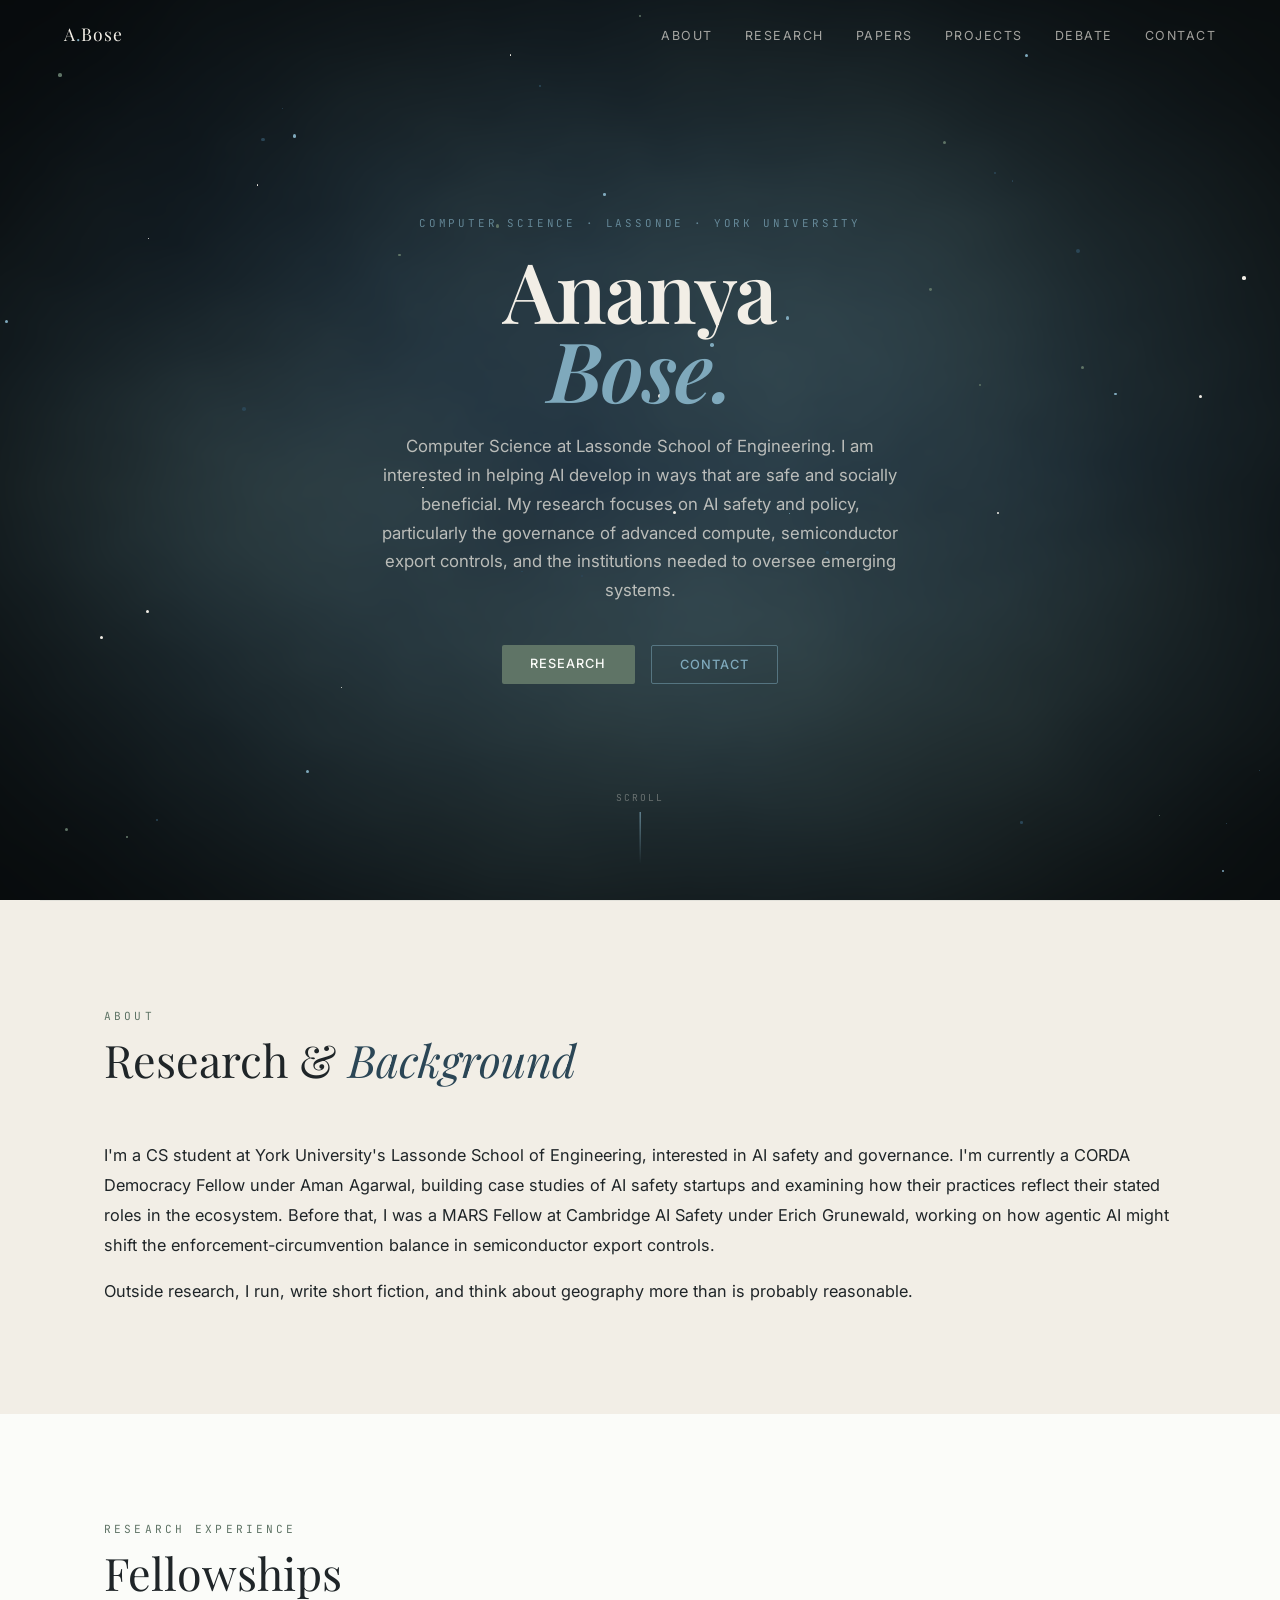
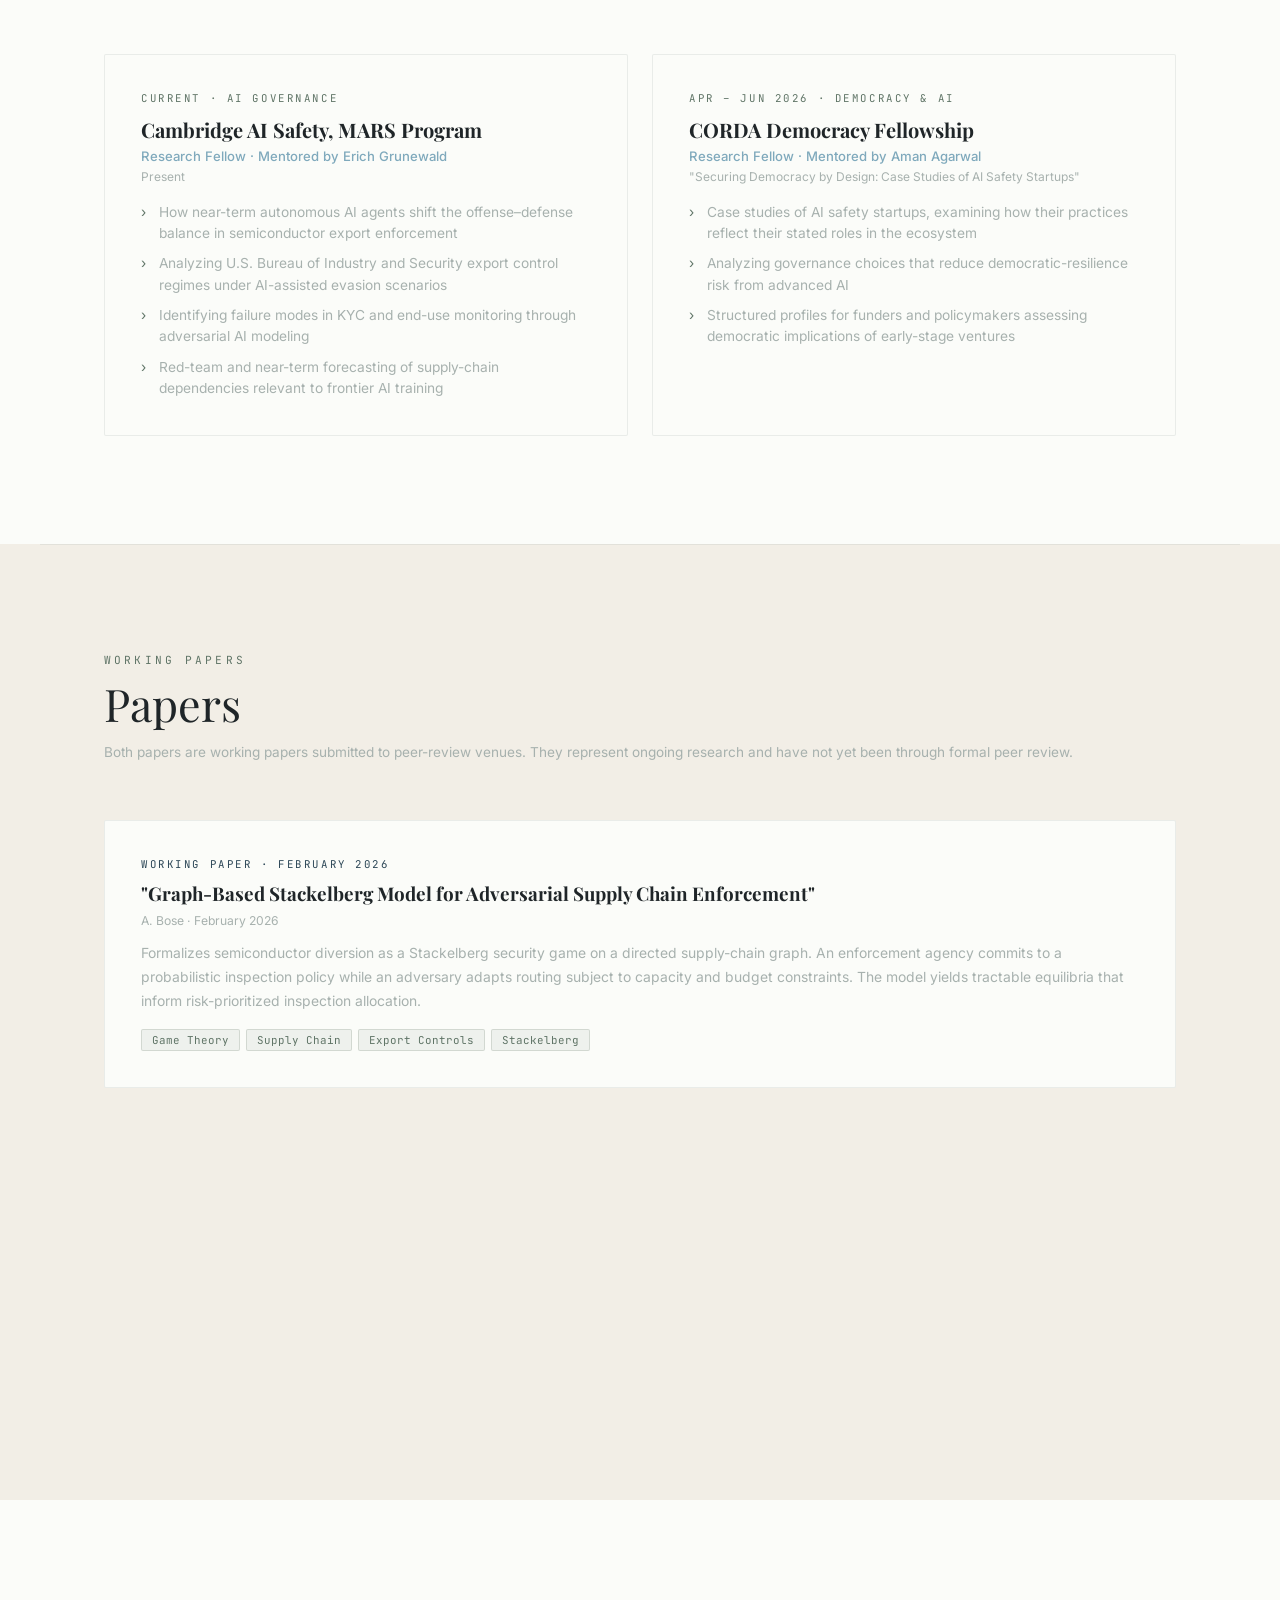
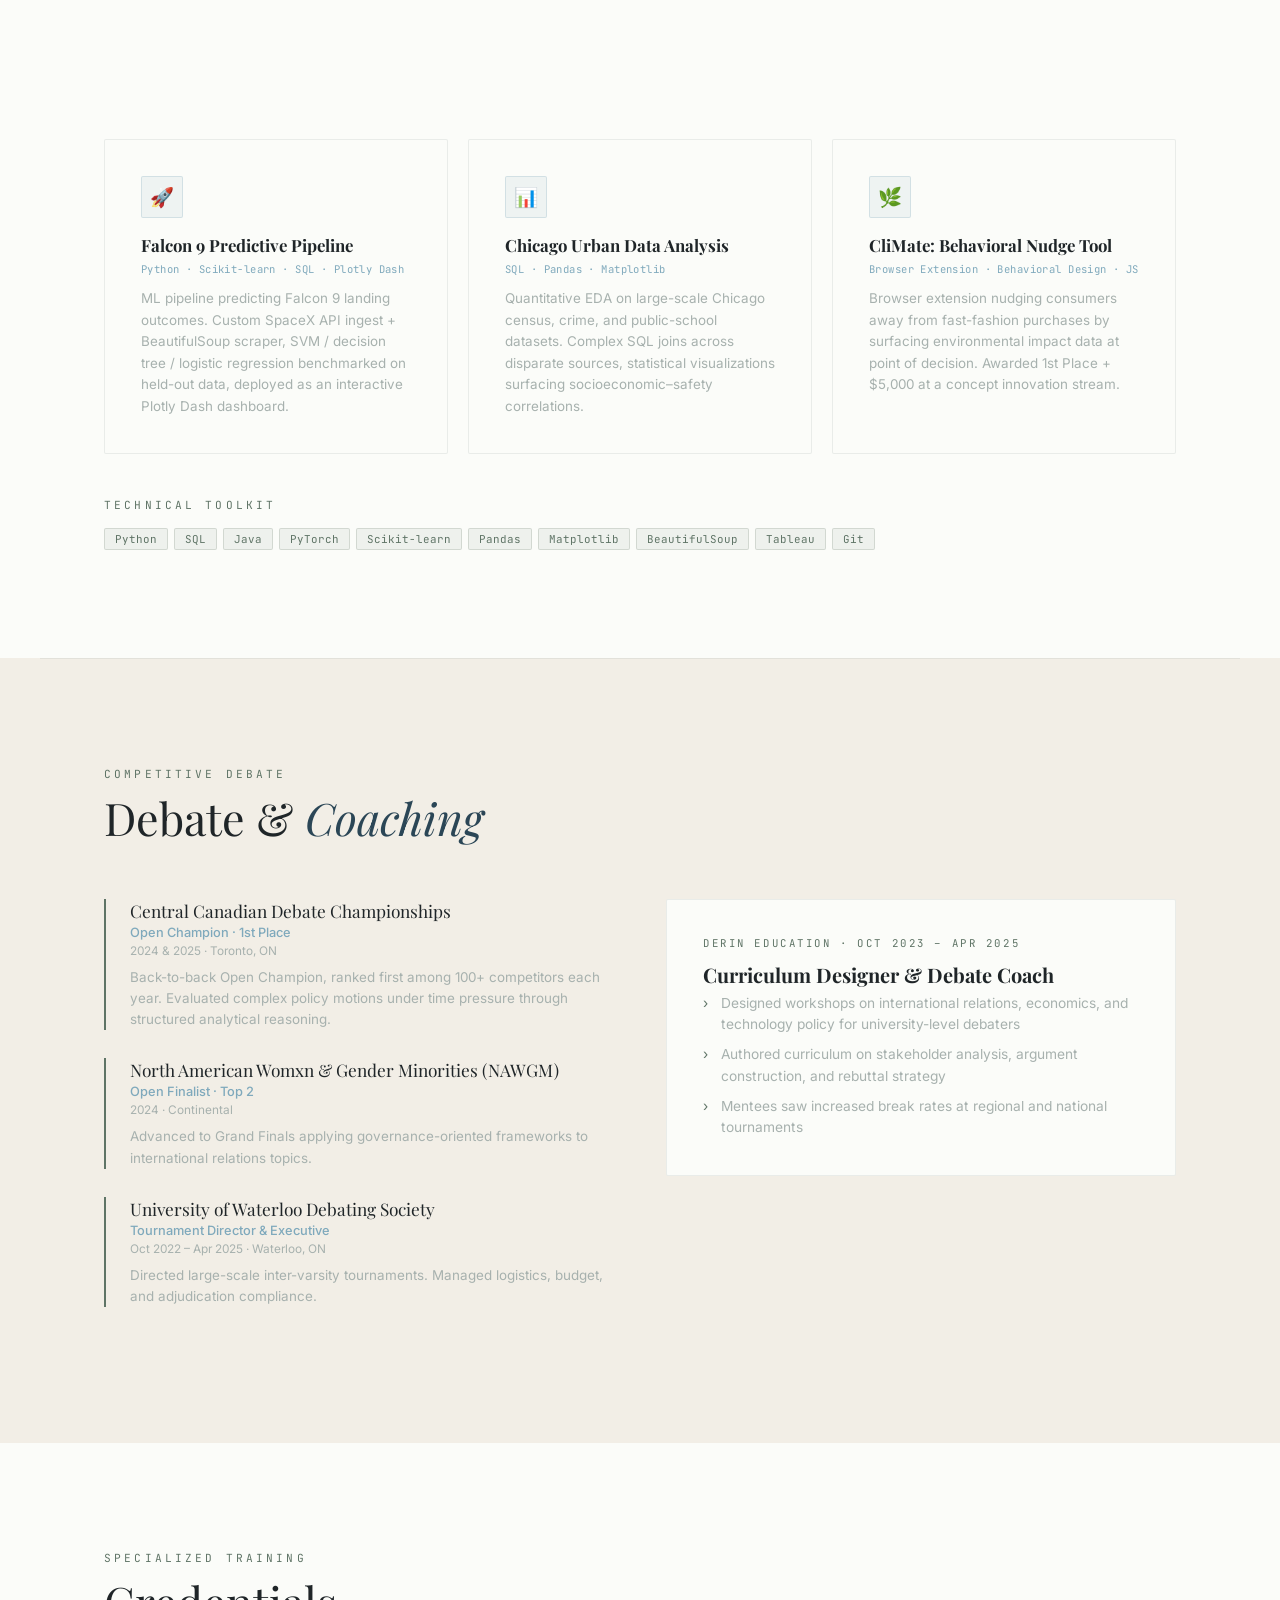
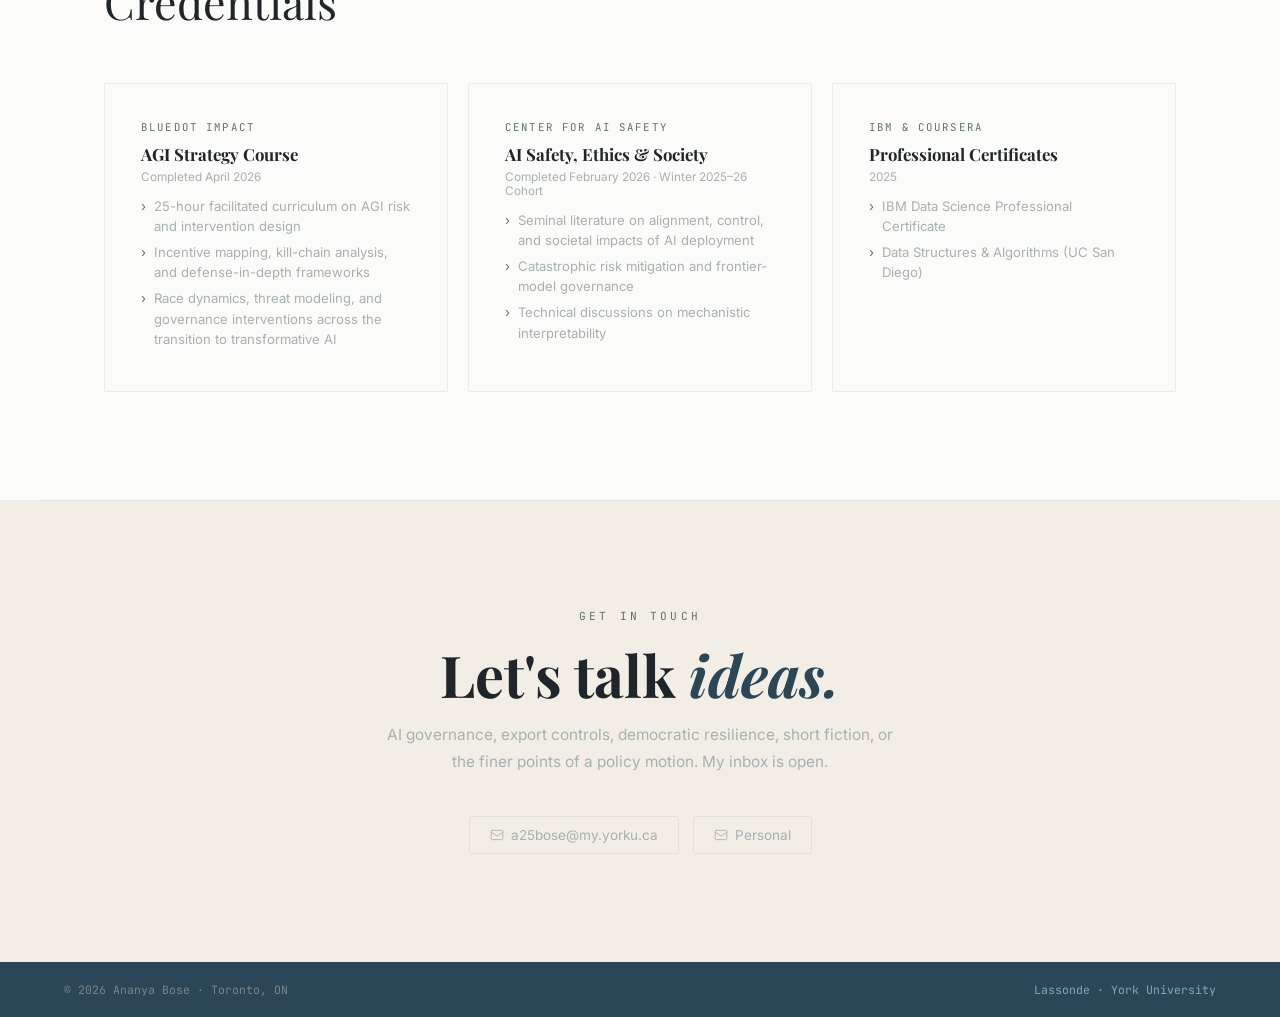
==== index.html @ c72c18ba "Initial site" ====
<!DOCTYPE html>
<html lang="en">
<head>
  <meta charset="UTF-8" />
  <meta name="viewport" content="width=device-width, initial-scale=1.0" />
  <title>Ananya Bose</title>
  <meta name="description" content="Ananya Bose, Computer Science at York University's Lassonde School of Engineering. CORDA Democracy Fellow, MARS Fellow. Research in AI safety and governance." />
  <link rel="preconnect" href="https://fonts.googleapis.com" />
  <link rel="preconnect" href="https://fonts.gstatic.com" crossorigin />
  <link href="https://fonts.googleapis.com/css2?family=Playfair+Display:ital,wght@0,400;0,600;1,400&family=Inter:wght@400;500&family=JetBrains+Mono:wght@400&display=swap" rel="stylesheet" />
  <style>
    /* ─── Palette ─────────────────────────────────── */
    :root {
      --linen:        #F2EEE6;
      --moss-green:   #5F7466;
      --glacier-blue: #7FA9BC;
      --deep-fjord:   #2B4656;
      --stone:        #A7B1AE;
      --snow:         #FBFCF9;
      --charcoal:     #1F2528;
      --border:       rgba(167,177,174,.22);
      --border-h:     rgba(167,177,174,.52);
      --card-bg:      var(--snow);
      --card-glow:    rgba(95,116,102,.08);
    }

    *, *::before, *::after { box-sizing:border-box; margin:0; padding:0; }
    html { scroll-behavior:smooth; }

    body {
      background: var(--linen);
      color: var(--charcoal);
      font-family: 'Inter', sans-serif;
      font-weight: 400;
      overflow-x: hidden;
    }

    ::-webkit-scrollbar { width:3px; }
    ::-webkit-scrollbar-track { background:var(--linen); }
    ::-webkit-scrollbar-thumb { background:var(--moss-green); border-radius:2px; }

    /* ─── Nav ─────────────────────────────────────── */
    nav {
      position:fixed; top:0; left:0; right:0; z-index:200;
      display:flex; align-items:center; justify-content:space-between;
      padding:22px 64px;
      transition:padding .35s, background .35s, border-color .35s;
    }
    .nav-logo { font-family:'Playfair Display',serif; font-size:1.1rem; letter-spacing:.06em; color:var(--linen); text-decoration:none; transition:color .3s; }
    .nav-logo span { color:var(--glacier-blue); }
    .nav-links { list-style:none; display:flex; gap:32px; }
    .nav-links a { color:rgba(242,238,230,.65); text-decoration:none; font-size:.78rem; letter-spacing:.12em; text-transform:uppercase; transition:color .2s; position:relative; }
    .nav-links a::after { content:''; position:absolute; bottom:-3px; left:0; width:0; height:1px; background:var(--moss-green); transition:width .2s; }
    .nav-links a:hover, .nav-links a.active { color:var(--glacier-blue); }
    .nav-links a:hover::after, .nav-links a.active::after { width:100%; }

    nav.light { padding:14px 64px; background:rgba(242,238,230,.92); backdrop-filter:blur(22px); border-bottom:1px solid var(--border); }
    nav.light .nav-logo { color:var(--charcoal); }
    nav.light .nav-links a { color:var(--stone); }
    nav.light .nav-links a:hover, nav.light .nav-links a.active { color:var(--moss-green); }

    /* ─── Hero ────────────────────────────────────── */
    #hero { position:relative; height:100vh; display:flex; align-items:center; justify-content:center; overflow:hidden; background:var(--deep-fjord); }
    #hero-canvas  { position:absolute; inset:0; width:100%; height:100%; }
    #particle-field { position:absolute; inset:0; overflow:hidden; }

    .particle { position:absolute; border-radius:50%; animation:float-p var(--dur,5s) var(--delay,0s) ease-in-out infinite; }
    @keyframes float-p { 0%,100%{opacity:var(--lo,.04);transform:translateY(0)} 50%{opacity:var(--hi,.4);transform:translateY(var(--rise,-8px))} }

    .hero-inner { position:relative; z-index:2; text-align:center; max-width:860px; padding:0 40px; }

    .hero-name {
      font-family:'Playfair Display',serif;
      font-size:clamp(3rem,6.5vw,5.5rem);
      font-weight:600; line-height:.95; letter-spacing:-.02em;
      color:var(--linen);
      opacity:0; animation:fade-in .9s .2s ease forwards;
    }
    .hero-name em { font-style:italic; color:var(--glacier-blue); }

    .hero-sub {
      margin-top:24px; font-size:1.05rem; color:rgba(242,238,230,.72);
      font-weight:400; line-height:1.72; max-width:520px;
      margin-left:auto; margin-right:auto;
      opacity:0; animation:fade-in .8s .5s ease forwards;
    }
    .hero-sub strong { color:var(--linen); font-weight:500; }

    .hero-cta {
      margin-top:40px; display:flex; gap:16px; justify-content:center;
      opacity:0; animation:fade-in .8s .7s ease forwards;
    }
    .btn { padding:11px 28px; font-size:.8rem; font-weight:500; letter-spacing:.08em; text-transform:uppercase; text-decoration:none; border-radius:2px; transition:all .2s; display:inline-block; }
    .btn-g { background:var(--moss-green); color:var(--snow); }
    .btn-g:hover { background:var(--deep-fjord); transform:translateY(-2px); }
    .btn-o { border:1px solid rgba(127,169,188,.5); color:var(--glacier-blue); }
    .btn-o:hover { border-color:var(--glacier-blue); color:var(--linen); transform:translateY(-2px); }

    .scroll-cue { position:absolute; bottom:36px; left:50%; transform:translateX(-50%); display:flex; flex-direction:column; align-items:center; gap:8px; opacity:0; animation:fade-in .7s 1s ease forwards; }
    .scroll-cue span { font-family:'JetBrains Mono',monospace; font-size:.6rem; color:rgba(242,238,230,.35); letter-spacing:.22em; text-transform:uppercase; }
    .scroll-line { width:1px; height:52px; background:linear-gradient(to bottom,var(--glacier-blue),transparent); animation:spulse 2.4s ease-in-out infinite; }
    @keyframes spulse { 0%,100%{opacity:.28} 50%{opacity:.9} }

    @keyframes fade-in { from{opacity:0} to{opacity:1} }

    /* ─── Section base ────────────────────────────── */
    .sec { padding:108px 64px; max-width:1200px; margin:0 auto; }
    .sec-alt { background:var(--snow); }
    .sec-alt > .sec { max-width:1200px; }
    .sec-inner { padding:0 64px; max-width:1200px; margin:0 auto; }
    .sec-divider { border:none; border-top:1px solid var(--border); }

    .sec-hd { margin-bottom:56px; }
    .sec-lbl { font-family:'JetBrains Mono',monospace; font-size:.7rem; color:var(--moss-green); letter-spacing:.28em; text-transform:uppercase; margin-bottom:12px; }
    .sec-ttl { font-family:'Playfair Display',serif; font-size:clamp(1.8rem,3.5vw,2.8rem); font-weight:400; color:var(--charcoal); line-height:1.1; }
    .sec-ttl em { font-style:italic; color:var(--deep-fjord); }

    /* ─── Reveal ──────────────────────────────────── */
    .rv { opacity:0; transform:translateY(28px); transition:opacity .65s ease,transform .65s ease; }
    .rv.in { opacity:1; transform:none; }
    .rv.d1 { transition-delay:.08s; }
    .rv.d2 { transition-delay:.16s; }
    .rv.d3 { transition-delay:.24s; }
    .rv.d4 { transition-delay:.32s; }

    /* ─── About ───────────────────────────────────── */
    #about { border-top:1px solid var(--border); }
    .about-layout { display:grid; grid-template-columns:1fr 280px; gap:64px; align-items:start; }
    .bio p { font-size:1.02rem; line-height:1.84; color:var(--charcoal); margin-bottom:16px; }
    .bio p:last-child { margin-bottom:0; }
    .about-photo { position:sticky; top:120px; }
    .about-photo img { width:100%; border-radius:2px; border:1px solid var(--border); display:block; }
    @media(max-width:900px){ .about-layout { grid-template-columns:1fr; } .about-photo { display:none; } }

    /* ─── Cards ───────────────────────────────────── */
    .card {
      background:var(--card-bg); border:1px solid var(--border); border-radius:2px;
      padding:36px; transition:all .3s; position:relative; overflow:hidden;
    }
    .card::before {
      content:''; position:absolute; top:0; left:0; right:0; height:2px;
      background:linear-gradient(90deg,var(--moss-green),var(--glacier-blue));
      transform:scaleX(0); transform-origin:left; transition:transform .3s;
    }
    .card:hover::before { transform:scaleX(1); }
    .card:hover { border-color:var(--border-h); transform:translateY(-4px); box-shadow:0 14px 40px var(--card-glow); }

    .card-lbl { font-family:'JetBrains Mono',monospace; font-size:.67rem; color:var(--moss-green); letter-spacing:.24em; text-transform:uppercase; margin-bottom:12px; }
    .card-ttl { font-family:'Playfair Display',serif; font-size:1.25rem; color:var(--charcoal); line-height:1.3; margin-bottom:5px; }
    .card-org { font-size:.82rem; color:var(--glacier-blue); font-weight:500; margin-bottom:5px; }
    .card-date { font-size:.75rem; color:var(--stone); margin-bottom:18px; }
    .bullets { list-style:none; display:flex; flex-direction:column; gap:9px; }
    .bullets li { font-size:.86rem; color:var(--stone); line-height:1.55; padding-left:18px; position:relative; }
    .bullets li::before { content:'›'; position:absolute; left:0; color:var(--moss-green); }

    /* ─── Research ────────────────────────────────── */
    .r-grid { display:grid; grid-template-columns:1fr 1fr; gap:24px; }

    /* ─── Papers ──────────────────────────────────── */
    #papers { border-top:1px solid var(--border); }
    .paper { background:var(--card-bg); border:1px solid var(--border); border-radius:2px; padding:36px; margin-bottom:18px; transition:border-color .25s; }
    .paper:hover { border-color:var(--border-h); }
    .paper-type { font-family:'JetBrains Mono',monospace; font-size:.67rem; color:var(--deep-fjord); letter-spacing:.24em; text-transform:uppercase; margin-bottom:10px; }
    .paper-ttl { font-family:'Playfair Display',serif; font-size:1.18rem; color:var(--charcoal); line-height:1.38; margin-bottom:6px; }
    .paper-meta { font-size:.76rem; color:var(--stone); margin-bottom:14px; }
    .paper-abs { font-size:.87rem; color:var(--stone); line-height:1.70; }
    .tags { margin-top:16px; display:flex; flex-wrap:wrap; gap:6px; }
    .tag { padding:3px 10px; background:rgba(95,116,102,.08); border:1px solid rgba(95,116,102,.2); border-radius:2px; font-size:.68rem; color:var(--moss-green); font-family:'JetBrains Mono',monospace; }

    /* ─── Projects ────────────────────────────────── */
    .proj-grid { display:grid; grid-template-columns:repeat(3,1fr); gap:20px; }
    .proj-icon { width:42px; height:42px; border-radius:2px; background:rgba(127,169,188,.1); border:1px solid rgba(127,169,188,.25); display:flex; align-items:center; justify-content:center; font-size:1.2rem; margin-bottom:16px; }
    .proj-ttl { font-family:'Playfair Display',serif; font-size:1.05rem; color:var(--charcoal); margin-bottom:6px; }
    .proj-stack { font-family:'JetBrains Mono',monospace; font-size:.66rem; color:var(--glacier-blue); margin-bottom:12px; letter-spacing:.04em; }
    .proj-desc { font-size:.84rem; color:var(--stone); line-height:1.60; }

    /* ─── Debate ──────────────────────────────────── */
    #debate { border-top:1px solid var(--border); }
    .debate-grid { display:grid; grid-template-columns:1fr 1fr; gap:52px; }
    .ach { border-left:2px solid var(--moss-green); padding-left:24px; margin-bottom:28px; }
    .ach-ttl { font-family:'Playfair Display',serif; font-size:1.08rem; color:var(--charcoal); margin-bottom:3px; }
    .ach-sub { font-size:.8rem; color:var(--glacier-blue); font-weight:500; margin-bottom:4px; }
    .ach-date { font-size:.74rem; color:var(--stone); margin-bottom:9px; }
    .ach-desc { font-size:.84rem; color:var(--stone); line-height:1.58; }

    /* ─── Training ────────────────────────────────── */
    .train-grid { display:grid; grid-template-columns:repeat(3,1fr); gap:20px; }
    .train-org { font-family:'JetBrains Mono',monospace; font-size:.67rem; color:var(--moss-green); letter-spacing:.2em; text-transform:uppercase; margin-bottom:9px; }
    .train-ttl { font-family:'Playfair Display',serif; font-size:1.05rem; color:var(--charcoal); margin-bottom:5px; }
    .train-date { font-size:.74rem; color:var(--stone); margin-bottom:12px; }
    .train-li { list-style:none; }
    .train-li li { font-size:.82rem; color:var(--stone); line-height:1.54; margin-bottom:6px; padding-left:13px; position:relative; }
    .train-li li::before { content:'›'; position:absolute; left:0; color:var(--moss-green); }

    /* ─── Contact ─────────────────────────────────── */
    #contact { border-top:1px solid var(--border); text-align:center; }
    .contact-wrap { max-width:520px; margin:0 auto; }
    .contact-ttl { font-family:'Playfair Display',serif; font-size:clamp(2.2rem,5vw,3.6rem); color:var(--charcoal); line-height:1.1; margin-bottom:16px; }
    .contact-ttl em { font-style:italic; color:var(--deep-fjord); }
    .contact-sub { font-size:.96rem; color:var(--stone); line-height:1.74; margin-bottom:40px; }
    .contact-links { display:flex; gap:14px; justify-content:center; flex-wrap:wrap; }
    .clink { display:flex; align-items:center; gap:7px; color:var(--stone); text-decoration:none; font-size:.85rem; padding:10px 20px; border:1px solid var(--border); border-radius:2px; transition:all .2s; }
    .clink:hover { color:var(--moss-green); border-color:var(--moss-green); }

    /* ─── Footer ──────────────────────────────────── */
    .foot { background:var(--deep-fjord); padding:20px 64px; display:flex; justify-content:space-between; align-items:center; }
    .foot-t { font-family:'JetBrains Mono',monospace; font-size:.72rem; color:rgba(242,238,230,.38); }
    .foot-t a { color:var(--glacier-blue); text-decoration:none; }

    /* ─── Responsive ──────────────────────────────── */
    @media(max-width:900px){
      nav,.foot { padding:18px 28px; }
      nav.light { padding:12px 28px; }
      .nav-links { display:none; }
      .sec,.sec-inner { padding-left:28px; padding-right:28px; }
      .about-grid,.r-grid,.debate-grid { grid-template-columns:1fr; gap:32px; }
      .proj-grid,.train-grid { grid-template-columns:1fr; }
    }
  </style>
</head>
<body>

  <!-- ── Nav ──────────────────────────────────────── -->
  <nav id="nav">
    <a href="#hero" class="nav-logo">A<span>.</span>Bose</a>
    <ul class="nav-links">
      <li><a href="#about">About</a></li>
      <li><a href="#research">Research</a></li>
      <li><a href="#papers">Papers</a></li>
      <li><a href="#projects">Projects</a></li>
      <li><a href="#debate">Debate</a></li>
      <li><a href="#contact">Contact</a></li>
    </ul>
  </nav>

  <!-- ════ HERO ════════════════════════════════════ -->
  <section id="hero">
    <canvas id="hero-canvas"></canvas>
    <div id="particle-field"></div>

    <div class="hero-inner">
      <p style="font-family:'JetBrains Mono',monospace;font-size:.68rem;letter-spacing:.26em;text-transform:uppercase;color:rgba(127,169,188,.7);margin-bottom:20px;opacity:0;animation:fade-in .7s .05s ease forwards;">Computer Science · Lassonde · York University</p>
      <h1 class="hero-name">Ananya<br><em>Bose.</em></h1>
      <p class="hero-sub">
        Computer Science at Lassonde School of Engineering. I am interested in helping AI develop in ways that are safe and socially beneficial. My research focuses on AI safety and policy, particularly the governance of advanced compute, semiconductor export controls, and the institutions needed to oversee emerging systems.
      </p>
      <div class="hero-cta">
        <a href="#research" class="btn btn-g">Research</a>
        <a href="#contact" class="btn btn-o">Contact</a>
      </div>
    </div>
    <div class="scroll-cue">
      <span>Scroll</span>
      <div class="scroll-line"></div>
    </div>
  </section>

  <!-- ════ ABOUT ════════════════════════════════════ -->
  <section id="about" class="sec">
    <div class="sec-hd rv">
      <div class="sec-lbl">About</div>
      <h2 class="sec-ttl">Research &amp; <em>Background</em></h2>
    </div>
    <div class="bio rv d1">
      <p>
        I'm a CS student at York University's Lassonde School of Engineering, interested in AI safety and governance. I'm currently a CORDA Democracy Fellow under Aman Agarwal, building case studies of AI safety startups and examining how their practices reflect their stated roles in the ecosystem. Before that, I was a MARS Fellow at Cambridge AI Safety under Erich Grunewald, working on how agentic AI might shift the enforcement-circumvention balance in semiconductor export controls.
      </p>
      <p>
        Outside research, I run, write short fiction, and think about geography more than is probably reasonable.
      </p>
    </div>
  </section>

  <!-- ════ RESEARCH ════════════════════════════════ -->
  <div id="research" class="sec-alt">
    <div class="sec sec-inner" style="padding-top:108px;padding-bottom:108px;">
      <div class="sec-hd rv">
        <div class="sec-lbl">Research Experience</div>
        <h2 class="sec-ttl">Fellowships</h2>
      </div>
      <div class="r-grid">

        <div class="card rv d1">
          <div class="card-lbl">Current · AI Governance</div>
          <h3 class="card-ttl">Cambridge AI Safety, MARS Program</h3>
          <div class="card-org">Research Fellow · Mentored by Erich Grunewald</div>
          <div class="card-date">Present</div>
          <ul class="bullets">
            <li>How near-term autonomous AI agents shift the offense–defense balance in semiconductor export enforcement</li>
            <li>Analyzing U.S. Bureau of Industry and Security export control regimes under AI-assisted evasion scenarios</li>
            <li>Identifying failure modes in KYC and end-use monitoring through adversarial AI modeling</li>
            <li>Red-team and near-term forecasting of supply-chain dependencies relevant to frontier AI training</li>
          </ul>
        </div>

        <div class="card rv d2">
          <div class="card-lbl">Apr – Jun 2026 · Democracy &amp; AI</div>
          <h3 class="card-ttl">CORDA Democracy Fellowship</h3>
          <div class="card-org">Research Fellow · Mentored by Aman Agarwal</div>
          <div class="card-date">"Securing Democracy by Design: Case Studies of AI Safety Startups"</div>
          <ul class="bullets">
            <li>Case studies of AI safety startups, examining how their practices reflect their stated roles in the ecosystem</li>
            <li>Analyzing governance choices that reduce democratic-resilience risk from advanced AI</li>
            <li>Structured profiles for funders and policymakers assessing democratic implications of early-stage ventures</li>
          </ul>
        </div>

      </div>
    </div>
  </div>

  <!-- ════ PAPERS ══════════════════════════════════ -->
  <section id="papers" class="sec">
    <div class="sec-hd rv">
      <div class="sec-lbl">Working Papers</div>
      <h2 class="sec-ttl">Papers</h2>
      <p style="margin-top:14px;font-size:.85rem;color:var(--stone);line-height:1.6;">Both papers are working papers submitted to peer-review venues. They represent ongoing research and have not yet been through formal peer review.</p>
    </div>

    <div class="paper rv d1">
      <div class="paper-type">Working Paper · February 2026</div>
      <h3 class="paper-ttl">"Graph-Based Stackelberg Model for Adversarial Supply Chain Enforcement"</h3>
      <div class="paper-meta">A. Bose · February 2026</div>
      <p class="paper-abs">Formalizes semiconductor diversion as a Stackelberg security game on a directed supply-chain graph. An enforcement agency commits to a probabilistic inspection policy while an adversary adapts routing subject to capacity and budget constraints. The model yields tractable equilibria that inform risk-prioritized inspection allocation.</p>
      <div class="tags">
        <span class="tag">Game Theory</span>
        <span class="tag">Supply Chain</span>
        <span class="tag">Export Controls</span>
        <span class="tag">Stackelberg</span>
      </div>
    </div>

    <div class="paper rv d2">
      <div class="paper-type">Working Paper · Under Review at ICML 2026</div>
      <h3 class="paper-ttl">"Impact of Advanced AI Agents on the Enforcement-Circumvention Balance in Export Controls"</h3>
      <div class="paper-meta">A. Bose · February 2026</div>
      <p class="paper-abs">Analyzes how agentic AI capabilities expected to mature by 2027–2029 differentially affect enforcement and circumvention actors in semiconductor export controls. Proposes a capability taxonomy and scenario-based assessment framework for reasoning about how automation asymmetrically affects each side of the enforcement equation.</p>
      <div class="tags">
        <span class="tag">AI Agents</span>
        <span class="tag">Export Controls</span>
        <span class="tag">Forecasting</span>
        <span class="tag">AI Governance</span>
      </div>
    </div>
  </section>

  <!-- ════ PROJECTS ════════════════════════════════ -->
  <div id="projects" class="sec-alt">
    <div class="sec sec-inner" style="padding-top:108px;padding-bottom:108px;">
      <div class="sec-hd rv">
        <div class="sec-lbl">Technical Projects</div>
        <h2 class="sec-ttl">Projects</h2>
      </div>
      <div class="proj-grid">

        <div class="card rv d1">
          <div class="proj-icon">🚀</div>
          <h3 class="proj-ttl">Falcon 9 Predictive Pipeline</h3>
          <div class="proj-stack">Python · Scikit-learn · SQL · Plotly Dash</div>
          <p class="proj-desc">ML pipeline predicting Falcon 9 landing outcomes. Custom SpaceX API ingest + BeautifulSoup scraper, SVM / decision tree / logistic regression benchmarked on held-out data, deployed as an interactive Plotly Dash dashboard.</p>
        </div>

        <div class="card rv d2">
          <div class="proj-icon">📊</div>
          <h3 class="proj-ttl">Chicago Urban Data Analysis</h3>
          <div class="proj-stack">SQL · Pandas · Matplotlib</div>
          <p class="proj-desc">Quantitative EDA on large-scale Chicago census, crime, and public-school datasets. Complex SQL joins across disparate sources, statistical visualizations surfacing socioeconomic–safety correlations.</p>
        </div>

        <div class="card rv d3">
          <div class="proj-icon">🌿</div>
          <h3 class="proj-ttl">CliMate: Behavioral Nudge Tool</h3>
          <div class="proj-stack">Browser Extension · Behavioral Design · JS</div>
          <p class="proj-desc">Browser extension nudging consumers away from fast-fashion purchases by surfacing environmental impact data at point of decision. Awarded 1st Place + $5,000 at a concept innovation stream.</p>
        </div>

      </div>

      <!-- Technical toolkit — lives here, with the projects -->
      <div style="margin-top:44px;" class="rv d4">
        <div class="sec-lbl" style="margin-bottom:14px;">Technical Toolkit</div>
        <div class="tags">
          <span class="tag">Python</span><span class="tag">SQL</span><span class="tag">Java</span>
          <span class="tag">PyTorch</span><span class="tag">Scikit-learn</span><span class="tag">Pandas</span>
          <span class="tag">Matplotlib</span><span class="tag">BeautifulSoup</span><span class="tag">Tableau</span><span class="tag">Git</span>
        </div>
      </div>
    </div>
  </div>

  <!-- ════ DEBATE ═══════════════════════════════════ -->
  <section id="debate" class="sec">
    <div class="sec-hd rv">
      <div class="sec-lbl">Competitive Debate</div>
      <h2 class="sec-ttl">Debate &amp; <em>Coaching</em></h2>
    </div>
    <div class="debate-grid">
      <div>
        <div class="ach rv d1">
          <div class="ach-ttl">Central Canadian Debate Championships</div>
          <div class="ach-sub">Open Champion · 1st Place</div>
          <div class="ach-date">2024 &amp; 2025 · Toronto, ON</div>
          <p class="ach-desc">Back-to-back Open Champion, ranked first among 100+ competitors each year. Evaluated complex policy motions under time pressure through structured analytical reasoning.</p>
        </div>
        <div class="ach rv d2">
          <div class="ach-ttl">North American Womxn &amp; Gender Minorities (NAWGM)</div>
          <div class="ach-sub">Open Finalist · Top 2</div>
          <div class="ach-date">2024 · Continental</div>
          <p class="ach-desc">Advanced to Grand Finals applying governance-oriented frameworks to international relations topics.</p>
        </div>
        <div class="ach rv d3">
          <div class="ach-ttl">University of Waterloo Debating Society</div>
          <div class="ach-sub">Tournament Director &amp; Executive</div>
          <div class="ach-date">Oct 2022 – Apr 2025 · Waterloo, ON</div>
          <p class="ach-desc">Directed large-scale inter-varsity tournaments. Managed logistics, budget, and adjudication compliance.</p>
        </div>
      </div>
      <div>
        <div class="card rv d2">
          <div class="card-lbl">Derin Education · Oct 2023 – Apr 2025</div>
          <h3 class="card-ttl">Curriculum Designer &amp; Debate Coach</h3>
          <ul class="bullets">
            <li>Designed workshops on international relations, economics, and technology policy for university-level debaters</li>
            <li>Authored curriculum on stakeholder analysis, argument construction, and rebuttal strategy</li>
            <li>Mentees saw increased break rates at regional and national tournaments</li>
          </ul>
        </div>
      </div>
    </div>
  </section>

  <!-- ════ TRAINING ════════════════════════════════ -->
  <div id="training" class="sec-alt">
    <div class="sec sec-inner" style="padding-top:108px;padding-bottom:108px;">
      <div class="sec-hd rv">
        <div class="sec-lbl">Specialized Training</div>
        <h2 class="sec-ttl">Credentials</h2>
      </div>
      <div class="train-grid">

        <div class="card rv d1">
          <div class="train-org">BlueDot Impact</div>
          <h3 class="train-ttl">AGI Strategy Course</h3>
          <div class="train-date">Completed April 2026</div>
          <ul class="train-li">
            <li>25-hour facilitated curriculum on AGI risk and intervention design</li>
            <li>Incentive mapping, kill-chain analysis, and defense-in-depth frameworks</li>
            <li>Race dynamics, threat modeling, and governance interventions across the transition to transformative AI</li>
          </ul>
        </div>

        <div class="card rv d2">
          <div class="train-org">Center for AI Safety</div>
          <h3 class="train-ttl">AI Safety, Ethics &amp; Society</h3>
          <div class="train-date">Completed February 2026 · Winter 2025–26 Cohort</div>
          <ul class="train-li">
            <li>Seminal literature on alignment, control, and societal impacts of AI deployment</li>
            <li>Catastrophic risk mitigation and frontier-model governance</li>
            <li>Technical discussions on mechanistic interpretability</li>
          </ul>
        </div>

        <div class="card rv d3">
          <div class="train-org">IBM &amp; Coursera</div>
          <h3 class="train-ttl">Professional Certificates</h3>
          <div class="train-date">2025</div>
          <ul class="train-li">
            <li>IBM Data Science Professional Certificate</li>
            <li>Data Structures &amp; Algorithms (UC San Diego)</li>
          </ul>
        </div>

      </div>
    </div>
  </div>

  <!-- ════ CONTACT ═════════════════════════════════ -->
  <section id="contact" class="sec">
    <div class="contact-wrap">
      <div class="rv">
        <div class="sec-lbl" style="text-align:center;margin-bottom:20px;">Get In Touch</div>
        <h2 class="contact-ttl">Let's talk <em>ideas.</em></h2>
        <p class="contact-sub">AI governance, export controls, democratic resilience, short fiction, or the finer points of a policy motion. My inbox is open.</p>
        <div class="contact-links">
          <a href="mailto:a25bose@my.yorku.ca" class="clink">
            <svg width="14" height="14" viewBox="0 0 24 24" fill="none" stroke="currentColor" stroke-width="1.5" stroke-linecap="round" stroke-linejoin="round"><rect x="2" y="4" width="20" height="16" rx="2"/><path d="m22 7-10 7L2 7"/></svg>
            a25bose@my.yorku.ca
          </a>
          <a href="mailto:ananyabose4145@gmail.com" class="clink">
            <svg width="14" height="14" viewBox="0 0 24 24" fill="none" stroke="currentColor" stroke-width="1.5" stroke-linecap="round" stroke-linejoin="round"><rect x="2" y="4" width="20" height="16" rx="2"/><path d="m22 7-10 7L2 7"/></svg>
            Personal
          </a>
        </div>
      </div>
    </div>
  </section>

  <!-- ── Footer ─────────────────────────────────── -->
  <footer class="foot">
    <span class="foot-t">© 2026 Ananya Bose · Toronto, ON</span>
    <span class="foot-t"><a href="https://yorku.ca" target="_blank">Lassonde · York University</a></span>
  </footer>

  <!-- ════════════════ SCRIPTS ═════════════════════ -->
  <script>
  (() => {

    /* ── Nav ─────────────────────────────────────── */
    const nav   = document.getElementById('nav');
    const navAs = nav.querySelectorAll('.nav-links a');
    const hero  = document.getElementById('hero');
    const secs  = document.querySelectorAll('section[id],div[id]');

    window.addEventListener('scroll', () => {
      nav.classList.toggle('light', scrollY > hero.offsetHeight - 80);
      let cur='';
      secs.forEach(s => { if(scrollY >= s.offsetTop - 220) cur = s.id; });
      navAs.forEach(a => a.classList.toggle('active', a.getAttribute('href')==='#'+cur));
    }, {passive:true});

    /* ── Pollen particles ────────────────────────── */
    const pf = document.getElementById('particle-field');
    const pc = [
      'rgba(127,169,188,V)', 'rgba(95,116,102,V)',
      'rgba(242,238,230,V)', 'rgba(43,70,86,V)',
    ];
    for(let i=0;i<50;i++){
      const el = document.createElement('div');
      el.className='particle';
      const sz=Math.random()*3+1;
      const lo=(Math.random()*.06).toFixed(2);
      const hi=(parseFloat(lo)+Math.random()*.38+.06).toFixed(2);
      const rise=-(Math.random()*11+3);
      const col=pc[Math.floor(Math.random()*pc.length)];
      el.style.cssText=`
        width:${sz}px;height:${sz}px;
        left:${Math.random()*100}%;top:${Math.random()*100}%;
        background:${col.replace('V','1')};
        --dur:${(Math.random()*5+3).toFixed(1)}s;
        --delay:${(Math.random()*9).toFixed(1)}s;
        --lo:${lo};--hi:${hi};--rise:${rise}px;
      `;
      pf.appendChild(el);
    }

    /* ── WebGL gradient: fjord / alpine palette ───── */
    const canvas = document.getElementById('hero-canvas');
    const gl = canvas.getContext('webgl') || canvas.getContext('experimental-webgl');
    if(gl){
      const vert = `attribute vec2 a; void main(){gl_Position=vec4(a,0.,1.);}`;
      const frag = `
        precision mediump float;
        uniform float u_t; uniform vec2 u_r, u_m;

        float h(vec2 p){return fract(sin(dot(p,vec2(127.1,311.7)))*43758.5453);}
        float sn(vec2 p){
          vec2 i=floor(p),f=fract(p); f=f*f*(3.-2.*f);
          return mix(mix(h(i),h(i+vec2(1,0)),f.x),mix(h(i+vec2(0,1)),h(i+vec2(1,1)),f.x),f.y);
        }
        float fbm(vec2 p){float v=0.,a=.5,fr=1.;for(int i=0;i<6;i++){v+=a*sn(p*fr);a*=.5;fr*=2.;}return v;}

        void main(){
          vec2 uv = gl_FragCoord.xy/u_r;
          vec2 mu = u_m/u_r;
          float t = u_t*.042;

          vec2 p = uv*2.5-1.25;
          p += .09*vec2(sin(t+p.y*1.05), cos(t*.68+p.x*.85));
          vec2 dm = mu-uv; p += .05*dm/(length(dm)+.3);

          float n = fbm(p+t*.16) + .2*fbm(p*1.8-t*.1);

          vec3 fjord   = vec3(.169,.275,.337);
          vec3 moss    = vec3(.373,.455,.400);
          vec3 glacier = vec3(.498,.663,.737);
          vec3 abyss   = vec3(.09,.15,.20);

          vec3 col = mix(abyss, fjord, n);
          col = mix(col, moss,    fbm(p*1.3+t*.055)*.52);
          col = mix(col, abyss,   sn(p*2.4-t*.09)*.28);

          float gl2 = fbm(p*2.6-t*.17+3.8);
          col += .06*glacier*gl2*gl2;

          col += .022*(1.-smoothstep(0.,.48,length(uv-.5)))*vec3(.949,.933,.902);

          float vig = 1.-smoothstep(.16,1.6,length(uv-.5)*2.2);
          col *= vig*.82+.18;

          gl_FragColor = vec4(col,1.);
        }
      `;

      function mk(type,src){const s=gl.createShader(type);gl.shaderSource(s,src);gl.compileShader(s);return s;}
      const prog=gl.createProgram();
      gl.attachShader(prog,mk(gl.VERTEX_SHADER,vert));
      gl.attachShader(prog,mk(gl.FRAGMENT_SHADER,frag));
      gl.linkProgram(prog); gl.useProgram(prog);

      const buf=gl.createBuffer();
      gl.bindBuffer(gl.ARRAY_BUFFER,buf);
      gl.bufferData(gl.ARRAY_BUFFER,new Float32Array([-1,-1,1,-1,-1,1,1,1]),gl.STATIC_DRAW);
      const al=gl.getAttribLocation(prog,'a');
      gl.enableVertexAttribArray(al); gl.vertexAttribPointer(al,2,gl.FLOAT,false,0,0);

      const uT=gl.getUniformLocation(prog,'u_t');
      const uR=gl.getUniformLocation(prog,'u_r');
      const uM=gl.getUniformLocation(prog,'u_m');
      let gx=0,gy=0,tx2=0,ty2=0;
      document.addEventListener('mousemove',e=>{tx2=e.clientX;ty2=canvas.height-e.clientY;});

      function resize(){canvas.width=innerWidth;canvas.height=innerHeight;gl.viewport(0,0,canvas.width,canvas.height);}
      window.addEventListener('resize',resize); resize();

      const t0=Date.now();
      (function frame(){
        gx+=(tx2-gx)*.05; gy+=(ty2-gy)*.05;
        gl.uniform1f(uT,(Date.now()-t0)/1000);
        gl.uniform2f(uR,canvas.width,canvas.height);
        gl.uniform2f(uM,gx,gy);
        gl.drawArrays(gl.TRIANGLE_STRIP,0,4);
        requestAnimationFrame(frame);
      })();
    }

    /* ── Scroll reveal ───────────────────────────── */
    const obs=new IntersectionObserver(es=>{
      es.forEach(e=>{if(e.isIntersecting) e.target.classList.add('in');});
    },{threshold:.1,rootMargin:'0px 0px -40px 0px'});
    document.querySelectorAll('.rv').forEach(el=>obs.observe(el));

  })();
  </script>
</body>
</html>
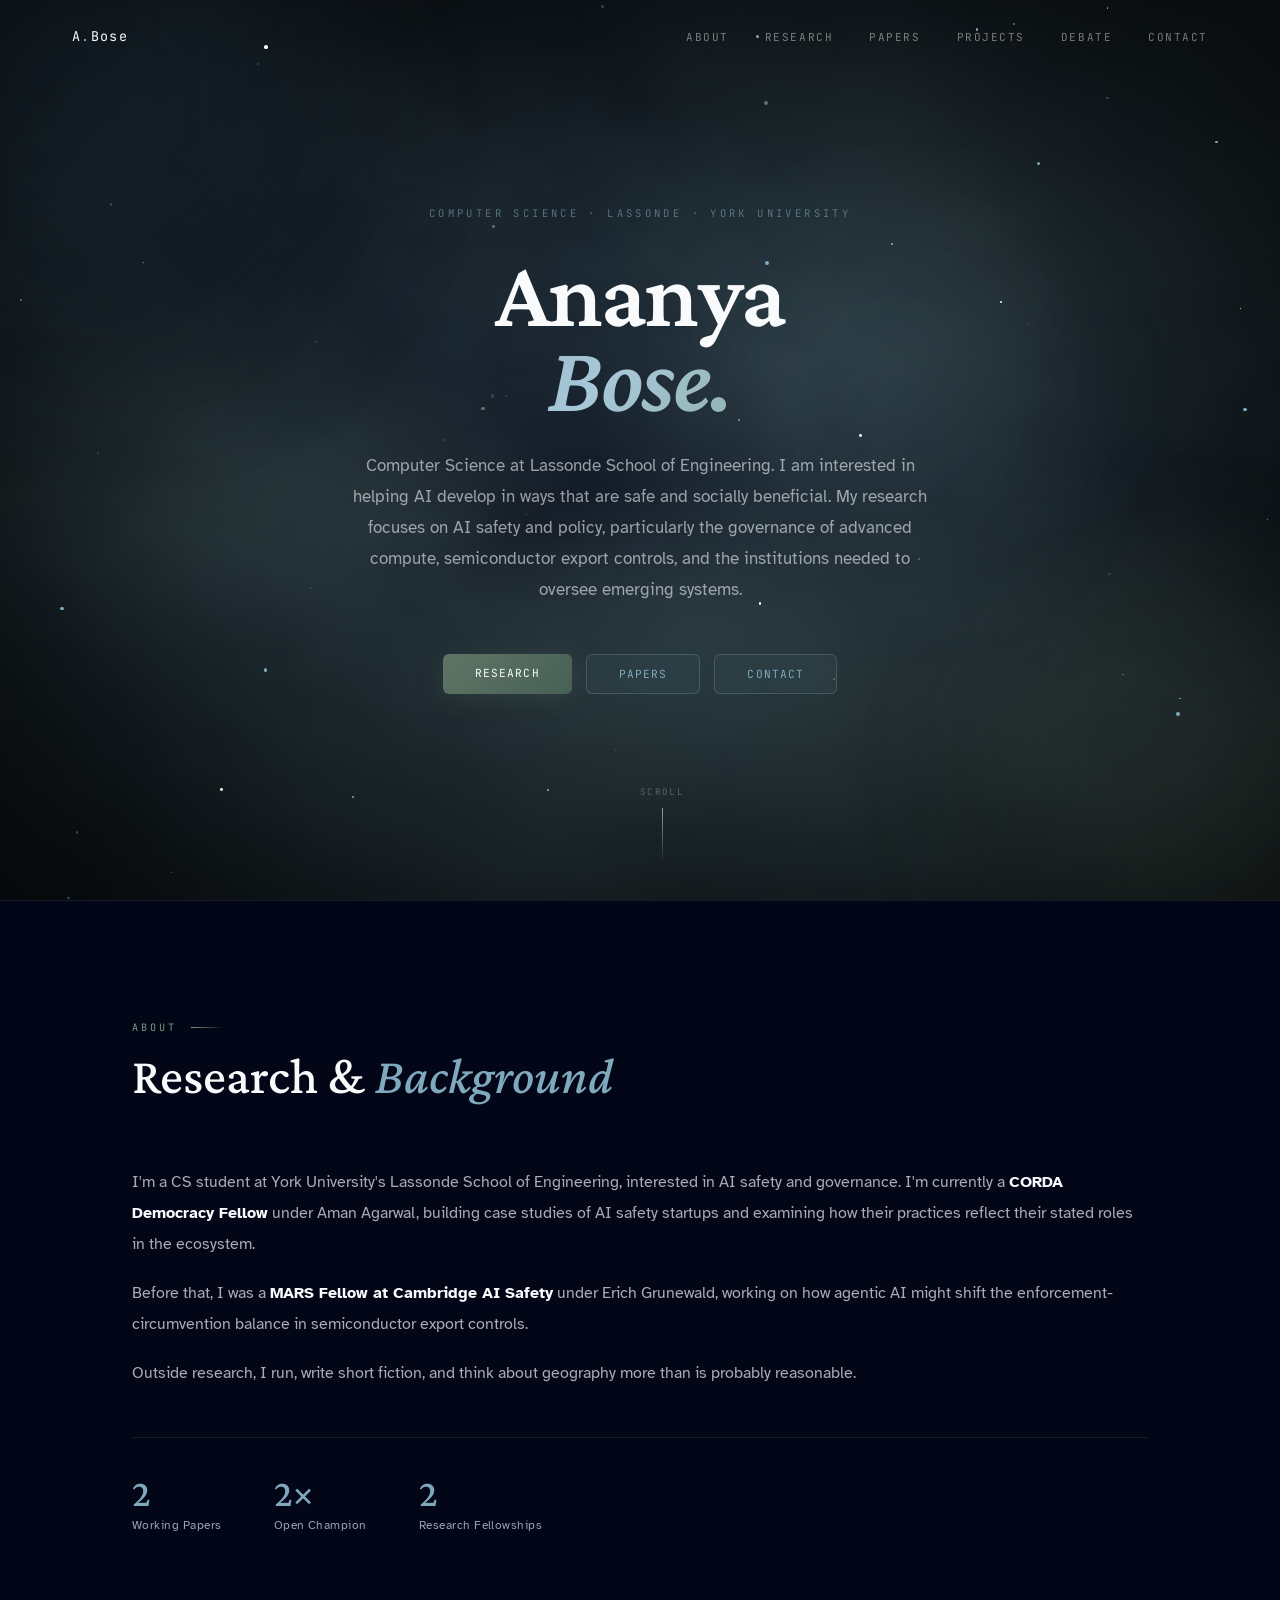
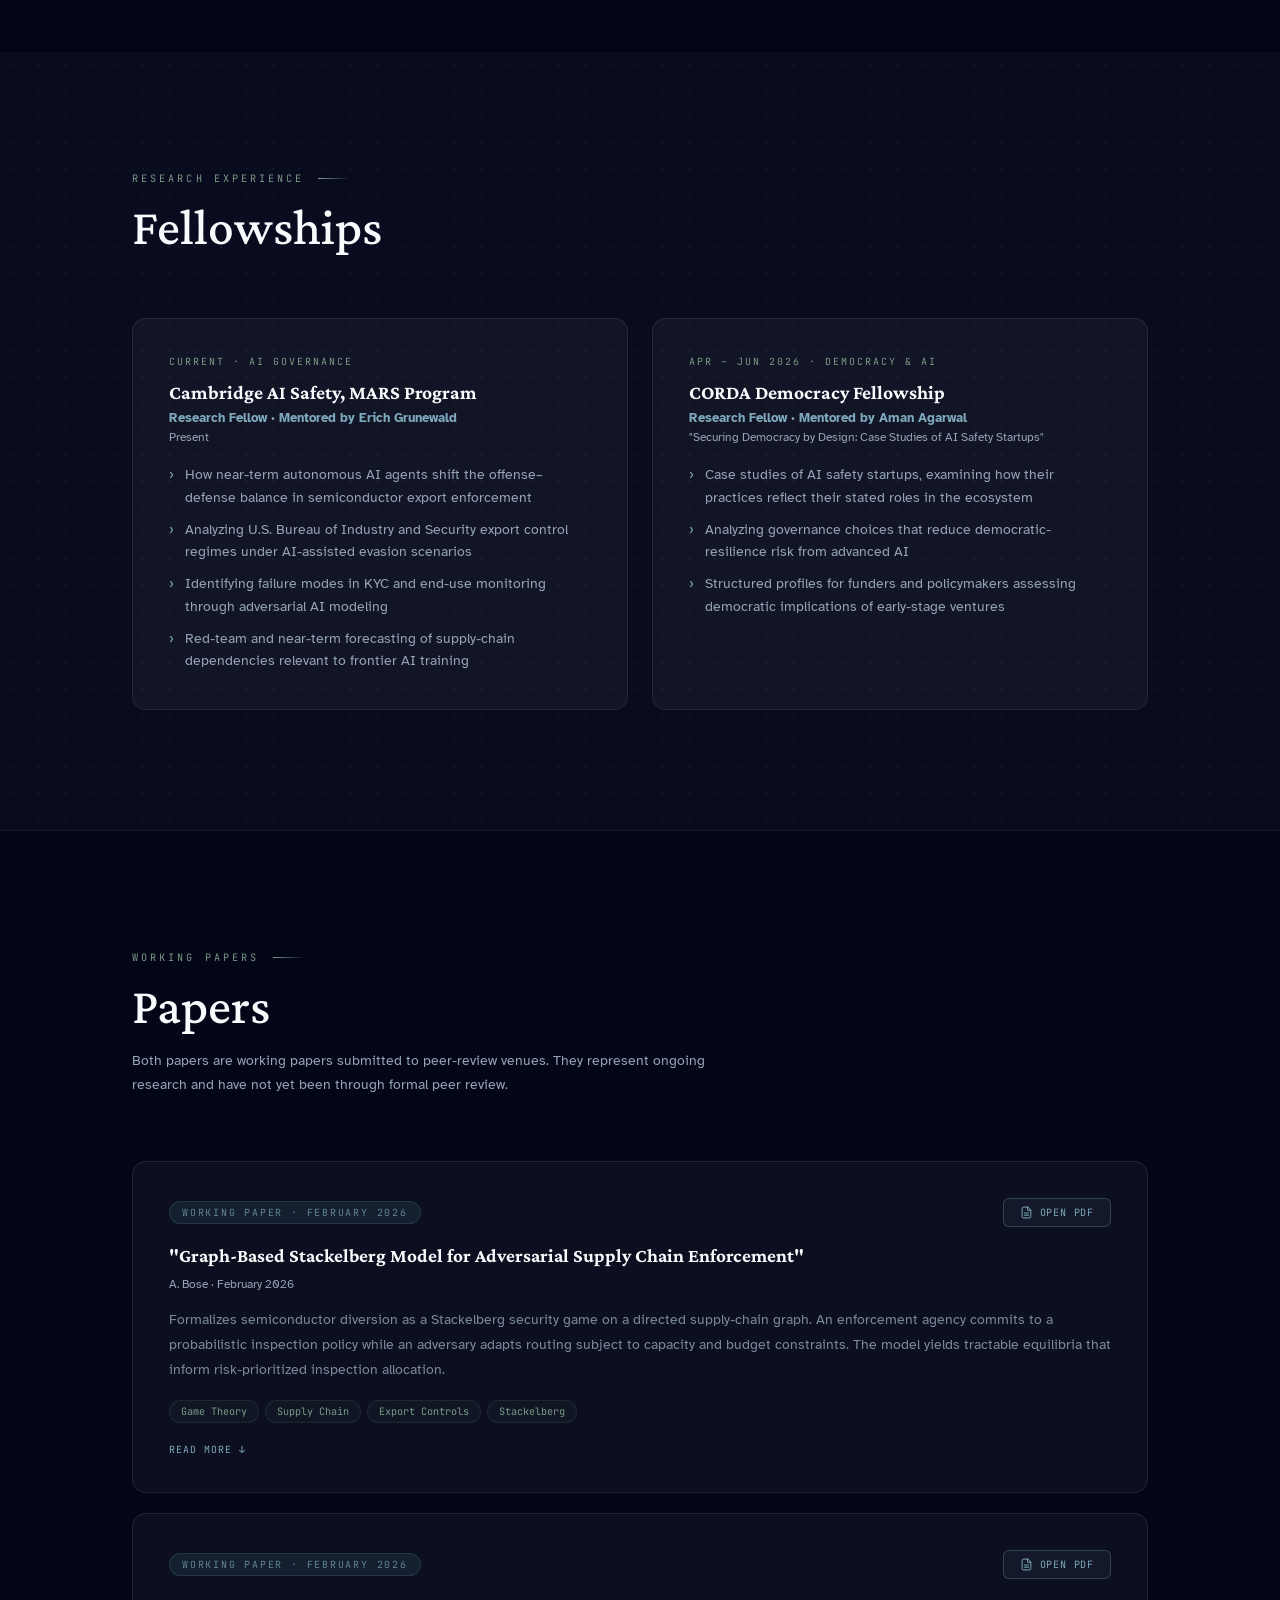
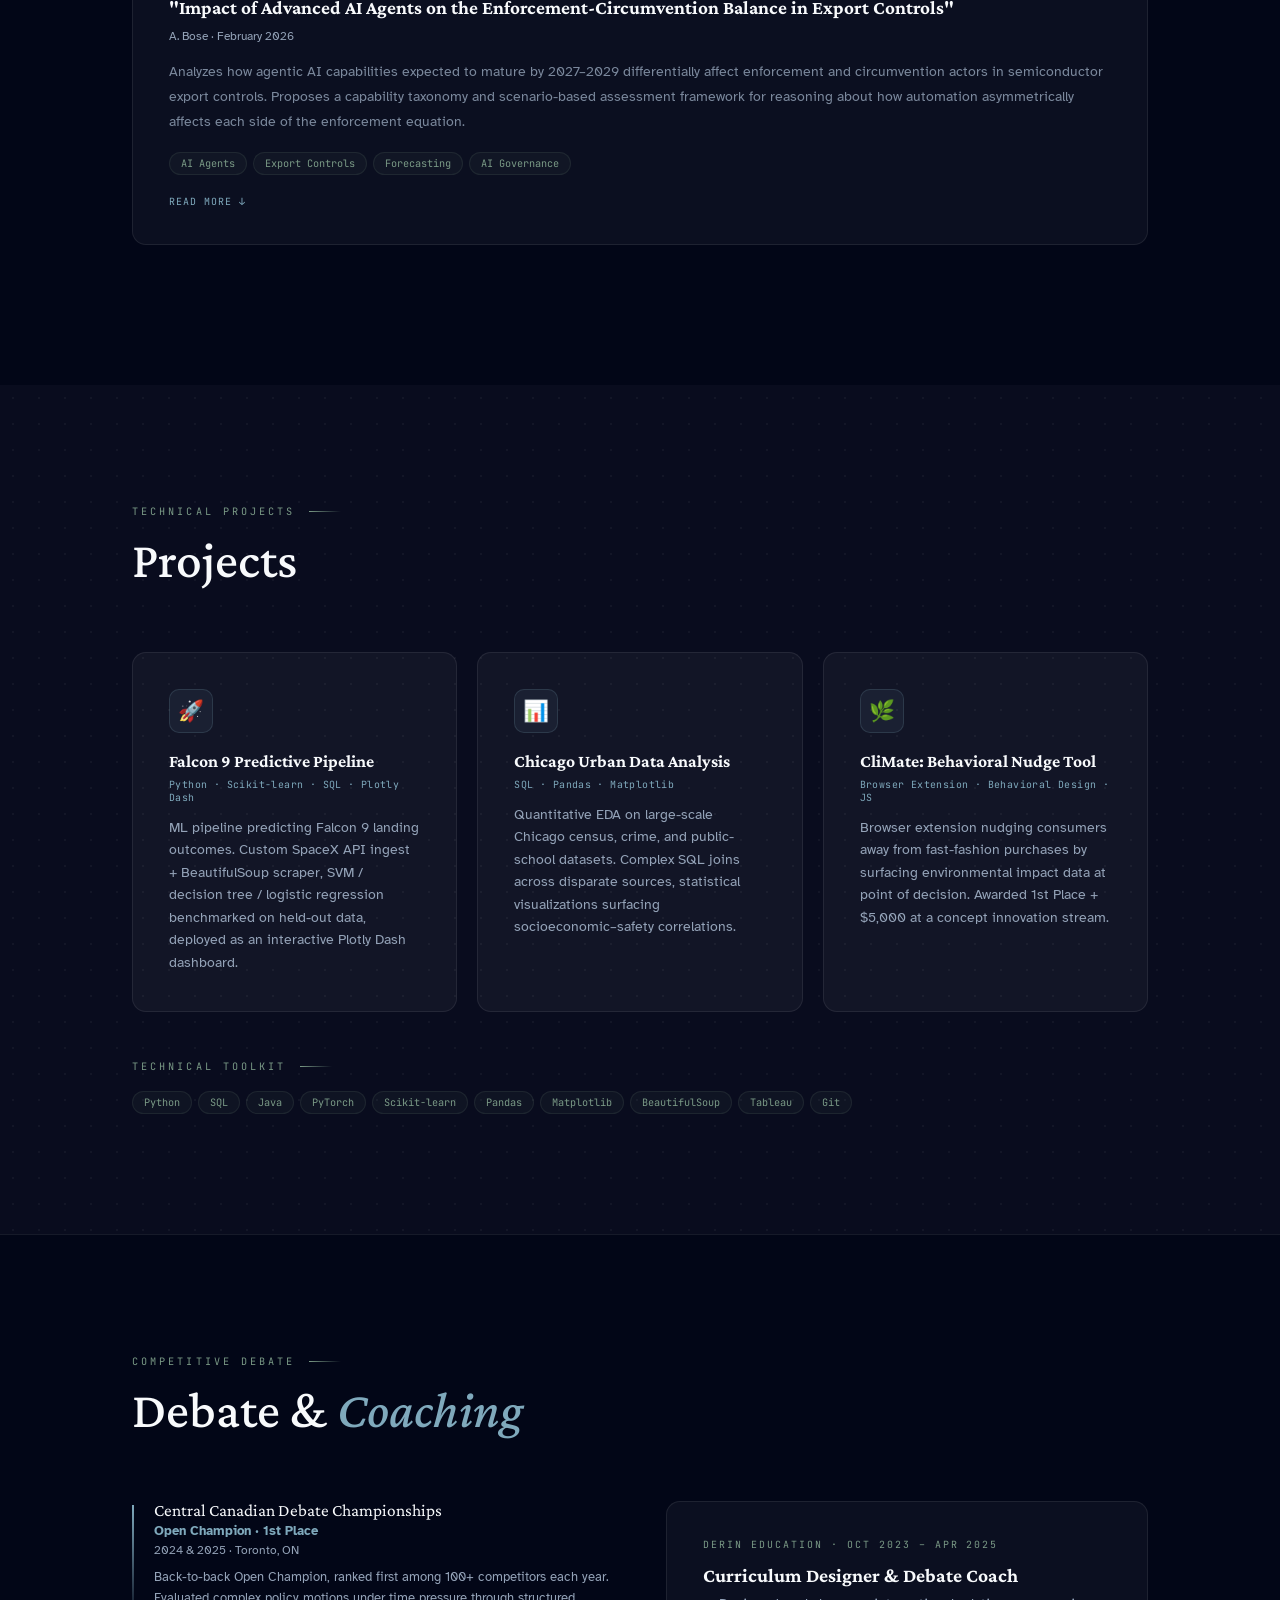
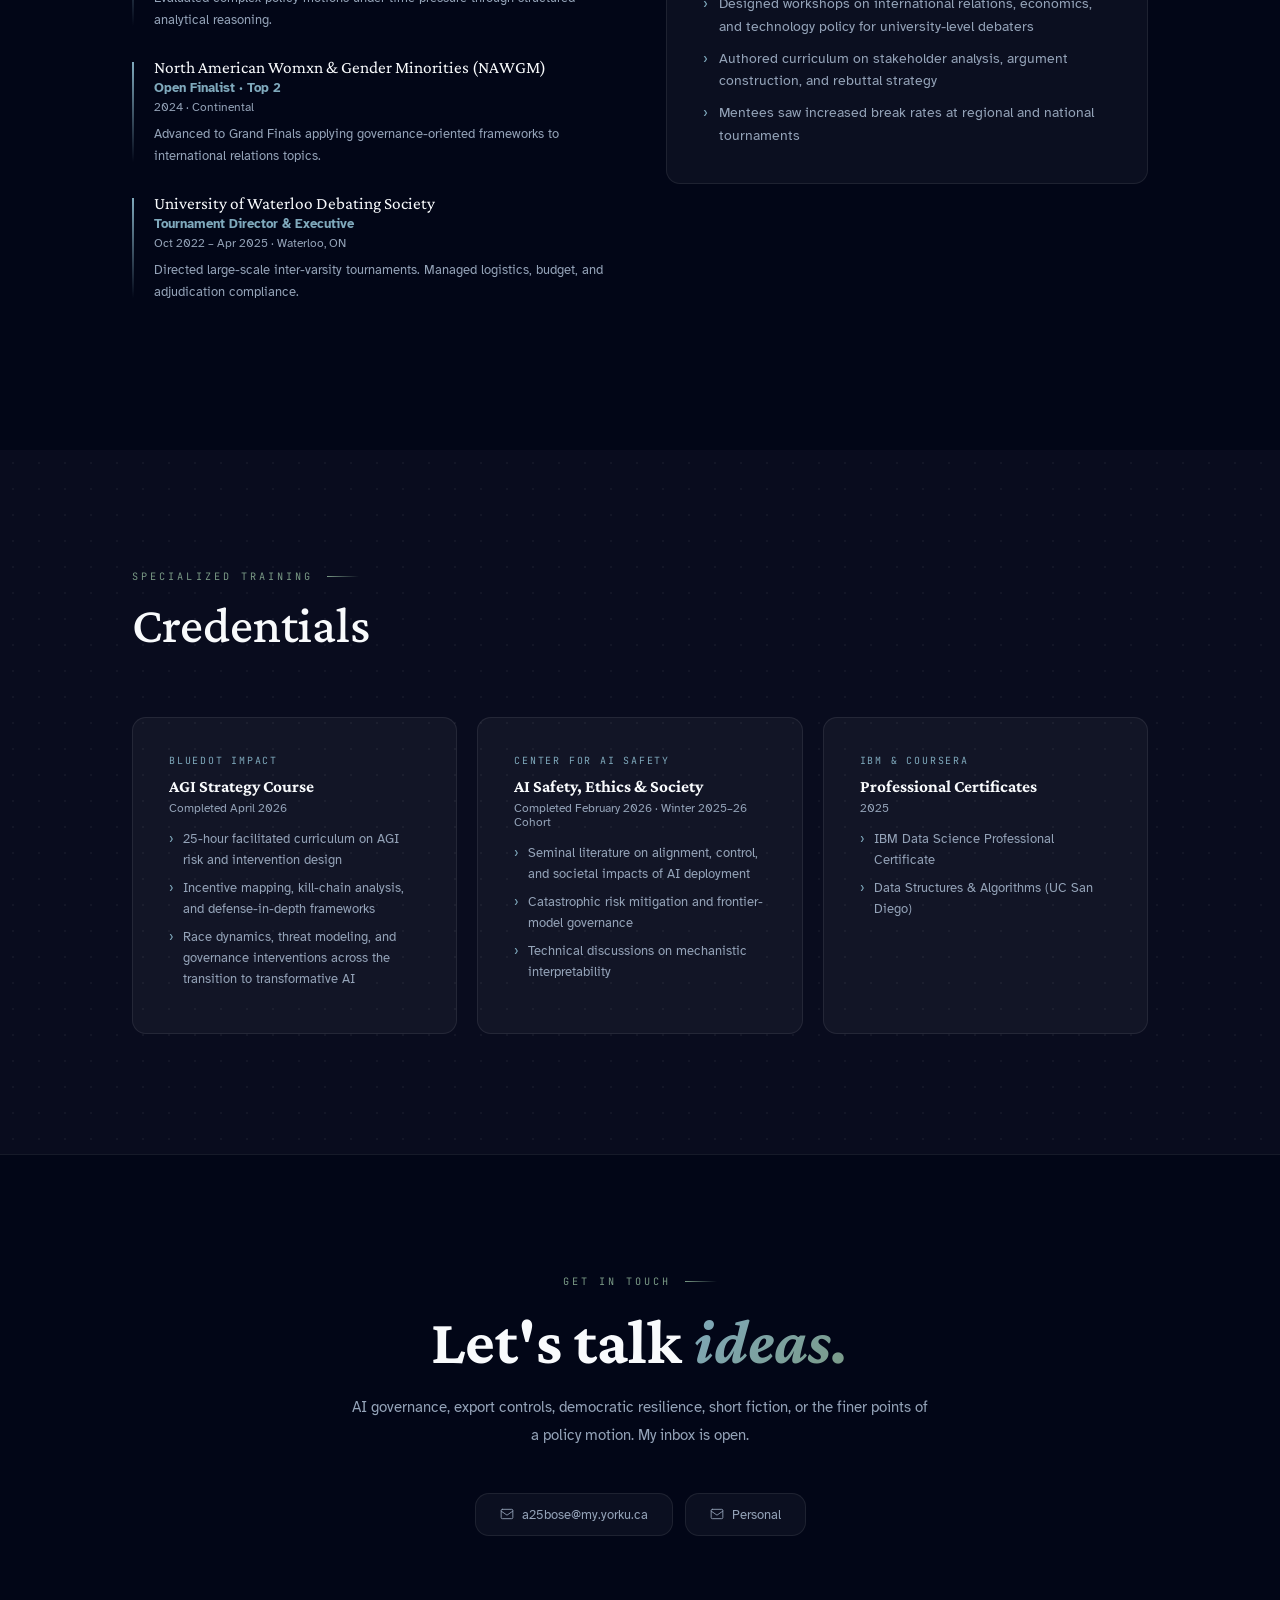
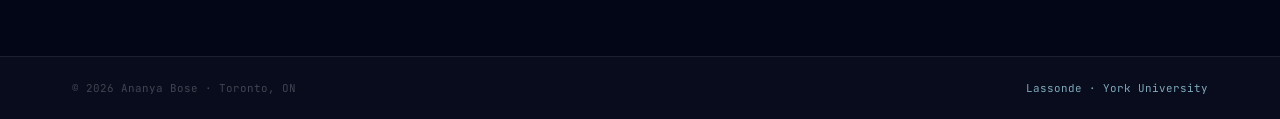
==== commit 169d829c: "Rebuild site with ui-ux-pro-max design system + working PDF links - Crimson Pro + Atkinson Hyperlegi" ====
--- a/index.html
+++ b/index.html
@@ -4,392 +4,646 @@
   <meta charset="UTF-8" />
   <meta name="viewport" content="width=device-width, initial-scale=1.0" />
   <title>Ananya Bose</title>
-  <meta name="description" content="Ananya Bose, Computer Science at York University's Lassonde School of Engineering. CORDA Democracy Fellow, MARS Fellow. Research in AI safety and governance." />
+  <meta name="description" content="Ananya Bose — Computer Science at York University's Lassonde School of Engineering. CORDA Democracy Fellow, MARS Fellow. Research in AI safety and governance." />
   <link rel="preconnect" href="https://fonts.googleapis.com" />
   <link rel="preconnect" href="https://fonts.gstatic.com" crossorigin />
-  <link href="https://fonts.googleapis.com/css2?family=Playfair+Display:ital,wght@0,400;0,600;1,400&family=Inter:wght@400;500&family=JetBrains+Mono:wght@400&display=swap" rel="stylesheet" />
+  <!-- ui-ux-pro-max Academic/Research typography pairing: Crimson Pro + Atkinson Hyperlegible -->
+  <link href="https://fonts.googleapis.com/css2?family=Atkinson+Hyperlegible:wght@400;700&family=Crimson+Pro:ital,wght@0,400;0,500;0,600;1,400;1,600&family=JetBrains+Mono:wght@400&display=swap" rel="stylesheet" />
   <style>
-    /* ─── Palette ─────────────────────────────────── */
+    /* ─── Design tokens (ui-ux-pro-max Financial Dashboard dark + fjord accents) ─── */
     :root {
-      --linen:        #F2EEE6;
-      --moss-green:   #5F7466;
-      --glacier-blue: #7FA9BC;
-      --deep-fjord:   #2B4656;
-      --stone:        #A7B1AE;
-      --snow:         #FBFCF9;
-      --charcoal:     #1F2528;
-      --border:       rgba(167,177,174,.22);
-      --border-h:     rgba(167,177,174,.52);
-      --card-bg:      var(--snow);
-      --card-glow:    rgba(95,116,102,.08);
+      /* Base */
+      --bg:          #020617;
+      --bg-raised:   #0E1223;
+      --bg-card:     rgba(255,255,255,.04);
+      --bg-card-h:   rgba(255,255,255,.07);
+      /* Accents (fjord/alpine preserved) */
+      --glacier:     #7FA9BC;
+      --glacier-l:   #a8c8d8;
+      --moss:        #5F7466;
+      --moss-l:      #7a9a86;
+      --fjord:       #2B4656;
+      /* Text */
+      --fg:          #F8FAFC;
+      --fg-muted:    #94A3B8;
+      --fg-dim:      rgba(248,250,252,.45);
+      /* Borders */
+      --border:      rgba(255,255,255,.08);
+      --border-h:    rgba(127,169,188,.38);
+      /* Motion (ui-ux-pro-max Expo.out spring) */
+      --ease:        cubic-bezier(0.16,1,0.3,1);
+      --ease-std:    cubic-bezier(0.4,0,.2,1);
+      /* Radius (ui-ux-pro-max recommendation: 12-16px cards) */
+      --r-card:      14px;
+      --r-sm:        6px;
+      --r-pill:      999px;
     }
 
     *, *::before, *::after { box-sizing:border-box; margin:0; padding:0; }
     html { scroll-behavior:smooth; }
-
     body {
-      background: var(--linen);
-      color: var(--charcoal);
-      font-family: 'Inter', sans-serif;
-      font-weight: 400;
-      overflow-x: hidden;
-    }
-
-    ::-webkit-scrollbar { width:3px; }
-    ::-webkit-scrollbar-track { background:var(--linen); }
-    ::-webkit-scrollbar-thumb { background:var(--moss-green); border-radius:2px; }
-
-    /* ─── Nav ─────────────────────────────────────── */
+      background:var(--bg); color:var(--fg);
+      font-family:'Atkinson Hyperlegible',sans-serif;
+      font-weight:400; overflow-x:hidden;
+      -webkit-font-smoothing:antialiased;
+    }
+    ::-webkit-scrollbar { width:2px; }
+    ::-webkit-scrollbar-track { background:var(--bg); }
+    ::-webkit-scrollbar-thumb { background:var(--fjord); border-radius:1px; }
+
+    /* ─── Nav ─────────────────────────────────────────── */
     nav {
       position:fixed; top:0; left:0; right:0; z-index:200;
       display:flex; align-items:center; justify-content:space-between;
-      padding:22px 64px;
-      transition:padding .35s, background .35s, border-color .35s;
-    }
-    .nav-logo { font-family:'Playfair Display',serif; font-size:1.1rem; letter-spacing:.06em; color:var(--linen); text-decoration:none; transition:color .3s; }
-    .nav-logo span { color:var(--glacier-blue); }
-    .nav-links { list-style:none; display:flex; gap:32px; }
-    .nav-links a { color:rgba(242,238,230,.65); text-decoration:none; font-size:.78rem; letter-spacing:.12em; text-transform:uppercase; transition:color .2s; position:relative; }
-    .nav-links a::after { content:''; position:absolute; bottom:-3px; left:0; width:0; height:1px; background:var(--moss-green); transition:width .2s; }
-    .nav-links a:hover, .nav-links a.active { color:var(--glacier-blue); }
+      padding:26px 72px;
+      transition:padding .4s var(--ease), background .4s, border-color .4s;
+    }
+    .nav-logo {
+      font-family:'JetBrains Mono',monospace;
+      font-size:.84rem; letter-spacing:.1em;
+      color:var(--fg); text-decoration:none;
+    }
+    .nav-logo span { color:var(--glacier); }
+    .nav-links { list-style:none; display:flex; gap:36px; }
+    .nav-links a {
+      color:var(--fg-dim); text-decoration:none;
+      font-family:'JetBrains Mono',monospace;
+      font-size:.69rem; letter-spacing:.14em; text-transform:uppercase;
+      transition:color .2s; position:relative;
+    }
+    .nav-links a::after {
+      content:''; position:absolute; bottom:-4px; left:0; width:0; height:1px;
+      background:linear-gradient(90deg,var(--moss),var(--glacier));
+      transition:width .28s var(--ease);
+    }
+    .nav-links a:hover, .nav-links a.active { color:var(--glacier); }
     .nav-links a:hover::after, .nav-links a.active::after { width:100%; }
-
-    nav.light { padding:14px 64px; background:rgba(242,238,230,.92); backdrop-filter:blur(22px); border-bottom:1px solid var(--border); }
-    nav.light .nav-logo { color:var(--charcoal); }
-    nav.light .nav-links a { color:var(--stone); }
-    nav.light .nav-links a:hover, nav.light .nav-links a.active { color:var(--moss-green); }
-
-    /* ─── Hero ────────────────────────────────────── */
-    #hero { position:relative; height:100vh; display:flex; align-items:center; justify-content:center; overflow:hidden; background:var(--deep-fjord); }
-    #hero-canvas  { position:absolute; inset:0; width:100%; height:100%; }
-    #particle-field { position:absolute; inset:0; overflow:hidden; }
-
+    nav.scrolled {
+      padding:16px 72px;
+      background:rgba(2,6,23,.88);
+      backdrop-filter:blur(24px); -webkit-backdrop-filter:blur(24px);
+      border-bottom:1px solid var(--border);
+    }
+
+    /* ─── Hero ────────────────────────────────────────── */
+    #hero {
+      position:relative; height:100vh;
+      display:flex; align-items:center; justify-content:center; overflow:hidden;
+    }
+    #hero-canvas { position:absolute; inset:0; width:100%; height:100%; }
+    /* Ambient light blobs (ui-ux-pro-max Modern Dark Cinema) */
+    .blob {
+      position:absolute; border-radius:50%;
+      filter:blur(80px); pointer-events:none;
+      animation:blob-drift var(--bd,18s) var(--delay,0s) ease-in-out infinite alternate;
+    }
+    .blob-1 { width:420px; height:420px; background:rgba(43,70,86,.28); top:-10%; left:-8%; --bd:22s; }
+    .blob-2 { width:340px; height:340px; background:rgba(95,116,102,.18); bottom:-5%; right:-6%; --bd:18s; --delay:-6s; }
+    .blob-3 { width:260px; height:260px; background:rgba(127,169,188,.10); top:30%; left:60%; --bd:26s; --delay:-12s; }
+    @keyframes blob-drift {
+      0%   { transform:translate(0,0) scale(1); }
+      100% { transform:translate(var(--dx,30px),var(--dy,20px)) scale(1.08); }
+    }
+    .blob-1 { --dx:40px; --dy:30px; }
+    .blob-2 { --dx:-35px; --dy:-25px; }
+    .blob-3 { --dx:20px; --dy:40px; }
+
+    #particle-field { position:absolute; inset:0; overflow:hidden; pointer-events:none; }
     .particle { position:absolute; border-radius:50%; animation:float-p var(--dur,5s) var(--delay,0s) ease-in-out infinite; }
     @keyframes float-p { 0%,100%{opacity:var(--lo,.04);transform:translateY(0)} 50%{opacity:var(--hi,.4);transform:translateY(var(--rise,-8px))} }
 
-    .hero-inner { position:relative; z-index:2; text-align:center; max-width:860px; padding:0 40px; }
+    .hero-inner { position:relative; z-index:2; text-align:center; max-width:900px; padding:0 48px; }
+
+    .hero-eyebrow {
+      font-family:'JetBrains Mono',monospace;
+      font-size:.66rem; letter-spacing:.32em; text-transform:uppercase;
+      color:rgba(127,169,188,.58); margin-bottom:32px;
+      opacity:0; animation:fade-up .7s .05s var(--ease) forwards;
+    }
 
     .hero-name {
-      font-family:'Playfair Display',serif;
-      font-size:clamp(3rem,6.5vw,5.5rem);
-      font-weight:600; line-height:.95; letter-spacing:-.02em;
-      color:var(--linen);
-      opacity:0; animation:fade-in .9s .2s ease forwards;
-    }
-    .hero-name em { font-style:italic; color:var(--glacier-blue); }
+      font-family:'Crimson Pro',serif;
+      font-size:clamp(3.6rem,7.5vw,6.4rem);
+      font-weight:600; line-height:.88; letter-spacing:-.02em;
+      opacity:0; animation:fade-up .9s .2s var(--ease) forwards;
+    }
+    .name-solid { color:var(--fg); display:block; }
+    .name-grad {
+      display:block; font-style:italic;
+      background:linear-gradient(135deg,#7FA9BC 0%,#a8c8d8 45%,#7a9a86 100%);
+      -webkit-background-clip:text; -webkit-text-fill-color:transparent; background-clip:text;
+    }
 
     .hero-sub {
-      margin-top:24px; font-size:1.05rem; color:rgba(242,238,230,.72);
-      font-weight:400; line-height:1.72; max-width:520px;
+      margin-top:30px; font-size:1.06rem;
+      color:rgba(248,250,252,.58);
+      font-weight:400; line-height:1.82; max-width:580px;
       margin-left:auto; margin-right:auto;
-      opacity:0; animation:fade-in .8s .5s ease forwards;
-    }
-    .hero-sub strong { color:var(--linen); font-weight:500; }
+      opacity:0; animation:fade-up .8s .42s var(--ease) forwards;
+    }
 
     .hero-cta {
-      margin-top:40px; display:flex; gap:16px; justify-content:center;
-      opacity:0; animation:fade-in .8s .7s ease forwards;
-    }
-    .btn { padding:11px 28px; font-size:.8rem; font-weight:500; letter-spacing:.08em; text-transform:uppercase; text-decoration:none; border-radius:2px; transition:all .2s; display:inline-block; }
-    .btn-g { background:var(--moss-green); color:var(--snow); }
-    .btn-g:hover { background:var(--deep-fjord); transform:translateY(-2px); }
-    .btn-o { border:1px solid rgba(127,169,188,.5); color:var(--glacier-blue); }
-    .btn-o:hover { border-color:var(--glacier-blue); color:var(--linen); transform:translateY(-2px); }
-
-    .scroll-cue { position:absolute; bottom:36px; left:50%; transform:translateX(-50%); display:flex; flex-direction:column; align-items:center; gap:8px; opacity:0; animation:fade-in .7s 1s ease forwards; }
-    .scroll-cue span { font-family:'JetBrains Mono',monospace; font-size:.6rem; color:rgba(242,238,230,.35); letter-spacing:.22em; text-transform:uppercase; }
-    .scroll-line { width:1px; height:52px; background:linear-gradient(to bottom,var(--glacier-blue),transparent); animation:spulse 2.4s ease-in-out infinite; }
-    @keyframes spulse { 0%,100%{opacity:.28} 50%{opacity:.9} }
-
-    @keyframes fade-in { from{opacity:0} to{opacity:1} }
-
-    /* ─── Section base ────────────────────────────── */
-    .sec { padding:108px 64px; max-width:1200px; margin:0 auto; }
-    .sec-alt { background:var(--snow); }
-    .sec-alt > .sec { max-width:1200px; }
-    .sec-inner { padding:0 64px; max-width:1200px; margin:0 auto; }
-    .sec-divider { border:none; border-top:1px solid var(--border); }
-
-    .sec-hd { margin-bottom:56px; }
-    .sec-lbl { font-family:'JetBrains Mono',monospace; font-size:.7rem; color:var(--moss-green); letter-spacing:.28em; text-transform:uppercase; margin-bottom:12px; }
-    .sec-ttl { font-family:'Playfair Display',serif; font-size:clamp(1.8rem,3.5vw,2.8rem); font-weight:400; color:var(--charcoal); line-height:1.1; }
-    .sec-ttl em { font-style:italic; color:var(--deep-fjord); }
-
-    /* ─── Reveal ──────────────────────────────────── */
-    .rv { opacity:0; transform:translateY(28px); transition:opacity .65s ease,transform .65s ease; }
+      margin-top:48px; display:flex; gap:14px; justify-content:center; flex-wrap:wrap;
+      opacity:0; animation:fade-up .8s .62s var(--ease) forwards;
+    }
+    .btn {
+      padding:12px 32px; font-family:'JetBrains Mono',monospace;
+      font-size:.7rem; font-weight:400; letter-spacing:.1em; text-transform:uppercase;
+      text-decoration:none; border-radius:var(--r-sm);
+      transition:transform .18s var(--ease), box-shadow .18s, background .2s;
+      display:inline-block; cursor:pointer;
+    }
+    .btn:active { transform:scale(.97) !important; }
+    .btn-g {
+      background:linear-gradient(135deg,var(--moss) 0%,#476155 100%);
+      color:var(--fg);
+      box-shadow:0 4px 24px rgba(95,116,102,.22);
+    }
+    .btn-g:hover { transform:translateY(-2px); box-shadow:0 10px 36px rgba(95,116,102,.36); }
+    .btn-o {
+      border:1px solid rgba(127,169,188,.28); color:var(--glacier);
+      background:rgba(127,169,188,.05);
+    }
+    .btn-o:hover { border-color:var(--glacier); background:rgba(127,169,188,.1); transform:translateY(-2px); }
+
+    .scroll-cue {
+      position:absolute; bottom:36px; left:50%; transform:translateX(-50%);
+      display:flex; flex-direction:column; align-items:center; gap:10px;
+      opacity:0; animation:fade-up .7s 1s var(--ease) forwards;
+    }
+    .scroll-cue span {
+      font-family:'JetBrains Mono',monospace; font-size:.57rem;
+      color:rgba(248,250,252,.28); letter-spacing:.26em; text-transform:uppercase;
+    }
+    .scroll-line {
+      width:1px; height:56px;
+      background:linear-gradient(to bottom,var(--glacier),transparent);
+      animation:spulse 2.4s ease-in-out infinite;
+    }
+    @keyframes spulse { 0%,100%{opacity:.22} 50%{opacity:.8} }
+    @keyframes fade-up { from{opacity:0;transform:translateY(22px)} to{opacity:1;transform:none} }
+
+    /* ─── Layout ──────────────────────────────────────── */
+    .sw { padding:120px 0; }
+    .sw.alt {
+      position:relative;
+      background:rgba(14,18,35,.6);
+    }
+    .sw.alt::before {
+      content:''; position:absolute; inset:0; pointer-events:none;
+      background-image:radial-gradient(rgba(255,255,255,.04) 1px,transparent 1px);
+      background-size:26px 26px;
+    }
+    .wrap { max-width:1160px; margin:0 auto; padding:0 72px; }
+    .bd-t { border-top:1px solid var(--border); }
+
+    .sec-hd { margin-bottom:64px; }
+    .sec-lbl {
+      font-family:'JetBrains Mono',monospace;
+      font-size:.64rem; color:var(--moss-l); letter-spacing:.3em; text-transform:uppercase;
+      margin-bottom:14px; display:flex; align-items:center; gap:14px;
+    }
+    .sec-lbl::after {
+      content:''; flex:1; max-width:32px; height:1px;
+      background:linear-gradient(90deg,var(--moss-l),transparent);
+    }
+    .sec-ttl {
+      font-family:'Crimson Pro',serif;
+      font-size:clamp(2.2rem,4.5vw,3.2rem);
+      font-weight:500; color:var(--fg); line-height:1.08;
+    }
+    .sec-ttl em { font-style:italic; color:var(--glacier); }
+
+    /* ─── Reveal (ui-ux-pro-max Expo.out easing) ─────── */
+    .rv { opacity:0; transform:translateY(28px); transition:opacity .8s var(--ease),transform .8s var(--ease); }
     .rv.in { opacity:1; transform:none; }
     .rv.d1 { transition-delay:.08s; }
     .rv.d2 { transition-delay:.16s; }
     .rv.d3 { transition-delay:.24s; }
     .rv.d4 { transition-delay:.32s; }
 
-    /* ─── About ───────────────────────────────────── */
-    #about { border-top:1px solid var(--border); }
-    .about-layout { display:grid; grid-template-columns:1fr 280px; gap:64px; align-items:start; }
-    .bio p { font-size:1.02rem; line-height:1.84; color:var(--charcoal); margin-bottom:16px; }
+    /* ─── Cards (ui-ux-pro-max Modern Dark: 14px radius, hairline border, top shimmer) ── */
+    .card {
+      background:var(--bg-card);
+      border:1px solid var(--border);
+      border-radius:var(--r-card);
+      padding:36px; overflow:hidden; position:relative;
+      transition:transform .22s var(--ease), background .22s, border-color .22s, box-shadow .22s;
+    }
+    .card::before {
+      content:''; position:absolute; inset:0; border-radius:var(--r-card);
+      padding:1px;
+      background:linear-gradient(135deg,rgba(127,169,188,.25),transparent 50%,rgba(95,116,102,.15));
+      -webkit-mask:linear-gradient(#fff 0 0) content-box,linear-gradient(#fff 0 0);
+      -webkit-mask-composite:xor; mask-composite:exclude;
+      opacity:0; transition:opacity .25s;
+    }
+    .card:hover {
+      background:var(--bg-card-h);
+      border-color:var(--border-h);
+      transform:translateY(-5px);
+      box-shadow:0 24px 64px rgba(0,0,0,.5),0 0 0 1px rgba(127,169,188,.06);
+    }
+    .card:hover::before { opacity:1; }
+    .card:active { transform:scale(.98) translateY(-2px); }
+
+    .card-lbl {
+      font-family:'JetBrains Mono',monospace;
+      font-size:.62rem; color:var(--moss-l); letter-spacing:.2em; text-transform:uppercase;
+      margin-bottom:12px;
+    }
+    .card-ttl {
+      font-family:'Crimson Pro',serif;
+      font-size:1.22rem; color:var(--fg); line-height:1.3; margin-bottom:5px;
+    }
+    .card-org { font-size:.82rem; color:var(--glacier); font-weight:700; margin-bottom:4px; }
+    .card-date { font-size:.74rem; color:var(--fg-muted); margin-bottom:20px; }
+    .bullets { list-style:none; display:flex; flex-direction:column; gap:10px; }
+    .bullets li {
+      font-size:.86rem; color:var(--fg-muted); line-height:1.62;
+      padding-left:16px; position:relative;
+    }
+    .bullets li::before { content:'›'; position:absolute; left:0; color:var(--glacier); }
+
+    /* ─── About ───────────────────────────────────────── */
+    .bio p { font-size:1.02rem; line-height:1.9; color:rgba(248,250,252,.68); margin-bottom:18px; }
     .bio p:last-child { margin-bottom:0; }
-    .about-photo { position:sticky; top:120px; }
-    .about-photo img { width:100%; border-radius:2px; border:1px solid var(--border); display:block; }
-    @media(max-width:900px){ .about-layout { grid-template-columns:1fr; } .about-photo { display:none; } }
-
-    /* ─── Cards ───────────────────────────────────── */
-    .card {
-      background:var(--card-bg); border:1px solid var(--border); border-radius:2px;
-      padding:36px; transition:all .3s; position:relative; overflow:hidden;
-    }
-    .card::before {
-      content:''; position:absolute; top:0; left:0; right:0; height:2px;
-      background:linear-gradient(90deg,var(--moss-green),var(--glacier-blue));
-      transform:scaleX(0); transform-origin:left; transition:transform .3s;
-    }
-    .card:hover::before { transform:scaleX(1); }
-    .card:hover { border-color:var(--border-h); transform:translateY(-4px); box-shadow:0 14px 40px var(--card-glow); }
-
-    .card-lbl { font-family:'JetBrains Mono',monospace; font-size:.67rem; color:var(--moss-green); letter-spacing:.24em; text-transform:uppercase; margin-bottom:12px; }
-    .card-ttl { font-family:'Playfair Display',serif; font-size:1.25rem; color:var(--charcoal); line-height:1.3; margin-bottom:5px; }
-    .card-org { font-size:.82rem; color:var(--glacier-blue); font-weight:500; margin-bottom:5px; }
-    .card-date { font-size:.75rem; color:var(--stone); margin-bottom:18px; }
-    .bullets { list-style:none; display:flex; flex-direction:column; gap:9px; }
-    .bullets li { font-size:.86rem; color:var(--stone); line-height:1.55; padding-left:18px; position:relative; }
-    .bullets li::before { content:'›'; position:absolute; left:0; color:var(--moss-green); }
-
-    /* ─── Research ────────────────────────────────── */
+    .bio strong { color:var(--fg); font-weight:700; }
+    .stats-row {
+      display:flex; gap:52px; margin-top:48px; padding-top:36px;
+      border-top:1px solid var(--border); flex-wrap:wrap;
+    }
+    .stat-num {
+      font-family:'Crimson Pro',serif;
+      font-size:2.4rem; color:var(--glacier); line-height:1; font-weight:500;
+    }
+    .stat-lbl { font-size:.74rem; color:var(--fg-muted); margin-top:5px; letter-spacing:.04em; }
+
+    /* ─── Research ────────────────────────────────────── */
     .r-grid { display:grid; grid-template-columns:1fr 1fr; gap:24px; }
 
-    /* ─── Papers ──────────────────────────────────── */
-    #papers { border-top:1px solid var(--border); }
-    .paper { background:var(--card-bg); border:1px solid var(--border); border-radius:2px; padding:36px; margin-bottom:18px; transition:border-color .25s; }
-    .paper:hover { border-color:var(--border-h); }
-    .paper-type { font-family:'JetBrains Mono',monospace; font-size:.67rem; color:var(--deep-fjord); letter-spacing:.24em; text-transform:uppercase; margin-bottom:10px; }
-    .paper-ttl { font-family:'Playfair Display',serif; font-size:1.18rem; color:var(--charcoal); line-height:1.38; margin-bottom:6px; }
-    .paper-meta { font-size:.76rem; color:var(--stone); margin-bottom:14px; }
-    .paper-abs { font-size:.87rem; color:var(--stone); line-height:1.70; }
-    .tags { margin-top:16px; display:flex; flex-wrap:wrap; gap:6px; }
-    .tag { padding:3px 10px; background:rgba(95,116,102,.08); border:1px solid rgba(95,116,102,.2); border-radius:2px; font-size:.68rem; color:var(--moss-green); font-family:'JetBrains Mono',monospace; }
-
-    /* ─── Projects ────────────────────────────────── */
+    /* ─── Papers ──────────────────────────────────────── */
+    .paper {
+      background:var(--bg-card); border:1px solid var(--border);
+      border-radius:var(--r-card); padding:36px; margin-bottom:20px;
+      position:relative; overflow:hidden;
+      transition:border-color .22s, box-shadow .22s;
+    }
+    .paper::after {
+      content:''; position:absolute; left:0; top:0; bottom:0; width:2px;
+      background:linear-gradient(to bottom,var(--glacier),var(--moss),transparent);
+      opacity:0; transition:opacity .28s var(--ease);
+    }
+    .paper:hover { border-color:var(--border-h); box-shadow:0 8px 40px rgba(0,0,0,.3); }
+    .paper:hover::after { opacity:1; }
+
+    .paper-header {
+      display:flex; justify-content:space-between; align-items:center;
+      gap:12px; flex-wrap:wrap; margin-bottom:16px;
+    }
+    .paper-type {
+      font-family:'JetBrains Mono',monospace;
+      font-size:.62rem; letter-spacing:.18em; text-transform:uppercase;
+      color:rgba(127,169,188,.72);
+      background:rgba(43,70,86,.32); border:1px solid rgba(43,70,86,.6);
+      padding:4px 12px; border-radius:var(--r-pill);
+    }
+    .pdf-btn {
+      display:inline-flex; align-items:center; gap:7px;
+      padding:7px 16px;
+      background:rgba(127,169,188,.07);
+      border:1px solid rgba(127,169,188,.28);
+      border-radius:var(--r-sm);
+      color:var(--glacier);
+      font-family:'JetBrains Mono',monospace; font-size:.63rem;
+      letter-spacing:.08em; text-transform:uppercase;
+      text-decoration:none; flex-shrink:0;
+      transition:transform .18s var(--ease), background .18s, border-color .18s, box-shadow .18s;
+    }
+    .pdf-btn:hover {
+      background:rgba(127,169,188,.16); border-color:var(--glacier);
+      color:var(--fg); transform:translateY(-1px);
+      box-shadow:0 4px 20px rgba(127,169,188,.18);
+    }
+    .pdf-btn:active { transform:scale(.97); }
+
+    .paper-title-link { text-decoration:none; display:block; margin-bottom:7px; }
+    .paper-ttl {
+      font-family:'Crimson Pro',serif;
+      font-size:1.2rem; color:var(--fg); line-height:1.4;
+      transition:color .2s;
+    }
+    .paper-title-link:hover .paper-ttl { color:var(--glacier-l); }
+    .paper-meta { font-size:.75rem; color:var(--fg-muted); margin-bottom:16px; }
+
+    .paper-abs-wrap {
+      max-height:4.8em; overflow:hidden;
+      transition:max-height .5s var(--ease-std);
+    }
+    .paper.open .paper-abs-wrap { max-height:600px; }
+    .paper-abs { font-size:.88rem; color:rgba(148,163,184,.82); line-height:1.78; }
+
+    .tags { margin-top:18px; display:flex; flex-wrap:wrap; gap:6px; }
+    .tag {
+      padding:4px 11px;
+      background:rgba(95,116,102,.08); border:1px solid rgba(95,116,102,.18);
+      border-radius:var(--r-pill); font-size:.64rem; color:var(--moss-l);
+      font-family:'JetBrains Mono',monospace;
+    }
+    .paper-footer { margin-top:20px; display:flex; align-items:center; gap:20px; }
+    .paper-toggle {
+      font-family:'JetBrains Mono',monospace; font-size:.62rem;
+      color:var(--glacier); letter-spacing:.1em; text-transform:uppercase;
+      background:none; border:none; cursor:pointer; padding:0;
+      transition:color .2s;
+    }
+    .paper-toggle:hover { color:var(--fg); }
+
+    /* ─── Projects ────────────────────────────────────── */
     .proj-grid { display:grid; grid-template-columns:repeat(3,1fr); gap:20px; }
-    .proj-icon { width:42px; height:42px; border-radius:2px; background:rgba(127,169,188,.1); border:1px solid rgba(127,169,188,.25); display:flex; align-items:center; justify-content:center; font-size:1.2rem; margin-bottom:16px; }
-    .proj-ttl { font-family:'Playfair Display',serif; font-size:1.05rem; color:var(--charcoal); margin-bottom:6px; }
-    .proj-stack { font-family:'JetBrains Mono',monospace; font-size:.66rem; color:var(--glacier-blue); margin-bottom:12px; letter-spacing:.04em; }
-    .proj-desc { font-size:.84rem; color:var(--stone); line-height:1.60; }
-
-    /* ─── Debate ──────────────────────────────────── */
-    #debate { border-top:1px solid var(--border); }
-    .debate-grid { display:grid; grid-template-columns:1fr 1fr; gap:52px; }
-    .ach { border-left:2px solid var(--moss-green); padding-left:24px; margin-bottom:28px; }
-    .ach-ttl { font-family:'Playfair Display',serif; font-size:1.08rem; color:var(--charcoal); margin-bottom:3px; }
-    .ach-sub { font-size:.8rem; color:var(--glacier-blue); font-weight:500; margin-bottom:4px; }
-    .ach-date { font-size:.74rem; color:var(--stone); margin-bottom:9px; }
-    .ach-desc { font-size:.84rem; color:var(--stone); line-height:1.58; }
-
-    /* ─── Training ────────────────────────────────── */
+    .proj-icon {
+      width:44px; height:44px; border-radius:10px;
+      background:rgba(127,169,188,.08); border:1px solid rgba(127,169,188,.18);
+      display:flex; align-items:center; justify-content:center;
+      font-size:1.3rem; margin-bottom:18px;
+    }
+    .proj-ttl { font-family:'Crimson Pro',serif; font-size:1.1rem; color:var(--fg); margin-bottom:7px; }
+    .proj-stack { font-family:'JetBrains Mono',monospace; font-size:.62rem; color:var(--glacier); margin-bottom:13px; letter-spacing:.04em; }
+    .proj-desc { font-size:.85rem; color:var(--fg-muted); line-height:1.66; }
+    .toolkit { margin-top:48px; }
+
+    /* ─── Debate ──────────────────────────────────────── */
+    .debate-grid { display:grid; grid-template-columns:1fr 1fr; gap:52px; align-items:start; }
+    .ach { padding-left:22px; margin-bottom:28px; position:relative; }
+    .ach::before {
+      content:''; position:absolute; left:0; top:4px; bottom:4px; width:2px;
+      background:linear-gradient(to bottom,var(--glacier),transparent);
+    }
+    .ach-ttl { font-family:'Crimson Pro',serif; font-size:1.08rem; color:var(--fg); margin-bottom:3px; }
+    .ach-sub { font-size:.8rem; color:var(--glacier); font-weight:700; margin-bottom:4px; }
+    .ach-date { font-size:.73rem; color:var(--fg-muted); margin-bottom:9px; }
+    .ach-desc { font-size:.84rem; color:var(--fg-muted); line-height:1.6; }
+
+    /* ─── Training ────────────────────────────────────── */
     .train-grid { display:grid; grid-template-columns:repeat(3,1fr); gap:20px; }
-    .train-org { font-family:'JetBrains Mono',monospace; font-size:.67rem; color:var(--moss-green); letter-spacing:.2em; text-transform:uppercase; margin-bottom:9px; }
-    .train-ttl { font-family:'Playfair Display',serif; font-size:1.05rem; color:var(--charcoal); margin-bottom:5px; }
-    .train-date { font-size:.74rem; color:var(--stone); margin-bottom:12px; }
+    .train-org { font-family:'JetBrains Mono',monospace; font-size:.62rem; color:var(--glacier); letter-spacing:.18em; text-transform:uppercase; margin-bottom:10px; }
+    .train-ttl { font-family:'Crimson Pro',serif; font-size:1.08rem; color:var(--fg); margin-bottom:5px; }
+    .train-date { font-size:.73rem; color:var(--fg-muted); margin-bottom:14px; }
     .train-li { list-style:none; }
-    .train-li li { font-size:.82rem; color:var(--stone); line-height:1.54; margin-bottom:6px; padding-left:13px; position:relative; }
-    .train-li li::before { content:'›'; position:absolute; left:0; color:var(--moss-green); }
-
-    /* ─── Contact ─────────────────────────────────── */
-    #contact { border-top:1px solid var(--border); text-align:center; }
-    .contact-wrap { max-width:520px; margin:0 auto; }
-    .contact-ttl { font-family:'Playfair Display',serif; font-size:clamp(2.2rem,5vw,3.6rem); color:var(--charcoal); line-height:1.1; margin-bottom:16px; }
-    .contact-ttl em { font-style:italic; color:var(--deep-fjord); }
-    .contact-sub { font-size:.96rem; color:var(--stone); line-height:1.74; margin-bottom:40px; }
-    .contact-links { display:flex; gap:14px; justify-content:center; flex-wrap:wrap; }
-    .clink { display:flex; align-items:center; gap:7px; color:var(--stone); text-decoration:none; font-size:.85rem; padding:10px 20px; border:1px solid var(--border); border-radius:2px; transition:all .2s; }
-    .clink:hover { color:var(--moss-green); border-color:var(--moss-green); }
-
-    /* ─── Footer ──────────────────────────────────── */
-    .foot { background:var(--deep-fjord); padding:20px 64px; display:flex; justify-content:space-between; align-items:center; }
-    .foot-t { font-family:'JetBrains Mono',monospace; font-size:.72rem; color:rgba(242,238,230,.38); }
-    .foot-t a { color:var(--glacier-blue); text-decoration:none; }
-
-    /* ─── Responsive ──────────────────────────────── */
-    @media(max-width:900px){
-      nav,.foot { padding:18px 28px; }
-      nav.light { padding:12px 28px; }
+    .train-li li { font-size:.83rem; color:var(--fg-muted); line-height:1.58; margin-bottom:7px; padding-left:14px; position:relative; }
+    .train-li li::before { content:'›'; position:absolute; left:0; color:var(--glacier); }
+
+    /* ─── Contact ─────────────────────────────────────── */
+    .contact-wrap { max-width:580px; margin:0 auto; text-align:center; }
+    .contact-ttl {
+      font-family:'Crimson Pro',serif;
+      font-size:clamp(2.6rem,5.5vw,4rem); line-height:1.06; margin-bottom:18px; color:var(--fg);
+    }
+    .contact-ttl em {
+      font-style:italic;
+      background:linear-gradient(135deg,var(--glacier),var(--moss-l));
+      -webkit-background-clip:text; -webkit-text-fill-color:transparent; background-clip:text;
+    }
+    .contact-sub { font-size:.96rem; color:var(--fg-muted); line-height:1.8; margin-bottom:44px; }
+    .contact-links { display:flex; gap:12px; justify-content:center; flex-wrap:wrap; }
+    .clink {
+      display:flex; align-items:center; gap:8px;
+      color:var(--fg-muted); text-decoration:none; font-size:.84rem;
+      padding:12px 24px; border:1px solid var(--border); border-radius:var(--r-card);
+      background:var(--bg-card);
+      transition:transform .18s var(--ease), color .18s, border-color .18s, background .18s;
+    }
+    .clink:hover { color:var(--glacier); border-color:var(--glacier); background:rgba(127,169,188,.06); transform:translateY(-2px); }
+    .clink:active { transform:scale(.97); }
+
+    /* ─── Footer ──────────────────────────────────────── */
+    .foot {
+      background:rgba(14,18,35,.5); border-top:1px solid var(--border);
+      padding:24px 72px; display:flex; justify-content:space-between; align-items:center;
+    }
+    .foot-t { font-family:'JetBrains Mono',monospace; font-size:.68rem; color:rgba(248,250,252,.24); }
+    .foot-t a { color:var(--glacier); text-decoration:none; }
+
+    /* ─── Responsive ──────────────────────────────────── */
+    @media(max-width:960px){
+      nav,.foot { padding-left:28px; padding-right:28px; }
+      nav.scrolled { padding:14px 28px; }
+      .wrap { padding:0 28px; }
+      .sw { padding:80px 0; }
       .nav-links { display:none; }
-      .sec,.sec-inner { padding-left:28px; padding-right:28px; }
-      .about-grid,.r-grid,.debate-grid { grid-template-columns:1fr; gap:32px; }
-      .proj-grid,.train-grid { grid-template-columns:1fr; }
+      .r-grid,.debate-grid { grid-template-columns:1fr; gap:24px; }
+      .proj-grid,.train-grid { grid-template-columns:1fr; gap:16px; }
+      .paper-header { flex-direction:column; align-items:flex-start; }
+      .stats-row { gap:28px; }
     }
   </style>
 </head>
 <body>
 
-  <!-- ── Nav ──────────────────────────────────────── -->
-  <nav id="nav">
-    <a href="#hero" class="nav-logo">A<span>.</span>Bose</a>
-    <ul class="nav-links">
-      <li><a href="#about">About</a></li>
-      <li><a href="#research">Research</a></li>
-      <li><a href="#papers">Papers</a></li>
-      <li><a href="#projects">Projects</a></li>
-      <li><a href="#debate">Debate</a></li>
-      <li><a href="#contact">Contact</a></li>
-    </ul>
-  </nav>
-
-  <!-- ════ HERO ════════════════════════════════════ -->
-  <section id="hero">
-    <canvas id="hero-canvas"></canvas>
-    <div id="particle-field"></div>
-
-    <div class="hero-inner">
-      <p style="font-family:'JetBrains Mono',monospace;font-size:.68rem;letter-spacing:.26em;text-transform:uppercase;color:rgba(127,169,188,.7);margin-bottom:20px;opacity:0;animation:fade-in .7s .05s ease forwards;">Computer Science · Lassonde · York University</p>
-      <h1 class="hero-name">Ananya<br><em>Bose.</em></h1>
-      <p class="hero-sub">
-        Computer Science at Lassonde School of Engineering. I am interested in helping AI develop in ways that are safe and socially beneficial. My research focuses on AI safety and policy, particularly the governance of advanced compute, semiconductor export controls, and the institutions needed to oversee emerging systems.
-      </p>
-      <div class="hero-cta">
-        <a href="#research" class="btn btn-g">Research</a>
-        <a href="#contact" class="btn btn-o">Contact</a>
-      </div>
-    </div>
-    <div class="scroll-cue">
-      <span>Scroll</span>
-      <div class="scroll-line"></div>
-    </div>
-  </section>
-
-  <!-- ════ ABOUT ════════════════════════════════════ -->
-  <section id="about" class="sec">
+<!-- ── Nav ──────────────────────────────────────────── -->
+<nav id="nav">
+  <a href="#hero" class="nav-logo">A<span>.</span>Bose</a>
+  <ul class="nav-links">
+    <li><a href="#about">About</a></li>
+    <li><a href="#research">Research</a></li>
+    <li><a href="#papers">Papers</a></li>
+    <li><a href="#projects">Projects</a></li>
+    <li><a href="#debate">Debate</a></li>
+    <li><a href="#contact">Contact</a></li>
+  </ul>
+</nav>
+
+<!-- ════ HERO ══════════════════════════════════════════ -->
+<section id="hero">
+  <canvas id="hero-canvas"></canvas>
+  <!-- Ambient light blobs (ui-ux-pro-max Modern Dark Cinema) -->
+  <div class="blob blob-1"></div>
+  <div class="blob blob-2"></div>
+  <div class="blob blob-3"></div>
+  <div id="particle-field"></div>
+
+  <div class="hero-inner">
+    <p class="hero-eyebrow">Computer Science · Lassonde · York University</p>
+    <h1 class="hero-name">
+      <span class="name-solid">Ananya</span>
+      <span class="name-grad">Bose.</span>
+    </h1>
+    <p class="hero-sub">
+      Computer Science at Lassonde School of Engineering. I am interested in helping AI develop in ways that are safe and socially beneficial. My research focuses on AI safety and policy, particularly the governance of advanced compute, semiconductor export controls, and the institutions needed to oversee emerging systems.
+    </p>
+    <div class="hero-cta">
+      <a href="#research" class="btn btn-g">Research</a>
+      <a href="#papers" class="btn btn-o">Papers</a>
+      <a href="#contact" class="btn btn-o">Contact</a>
+    </div>
+  </div>
+  <div class="scroll-cue">
+    <span>Scroll</span>
+    <div class="scroll-line"></div>
+  </div>
+</section>
+
+<!-- ════ ABOUT ══════════════════════════════════════════ -->
+<div class="sw bd-t" id="about">
+  <div class="wrap">
     <div class="sec-hd rv">
       <div class="sec-lbl">About</div>
       <h2 class="sec-ttl">Research &amp; <em>Background</em></h2>
     </div>
     <div class="bio rv d1">
-      <p>
-        I'm a CS student at York University's Lassonde School of Engineering, interested in AI safety and governance. I'm currently a CORDA Democracy Fellow under Aman Agarwal, building case studies of AI safety startups and examining how their practices reflect their stated roles in the ecosystem. Before that, I was a MARS Fellow at Cambridge AI Safety under Erich Grunewald, working on how agentic AI might shift the enforcement-circumvention balance in semiconductor export controls.
-      </p>
-      <p>
-        Outside research, I run, write short fiction, and think about geography more than is probably reasonable.
-      </p>
-    </div>
-  </section>
-
-  <!-- ════ RESEARCH ════════════════════════════════ -->
-  <div id="research" class="sec-alt">
-    <div class="sec sec-inner" style="padding-top:108px;padding-bottom:108px;">
-      <div class="sec-hd rv">
-        <div class="sec-lbl">Research Experience</div>
-        <h2 class="sec-ttl">Fellowships</h2>
-      </div>
-      <div class="r-grid">
-
-        <div class="card rv d1">
-          <div class="card-lbl">Current · AI Governance</div>
-          <h3 class="card-ttl">Cambridge AI Safety, MARS Program</h3>
-          <div class="card-org">Research Fellow · Mentored by Erich Grunewald</div>
-          <div class="card-date">Present</div>
-          <ul class="bullets">
-            <li>How near-term autonomous AI agents shift the offense–defense balance in semiconductor export enforcement</li>
-            <li>Analyzing U.S. Bureau of Industry and Security export control regimes under AI-assisted evasion scenarios</li>
-            <li>Identifying failure modes in KYC and end-use monitoring through adversarial AI modeling</li>
-            <li>Red-team and near-term forecasting of supply-chain dependencies relevant to frontier AI training</li>
-          </ul>
-        </div>
-
-        <div class="card rv d2">
-          <div class="card-lbl">Apr – Jun 2026 · Democracy &amp; AI</div>
-          <h3 class="card-ttl">CORDA Democracy Fellowship</h3>
-          <div class="card-org">Research Fellow · Mentored by Aman Agarwal</div>
-          <div class="card-date">"Securing Democracy by Design: Case Studies of AI Safety Startups"</div>
-          <ul class="bullets">
-            <li>Case studies of AI safety startups, examining how their practices reflect their stated roles in the ecosystem</li>
-            <li>Analyzing governance choices that reduce democratic-resilience risk from advanced AI</li>
-            <li>Structured profiles for funders and policymakers assessing democratic implications of early-stage ventures</li>
-          </ul>
-        </div>
-
-      </div>
+      <p>I'm a CS student at York University's Lassonde School of Engineering, interested in AI safety and governance. I'm currently a <strong>CORDA Democracy Fellow</strong> under Aman Agarwal, building case studies of AI safety startups and examining how their practices reflect their stated roles in the ecosystem.</p>
+      <p>Before that, I was a <strong>MARS Fellow at Cambridge AI Safety</strong> under Erich Grunewald, working on how agentic AI might shift the enforcement-circumvention balance in semiconductor export controls.</p>
+      <p>Outside research, I run, write short fiction, and think about geography more than is probably reasonable.</p>
+    </div>
+    <div class="stats-row rv d2">
+      <div><div class="stat-num">2</div><div class="stat-lbl">Working Papers</div></div>
+      <div><div class="stat-num">2×</div><div class="stat-lbl">Open Champion</div></div>
+      <div><div class="stat-num">2</div><div class="stat-lbl">Research Fellowships</div></div>
     </div>
   </div>
-
-  <!-- ════ PAPERS ══════════════════════════════════ -->
-  <section id="papers" class="sec">
+</div>
+
+<!-- ════ RESEARCH ══════════════════════════════════════ -->
+<div class="sw alt" id="research">
+  <div class="wrap">
+    <div class="sec-hd rv">
+      <div class="sec-lbl">Research Experience</div>
+      <h2 class="sec-ttl">Fellowships</h2>
+    </div>
+    <div class="r-grid">
+      <div class="card rv d1">
+        <div class="card-lbl">Current · AI Governance</div>
+        <h3 class="card-ttl">Cambridge AI Safety, MARS Program</h3>
+        <div class="card-org">Research Fellow · Mentored by Erich Grunewald</div>
+        <div class="card-date">Present</div>
+        <ul class="bullets">
+          <li>How near-term autonomous AI agents shift the offense–defense balance in semiconductor export enforcement</li>
+          <li>Analyzing U.S. Bureau of Industry and Security export control regimes under AI-assisted evasion scenarios</li>
+          <li>Identifying failure modes in KYC and end-use monitoring through adversarial AI modeling</li>
+          <li>Red-team and near-term forecasting of supply-chain dependencies relevant to frontier AI training</li>
+        </ul>
+      </div>
+      <div class="card rv d2">
+        <div class="card-lbl">Apr – Jun 2026 · Democracy &amp; AI</div>
+        <h3 class="card-ttl">CORDA Democracy Fellowship</h3>
+        <div class="card-org">Research Fellow · Mentored by Aman Agarwal</div>
+        <div class="card-date">"Securing Democracy by Design: Case Studies of AI Safety Startups"</div>
+        <ul class="bullets">
+          <li>Case studies of AI safety startups, examining how their practices reflect their stated roles in the ecosystem</li>
+          <li>Analyzing governance choices that reduce democratic-resilience risk from advanced AI</li>
+          <li>Structured profiles for funders and policymakers assessing democratic implications of early-stage ventures</li>
+        </ul>
+      </div>
+    </div>
+  </div>
+</div>
+
+<!-- ════ PAPERS ════════════════════════════════════════ -->
+<div class="sw bd-t" id="papers">
+  <div class="wrap">
     <div class="sec-hd rv">
       <div class="sec-lbl">Working Papers</div>
       <h2 class="sec-ttl">Papers</h2>
-      <p style="margin-top:14px;font-size:.85rem;color:var(--stone);line-height:1.6;">Both papers are working papers submitted to peer-review venues. They represent ongoing research and have not yet been through formal peer review.</p>
-    </div>
-
+      <p style="margin-top:16px;font-size:.88rem;color:var(--fg-muted);line-height:1.72;max-width:600px;">Both papers are working papers submitted to peer-review venues. They represent ongoing research and have not yet been through formal peer review.</p>
+    </div>
+
+    <!-- Paper 1 -->
     <div class="paper rv d1">
-      <div class="paper-type">Working Paper · February 2026</div>
-      <h3 class="paper-ttl">"Graph-Based Stackelberg Model for Adversarial Supply Chain Enforcement"</h3>
+      <div class="paper-header">
+        <span class="paper-type">Working Paper · February 2026</span>
+        <a href="stackelberg-game-theory.pdf" target="_blank" rel="noopener" class="pdf-btn">
+          <svg width="13" height="13" viewBox="0 0 24 24" fill="none" stroke="currentColor" stroke-width="1.8" stroke-linecap="round" stroke-linejoin="round"><path d="M14 2H6a2 2 0 0 0-2 2v16a2 2 0 0 0 2 2h12a2 2 0 0 0 2-2V8z"/><polyline points="14 2 14 8 20 8"/><line x1="16" y1="13" x2="8" y2="13"/><line x1="16" y1="17" x2="8" y2="17"/></svg>
+          Open PDF
+        </a>
+      </div>
+      <a href="stackelberg-game-theory.pdf" target="_blank" rel="noopener" class="paper-title-link">
+        <h3 class="paper-ttl">"Graph-Based Stackelberg Model for Adversarial Supply Chain Enforcement"</h3>
+      </a>
       <div class="paper-meta">A. Bose · February 2026</div>
-      <p class="paper-abs">Formalizes semiconductor diversion as a Stackelberg security game on a directed supply-chain graph. An enforcement agency commits to a probabilistic inspection policy while an adversary adapts routing subject to capacity and budget constraints. The model yields tractable equilibria that inform risk-prioritized inspection allocation.</p>
+      <div class="paper-abs-wrap">
+        <p class="paper-abs">Formalizes semiconductor diversion as a Stackelberg security game on a directed supply-chain graph. An enforcement agency commits to a probabilistic inspection policy while an adversary adapts routing subject to capacity and budget constraints. The model yields tractable equilibria that inform risk-prioritized inspection allocation.</p>
+      </div>
       <div class="tags">
         <span class="tag">Game Theory</span>
         <span class="tag">Supply Chain</span>
         <span class="tag">Export Controls</span>
         <span class="tag">Stackelberg</span>
       </div>
-    </div>
-
+      <div class="paper-footer">
+        <button class="paper-toggle">Read more ↓</button>
+      </div>
+    </div>
+
+    <!-- Paper 2 -->
     <div class="paper rv d2">
-      <div class="paper-type">Working Paper · Under Review at ICML 2026</div>
-      <h3 class="paper-ttl">"Impact of Advanced AI Agents on the Enforcement-Circumvention Balance in Export Controls"</h3>
+      <div class="paper-header">
+        <span class="paper-type">Working Paper · February 2026</span>
+        <a href="ai-agents-export-controls.pdf" target="_blank" rel="noopener" class="pdf-btn">
+          <svg width="13" height="13" viewBox="0 0 24 24" fill="none" stroke="currentColor" stroke-width="1.8" stroke-linecap="round" stroke-linejoin="round"><path d="M14 2H6a2 2 0 0 0-2 2v16a2 2 0 0 0 2 2h12a2 2 0 0 0 2-2V8z"/><polyline points="14 2 14 8 20 8"/><line x1="16" y1="13" x2="8" y2="13"/><line x1="16" y1="17" x2="8" y2="17"/></svg>
+          Open PDF
+        </a>
+      </div>
+      <a href="ai-agents-export-controls.pdf" target="_blank" rel="noopener" class="paper-title-link">
+        <h3 class="paper-ttl">"Impact of Advanced AI Agents on the Enforcement-Circumvention Balance in Export Controls"</h3>
+      </a>
       <div class="paper-meta">A. Bose · February 2026</div>
-      <p class="paper-abs">Analyzes how agentic AI capabilities expected to mature by 2027–2029 differentially affect enforcement and circumvention actors in semiconductor export controls. Proposes a capability taxonomy and scenario-based assessment framework for reasoning about how automation asymmetrically affects each side of the enforcement equation.</p>
+      <div class="paper-abs-wrap">
+        <p class="paper-abs">Analyzes how agentic AI capabilities expected to mature by 2027–2029 differentially affect enforcement and circumvention actors in semiconductor export controls. Proposes a capability taxonomy and scenario-based assessment framework for reasoning about how automation asymmetrically affects each side of the enforcement equation.</p>
+      </div>
       <div class="tags">
         <span class="tag">AI Agents</span>
         <span class="tag">Export Controls</span>
         <span class="tag">Forecasting</span>
         <span class="tag">AI Governance</span>
       </div>
-    </div>
-  </section>
-
-  <!-- ════ PROJECTS ════════════════════════════════ -->
-  <div id="projects" class="sec-alt">
-    <div class="sec sec-inner" style="padding-top:108px;padding-bottom:108px;">
-      <div class="sec-hd rv">
-        <div class="sec-lbl">Technical Projects</div>
-        <h2 class="sec-ttl">Projects</h2>
-      </div>
-      <div class="proj-grid">
-
-        <div class="card rv d1">
-          <div class="proj-icon">🚀</div>
-          <h3 class="proj-ttl">Falcon 9 Predictive Pipeline</h3>
-          <div class="proj-stack">Python · Scikit-learn · SQL · Plotly Dash</div>
-          <p class="proj-desc">ML pipeline predicting Falcon 9 landing outcomes. Custom SpaceX API ingest + BeautifulSoup scraper, SVM / decision tree / logistic regression benchmarked on held-out data, deployed as an interactive Plotly Dash dashboard.</p>
-        </div>
-
-        <div class="card rv d2">
-          <div class="proj-icon">📊</div>
-          <h3 class="proj-ttl">Chicago Urban Data Analysis</h3>
-          <div class="proj-stack">SQL · Pandas · Matplotlib</div>
-          <p class="proj-desc">Quantitative EDA on large-scale Chicago census, crime, and public-school datasets. Complex SQL joins across disparate sources, statistical visualizations surfacing socioeconomic–safety correlations.</p>
-        </div>
-
-        <div class="card rv d3">
-          <div class="proj-icon">🌿</div>
-          <h3 class="proj-ttl">CliMate: Behavioral Nudge Tool</h3>
-          <div class="proj-stack">Browser Extension · Behavioral Design · JS</div>
-          <p class="proj-desc">Browser extension nudging consumers away from fast-fashion purchases by surfacing environmental impact data at point of decision. Awarded 1st Place + $5,000 at a concept innovation stream.</p>
-        </div>
-
-      </div>
-
-      <!-- Technical toolkit — lives here, with the projects -->
-      <div style="margin-top:44px;" class="rv d4">
-        <div class="sec-lbl" style="margin-bottom:14px;">Technical Toolkit</div>
-        <div class="tags">
-          <span class="tag">Python</span><span class="tag">SQL</span><span class="tag">Java</span>
-          <span class="tag">PyTorch</span><span class="tag">Scikit-learn</span><span class="tag">Pandas</span>
-          <span class="tag">Matplotlib</span><span class="tag">BeautifulSoup</span><span class="tag">Tableau</span><span class="tag">Git</span>
-        </div>
+      <div class="paper-footer">
+        <button class="paper-toggle">Read more ↓</button>
       </div>
     </div>
   </div>
-
-  <!-- ════ DEBATE ═══════════════════════════════════ -->
-  <section id="debate" class="sec">
+</div>
+
+<!-- ════ PROJECTS ══════════════════════════════════════ -->
+<div class="sw alt" id="projects">
+  <div class="wrap">
+    <div class="sec-hd rv">
+      <div class="sec-lbl">Technical Projects</div>
+      <h2 class="sec-ttl">Projects</h2>
+    </div>
+    <div class="proj-grid">
+      <div class="card rv d1">
+        <div class="proj-icon">🚀</div>
+        <h3 class="proj-ttl">Falcon 9 Predictive Pipeline</h3>
+        <div class="proj-stack">Python · Scikit-learn · SQL · Plotly Dash</div>
+        <p class="proj-desc">ML pipeline predicting Falcon 9 landing outcomes. Custom SpaceX API ingest + BeautifulSoup scraper, SVM / decision tree / logistic regression benchmarked on held-out data, deployed as an interactive Plotly Dash dashboard.</p>
+      </div>
+      <div class="card rv d2">
+        <div class="proj-icon">📊</div>
+        <h3 class="proj-ttl">Chicago Urban Data Analysis</h3>
+        <div class="proj-stack">SQL · Pandas · Matplotlib</div>
+        <p class="proj-desc">Quantitative EDA on large-scale Chicago census, crime, and public-school datasets. Complex SQL joins across disparate sources, statistical visualizations surfacing socioeconomic–safety correlations.</p>
+      </div>
+      <div class="card rv d3">
+        <div class="proj-icon">🌿</div>
+        <h3 class="proj-ttl">CliMate: Behavioral Nudge Tool</h3>
+        <div class="proj-stack">Browser Extension · Behavioral Design · JS</div>
+        <p class="proj-desc">Browser extension nudging consumers away from fast-fashion purchases by surfacing environmental impact data at point of decision. Awarded 1st Place + $5,000 at a concept innovation stream.</p>
+      </div>
+    </div>
+    <div class="toolkit rv d4">
+      <div class="sec-lbl" style="margin-bottom:16px;">Technical Toolkit</div>
+      <div class="tags">
+        <span class="tag">Python</span><span class="tag">SQL</span><span class="tag">Java</span>
+        <span class="tag">PyTorch</span><span class="tag">Scikit-learn</span><span class="tag">Pandas</span>
+        <span class="tag">Matplotlib</span><span class="tag">BeautifulSoup</span><span class="tag">Tableau</span><span class="tag">Git</span>
+      </div>
+    </div>
+  </div>
+</div>
+
+<!-- ════ DEBATE ═════════════════════════════════════════ -->
+<div class="sw bd-t" id="debate">
+  <div class="wrap">
     <div class="sec-hd rv">
       <div class="sec-lbl">Competitive Debate</div>
       <h2 class="sec-ttl">Debate &amp; <em>Coaching</em></h2>
@@ -427,209 +681,176 @@
         </div>
       </div>
     </div>
-  </section>
-
-  <!-- ════ TRAINING ════════════════════════════════ -->
-  <div id="training" class="sec-alt">
-    <div class="sec sec-inner" style="padding-top:108px;padding-bottom:108px;">
-      <div class="sec-hd rv">
-        <div class="sec-lbl">Specialized Training</div>
-        <h2 class="sec-ttl">Credentials</h2>
-      </div>
-      <div class="train-grid">
-
-        <div class="card rv d1">
-          <div class="train-org">BlueDot Impact</div>
-          <h3 class="train-ttl">AGI Strategy Course</h3>
-          <div class="train-date">Completed April 2026</div>
-          <ul class="train-li">
-            <li>25-hour facilitated curriculum on AGI risk and intervention design</li>
-            <li>Incentive mapping, kill-chain analysis, and defense-in-depth frameworks</li>
-            <li>Race dynamics, threat modeling, and governance interventions across the transition to transformative AI</li>
-          </ul>
-        </div>
-
-        <div class="card rv d2">
-          <div class="train-org">Center for AI Safety</div>
-          <h3 class="train-ttl">AI Safety, Ethics &amp; Society</h3>
-          <div class="train-date">Completed February 2026 · Winter 2025–26 Cohort</div>
-          <ul class="train-li">
-            <li>Seminal literature on alignment, control, and societal impacts of AI deployment</li>
-            <li>Catastrophic risk mitigation and frontier-model governance</li>
-            <li>Technical discussions on mechanistic interpretability</li>
-          </ul>
-        </div>
-
-        <div class="card rv d3">
-          <div class="train-org">IBM &amp; Coursera</div>
-          <h3 class="train-ttl">Professional Certificates</h3>
-          <div class="train-date">2025</div>
-          <ul class="train-li">
-            <li>IBM Data Science Professional Certificate</li>
-            <li>Data Structures &amp; Algorithms (UC San Diego)</li>
-          </ul>
-        </div>
-
-      </div>
-    </div>
   </div>
-
-  <!-- ════ CONTACT ═════════════════════════════════ -->
-  <section id="contact" class="sec">
-    <div class="contact-wrap">
-      <div class="rv">
-        <div class="sec-lbl" style="text-align:center;margin-bottom:20px;">Get In Touch</div>
-        <h2 class="contact-ttl">Let's talk <em>ideas.</em></h2>
-        <p class="contact-sub">AI governance, export controls, democratic resilience, short fiction, or the finer points of a policy motion. My inbox is open.</p>
-        <div class="contact-links">
-          <a href="mailto:a25bose@my.yorku.ca" class="clink">
-            <svg width="14" height="14" viewBox="0 0 24 24" fill="none" stroke="currentColor" stroke-width="1.5" stroke-linecap="round" stroke-linejoin="round"><rect x="2" y="4" width="20" height="16" rx="2"/><path d="m22 7-10 7L2 7"/></svg>
-            a25bose@my.yorku.ca
-          </a>
-          <a href="mailto:ananyabose4145@gmail.com" class="clink">
-            <svg width="14" height="14" viewBox="0 0 24 24" fill="none" stroke="currentColor" stroke-width="1.5" stroke-linecap="round" stroke-linejoin="round"><rect x="2" y="4" width="20" height="16" rx="2"/><path d="m22 7-10 7L2 7"/></svg>
-            Personal
-          </a>
-        </div>
-      </div>
-    </div>
-  </section>
-
-  <!-- ── Footer ─────────────────────────────────── -->
-  <footer class="foot">
-    <span class="foot-t">© 2026 Ananya Bose · Toronto, ON</span>
-    <span class="foot-t"><a href="https://yorku.ca" target="_blank">Lassonde · York University</a></span>
-  </footer>
-
-  <!-- ════════════════ SCRIPTS ═════════════════════ -->
-  <script>
-  (() => {
-
-    /* ── Nav ─────────────────────────────────────── */
-    const nav   = document.getElementById('nav');
-    const navAs = nav.querySelectorAll('.nav-links a');
-    const hero  = document.getElementById('hero');
-    const secs  = document.querySelectorAll('section[id],div[id]');
-
-    window.addEventListener('scroll', () => {
-      nav.classList.toggle('light', scrollY > hero.offsetHeight - 80);
-      let cur='';
-      secs.forEach(s => { if(scrollY >= s.offsetTop - 220) cur = s.id; });
-      navAs.forEach(a => a.classList.toggle('active', a.getAttribute('href')==='#'+cur));
-    }, {passive:true});
-
-    /* ── Pollen particles ────────────────────────── */
-    const pf = document.getElementById('particle-field');
-    const pc = [
-      'rgba(127,169,188,V)', 'rgba(95,116,102,V)',
-      'rgba(242,238,230,V)', 'rgba(43,70,86,V)',
-    ];
-    for(let i=0;i<50;i++){
-      const el = document.createElement('div');
-      el.className='particle';
-      const sz=Math.random()*3+1;
-      const lo=(Math.random()*.06).toFixed(2);
-      const hi=(parseFloat(lo)+Math.random()*.38+.06).toFixed(2);
-      const rise=-(Math.random()*11+3);
-      const col=pc[Math.floor(Math.random()*pc.length)];
-      el.style.cssText=`
-        width:${sz}px;height:${sz}px;
-        left:${Math.random()*100}%;top:${Math.random()*100}%;
-        background:${col.replace('V','1')};
-        --dur:${(Math.random()*5+3).toFixed(1)}s;
-        --delay:${(Math.random()*9).toFixed(1)}s;
-        --lo:${lo};--hi:${hi};--rise:${rise}px;
-      `;
-      pf.appendChild(el);
-    }
-
-    /* ── WebGL gradient: fjord / alpine palette ───── */
-    const canvas = document.getElementById('hero-canvas');
-    const gl = canvas.getContext('webgl') || canvas.getContext('experimental-webgl');
-    if(gl){
-      const vert = `attribute vec2 a; void main(){gl_Position=vec4(a,0.,1.);}`;
-      const frag = `
-        precision mediump float;
-        uniform float u_t; uniform vec2 u_r, u_m;
-
-        float h(vec2 p){return fract(sin(dot(p,vec2(127.1,311.7)))*43758.5453);}
-        float sn(vec2 p){
-          vec2 i=floor(p),f=fract(p); f=f*f*(3.-2.*f);
-          return mix(mix(h(i),h(i+vec2(1,0)),f.x),mix(h(i+vec2(0,1)),h(i+vec2(1,1)),f.x),f.y);
-        }
-        float fbm(vec2 p){float v=0.,a=.5,fr=1.;for(int i=0;i<6;i++){v+=a*sn(p*fr);a*=.5;fr*=2.;}return v;}
-
-        void main(){
-          vec2 uv = gl_FragCoord.xy/u_r;
-          vec2 mu = u_m/u_r;
-          float t = u_t*.042;
-
-          vec2 p = uv*2.5-1.25;
-          p += .09*vec2(sin(t+p.y*1.05), cos(t*.68+p.x*.85));
-          vec2 dm = mu-uv; p += .05*dm/(length(dm)+.3);
-
-          float n = fbm(p+t*.16) + .2*fbm(p*1.8-t*.1);
-
-          vec3 fjord   = vec3(.169,.275,.337);
-          vec3 moss    = vec3(.373,.455,.400);
-          vec3 glacier = vec3(.498,.663,.737);
-          vec3 abyss   = vec3(.09,.15,.20);
-
-          vec3 col = mix(abyss, fjord, n);
-          col = mix(col, moss,    fbm(p*1.3+t*.055)*.52);
-          col = mix(col, abyss,   sn(p*2.4-t*.09)*.28);
-
-          float gl2 = fbm(p*2.6-t*.17+3.8);
-          col += .06*glacier*gl2*gl2;
-
-          col += .022*(1.-smoothstep(0.,.48,length(uv-.5)))*vec3(.949,.933,.902);
-
-          float vig = 1.-smoothstep(.16,1.6,length(uv-.5)*2.2);
-          col *= vig*.82+.18;
-
-          gl_FragColor = vec4(col,1.);
-        }
-      `;
-
-      function mk(type,src){const s=gl.createShader(type);gl.shaderSource(s,src);gl.compileShader(s);return s;}
-      const prog=gl.createProgram();
-      gl.attachShader(prog,mk(gl.VERTEX_SHADER,vert));
-      gl.attachShader(prog,mk(gl.FRAGMENT_SHADER,frag));
-      gl.linkProgram(prog); gl.useProgram(prog);
-
-      const buf=gl.createBuffer();
-      gl.bindBuffer(gl.ARRAY_BUFFER,buf);
-      gl.bufferData(gl.ARRAY_BUFFER,new Float32Array([-1,-1,1,-1,-1,1,1,1]),gl.STATIC_DRAW);
-      const al=gl.getAttribLocation(prog,'a');
-      gl.enableVertexAttribArray(al); gl.vertexAttribPointer(al,2,gl.FLOAT,false,0,0);
-
-      const uT=gl.getUniformLocation(prog,'u_t');
-      const uR=gl.getUniformLocation(prog,'u_r');
-      const uM=gl.getUniformLocation(prog,'u_m');
-      let gx=0,gy=0,tx2=0,ty2=0;
-      document.addEventListener('mousemove',e=>{tx2=e.clientX;ty2=canvas.height-e.clientY;});
-
-      function resize(){canvas.width=innerWidth;canvas.height=innerHeight;gl.viewport(0,0,canvas.width,canvas.height);}
-      window.addEventListener('resize',resize); resize();
-
-      const t0=Date.now();
-      (function frame(){
-        gx+=(tx2-gx)*.05; gy+=(ty2-gy)*.05;
-        gl.uniform1f(uT,(Date.now()-t0)/1000);
-        gl.uniform2f(uR,canvas.width,canvas.height);
-        gl.uniform2f(uM,gx,gy);
-        gl.drawArrays(gl.TRIANGLE_STRIP,0,4);
-        requestAnimationFrame(frame);
-      })();
-    }
-
-    /* ── Scroll reveal ───────────────────────────── */
-    const obs=new IntersectionObserver(es=>{
-      es.forEach(e=>{if(e.isIntersecting) e.target.classList.add('in');});
-    },{threshold:.1,rootMargin:'0px 0px -40px 0px'});
-    document.querySelectorAll('.rv').forEach(el=>obs.observe(el));
-
-  })();
-  </script>
+</div>
+
+<!-- ════ TRAINING ══════════════════════════════════════ -->
+<div class="sw alt" id="training">
+  <div class="wrap">
+    <div class="sec-hd rv">
+      <div class="sec-lbl">Specialized Training</div>
+      <h2 class="sec-ttl">Credentials</h2>
+    </div>
+    <div class="train-grid">
+      <div class="card rv d1">
+        <div class="train-org">BlueDot Impact</div>
+        <h3 class="train-ttl">AGI Strategy Course</h3>
+        <div class="train-date">Completed April 2026</div>
+        <ul class="train-li">
+          <li>25-hour facilitated curriculum on AGI risk and intervention design</li>
+          <li>Incentive mapping, kill-chain analysis, and defense-in-depth frameworks</li>
+          <li>Race dynamics, threat modeling, and governance interventions across the transition to transformative AI</li>
+        </ul>
+      </div>
+      <div class="card rv d2">
+        <div class="train-org">Center for AI Safety</div>
+        <h3 class="train-ttl">AI Safety, Ethics &amp; Society</h3>
+        <div class="train-date">Completed February 2026 · Winter 2025–26 Cohort</div>
+        <ul class="train-li">
+          <li>Seminal literature on alignment, control, and societal impacts of AI deployment</li>
+          <li>Catastrophic risk mitigation and frontier-model governance</li>
+          <li>Technical discussions on mechanistic interpretability</li>
+        </ul>
+      </div>
+      <div class="card rv d3">
+        <div class="train-org">IBM &amp; Coursera</div>
+        <h3 class="train-ttl">Professional Certificates</h3>
+        <div class="train-date">2025</div>
+        <ul class="train-li">
+          <li>IBM Data Science Professional Certificate</li>
+          <li>Data Structures &amp; Algorithms (UC San Diego)</li>
+        </ul>
+      </div>
+    </div>
+  </div>
+</div>
+
+<!-- ════ CONTACT ════════════════════════════════════════ -->
+<div class="sw bd-t" id="contact">
+  <div class="wrap">
+    <div class="contact-wrap rv">
+      <div class="sec-lbl" style="justify-content:center;margin-bottom:20px;">Get In Touch</div>
+      <h2 class="contact-ttl">Let's talk <em>ideas.</em></h2>
+      <p class="contact-sub">AI governance, export controls, democratic resilience, short fiction, or the finer points of a policy motion. My inbox is open.</p>
+      <div class="contact-links">
+        <a href="mailto:a25bose@my.yorku.ca" class="clink">
+          <svg width="14" height="14" viewBox="0 0 24 24" fill="none" stroke="currentColor" stroke-width="1.5" stroke-linecap="round" stroke-linejoin="round"><rect x="2" y="4" width="20" height="16" rx="2"/><path d="m22 7-10 7L2 7"/></svg>
+          a25bose@my.yorku.ca
+        </a>
+        <a href="mailto:ananyabose4145@gmail.com" class="clink">
+          <svg width="14" height="14" viewBox="0 0 24 24" fill="none" stroke="currentColor" stroke-width="1.5" stroke-linecap="round" stroke-linejoin="round"><rect x="2" y="4" width="20" height="16" rx="2"/><path d="m22 7-10 7L2 7"/></svg>
+          Personal
+        </a>
+      </div>
+    </div>
+  </div>
+</div>
+
+<!-- ── Footer ──────────────────────────────────────── -->
+<footer class="foot">
+  <span class="foot-t">© 2026 Ananya Bose · Toronto, ON</span>
+  <span class="foot-t"><a href="https://yorku.ca" target="_blank">Lassonde · York University</a></span>
+</footer>
+
+<script>
+(() => {
+  /* ── Nav ──────────────────────────────────────────── */
+  const nav  = document.getElementById('nav');
+  const navAs = nav.querySelectorAll('.nav-links a');
+  const hero = document.getElementById('hero');
+  const secs = document.querySelectorAll('[id]');
+
+  window.addEventListener('scroll', () => {
+    nav.classList.toggle('scrolled', scrollY > hero.offsetHeight - 80);
+    let cur = '';
+    secs.forEach(s => { if (scrollY >= s.offsetTop - 220) cur = s.id; });
+    navAs.forEach(a => a.classList.toggle('active', a.getAttribute('href') === '#' + cur));
+  }, {passive:true});
+
+  /* ── Pollen particles ─────────────────────────────── */
+  const pf = document.getElementById('particle-field');
+  const pc = ['rgba(127,169,188,V)','rgba(95,116,102,V)','rgba(248,250,252,V)','rgba(43,70,86,V)'];
+  for(let i=0;i<50;i++){
+    const el=document.createElement('div'); el.className='particle';
+    const sz=Math.random()*3+1;
+    const lo=(Math.random()*.06).toFixed(2);
+    const hi=(parseFloat(lo)+Math.random()*.38+.06).toFixed(2);
+    const rise=-(Math.random()*11+3);
+    const col=pc[Math.floor(Math.random()*pc.length)];
+    el.style.cssText=`width:${sz}px;height:${sz}px;left:${Math.random()*100}%;top:${Math.random()*100}%;background:${col.replace('V','1')};--dur:${(Math.random()*5+3).toFixed(1)}s;--delay:${(Math.random()*9).toFixed(1)}s;--lo:${lo};--hi:${hi};--rise:${rise}px;`;
+    pf.appendChild(el);
+  }
+
+  /* ── WebGL gradient ───────────────────────────────── */
+  const canvas=document.getElementById('hero-canvas');
+  const gl=canvas.getContext('webgl')||canvas.getContext('experimental-webgl');
+  if(gl){
+    const vert=`attribute vec2 a;void main(){gl_Position=vec4(a,0.,1.);}`;
+    const frag=`
+      precision mediump float;
+      uniform float u_t;uniform vec2 u_r,u_m;
+      float h(vec2 p){return fract(sin(dot(p,vec2(127.1,311.7)))*43758.5453);}
+      float sn(vec2 p){vec2 i=floor(p),f=fract(p);f=f*f*(3.-2.*f);return mix(mix(h(i),h(i+vec2(1,0)),f.x),mix(h(i+vec2(0,1)),h(i+vec2(1,1)),f.x),f.y);}
+      float fbm(vec2 p){float v=0.,a=.5,fr=1.;for(int i=0;i<6;i++){v+=a*sn(p*fr);a*=.5;fr*=2.;}return v;}
+      void main(){
+        vec2 uv=gl_FragCoord.xy/u_r,mu=u_m/u_r;float t=u_t*.042;
+        vec2 p=uv*2.5-1.25;
+        p+=.09*vec2(sin(t+p.y*1.05),cos(t*.68+p.x*.85));
+        vec2 dm=mu-uv;p+=.05*dm/(length(dm)+.3);
+        float n=fbm(p+t*.16)+.2*fbm(p*1.8-t*.1);
+        vec3 fjord=vec3(.169,.275,.337),moss=vec3(.373,.455,.400),glacier=vec3(.498,.663,.737),abyss=vec3(.02,.04,.09);
+        vec3 col=mix(abyss,fjord,n);
+        col=mix(col,moss,fbm(p*1.3+t*.055)*.52);
+        col=mix(col,abyss,sn(p*2.4-t*.09)*.28);
+        float gl2=fbm(p*2.6-t*.17+3.8);
+        col+=.06*glacier*gl2*gl2;
+        col+=.022*(1.-smoothstep(0.,.48,length(uv-.5)))*vec3(.949,.933,.902);
+        float vig=1.-smoothstep(.16,1.6,length(uv-.5)*2.2);
+        col*=vig*.82+.18;
+        gl_FragColor=vec4(col,1.);
+      }`;
+    function mk(t,s){const sh=gl.createShader(t);gl.shaderSource(sh,s);gl.compileShader(sh);return sh;}
+    const prog=gl.createProgram();
+    gl.attachShader(prog,mk(gl.VERTEX_SHADER,vert));
+    gl.attachShader(prog,mk(gl.FRAGMENT_SHADER,frag));
+    gl.linkProgram(prog);gl.useProgram(prog);
+    const buf=gl.createBuffer();gl.bindBuffer(gl.ARRAY_BUFFER,buf);
+    gl.bufferData(gl.ARRAY_BUFFER,new Float32Array([-1,-1,1,-1,-1,1,1,1]),gl.STATIC_DRAW);
+    const al=gl.getAttribLocation(prog,'a');
+    gl.enableVertexAttribArray(al);gl.vertexAttribPointer(al,2,gl.FLOAT,false,0,0);
+    const uT=gl.getUniformLocation(prog,'u_t'),uR=gl.getUniformLocation(prog,'u_r'),uM=gl.getUniformLocation(prog,'u_m');
+    let gx=0,gy=0,tx2=0,ty2=0;
+    document.addEventListener('mousemove',e=>{tx2=e.clientX;ty2=canvas.height-e.clientY;});
+    function resize(){canvas.width=innerWidth;canvas.height=innerHeight;gl.viewport(0,0,canvas.width,canvas.height);}
+    window.addEventListener('resize',resize);resize();
+    const t0=Date.now();
+    (function frame(){
+      gx+=(tx2-gx)*.05;gy+=(ty2-gy)*.05;
+      gl.uniform1f(uT,(Date.now()-t0)/1000);
+      gl.uniform2f(uR,canvas.width,canvas.height);
+      gl.uniform2f(uM,gx,gy);
+      gl.drawArrays(gl.TRIANGLE_STRIP,0,4);
+      requestAnimationFrame(frame);
+    })();
+  }
+
+  /* ── Scroll reveal ────────────────────────────────── */
+  const obs=new IntersectionObserver(es=>{
+    es.forEach(e=>{if(e.isIntersecting)e.target.classList.add('in');});
+  },{threshold:.08,rootMargin:'0px 0px -36px 0px'});
+  document.querySelectorAll('.rv').forEach(el=>obs.observe(el));
+
+  /* ── Paper expand/collapse ────────────────────────── */
+  document.querySelectorAll('.paper').forEach(p=>{
+    const btn=p.querySelector('.paper-toggle');
+    if(!btn)return;
+    btn.addEventListener('click',()=>{
+      const open=p.classList.toggle('open');
+      btn.textContent=open?'Collapse ↑':'Read more ↓';
+    });
+  });
+
+})();
+</script>
 </body>
 </html>
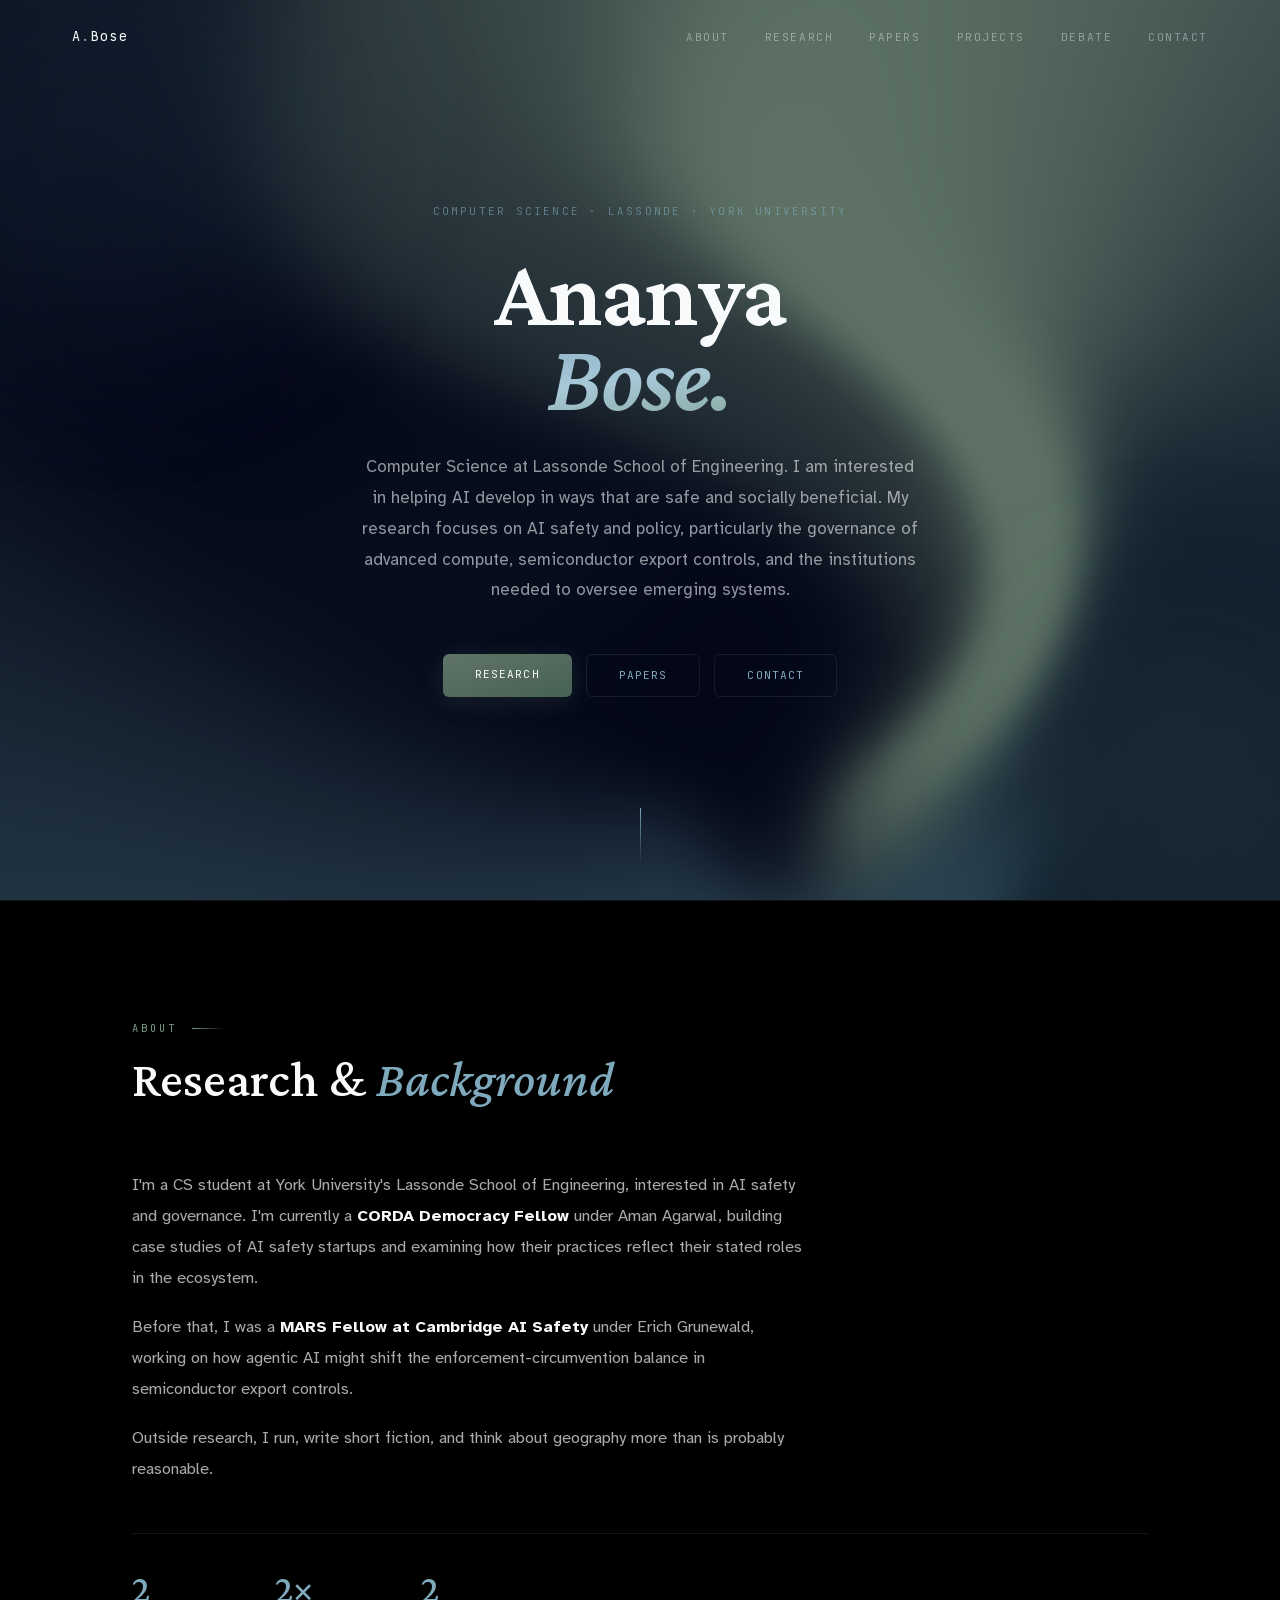
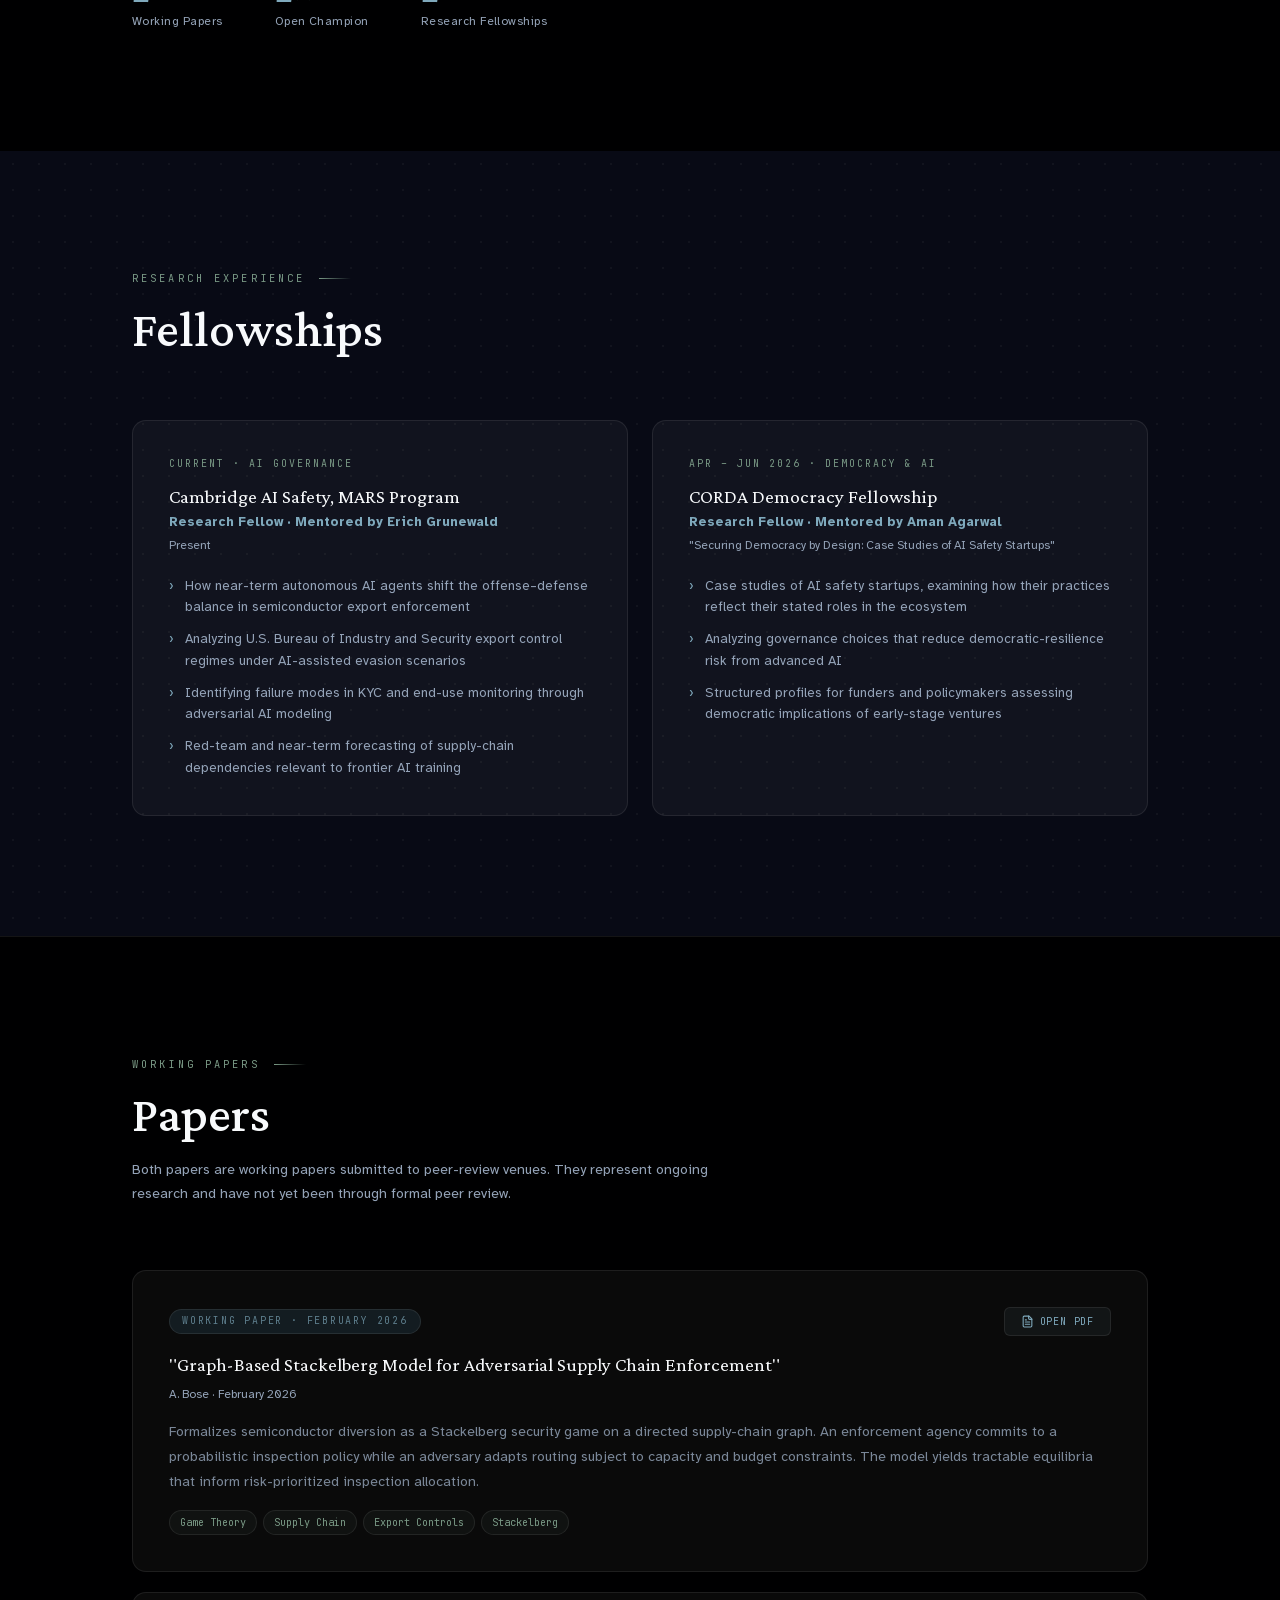
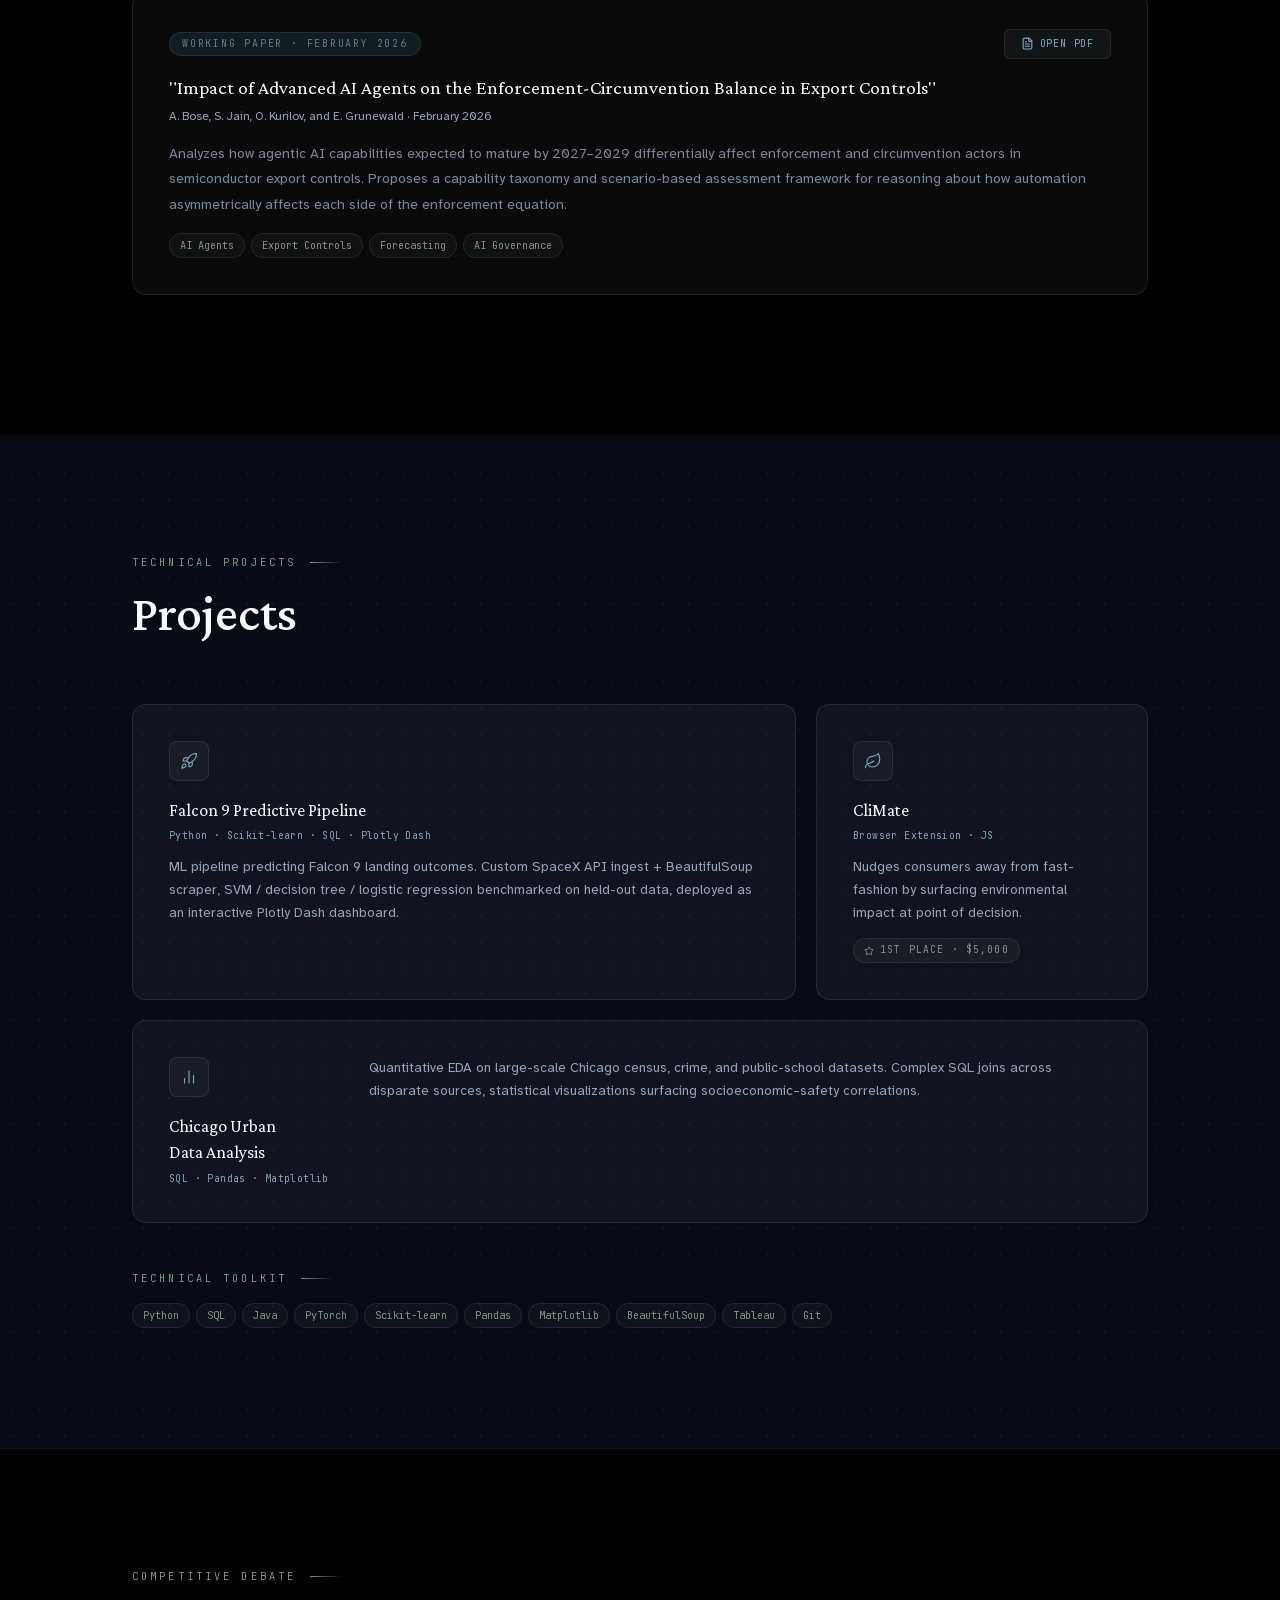
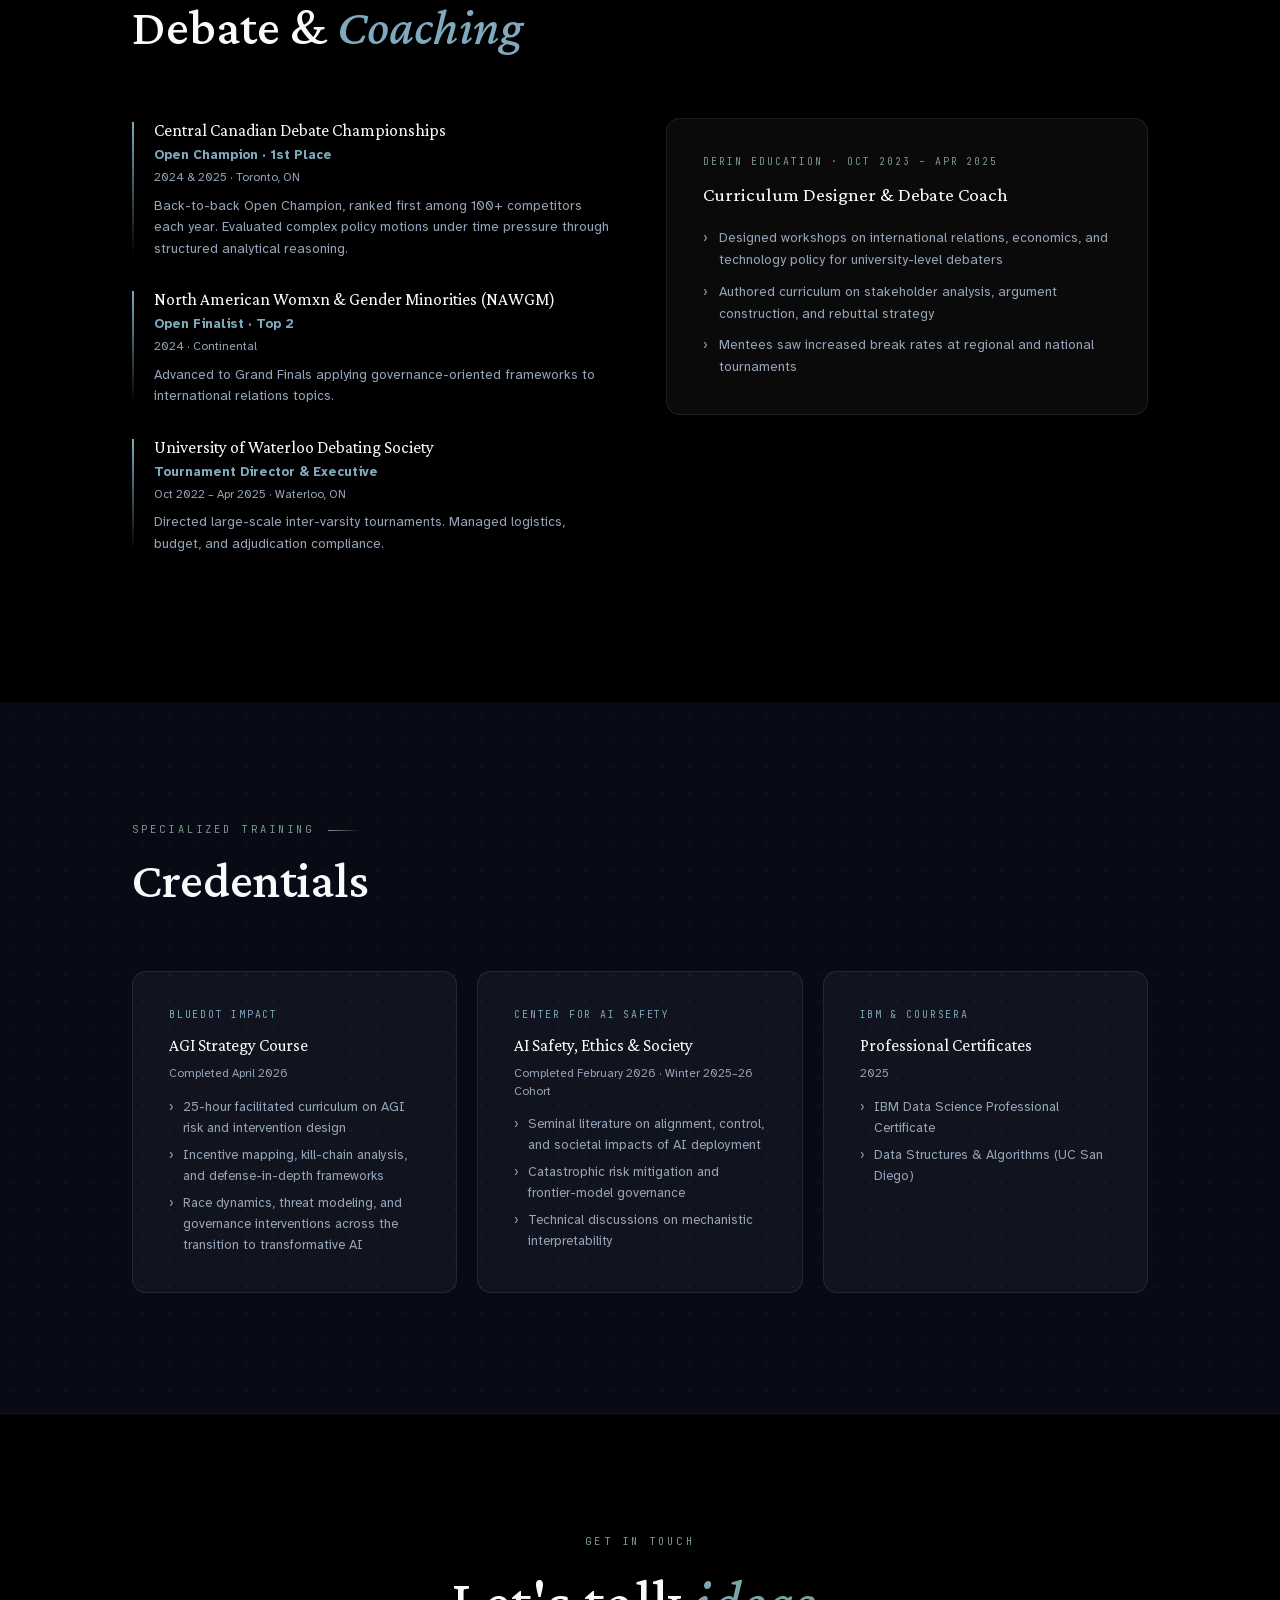
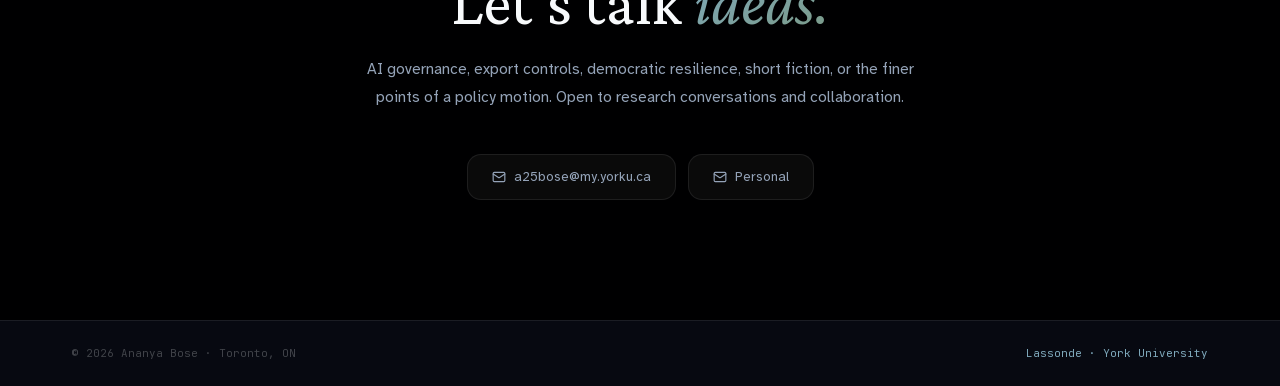
==== commit 1e7e3fdb: "Deploy Next.js rebuild — new design with MeshGradient hero, spotlight cards, bento project grid Co-A" ====
--- a/index.html
+++ b/index.html
@@ -1,856 +1,18 @@
-<!DOCTYPE html>
-<html lang="en">
-<head>
-  <meta charset="UTF-8" />
-  <meta name="viewport" content="width=device-width, initial-scale=1.0" />
-  <title>Ananya Bose</title>
-  <meta name="description" content="Ananya Bose — Computer Science at York University's Lassonde School of Engineering. CORDA Democracy Fellow, MARS Fellow. Research in AI safety and governance." />
-  <link rel="preconnect" href="https://fonts.googleapis.com" />
-  <link rel="preconnect" href="https://fonts.gstatic.com" crossorigin />
-  <!-- ui-ux-pro-max Academic/Research typography pairing: Crimson Pro + Atkinson Hyperlegible -->
-  <link href="https://fonts.googleapis.com/css2?family=Atkinson+Hyperlegible:wght@400;700&family=Crimson+Pro:ital,wght@0,400;0,500;0,600;1,400;1,600&family=JetBrains+Mono:wght@400&display=swap" rel="stylesheet" />
-  <style>
-    /* ─── Design tokens (ui-ux-pro-max Financial Dashboard dark + fjord accents) ─── */
-    :root {
-      /* Base */
-      --bg:          #020617;
-      --bg-raised:   #0E1223;
-      --bg-card:     rgba(255,255,255,.04);
-      --bg-card-h:   rgba(255,255,255,.07);
-      /* Accents (fjord/alpine preserved) */
-      --glacier:     #7FA9BC;
-      --glacier-l:   #a8c8d8;
-      --moss:        #5F7466;
-      --moss-l:      #7a9a86;
-      --fjord:       #2B4656;
-      /* Text */
-      --fg:          #F8FAFC;
-      --fg-muted:    #94A3B8;
-      --fg-dim:      rgba(248,250,252,.45);
-      /* Borders */
-      --border:      rgba(255,255,255,.08);
-      --border-h:    rgba(127,169,188,.38);
-      /* Motion (ui-ux-pro-max Expo.out spring) */
-      --ease:        cubic-bezier(0.16,1,0.3,1);
-      --ease-std:    cubic-bezier(0.4,0,.2,1);
-      /* Radius (ui-ux-pro-max recommendation: 12-16px cards) */
-      --r-card:      14px;
-      --r-sm:        6px;
-      --r-pill:      999px;
-    }
-
-    *, *::before, *::after { box-sizing:border-box; margin:0; padding:0; }
-    html { scroll-behavior:smooth; }
-    body {
-      background:var(--bg); color:var(--fg);
-      font-family:'Atkinson Hyperlegible',sans-serif;
-      font-weight:400; overflow-x:hidden;
-      -webkit-font-smoothing:antialiased;
-    }
-    ::-webkit-scrollbar { width:2px; }
-    ::-webkit-scrollbar-track { background:var(--bg); }
-    ::-webkit-scrollbar-thumb { background:var(--fjord); border-radius:1px; }
-
-    /* ─── Nav ─────────────────────────────────────────── */
-    nav {
-      position:fixed; top:0; left:0; right:0; z-index:200;
-      display:flex; align-items:center; justify-content:space-between;
-      padding:26px 72px;
-      transition:padding .4s var(--ease), background .4s, border-color .4s;
-    }
-    .nav-logo {
-      font-family:'JetBrains Mono',monospace;
-      font-size:.84rem; letter-spacing:.1em;
-      color:var(--fg); text-decoration:none;
-    }
-    .nav-logo span { color:var(--glacier); }
-    .nav-links { list-style:none; display:flex; gap:36px; }
-    .nav-links a {
-      color:var(--fg-dim); text-decoration:none;
-      font-family:'JetBrains Mono',monospace;
-      font-size:.69rem; letter-spacing:.14em; text-transform:uppercase;
-      transition:color .2s; position:relative;
-    }
-    .nav-links a::after {
-      content:''; position:absolute; bottom:-4px; left:0; width:0; height:1px;
-      background:linear-gradient(90deg,var(--moss),var(--glacier));
-      transition:width .28s var(--ease);
-    }
-    .nav-links a:hover, .nav-links a.active { color:var(--glacier); }
-    .nav-links a:hover::after, .nav-links a.active::after { width:100%; }
-    nav.scrolled {
-      padding:16px 72px;
-      background:rgba(2,6,23,.88);
-      backdrop-filter:blur(24px); -webkit-backdrop-filter:blur(24px);
-      border-bottom:1px solid var(--border);
-    }
-
-    /* ─── Hero ────────────────────────────────────────── */
-    #hero {
-      position:relative; height:100vh;
-      display:flex; align-items:center; justify-content:center; overflow:hidden;
-    }
-    #hero-canvas { position:absolute; inset:0; width:100%; height:100%; }
-    /* Ambient light blobs (ui-ux-pro-max Modern Dark Cinema) */
-    .blob {
-      position:absolute; border-radius:50%;
-      filter:blur(80px); pointer-events:none;
-      animation:blob-drift var(--bd,18s) var(--delay,0s) ease-in-out infinite alternate;
-    }
-    .blob-1 { width:420px; height:420px; background:rgba(43,70,86,.28); top:-10%; left:-8%; --bd:22s; }
-    .blob-2 { width:340px; height:340px; background:rgba(95,116,102,.18); bottom:-5%; right:-6%; --bd:18s; --delay:-6s; }
-    .blob-3 { width:260px; height:260px; background:rgba(127,169,188,.10); top:30%; left:60%; --bd:26s; --delay:-12s; }
-    @keyframes blob-drift {
-      0%   { transform:translate(0,0) scale(1); }
-      100% { transform:translate(var(--dx,30px),var(--dy,20px)) scale(1.08); }
-    }
-    .blob-1 { --dx:40px; --dy:30px; }
-    .blob-2 { --dx:-35px; --dy:-25px; }
-    .blob-3 { --dx:20px; --dy:40px; }
-
-    #particle-field { position:absolute; inset:0; overflow:hidden; pointer-events:none; }
-    .particle { position:absolute; border-radius:50%; animation:float-p var(--dur,5s) var(--delay,0s) ease-in-out infinite; }
-    @keyframes float-p { 0%,100%{opacity:var(--lo,.04);transform:translateY(0)} 50%{opacity:var(--hi,.4);transform:translateY(var(--rise,-8px))} }
-
-    .hero-inner { position:relative; z-index:2; text-align:center; max-width:900px; padding:0 48px; }
-
-    .hero-eyebrow {
-      font-family:'JetBrains Mono',monospace;
-      font-size:.66rem; letter-spacing:.32em; text-transform:uppercase;
-      color:rgba(127,169,188,.58); margin-bottom:32px;
-      opacity:0; animation:fade-up .7s .05s var(--ease) forwards;
-    }
-
-    .hero-name {
-      font-family:'Crimson Pro',serif;
-      font-size:clamp(3.6rem,7.5vw,6.4rem);
-      font-weight:600; line-height:.88; letter-spacing:-.02em;
-      opacity:0; animation:fade-up .9s .2s var(--ease) forwards;
-    }
-    .name-solid { color:var(--fg); display:block; }
-    .name-grad {
-      display:block; font-style:italic;
-      background:linear-gradient(135deg,#7FA9BC 0%,#a8c8d8 45%,#7a9a86 100%);
-      -webkit-background-clip:text; -webkit-text-fill-color:transparent; background-clip:text;
-    }
-
-    .hero-sub {
-      margin-top:30px; font-size:1.06rem;
-      color:rgba(248,250,252,.58);
-      font-weight:400; line-height:1.82; max-width:580px;
-      margin-left:auto; margin-right:auto;
-      opacity:0; animation:fade-up .8s .42s var(--ease) forwards;
-    }
-
-    .hero-cta {
-      margin-top:48px; display:flex; gap:14px; justify-content:center; flex-wrap:wrap;
-      opacity:0; animation:fade-up .8s .62s var(--ease) forwards;
-    }
-    .btn {
-      padding:12px 32px; font-family:'JetBrains Mono',monospace;
-      font-size:.7rem; font-weight:400; letter-spacing:.1em; text-transform:uppercase;
-      text-decoration:none; border-radius:var(--r-sm);
-      transition:transform .18s var(--ease), box-shadow .18s, background .2s;
-      display:inline-block; cursor:pointer;
-    }
-    .btn:active { transform:scale(.97) !important; }
-    .btn-g {
-      background:linear-gradient(135deg,var(--moss) 0%,#476155 100%);
-      color:var(--fg);
-      box-shadow:0 4px 24px rgba(95,116,102,.22);
-    }
-    .btn-g:hover { transform:translateY(-2px); box-shadow:0 10px 36px rgba(95,116,102,.36); }
-    .btn-o {
-      border:1px solid rgba(127,169,188,.28); color:var(--glacier);
-      background:rgba(127,169,188,.05);
-    }
-    .btn-o:hover { border-color:var(--glacier); background:rgba(127,169,188,.1); transform:translateY(-2px); }
-
-    .scroll-cue {
-      position:absolute; bottom:36px; left:50%; transform:translateX(-50%);
-      display:flex; flex-direction:column; align-items:center; gap:10px;
-      opacity:0; animation:fade-up .7s 1s var(--ease) forwards;
-    }
-    .scroll-cue span {
-      font-family:'JetBrains Mono',monospace; font-size:.57rem;
-      color:rgba(248,250,252,.28); letter-spacing:.26em; text-transform:uppercase;
-    }
-    .scroll-line {
-      width:1px; height:56px;
-      background:linear-gradient(to bottom,var(--glacier),transparent);
-      animation:spulse 2.4s ease-in-out infinite;
-    }
-    @keyframes spulse { 0%,100%{opacity:.22} 50%{opacity:.8} }
-    @keyframes fade-up { from{opacity:0;transform:translateY(22px)} to{opacity:1;transform:none} }
-
-    /* ─── Layout ──────────────────────────────────────── */
-    .sw { padding:120px 0; }
-    .sw.alt {
-      position:relative;
-      background:rgba(14,18,35,.6);
-    }
-    .sw.alt::before {
-      content:''; position:absolute; inset:0; pointer-events:none;
-      background-image:radial-gradient(rgba(255,255,255,.04) 1px,transparent 1px);
-      background-size:26px 26px;
-    }
-    .wrap { max-width:1160px; margin:0 auto; padding:0 72px; }
-    .bd-t { border-top:1px solid var(--border); }
-
-    .sec-hd { margin-bottom:64px; }
-    .sec-lbl {
-      font-family:'JetBrains Mono',monospace;
-      font-size:.64rem; color:var(--moss-l); letter-spacing:.3em; text-transform:uppercase;
-      margin-bottom:14px; display:flex; align-items:center; gap:14px;
-    }
-    .sec-lbl::after {
-      content:''; flex:1; max-width:32px; height:1px;
-      background:linear-gradient(90deg,var(--moss-l),transparent);
-    }
-    .sec-ttl {
-      font-family:'Crimson Pro',serif;
-      font-size:clamp(2.2rem,4.5vw,3.2rem);
-      font-weight:500; color:var(--fg); line-height:1.08;
-    }
-    .sec-ttl em { font-style:italic; color:var(--glacier); }
-
-    /* ─── Reveal (ui-ux-pro-max Expo.out easing) ─────── */
-    .rv { opacity:0; transform:translateY(28px); transition:opacity .8s var(--ease),transform .8s var(--ease); }
-    .rv.in { opacity:1; transform:none; }
-    .rv.d1 { transition-delay:.08s; }
-    .rv.d2 { transition-delay:.16s; }
-    .rv.d3 { transition-delay:.24s; }
-    .rv.d4 { transition-delay:.32s; }
-
-    /* ─── Cards (ui-ux-pro-max Modern Dark: 14px radius, hairline border, top shimmer) ── */
-    .card {
-      background:var(--bg-card);
-      border:1px solid var(--border);
-      border-radius:var(--r-card);
-      padding:36px; overflow:hidden; position:relative;
-      transition:transform .22s var(--ease), background .22s, border-color .22s, box-shadow .22s;
-    }
-    .card::before {
-      content:''; position:absolute; inset:0; border-radius:var(--r-card);
-      padding:1px;
-      background:linear-gradient(135deg,rgba(127,169,188,.25),transparent 50%,rgba(95,116,102,.15));
-      -webkit-mask:linear-gradient(#fff 0 0) content-box,linear-gradient(#fff 0 0);
-      -webkit-mask-composite:xor; mask-composite:exclude;
-      opacity:0; transition:opacity .25s;
-    }
-    .card:hover {
-      background:var(--bg-card-h);
-      border-color:var(--border-h);
-      transform:translateY(-5px);
-      box-shadow:0 24px 64px rgba(0,0,0,.5),0 0 0 1px rgba(127,169,188,.06);
-    }
-    .card:hover::before { opacity:1; }
-    .card:active { transform:scale(.98) translateY(-2px); }
-
-    .card-lbl {
-      font-family:'JetBrains Mono',monospace;
-      font-size:.62rem; color:var(--moss-l); letter-spacing:.2em; text-transform:uppercase;
-      margin-bottom:12px;
-    }
-    .card-ttl {
-      font-family:'Crimson Pro',serif;
-      font-size:1.22rem; color:var(--fg); line-height:1.3; margin-bottom:5px;
-    }
-    .card-org { font-size:.82rem; color:var(--glacier); font-weight:700; margin-bottom:4px; }
-    .card-date { font-size:.74rem; color:var(--fg-muted); margin-bottom:20px; }
-    .bullets { list-style:none; display:flex; flex-direction:column; gap:10px; }
-    .bullets li {
-      font-size:.86rem; color:var(--fg-muted); line-height:1.62;
-      padding-left:16px; position:relative;
-    }
-    .bullets li::before { content:'›'; position:absolute; left:0; color:var(--glacier); }
-
-    /* ─── About ───────────────────────────────────────── */
-    .bio p { font-size:1.02rem; line-height:1.9; color:rgba(248,250,252,.68); margin-bottom:18px; }
-    .bio p:last-child { margin-bottom:0; }
-    .bio strong { color:var(--fg); font-weight:700; }
-    .stats-row {
-      display:flex; gap:52px; margin-top:48px; padding-top:36px;
-      border-top:1px solid var(--border); flex-wrap:wrap;
-    }
-    .stat-num {
-      font-family:'Crimson Pro',serif;
-      font-size:2.4rem; color:var(--glacier); line-height:1; font-weight:500;
-    }
-    .stat-lbl { font-size:.74rem; color:var(--fg-muted); margin-top:5px; letter-spacing:.04em; }
-
-    /* ─── Research ────────────────────────────────────── */
-    .r-grid { display:grid; grid-template-columns:1fr 1fr; gap:24px; }
-
-    /* ─── Papers ──────────────────────────────────────── */
-    .paper {
-      background:var(--bg-card); border:1px solid var(--border);
-      border-radius:var(--r-card); padding:36px; margin-bottom:20px;
-      position:relative; overflow:hidden;
-      transition:border-color .22s, box-shadow .22s;
-    }
-    .paper::after {
-      content:''; position:absolute; left:0; top:0; bottom:0; width:2px;
-      background:linear-gradient(to bottom,var(--glacier),var(--moss),transparent);
-      opacity:0; transition:opacity .28s var(--ease);
-    }
-    .paper:hover { border-color:var(--border-h); box-shadow:0 8px 40px rgba(0,0,0,.3); }
-    .paper:hover::after { opacity:1; }
-
-    .paper-header {
-      display:flex; justify-content:space-between; align-items:center;
-      gap:12px; flex-wrap:wrap; margin-bottom:16px;
-    }
-    .paper-type {
-      font-family:'JetBrains Mono',monospace;
-      font-size:.62rem; letter-spacing:.18em; text-transform:uppercase;
-      color:rgba(127,169,188,.72);
-      background:rgba(43,70,86,.32); border:1px solid rgba(43,70,86,.6);
-      padding:4px 12px; border-radius:var(--r-pill);
-    }
-    .pdf-btn {
-      display:inline-flex; align-items:center; gap:7px;
-      padding:7px 16px;
-      background:rgba(127,169,188,.07);
-      border:1px solid rgba(127,169,188,.28);
-      border-radius:var(--r-sm);
-      color:var(--glacier);
-      font-family:'JetBrains Mono',monospace; font-size:.63rem;
-      letter-spacing:.08em; text-transform:uppercase;
-      text-decoration:none; flex-shrink:0;
-      transition:transform .18s var(--ease), background .18s, border-color .18s, box-shadow .18s;
-    }
-    .pdf-btn:hover {
-      background:rgba(127,169,188,.16); border-color:var(--glacier);
-      color:var(--fg); transform:translateY(-1px);
-      box-shadow:0 4px 20px rgba(127,169,188,.18);
-    }
-    .pdf-btn:active { transform:scale(.97); }
-
-    .paper-title-link { text-decoration:none; display:block; margin-bottom:7px; }
-    .paper-ttl {
-      font-family:'Crimson Pro',serif;
-      font-size:1.2rem; color:var(--fg); line-height:1.4;
-      transition:color .2s;
-    }
-    .paper-title-link:hover .paper-ttl { color:var(--glacier-l); }
-    .paper-meta { font-size:.75rem; color:var(--fg-muted); margin-bottom:16px; }
-
-    .paper-abs-wrap {
-      max-height:4.8em; overflow:hidden;
-      transition:max-height .5s var(--ease-std);
-    }
-    .paper.open .paper-abs-wrap { max-height:600px; }
-    .paper-abs { font-size:.88rem; color:rgba(148,163,184,.82); line-height:1.78; }
-
-    .tags { margin-top:18px; display:flex; flex-wrap:wrap; gap:6px; }
-    .tag {
-      padding:4px 11px;
-      background:rgba(95,116,102,.08); border:1px solid rgba(95,116,102,.18);
-      border-radius:var(--r-pill); font-size:.64rem; color:var(--moss-l);
-      font-family:'JetBrains Mono',monospace;
-    }
-    .paper-footer { margin-top:20px; display:flex; align-items:center; gap:20px; }
-    .paper-toggle {
-      font-family:'JetBrains Mono',monospace; font-size:.62rem;
-      color:var(--glacier); letter-spacing:.1em; text-transform:uppercase;
-      background:none; border:none; cursor:pointer; padding:0;
-      transition:color .2s;
-    }
-    .paper-toggle:hover { color:var(--fg); }
-
-    /* ─── Projects ────────────────────────────────────── */
-    .proj-grid { display:grid; grid-template-columns:repeat(3,1fr); gap:20px; }
-    .proj-icon {
-      width:44px; height:44px; border-radius:10px;
-      background:rgba(127,169,188,.08); border:1px solid rgba(127,169,188,.18);
-      display:flex; align-items:center; justify-content:center;
-      font-size:1.3rem; margin-bottom:18px;
-    }
-    .proj-ttl { font-family:'Crimson Pro',serif; font-size:1.1rem; color:var(--fg); margin-bottom:7px; }
-    .proj-stack { font-family:'JetBrains Mono',monospace; font-size:.62rem; color:var(--glacier); margin-bottom:13px; letter-spacing:.04em; }
-    .proj-desc { font-size:.85rem; color:var(--fg-muted); line-height:1.66; }
-    .toolkit { margin-top:48px; }
-
-    /* ─── Debate ──────────────────────────────────────── */
-    .debate-grid { display:grid; grid-template-columns:1fr 1fr; gap:52px; align-items:start; }
-    .ach { padding-left:22px; margin-bottom:28px; position:relative; }
-    .ach::before {
-      content:''; position:absolute; left:0; top:4px; bottom:4px; width:2px;
-      background:linear-gradient(to bottom,var(--glacier),transparent);
-    }
-    .ach-ttl { font-family:'Crimson Pro',serif; font-size:1.08rem; color:var(--fg); margin-bottom:3px; }
-    .ach-sub { font-size:.8rem; color:var(--glacier); font-weight:700; margin-bottom:4px; }
-    .ach-date { font-size:.73rem; color:var(--fg-muted); margin-bottom:9px; }
-    .ach-desc { font-size:.84rem; color:var(--fg-muted); line-height:1.6; }
-
-    /* ─── Training ────────────────────────────────────── */
-    .train-grid { display:grid; grid-template-columns:repeat(3,1fr); gap:20px; }
-    .train-org { font-family:'JetBrains Mono',monospace; font-size:.62rem; color:var(--glacier); letter-spacing:.18em; text-transform:uppercase; margin-bottom:10px; }
-    .train-ttl { font-family:'Crimson Pro',serif; font-size:1.08rem; color:var(--fg); margin-bottom:5px; }
-    .train-date { font-size:.73rem; color:var(--fg-muted); margin-bottom:14px; }
-    .train-li { list-style:none; }
-    .train-li li { font-size:.83rem; color:var(--fg-muted); line-height:1.58; margin-bottom:7px; padding-left:14px; position:relative; }
-    .train-li li::before { content:'›'; position:absolute; left:0; color:var(--glacier); }
-
-    /* ─── Contact ─────────────────────────────────────── */
-    .contact-wrap { max-width:580px; margin:0 auto; text-align:center; }
-    .contact-ttl {
-      font-family:'Crimson Pro',serif;
-      font-size:clamp(2.6rem,5.5vw,4rem); line-height:1.06; margin-bottom:18px; color:var(--fg);
-    }
-    .contact-ttl em {
-      font-style:italic;
-      background:linear-gradient(135deg,var(--glacier),var(--moss-l));
-      -webkit-background-clip:text; -webkit-text-fill-color:transparent; background-clip:text;
-    }
-    .contact-sub { font-size:.96rem; color:var(--fg-muted); line-height:1.8; margin-bottom:44px; }
-    .contact-links { display:flex; gap:12px; justify-content:center; flex-wrap:wrap; }
-    .clink {
-      display:flex; align-items:center; gap:8px;
-      color:var(--fg-muted); text-decoration:none; font-size:.84rem;
-      padding:12px 24px; border:1px solid var(--border); border-radius:var(--r-card);
-      background:var(--bg-card);
-      transition:transform .18s var(--ease), color .18s, border-color .18s, background .18s;
-    }
-    .clink:hover { color:var(--glacier); border-color:var(--glacier); background:rgba(127,169,188,.06); transform:translateY(-2px); }
-    .clink:active { transform:scale(.97); }
-
-    /* ─── Footer ──────────────────────────────────────── */
-    .foot {
-      background:rgba(14,18,35,.5); border-top:1px solid var(--border);
-      padding:24px 72px; display:flex; justify-content:space-between; align-items:center;
-    }
-    .foot-t { font-family:'JetBrains Mono',monospace; font-size:.68rem; color:rgba(248,250,252,.24); }
-    .foot-t a { color:var(--glacier); text-decoration:none; }
-
-    /* ─── Responsive ──────────────────────────────────── */
-    @media(max-width:960px){
-      nav,.foot { padding-left:28px; padding-right:28px; }
-      nav.scrolled { padding:14px 28px; }
-      .wrap { padding:0 28px; }
-      .sw { padding:80px 0; }
-      .nav-links { display:none; }
-      .r-grid,.debate-grid { grid-template-columns:1fr; gap:24px; }
-      .proj-grid,.train-grid { grid-template-columns:1fr; gap:16px; }
-      .paper-header { flex-direction:column; align-items:flex-start; }
-      .stats-row { gap:28px; }
-    }
-  </style>
-</head>
-<body>
-
-<!-- ── Nav ──────────────────────────────────────────── -->
-<nav id="nav">
-  <a href="#hero" class="nav-logo">A<span>.</span>Bose</a>
-  <ul class="nav-links">
-    <li><a href="#about">About</a></li>
-    <li><a href="#research">Research</a></li>
-    <li><a href="#papers">Papers</a></li>
-    <li><a href="#projects">Projects</a></li>
-    <li><a href="#debate">Debate</a></li>
-    <li><a href="#contact">Contact</a></li>
-  </ul>
-</nav>
-
-<!-- ════ HERO ══════════════════════════════════════════ -->
-<section id="hero">
-  <canvas id="hero-canvas"></canvas>
-  <!-- Ambient light blobs (ui-ux-pro-max Modern Dark Cinema) -->
-  <div class="blob blob-1"></div>
-  <div class="blob blob-2"></div>
-  <div class="blob blob-3"></div>
-  <div id="particle-field"></div>
-
-  <div class="hero-inner">
-    <p class="hero-eyebrow">Computer Science · Lassonde · York University</p>
-    <h1 class="hero-name">
-      <span class="name-solid">Ananya</span>
-      <span class="name-grad">Bose.</span>
-    </h1>
-    <p class="hero-sub">
-      Computer Science at Lassonde School of Engineering. I am interested in helping AI develop in ways that are safe and socially beneficial. My research focuses on AI safety and policy, particularly the governance of advanced compute, semiconductor export controls, and the institutions needed to oversee emerging systems.
-    </p>
-    <div class="hero-cta">
-      <a href="#research" class="btn btn-g">Research</a>
-      <a href="#papers" class="btn btn-o">Papers</a>
-      <a href="#contact" class="btn btn-o">Contact</a>
-    </div>
-  </div>
-  <div class="scroll-cue">
-    <span>Scroll</span>
-    <div class="scroll-line"></div>
-  </div>
-</section>
-
-<!-- ════ ABOUT ══════════════════════════════════════════ -->
-<div class="sw bd-t" id="about">
-  <div class="wrap">
-    <div class="sec-hd rv">
-      <div class="sec-lbl">About</div>
-      <h2 class="sec-ttl">Research &amp; <em>Background</em></h2>
-    </div>
-    <div class="bio rv d1">
-      <p>I'm a CS student at York University's Lassonde School of Engineering, interested in AI safety and governance. I'm currently a <strong>CORDA Democracy Fellow</strong> under Aman Agarwal, building case studies of AI safety startups and examining how their practices reflect their stated roles in the ecosystem.</p>
-      <p>Before that, I was a <strong>MARS Fellow at Cambridge AI Safety</strong> under Erich Grunewald, working on how agentic AI might shift the enforcement-circumvention balance in semiconductor export controls.</p>
-      <p>Outside research, I run, write short fiction, and think about geography more than is probably reasonable.</p>
-    </div>
-    <div class="stats-row rv d2">
-      <div><div class="stat-num">2</div><div class="stat-lbl">Working Papers</div></div>
-      <div><div class="stat-num">2×</div><div class="stat-lbl">Open Champion</div></div>
-      <div><div class="stat-num">2</div><div class="stat-lbl">Research Fellowships</div></div>
-    </div>
-  </div>
-</div>
-
-<!-- ════ RESEARCH ══════════════════════════════════════ -->
-<div class="sw alt" id="research">
-  <div class="wrap">
-    <div class="sec-hd rv">
-      <div class="sec-lbl">Research Experience</div>
-      <h2 class="sec-ttl">Fellowships</h2>
-    </div>
-    <div class="r-grid">
-      <div class="card rv d1">
-        <div class="card-lbl">Current · AI Governance</div>
-        <h3 class="card-ttl">Cambridge AI Safety, MARS Program</h3>
-        <div class="card-org">Research Fellow · Mentored by Erich Grunewald</div>
-        <div class="card-date">Present</div>
-        <ul class="bullets">
-          <li>How near-term autonomous AI agents shift the offense–defense balance in semiconductor export enforcement</li>
-          <li>Analyzing U.S. Bureau of Industry and Security export control regimes under AI-assisted evasion scenarios</li>
-          <li>Identifying failure modes in KYC and end-use monitoring through adversarial AI modeling</li>
-          <li>Red-team and near-term forecasting of supply-chain dependencies relevant to frontier AI training</li>
-        </ul>
-      </div>
-      <div class="card rv d2">
-        <div class="card-lbl">Apr – Jun 2026 · Democracy &amp; AI</div>
-        <h3 class="card-ttl">CORDA Democracy Fellowship</h3>
-        <div class="card-org">Research Fellow · Mentored by Aman Agarwal</div>
-        <div class="card-date">"Securing Democracy by Design: Case Studies of AI Safety Startups"</div>
-        <ul class="bullets">
-          <li>Case studies of AI safety startups, examining how their practices reflect their stated roles in the ecosystem</li>
-          <li>Analyzing governance choices that reduce democratic-resilience risk from advanced AI</li>
-          <li>Structured profiles for funders and policymakers assessing democratic implications of early-stage ventures</li>
-        </ul>
-      </div>
-    </div>
-  </div>
-</div>
-
-<!-- ════ PAPERS ════════════════════════════════════════ -->
-<div class="sw bd-t" id="papers">
-  <div class="wrap">
-    <div class="sec-hd rv">
-      <div class="sec-lbl">Working Papers</div>
-      <h2 class="sec-ttl">Papers</h2>
-      <p style="margin-top:16px;font-size:.88rem;color:var(--fg-muted);line-height:1.72;max-width:600px;">Both papers are working papers submitted to peer-review venues. They represent ongoing research and have not yet been through formal peer review.</p>
-    </div>
-
-    <!-- Paper 1 -->
-    <div class="paper rv d1">
-      <div class="paper-header">
-        <span class="paper-type">Working Paper · February 2026</span>
-        <a href="stackelberg-game-theory.pdf" target="_blank" rel="noopener" class="pdf-btn">
-          <svg width="13" height="13" viewBox="0 0 24 24" fill="none" stroke="currentColor" stroke-width="1.8" stroke-linecap="round" stroke-linejoin="round"><path d="M14 2H6a2 2 0 0 0-2 2v16a2 2 0 0 0 2 2h12a2 2 0 0 0 2-2V8z"/><polyline points="14 2 14 8 20 8"/><line x1="16" y1="13" x2="8" y2="13"/><line x1="16" y1="17" x2="8" y2="17"/></svg>
-          Open PDF
-        </a>
-      </div>
-      <a href="stackelberg-game-theory.pdf" target="_blank" rel="noopener" class="paper-title-link">
-        <h3 class="paper-ttl">"Graph-Based Stackelberg Model for Adversarial Supply Chain Enforcement"</h3>
-      </a>
-      <div class="paper-meta">A. Bose · February 2026</div>
-      <div class="paper-abs-wrap">
-        <p class="paper-abs">Formalizes semiconductor diversion as a Stackelberg security game on a directed supply-chain graph. An enforcement agency commits to a probabilistic inspection policy while an adversary adapts routing subject to capacity and budget constraints. The model yields tractable equilibria that inform risk-prioritized inspection allocation.</p>
-      </div>
-      <div class="tags">
-        <span class="tag">Game Theory</span>
-        <span class="tag">Supply Chain</span>
-        <span class="tag">Export Controls</span>
-        <span class="tag">Stackelberg</span>
-      </div>
-      <div class="paper-footer">
-        <button class="paper-toggle">Read more ↓</button>
-      </div>
-    </div>
-
-    <!-- Paper 2 -->
-    <div class="paper rv d2">
-      <div class="paper-header">
-        <span class="paper-type">Working Paper · February 2026</span>
-        <a href="ai-agents-export-controls.pdf" target="_blank" rel="noopener" class="pdf-btn">
-          <svg width="13" height="13" viewBox="0 0 24 24" fill="none" stroke="currentColor" stroke-width="1.8" stroke-linecap="round" stroke-linejoin="round"><path d="M14 2H6a2 2 0 0 0-2 2v16a2 2 0 0 0 2 2h12a2 2 0 0 0 2-2V8z"/><polyline points="14 2 14 8 20 8"/><line x1="16" y1="13" x2="8" y2="13"/><line x1="16" y1="17" x2="8" y2="17"/></svg>
-          Open PDF
-        </a>
-      </div>
-      <a href="ai-agents-export-controls.pdf" target="_blank" rel="noopener" class="paper-title-link">
-        <h3 class="paper-ttl">"Impact of Advanced AI Agents on the Enforcement-Circumvention Balance in Export Controls"</h3>
-      </a>
-      <div class="paper-meta">A. Bose · February 2026</div>
-      <div class="paper-abs-wrap">
-        <p class="paper-abs">Analyzes how agentic AI capabilities expected to mature by 2027–2029 differentially affect enforcement and circumvention actors in semiconductor export controls. Proposes a capability taxonomy and scenario-based assessment framework for reasoning about how automation asymmetrically affects each side of the enforcement equation.</p>
-      </div>
-      <div class="tags">
-        <span class="tag">AI Agents</span>
-        <span class="tag">Export Controls</span>
-        <span class="tag">Forecasting</span>
-        <span class="tag">AI Governance</span>
-      </div>
-      <div class="paper-footer">
-        <button class="paper-toggle">Read more ↓</button>
-      </div>
-    </div>
-  </div>
-</div>
-
-<!-- ════ PROJECTS ══════════════════════════════════════ -->
-<div class="sw alt" id="projects">
-  <div class="wrap">
-    <div class="sec-hd rv">
-      <div class="sec-lbl">Technical Projects</div>
-      <h2 class="sec-ttl">Projects</h2>
-    </div>
-    <div class="proj-grid">
-      <div class="card rv d1">
-        <div class="proj-icon">🚀</div>
-        <h3 class="proj-ttl">Falcon 9 Predictive Pipeline</h3>
-        <div class="proj-stack">Python · Scikit-learn · SQL · Plotly Dash</div>
-        <p class="proj-desc">ML pipeline predicting Falcon 9 landing outcomes. Custom SpaceX API ingest + BeautifulSoup scraper, SVM / decision tree / logistic regression benchmarked on held-out data, deployed as an interactive Plotly Dash dashboard.</p>
-      </div>
-      <div class="card rv d2">
-        <div class="proj-icon">📊</div>
-        <h3 class="proj-ttl">Chicago Urban Data Analysis</h3>
-        <div class="proj-stack">SQL · Pandas · Matplotlib</div>
-        <p class="proj-desc">Quantitative EDA on large-scale Chicago census, crime, and public-school datasets. Complex SQL joins across disparate sources, statistical visualizations surfacing socioeconomic–safety correlations.</p>
-      </div>
-      <div class="card rv d3">
-        <div class="proj-icon">🌿</div>
-        <h3 class="proj-ttl">CliMate: Behavioral Nudge Tool</h3>
-        <div class="proj-stack">Browser Extension · Behavioral Design · JS</div>
-        <p class="proj-desc">Browser extension nudging consumers away from fast-fashion purchases by surfacing environmental impact data at point of decision. Awarded 1st Place + $5,000 at a concept innovation stream.</p>
-      </div>
-    </div>
-    <div class="toolkit rv d4">
-      <div class="sec-lbl" style="margin-bottom:16px;">Technical Toolkit</div>
-      <div class="tags">
-        <span class="tag">Python</span><span class="tag">SQL</span><span class="tag">Java</span>
-        <span class="tag">PyTorch</span><span class="tag">Scikit-learn</span><span class="tag">Pandas</span>
-        <span class="tag">Matplotlib</span><span class="tag">BeautifulSoup</span><span class="tag">Tableau</span><span class="tag">Git</span>
-      </div>
-    </div>
-  </div>
-</div>
-
-<!-- ════ DEBATE ═════════════════════════════════════════ -->
-<div class="sw bd-t" id="debate">
-  <div class="wrap">
-    <div class="sec-hd rv">
-      <div class="sec-lbl">Competitive Debate</div>
-      <h2 class="sec-ttl">Debate &amp; <em>Coaching</em></h2>
-    </div>
-    <div class="debate-grid">
-      <div>
-        <div class="ach rv d1">
-          <div class="ach-ttl">Central Canadian Debate Championships</div>
-          <div class="ach-sub">Open Champion · 1st Place</div>
-          <div class="ach-date">2024 &amp; 2025 · Toronto, ON</div>
-          <p class="ach-desc">Back-to-back Open Champion, ranked first among 100+ competitors each year. Evaluated complex policy motions under time pressure through structured analytical reasoning.</p>
-        </div>
-        <div class="ach rv d2">
-          <div class="ach-ttl">North American Womxn &amp; Gender Minorities (NAWGM)</div>
-          <div class="ach-sub">Open Finalist · Top 2</div>
-          <div class="ach-date">2024 · Continental</div>
-          <p class="ach-desc">Advanced to Grand Finals applying governance-oriented frameworks to international relations topics.</p>
-        </div>
-        <div class="ach rv d3">
-          <div class="ach-ttl">University of Waterloo Debating Society</div>
-          <div class="ach-sub">Tournament Director &amp; Executive</div>
-          <div class="ach-date">Oct 2022 – Apr 2025 · Waterloo, ON</div>
-          <p class="ach-desc">Directed large-scale inter-varsity tournaments. Managed logistics, budget, and adjudication compliance.</p>
-        </div>
-      </div>
-      <div>
-        <div class="card rv d2">
-          <div class="card-lbl">Derin Education · Oct 2023 – Apr 2025</div>
-          <h3 class="card-ttl">Curriculum Designer &amp; Debate Coach</h3>
-          <ul class="bullets">
-            <li>Designed workshops on international relations, economics, and technology policy for university-level debaters</li>
-            <li>Authored curriculum on stakeholder analysis, argument construction, and rebuttal strategy</li>
-            <li>Mentees saw increased break rates at regional and national tournaments</li>
-          </ul>
-        </div>
-      </div>
-    </div>
-  </div>
-</div>
-
-<!-- ════ TRAINING ══════════════════════════════════════ -->
-<div class="sw alt" id="training">
-  <div class="wrap">
-    <div class="sec-hd rv">
-      <div class="sec-lbl">Specialized Training</div>
-      <h2 class="sec-ttl">Credentials</h2>
-    </div>
-    <div class="train-grid">
-      <div class="card rv d1">
-        <div class="train-org">BlueDot Impact</div>
-        <h3 class="train-ttl">AGI Strategy Course</h3>
-        <div class="train-date">Completed April 2026</div>
-        <ul class="train-li">
-          <li>25-hour facilitated curriculum on AGI risk and intervention design</li>
-          <li>Incentive mapping, kill-chain analysis, and defense-in-depth frameworks</li>
-          <li>Race dynamics, threat modeling, and governance interventions across the transition to transformative AI</li>
-        </ul>
-      </div>
-      <div class="card rv d2">
-        <div class="train-org">Center for AI Safety</div>
-        <h3 class="train-ttl">AI Safety, Ethics &amp; Society</h3>
-        <div class="train-date">Completed February 2026 · Winter 2025–26 Cohort</div>
-        <ul class="train-li">
-          <li>Seminal literature on alignment, control, and societal impacts of AI deployment</li>
-          <li>Catastrophic risk mitigation and frontier-model governance</li>
-          <li>Technical discussions on mechanistic interpretability</li>
-        </ul>
-      </div>
-      <div class="card rv d3">
-        <div class="train-org">IBM &amp; Coursera</div>
-        <h3 class="train-ttl">Professional Certificates</h3>
-        <div class="train-date">2025</div>
-        <ul class="train-li">
-          <li>IBM Data Science Professional Certificate</li>
-          <li>Data Structures &amp; Algorithms (UC San Diego)</li>
-        </ul>
-      </div>
-    </div>
-  </div>
-</div>
-
-<!-- ════ CONTACT ════════════════════════════════════════ -->
-<div class="sw bd-t" id="contact">
-  <div class="wrap">
-    <div class="contact-wrap rv">
-      <div class="sec-lbl" style="justify-content:center;margin-bottom:20px;">Get In Touch</div>
-      <h2 class="contact-ttl">Let's talk <em>ideas.</em></h2>
-      <p class="contact-sub">AI governance, export controls, democratic resilience, short fiction, or the finer points of a policy motion. My inbox is open.</p>
-      <div class="contact-links">
-        <a href="mailto:a25bose@my.yorku.ca" class="clink">
-          <svg width="14" height="14" viewBox="0 0 24 24" fill="none" stroke="currentColor" stroke-width="1.5" stroke-linecap="round" stroke-linejoin="round"><rect x="2" y="4" width="20" height="16" rx="2"/><path d="m22 7-10 7L2 7"/></svg>
-          a25bose@my.yorku.ca
-        </a>
-        <a href="mailto:ananyabose4145@gmail.com" class="clink">
-          <svg width="14" height="14" viewBox="0 0 24 24" fill="none" stroke="currentColor" stroke-width="1.5" stroke-linecap="round" stroke-linejoin="round"><rect x="2" y="4" width="20" height="16" rx="2"/><path d="m22 7-10 7L2 7"/></svg>
-          Personal
-        </a>
-      </div>
-    </div>
-  </div>
-</div>
-
-<!-- ── Footer ──────────────────────────────────────── -->
-<footer class="foot">
-  <span class="foot-t">© 2026 Ananya Bose · Toronto, ON</span>
-  <span class="foot-t"><a href="https://yorku.ca" target="_blank">Lassonde · York University</a></span>
-</footer>
-
-<script>
-(() => {
-  /* ── Nav ──────────────────────────────────────────── */
-  const nav  = document.getElementById('nav');
-  const navAs = nav.querySelectorAll('.nav-links a');
-  const hero = document.getElementById('hero');
-  const secs = document.querySelectorAll('[id]');
-
-  window.addEventListener('scroll', () => {
-    nav.classList.toggle('scrolled', scrollY > hero.offsetHeight - 80);
-    let cur = '';
-    secs.forEach(s => { if (scrollY >= s.offsetTop - 220) cur = s.id; });
-    navAs.forEach(a => a.classList.toggle('active', a.getAttribute('href') === '#' + cur));
-  }, {passive:true});
-
-  /* ── Pollen particles ─────────────────────────────── */
-  const pf = document.getElementById('particle-field');
-  const pc = ['rgba(127,169,188,V)','rgba(95,116,102,V)','rgba(248,250,252,V)','rgba(43,70,86,V)'];
-  for(let i=0;i<50;i++){
-    const el=document.createElement('div'); el.className='particle';
-    const sz=Math.random()*3+1;
-    const lo=(Math.random()*.06).toFixed(2);
-    const hi=(parseFloat(lo)+Math.random()*.38+.06).toFixed(2);
-    const rise=-(Math.random()*11+3);
-    const col=pc[Math.floor(Math.random()*pc.length)];
-    el.style.cssText=`width:${sz}px;height:${sz}px;left:${Math.random()*100}%;top:${Math.random()*100}%;background:${col.replace('V','1')};--dur:${(Math.random()*5+3).toFixed(1)}s;--delay:${(Math.random()*9).toFixed(1)}s;--lo:${lo};--hi:${hi};--rise:${rise}px;`;
-    pf.appendChild(el);
-  }
-
-  /* ── WebGL gradient ───────────────────────────────── */
-  const canvas=document.getElementById('hero-canvas');
-  const gl=canvas.getContext('webgl')||canvas.getContext('experimental-webgl');
-  if(gl){
-    const vert=`attribute vec2 a;void main(){gl_Position=vec4(a,0.,1.);}`;
-    const frag=`
-      precision mediump float;
-      uniform float u_t;uniform vec2 u_r,u_m;
-      float h(vec2 p){return fract(sin(dot(p,vec2(127.1,311.7)))*43758.5453);}
-      float sn(vec2 p){vec2 i=floor(p),f=fract(p);f=f*f*(3.-2.*f);return mix(mix(h(i),h(i+vec2(1,0)),f.x),mix(h(i+vec2(0,1)),h(i+vec2(1,1)),f.x),f.y);}
-      float fbm(vec2 p){float v=0.,a=.5,fr=1.;for(int i=0;i<6;i++){v+=a*sn(p*fr);a*=.5;fr*=2.;}return v;}
-      void main(){
-        vec2 uv=gl_FragCoord.xy/u_r,mu=u_m/u_r;float t=u_t*.042;
-        vec2 p=uv*2.5-1.25;
-        p+=.09*vec2(sin(t+p.y*1.05),cos(t*.68+p.x*.85));
-        vec2 dm=mu-uv;p+=.05*dm/(length(dm)+.3);
-        float n=fbm(p+t*.16)+.2*fbm(p*1.8-t*.1);
-        vec3 fjord=vec3(.169,.275,.337),moss=vec3(.373,.455,.400),glacier=vec3(.498,.663,.737),abyss=vec3(.02,.04,.09);
-        vec3 col=mix(abyss,fjord,n);
-        col=mix(col,moss,fbm(p*1.3+t*.055)*.52);
-        col=mix(col,abyss,sn(p*2.4-t*.09)*.28);
-        float gl2=fbm(p*2.6-t*.17+3.8);
-        col+=.06*glacier*gl2*gl2;
-        col+=.022*(1.-smoothstep(0.,.48,length(uv-.5)))*vec3(.949,.933,.902);
-        float vig=1.-smoothstep(.16,1.6,length(uv-.5)*2.2);
-        col*=vig*.82+.18;
-        gl_FragColor=vec4(col,1.);
-      }`;
-    function mk(t,s){const sh=gl.createShader(t);gl.shaderSource(sh,s);gl.compileShader(sh);return sh;}
-    const prog=gl.createProgram();
-    gl.attachShader(prog,mk(gl.VERTEX_SHADER,vert));
-    gl.attachShader(prog,mk(gl.FRAGMENT_SHADER,frag));
-    gl.linkProgram(prog);gl.useProgram(prog);
-    const buf=gl.createBuffer();gl.bindBuffer(gl.ARRAY_BUFFER,buf);
-    gl.bufferData(gl.ARRAY_BUFFER,new Float32Array([-1,-1,1,-1,-1,1,1,1]),gl.STATIC_DRAW);
-    const al=gl.getAttribLocation(prog,'a');
-    gl.enableVertexAttribArray(al);gl.vertexAttribPointer(al,2,gl.FLOAT,false,0,0);
-    const uT=gl.getUniformLocation(prog,'u_t'),uR=gl.getUniformLocation(prog,'u_r'),uM=gl.getUniformLocation(prog,'u_m');
-    let gx=0,gy=0,tx2=0,ty2=0;
-    document.addEventListener('mousemove',e=>{tx2=e.clientX;ty2=canvas.height-e.clientY;});
-    function resize(){canvas.width=innerWidth;canvas.height=innerHeight;gl.viewport(0,0,canvas.width,canvas.height);}
-    window.addEventListener('resize',resize);resize();
-    const t0=Date.now();
-    (function frame(){
-      gx+=(tx2-gx)*.05;gy+=(ty2-gy)*.05;
-      gl.uniform1f(uT,(Date.now()-t0)/1000);
-      gl.uniform2f(uR,canvas.width,canvas.height);
-      gl.uniform2f(uM,gx,gy);
-      gl.drawArrays(gl.TRIANGLE_STRIP,0,4);
-      requestAnimationFrame(frame);
-    })();
-  }
-
-  /* ── Scroll reveal ────────────────────────────────── */
-  const obs=new IntersectionObserver(es=>{
-    es.forEach(e=>{if(e.isIntersecting)e.target.classList.add('in');});
-  },{threshold:.08,rootMargin:'0px 0px -36px 0px'});
-  document.querySelectorAll('.rv').forEach(el=>obs.observe(el));
-
-  /* ── Paper expand/collapse ────────────────────────── */
-  document.querySelectorAll('.paper').forEach(p=>{
-    const btn=p.querySelector('.paper-toggle');
-    if(!btn)return;
-    btn.addEventListener('click',()=>{
-      const open=p.classList.toggle('open');
-      btn.textContent=open?'Collapse ↑':'Read more ↓';
-    });
-  });
-
-})();
-</script>
-</body>
-</html>
+<!DOCTYPE html><!--WhoF9xrAf8ianY4XgQguV--><html lang="en" class="dark"><head><meta charSet="utf-8"/><meta name="viewport" content="width=device-width, initial-scale=1"/><link rel="preload" href="/_next/static/media/3296bccdacdd55f7-s.p.woff2" as="font" crossorigin="" type="font/woff2"/><link rel="preload" href="/_next/static/media/427e4a37d3642943-s.p.woff2" as="font" crossorigin="" type="font/woff2"/><link rel="preload" href="/_next/static/media/9816a0e0ed309b6c-s.p.woff2" as="font" crossorigin="" type="font/woff2"/><link rel="preload" href="/_next/static/media/bc08e10e1c60a660-s.p.woff2" as="font" crossorigin="" type="font/woff2"/><link rel="preload" href="/_next/static/media/c180ecc1e0d7e935-s.p.woff2" as="font" crossorigin="" type="font/woff2"/><link rel="stylesheet" href="/_next/static/css/3d9d49dbb04f1acb.css" data-precedence="next"/><link rel="preload" as="script" fetchPriority="low" href="/_next/static/chunks/webpack-2677eea5025b65de.js"/><script src="/_next/static/chunks/4bd1b696-c023c6e3521b1417.js" async=""></script><script src="/_next/static/chunks/255-4f21f4f05338ab18.js" async=""></script><script src="/_next/static/chunks/main-app-da3ca3807293b3fe.js" async=""></script><script src="/_next/static/chunks/393-731e8a598ef79162.js" async=""></script><script src="/_next/static/chunks/app/page-7f4b7c22384846e7.js" async=""></script><link rel="icon" type="image/svg+xml" href="data:image/svg+xml,&lt;svg xmlns=&#x27;http://www.w3.org/2000/svg&#x27; viewBox=&#x27;0 0 32 32&#x27;&gt;&lt;rect width=&#x27;32&#x27; height=&#x27;32&#x27; rx=&#x27;6&#x27; fill=&#x27;%23020617&#x27;/&gt;&lt;text x=&#x27;16&#x27; y=&#x27;22&#x27; font-family=&#x27;serif&#x27; font-size=&#x27;18&#x27; font-weight=&#x27;600&#x27; fill=&#x27;%237FA9BC&#x27; text-anchor=&#x27;middle&#x27;&gt;A&lt;/text&gt;&lt;/svg&gt;"/><meta name="next-size-adjust" content=""/><title>Ananya Bose — AI Safety &amp; Governance Researcher</title><meta name="description" content="CS at York University. MARS Fellow at Cambridge AI Safety. CORDA Democracy Fellow. Research on semiconductor export controls, AI governance, and agentic AI risk."/><meta property="og:title" content="Ananya Bose — AI Safety &amp; Governance Researcher"/><meta property="og:description" content="CS at York University. Research on semiconductor export controls, agentic AI, and democratic resilience."/><meta property="og:url" content="https://anetbose.github.io/"/><meta property="og:type" content="website"/><meta name="twitter:card" content="summary"/><meta name="twitter:title" content="Ananya Bose — AI Safety &amp; Governance Researcher"/><meta name="twitter:description" content="CS at York University. Research on semiconductor export controls and AI governance."/><script src="/_next/static/chunks/polyfills-42372ed130431b0a.js" noModule=""></script></head><body class="__variable_6f5ad7 __variable_de0309 __variable_ecea63 font-sans antialiased bg-background text-foreground" style="--ease-spring:cubic-bezier(0.16,1,0.3,1)"><div hidden=""><!--$--><!--/$--></div><style>
+          @keyframes fade-up {
+            from { opacity: 0; transform: translateY(22px); }
+            to   { opacity: 1; transform: none; }
+          }
+          @keyframes blob-drift {
+            0%   { transform: translate(0, 0) scale(1); }
+            100% { transform: translate(30px, 20px) scale(1.08); }
+          }
+          @keyframes spulse {
+            0%, 100% { opacity: 0.22; }
+            50%       { opacity: 0.8; }
+          }
+          @keyframes float-p {
+            0%, 100% { opacity: var(--lo, 0.04); transform: translateY(0); }
+            50%       { opacity: var(--hi, 0.4);  transform: translateY(var(--rise, -8px)); }
+          }
+        </style><nav class="fixed top-0 left-0 right-0 z-50 flex items-center justify-between transition-all duration-300 px-[72px] py-6" style="transition-timing-function:var(--ease-spring)"><a class="font-mono text-[0.84rem] tracking-[0.1em] text-[#F8FAFC] no-underline" href="#hero">A<span class="text-[#7FA9BC]">.</span>Bose</a><ul class="list-none flex gap-9 m-0 p-0"><li><a class="font-mono text-[0.69rem] tracking-[0.14em] uppercase no-underline transition-colors duration-200 relative group text-[#F8FAFC]/40 hover:text-[#7FA9BC]" href="#about">about<span class="absolute -bottom-1 left-0 h-px bg-gradient-to-r from-[#5F7466] to-[#7FA9BC] transition-all duration-[280ms] w-0 group-hover:w-full" style="transition-timing-function:var(--ease-spring)"></span></a></li><li><a class="font-mono text-[0.69rem] tracking-[0.14em] uppercase no-underline transition-colors duration-200 relative group text-[#F8FAFC]/40 hover:text-[#7FA9BC]" href="#research">research<span class="absolute -bottom-1 left-0 h-px bg-gradient-to-r from-[#5F7466] to-[#7FA9BC] transition-all duration-[280ms] w-0 group-hover:w-full" style="transition-timing-function:var(--ease-spring)"></span></a></li><li><a class="font-mono text-[0.69rem] tracking-[0.14em] uppercase no-underline transition-colors duration-200 relative group text-[#F8FAFC]/40 hover:text-[#7FA9BC]" href="#papers">papers<span class="absolute -bottom-1 left-0 h-px bg-gradient-to-r from-[#5F7466] to-[#7FA9BC] transition-all duration-[280ms] w-0 group-hover:w-full" style="transition-timing-function:var(--ease-spring)"></span></a></li><li><a class="font-mono text-[0.69rem] tracking-[0.14em] uppercase no-underline transition-colors duration-200 relative group text-[#F8FAFC]/40 hover:text-[#7FA9BC]" href="#projects">projects<span class="absolute -bottom-1 left-0 h-px bg-gradient-to-r from-[#5F7466] to-[#7FA9BC] transition-all duration-[280ms] w-0 group-hover:w-full" style="transition-timing-function:var(--ease-spring)"></span></a></li><li><a class="font-mono text-[0.69rem] tracking-[0.14em] uppercase no-underline transition-colors duration-200 relative group text-[#F8FAFC]/40 hover:text-[#7FA9BC]" href="#debate">debate<span class="absolute -bottom-1 left-0 h-px bg-gradient-to-r from-[#5F7466] to-[#7FA9BC] transition-all duration-[280ms] w-0 group-hover:w-full" style="transition-timing-function:var(--ease-spring)"></span></a></li><li><a class="font-mono text-[0.69rem] tracking-[0.14em] uppercase no-underline transition-colors duration-200 relative group text-[#F8FAFC]/40 hover:text-[#7FA9BC]" href="#contact">contact<span class="absolute -bottom-1 left-0 h-px bg-gradient-to-r from-[#5F7466] to-[#7FA9BC] transition-all duration-[280ms] w-0 group-hover:w-full" style="transition-timing-function:var(--ease-spring)"></span></a></li></ul></nav><section id="hero" class="relative h-screen flex items-center justify-center overflow-hidden"><div class="absolute inset-0 w-full h-full"></div><div class="absolute top-[-10%] left-[-8%] w-[420px] h-[420px] rounded-full bg-[#2B4656]/25 blur-[80px] animate-[blob-drift_22s_ease-in-out_infinite_alternate] pointer-events-none"></div><div class="absolute bottom-[-5%] right-[-6%] w-[340px] h-[340px] rounded-full bg-[#5F7466]/15 blur-[80px] animate-[blob-drift_18s_6s_ease-in-out_infinite_alternate] pointer-events-none"></div><div class="absolute top-[30%] left-[60%] w-[260px] h-[260px] rounded-full bg-[#7FA9BC]/08 blur-[80px] animate-[blob-drift_26s_12s_ease-in-out_infinite_alternate] pointer-events-none"></div><div class="relative z-10 text-center max-w-[900px] px-12"><p class="font-mono text-[0.67rem] tracking-[0.3em] uppercase text-[#7FA9BC]/60 mb-8 animate-[fade-up_0.7s_0.05s_var(--ease-spring)_forwards] opacity-0">Computer Science · Lassonde · York University</p><h1 class="font-serif font-semibold leading-[0.88] tracking-[-0.02em] text-[clamp(3.6rem,7.5vw,6.4rem)] mb-0 animate-[fade-up_0.9s_0.2s_var(--ease-spring)_forwards] opacity-0"><span class="block text-[#F8FAFC]">Ananya</span><span class="block italic bg-gradient-to-br from-[#7FA9BC] via-[#a8c8d8] to-[#7a9a86] bg-clip-text text-transparent">Bose.</span></h1><p class="mt-8 text-[1.06rem] text-[#F8FAFC]/58 font-light leading-[1.82] max-w-[560px] mx-auto animate-[fade-up_0.8s_0.42s_var(--ease-spring)_forwards] opacity-0">Computer Science at Lassonde School of Engineering. I am interested in helping AI develop in ways that are safe and socially beneficial. My research focuses on AI safety and policy, particularly the governance of advanced compute, semiconductor export controls, and the institutions needed to oversee emerging systems.</p><div class="mt-12 flex gap-3.5 justify-center flex-wrap animate-[fade-up_0.8s_0.62s_var(--ease-spring)_forwards] opacity-0"><a class="px-8 py-3 font-mono text-[0.7rem] tracking-[0.1em] uppercase text-[#F8FAFC] rounded-[6px] bg-gradient-to-br from-[#5F7466] to-[#476155] shadow-[0_4px_24px_rgba(95,116,102,0.22)] hover:-translate-y-0.5 hover:shadow-[0_10px_36px_rgba(95,116,102,0.36)] active:scale-[0.97] transition-all duration-[180ms] [transition-timing-function:var(--ease-spring)]" href="#research">Research</a><a class="px-8 py-3 font-mono text-[0.7rem] tracking-[0.1em] uppercase text-[#7FA9BC] rounded-[6px] border border-[#7FA9BC]/28 bg-[#7FA9BC]/05 hover:border-[#7FA9BC] hover:bg-[#7FA9BC]/10 hover:-translate-y-0.5 active:scale-[0.97] transition-all duration-[180ms] [transition-timing-function:var(--ease-spring)]" href="#papers">Papers</a><a class="px-8 py-3 font-mono text-[0.7rem] tracking-[0.1em] uppercase text-[#7FA9BC] rounded-[6px] border border-[#7FA9BC]/28 bg-[#7FA9BC]/05 hover:border-[#7FA9BC] hover:bg-[#7FA9BC]/10 hover:-translate-y-0.5 active:scale-[0.97] transition-all duration-[180ms] [transition-timing-function:var(--ease-spring)]" href="#contact">Contact</a></div></div><div class="absolute bottom-9 left-1/2 -translate-x-1/2 flex flex-col items-center animate-[fade-up_0.7s_1s_var(--ease-spring)_forwards] opacity-0"><div class="w-px h-14 bg-gradient-to-b from-[#7FA9BC] to-transparent animate-[spulse_2.4s_ease-in-out_infinite]"></div></div></section><div class="border-t border-[var(--border)] py-[120px]" id="about"><div class="max-w-[1160px] mx-auto px-[72px]"><div class="mb-16"><div class="font-mono text-[0.65rem] text-[#7a9a86] tracking-[0.3em] uppercase mb-3.5 flex items-center gap-3.5 after:content-[&#x27;&#x27;] after:flex-1 after:max-w-[32px] after:h-px after:bg-gradient-to-r after:from-[#7a9a86] after:to-transparent">About</div><h2 class="font-serif font-medium text-[clamp(2.2rem,4.5vw,3.2rem)] leading-[1.08] text-[#F8FAFC]">Research &amp; <em class="italic text-[#7FA9BC]">Background</em></h2></div><div class="space-y-[18px] text-[1.02rem] leading-[1.9] text-[#F8FAFC]/68 max-w-[680px]"><p>I&#x27;m a CS student at York University&#x27;s Lassonde School of Engineering, interested in AI safety and governance. I&#x27;m currently a<!-- --> <strong class="text-[#F8FAFC] font-bold">CORDA Democracy Fellow</strong> under Aman Agarwal, building case studies of AI safety startups and examining how their practices reflect their stated roles in the ecosystem.</p><p>Before that, I was a<!-- --> <strong class="text-[#F8FAFC] font-bold">MARS Fellow at Cambridge AI Safety</strong> under Erich Grunewald, working on how agentic AI might shift the enforcement-circumvention balance in semiconductor export controls.</p><p>Outside research, I run, write short fiction, and think about geography more than is probably reasonable.</p></div><div class="flex gap-[52px] mt-12 pt-9 border-t border-[var(--border)] flex-wrap"><div><div class="font-serif font-medium text-[2.4rem] text-[#7FA9BC] leading-none">2</div><div class="text-[0.74rem] text-[#94A3B8] mt-[5px] tracking-[0.04em]">Working Papers</div></div><div><div class="font-serif font-medium text-[2.4rem] text-[#7FA9BC] leading-none">2×</div><div class="text-[0.74rem] text-[#94A3B8] mt-[5px] tracking-[0.04em]">Open Champion</div></div><div><div class="font-serif font-medium text-[2.4rem] text-[#7FA9BC] leading-none">2</div><div class="text-[0.74rem] text-[#94A3B8] mt-[5px] tracking-[0.04em]">Research Fellowships</div></div></div></div></div><div class="py-[120px] relative" id="research" style="background:rgba(14,18,35,0.6);background-image:radial-gradient(rgba(255,255,255,0.04) 1px, transparent 1px);background-size:26px 26px"><div class="max-w-[1160px] mx-auto px-[72px]"><div class="mb-16"><div class="font-mono text-[0.65rem] text-[#7a9a86] tracking-[0.3em] uppercase mb-3.5 flex items-center gap-3.5 after:content-[&#x27;&#x27;] after:flex-1 after:max-w-[32px] after:h-px after:bg-gradient-to-r after:from-[#7a9a86] after:to-transparent">Research Experience</div><h2 class="font-serif font-medium text-[clamp(2.2rem,4.5vw,3.2rem)] leading-[1.08] text-[#F8FAFC]">Fellowships</h2></div><div class="grid grid-cols-2 gap-6"><div class="relative overflow-hidden rounded-[14px] p-9 border transition-all duration-[220ms] bg-[rgba(255,255,255,0.04)] border-[var(--border)] hover:bg-[rgba(255,255,255,0.07)] hover:border-[var(--border-accent)] hover:-translate-y-[3px] hover:shadow-[0_12px_32px_rgba(0,0,0,0.35)] before:absolute before:inset-x-0 before:top-0 before:h-px before:bg-gradient-to-r before:from-transparent before:via-[#7FA9BC] before:to-[#5F7466] before:opacity-0 hover:before:opacity-100 before:transition-opacity before:duration-300 after:absolute after:inset-0 after:rounded-[inherit] after:pointer-events-none after:bg-[radial-gradient(480px_circle_at_var(--mx,50%)_var(--my,50%),rgba(127,169,188,0.07),transparent_65%)] after:opacity-0 hover:after:opacity-100 after:transition-opacity after:duration-300" style="transition-timing-function:var(--ease-spring)"><div class="font-mono text-[0.62rem] text-[#7a9a86] tracking-[0.2em] uppercase mb-3">Current · AI Governance</div><h3 class="font-serif text-[1.22rem] text-[#F8FAFC] leading-[1.3] mb-1">Cambridge AI Safety, MARS Program</h3><div class="text-[0.82rem] text-[#7FA9BC] font-bold mb-1">Research Fellow · Mentored by Erich Grunewald</div><div class="text-[0.74rem] text-[#94A3B8] mb-5">Present</div><ul class="space-y-2.5"><li class="text-[0.84rem] text-[#94A3B8] leading-[1.62] pl-4 relative before:content-[&#x27;›&#x27;] before:absolute before:left-0 before:text-[#7FA9BC]">How near-term autonomous AI agents shift the offense–defense balance in semiconductor export enforcement</li><li class="text-[0.84rem] text-[#94A3B8] leading-[1.62] pl-4 relative before:content-[&#x27;›&#x27;] before:absolute before:left-0 before:text-[#7FA9BC]">Analyzing U.S. Bureau of Industry and Security export control regimes under AI-assisted evasion scenarios</li><li class="text-[0.84rem] text-[#94A3B8] leading-[1.62] pl-4 relative before:content-[&#x27;›&#x27;] before:absolute before:left-0 before:text-[#7FA9BC]">Identifying failure modes in KYC and end-use monitoring through adversarial AI modeling</li><li class="text-[0.84rem] text-[#94A3B8] leading-[1.62] pl-4 relative before:content-[&#x27;›&#x27;] before:absolute before:left-0 before:text-[#7FA9BC]">Red-team and near-term forecasting of supply-chain dependencies relevant to frontier AI training</li></ul></div><div class="relative overflow-hidden rounded-[14px] p-9 border transition-all duration-[220ms] bg-[rgba(255,255,255,0.04)] border-[var(--border)] hover:bg-[rgba(255,255,255,0.07)] hover:border-[var(--border-accent)] hover:-translate-y-[3px] hover:shadow-[0_12px_32px_rgba(0,0,0,0.35)] before:absolute before:inset-x-0 before:top-0 before:h-px before:bg-gradient-to-r before:from-transparent before:via-[#7FA9BC] before:to-[#5F7466] before:opacity-0 hover:before:opacity-100 before:transition-opacity before:duration-300 after:absolute after:inset-0 after:rounded-[inherit] after:pointer-events-none after:bg-[radial-gradient(480px_circle_at_var(--mx,50%)_var(--my,50%),rgba(127,169,188,0.07),transparent_65%)] after:opacity-0 hover:after:opacity-100 after:transition-opacity after:duration-300" style="transition-timing-function:var(--ease-spring)"><div class="font-mono text-[0.62rem] text-[#7a9a86] tracking-[0.2em] uppercase mb-3">Apr – Jun 2026 · Democracy &amp; AI</div><h3 class="font-serif text-[1.22rem] text-[#F8FAFC] leading-[1.3] mb-1">CORDA Democracy Fellowship</h3><div class="text-[0.82rem] text-[#7FA9BC] font-bold mb-1">Research Fellow · Mentored by Aman Agarwal</div><div class="text-[0.74rem] text-[#94A3B8] mb-5">&quot;Securing Democracy by Design: Case Studies of AI Safety Startups&quot;</div><ul class="space-y-2.5"><li class="text-[0.84rem] text-[#94A3B8] leading-[1.62] pl-4 relative before:content-[&#x27;›&#x27;] before:absolute before:left-0 before:text-[#7FA9BC]">Case studies of AI safety startups, examining how their practices reflect their stated roles in the ecosystem</li><li class="text-[0.84rem] text-[#94A3B8] leading-[1.62] pl-4 relative before:content-[&#x27;›&#x27;] before:absolute before:left-0 before:text-[#7FA9BC]">Analyzing governance choices that reduce democratic-resilience risk from advanced AI</li><li class="text-[0.84rem] text-[#94A3B8] leading-[1.62] pl-4 relative before:content-[&#x27;›&#x27;] before:absolute before:left-0 before:text-[#7FA9BC]">Structured profiles for funders and policymakers assessing democratic implications of early-stage ventures</li></ul></div></div></div></div><div class="border-t border-[var(--border)] py-[120px]" id="papers"><div class="max-w-[1160px] mx-auto px-[72px]"><div class="mb-16"><div class="font-mono text-[0.65rem] text-[#7a9a86] tracking-[0.3em] uppercase mb-3.5 flex items-center gap-3.5 after:content-[&#x27;&#x27;] after:flex-1 after:max-w-[32px] after:h-px after:bg-gradient-to-r after:from-[#7a9a86] after:to-transparent">Working Papers</div><h2 class="font-serif font-medium text-[clamp(2.2rem,4.5vw,3.2rem)] leading-[1.08] text-[#F8FAFC]">Papers</h2><p class="mt-4 text-[0.88rem] text-[#94A3B8] leading-[1.72] max-w-[600px]">Both papers are working papers submitted to peer-review venues. They represent ongoing research and have not yet been through formal peer review.</p></div><div class="relative overflow-hidden rounded-[14px] p-9 border transition-all duration-[220ms] bg-[rgba(255,255,255,0.04)] border-[var(--border)] hover:bg-[rgba(255,255,255,0.07)] hover:border-[var(--border-accent)] hover:-translate-y-[3px] hover:shadow-[0_12px_32px_rgba(0,0,0,0.35)] before:absolute before:inset-x-0 before:top-0 before:h-px before:bg-gradient-to-r before:from-transparent before:via-[#7FA9BC] before:to-[#5F7466] before:opacity-0 hover:before:opacity-100 before:transition-opacity before:duration-300 after:absolute after:inset-0 after:rounded-[inherit] after:pointer-events-none after:bg-[radial-gradient(480px_circle_at_var(--mx,50%)_var(--my,50%),rgba(127,169,188,0.07),transparent_65%)] after:opacity-0 hover:after:opacity-100 after:transition-opacity after:duration-300 mb-5" style="transition-timing-function:var(--ease-spring)"><div class="flex justify-between items-center gap-3 flex-wrap mb-4"><span class="font-mono text-[0.62rem] tracking-[0.18em] uppercase text-[#7FA9BC]/70 bg-[rgba(43,70,86,0.32)] border border-[rgba(43,70,86,0.55)] px-3 py-1 rounded-full">Working Paper · February 2026</span><a href="stackelberg-game-theory.pdf" target="_blank" rel="noopener noreferrer" class="inline-flex items-center gap-1.5 px-4 py-1.5 font-mono text-[0.63rem] tracking-[0.08em] uppercase text-[#7FA9BC] bg-[rgba(127,169,188,0.07)] border border-[rgba(127,169,188,0.28)] rounded-[6px] hover:bg-[rgba(127,169,188,0.16)] hover:border-[#7FA9BC] hover:text-[#F8FAFC] hover:-translate-y-px active:scale-[0.97] transition-all duration-[180ms] no-underline" style="transition-timing-function:var(--ease-spring)"><svg xmlns="http://www.w3.org/2000/svg" width="13" height="13" viewBox="0 0 24 24" fill="none" stroke="currentColor" stroke-width="2" stroke-linecap="round" stroke-linejoin="round" class="lucide lucide-file-text"><path d="M15 2H6a2 2 0 0 0-2 2v16a2 2 0 0 0 2 2h12a2 2 0 0 0 2-2V7Z"></path><path d="M14 2v4a2 2 0 0 0 2 2h4"></path><path d="M10 9H8"></path><path d="M16 13H8"></path><path d="M16 17H8"></path></svg>Open PDF</a></div><a href="stackelberg-game-theory.pdf" target="_blank" rel="noopener noreferrer" class="block mb-1.5 no-underline group"><h3 class="font-serif text-[1.2rem] text-[#F8FAFC] leading-[1.4] group-hover:text-[#a8c8d8] transition-colors duration-200">&quot;Graph-Based Stackelberg Model for Adversarial Supply Chain Enforcement&quot;</h3></a><div class="text-[0.75rem] text-[#94A3B8] mb-4">A. Bose · February 2026</div><p class="text-[0.88rem] text-[rgba(148,163,184,0.82)] leading-[1.78]">Formalizes semiconductor diversion as a Stackelberg security game on a directed supply-chain graph. An enforcement agency commits to a probabilistic inspection policy while an adversary adapts routing subject to capacity and budget constraints. The model yields tractable equilibria that inform risk-prioritized inspection allocation.</p><div class="flex flex-wrap gap-1.5 mt-4"><span class="px-2.5 py-1 font-mono text-[0.64rem] text-[#7a9a86] bg-[rgba(95,116,102,0.08)] border border-[rgba(95,116,102,0.18)] rounded-full">Game Theory</span><span class="px-2.5 py-1 font-mono text-[0.64rem] text-[#7a9a86] bg-[rgba(95,116,102,0.08)] border border-[rgba(95,116,102,0.18)] rounded-full">Supply Chain</span><span class="px-2.5 py-1 font-mono text-[0.64rem] text-[#7a9a86] bg-[rgba(95,116,102,0.08)] border border-[rgba(95,116,102,0.18)] rounded-full">Export Controls</span><span class="px-2.5 py-1 font-mono text-[0.64rem] text-[#7a9a86] bg-[rgba(95,116,102,0.08)] border border-[rgba(95,116,102,0.18)] rounded-full">Stackelberg</span></div></div><div class="relative overflow-hidden rounded-[14px] p-9 border transition-all duration-[220ms] bg-[rgba(255,255,255,0.04)] border-[var(--border)] hover:bg-[rgba(255,255,255,0.07)] hover:border-[var(--border-accent)] hover:-translate-y-[3px] hover:shadow-[0_12px_32px_rgba(0,0,0,0.35)] before:absolute before:inset-x-0 before:top-0 before:h-px before:bg-gradient-to-r before:from-transparent before:via-[#7FA9BC] before:to-[#5F7466] before:opacity-0 hover:before:opacity-100 before:transition-opacity before:duration-300 after:absolute after:inset-0 after:rounded-[inherit] after:pointer-events-none after:bg-[radial-gradient(480px_circle_at_var(--mx,50%)_var(--my,50%),rgba(127,169,188,0.07),transparent_65%)] after:opacity-0 hover:after:opacity-100 after:transition-opacity after:duration-300 mb-5" style="transition-timing-function:var(--ease-spring)"><div class="flex justify-between items-center gap-3 flex-wrap mb-4"><span class="font-mono text-[0.62rem] tracking-[0.18em] uppercase text-[#7FA9BC]/70 bg-[rgba(43,70,86,0.32)] border border-[rgba(43,70,86,0.55)] px-3 py-1 rounded-full">Working Paper · February 2026</span><a href="ai-agents-export-controls.pdf" target="_blank" rel="noopener noreferrer" class="inline-flex items-center gap-1.5 px-4 py-1.5 font-mono text-[0.63rem] tracking-[0.08em] uppercase text-[#7FA9BC] bg-[rgba(127,169,188,0.07)] border border-[rgba(127,169,188,0.28)] rounded-[6px] hover:bg-[rgba(127,169,188,0.16)] hover:border-[#7FA9BC] hover:text-[#F8FAFC] hover:-translate-y-px active:scale-[0.97] transition-all duration-[180ms] no-underline" style="transition-timing-function:var(--ease-spring)"><svg xmlns="http://www.w3.org/2000/svg" width="13" height="13" viewBox="0 0 24 24" fill="none" stroke="currentColor" stroke-width="2" stroke-linecap="round" stroke-linejoin="round" class="lucide lucide-file-text"><path d="M15 2H6a2 2 0 0 0-2 2v16a2 2 0 0 0 2 2h12a2 2 0 0 0 2-2V7Z"></path><path d="M14 2v4a2 2 0 0 0 2 2h4"></path><path d="M10 9H8"></path><path d="M16 13H8"></path><path d="M16 17H8"></path></svg>Open PDF</a></div><a href="ai-agents-export-controls.pdf" target="_blank" rel="noopener noreferrer" class="block mb-1.5 no-underline group"><h3 class="font-serif text-[1.2rem] text-[#F8FAFC] leading-[1.4] group-hover:text-[#a8c8d8] transition-colors duration-200">&quot;Impact of Advanced AI Agents on the Enforcement-Circumvention Balance in Export Controls&quot;</h3></a><div class="text-[0.75rem] text-[#94A3B8] mb-4">A. Bose, S. Jain, O. Kurilov, and E. Grunewald · February 2026</div><p class="text-[0.88rem] text-[rgba(148,163,184,0.82)] leading-[1.78]">Analyzes how agentic AI capabilities expected to mature by 2027–2029 differentially affect enforcement and circumvention actors in semiconductor export controls. Proposes a capability taxonomy and scenario-based assessment framework for reasoning about how automation asymmetrically affects each side of the enforcement equation.</p><div class="flex flex-wrap gap-1.5 mt-4"><span class="px-2.5 py-1 font-mono text-[0.64rem] text-[#7a9a86] bg-[rgba(95,116,102,0.08)] border border-[rgba(95,116,102,0.18)] rounded-full">AI Agents</span><span class="px-2.5 py-1 font-mono text-[0.64rem] text-[#7a9a86] bg-[rgba(95,116,102,0.08)] border border-[rgba(95,116,102,0.18)] rounded-full">Export Controls</span><span class="px-2.5 py-1 font-mono text-[0.64rem] text-[#7a9a86] bg-[rgba(95,116,102,0.08)] border border-[rgba(95,116,102,0.18)] rounded-full">Forecasting</span><span class="px-2.5 py-1 font-mono text-[0.64rem] text-[#7a9a86] bg-[rgba(95,116,102,0.08)] border border-[rgba(95,116,102,0.18)] rounded-full">AI Governance</span></div></div></div></div><div class="py-[120px] relative" id="projects" style="background:rgba(14,18,35,0.6);background-image:radial-gradient(rgba(255,255,255,0.04) 1px, transparent 1px);background-size:26px 26px"><div class="max-w-[1160px] mx-auto px-[72px]"><div class="mb-16"><div class="font-mono text-[0.65rem] text-[#7a9a86] tracking-[0.3em] uppercase mb-3.5 flex items-center gap-3.5 after:content-[&#x27;&#x27;] after:flex-1 after:max-w-[32px] after:h-px after:bg-gradient-to-r after:from-[#7a9a86] after:to-transparent">Technical Projects</div><h2 class="font-serif font-medium text-[clamp(2.2rem,4.5vw,3.2rem)] leading-[1.08] text-[#F8FAFC]">Projects</h2></div><div class="grid grid-cols-[2fr_1fr] gap-5"><a href="https://github.com/anetbose/SpaceX-Falcon-9-Launch-Predictor" target="_blank" rel="noopener noreferrer" class="block no-underline"><div class="relative overflow-hidden rounded-[14px] p-9 border bg-[rgba(255,255,255,0.04)] border-[var(--border)] hover:bg-[rgba(255,255,255,0.07)] hover:-translate-y-[3px] hover:shadow-[0_12px_32px_rgba(0,0,0,0.35)] before:absolute before:inset-x-0 before:top-0 before:h-px before:bg-gradient-to-r before:from-transparent before:via-[#7FA9BC] before:to-[#5F7466] before:opacity-0 hover:before:opacity-100 before:transition-opacity before:duration-300 after:absolute after:inset-0 after:rounded-[inherit] after:pointer-events-none after:bg-[radial-gradient(480px_circle_at_var(--mx,50%)_var(--my,50%),rgba(127,169,188,0.07),transparent_65%)] after:opacity-0 hover:after:opacity-100 after:transition-opacity after:duration-300 h-full cursor-pointer hover:border-[#7FA9BC]/50 transition-colors duration-200" style="transition-timing-function:var(--ease-spring)"><div class="w-10 h-10 rounded-[8px] bg-[rgba(127,169,188,0.07)] border border-[rgba(127,169,188,0.14)] flex items-center justify-center mb-4 text-[#7FA9BC]"><svg xmlns="http://www.w3.org/2000/svg" width="18" height="18" viewBox="0 0 24 24" fill="none" stroke="currentColor" stroke-width="1.5" stroke-linecap="round" stroke-linejoin="round" class="lucide lucide-rocket"><path d="M4.5 16.5c-1.5 1.26-2 5-2 5s3.74-.5 5-2c.71-.84.7-2.13-.09-2.91a2.18 2.18 0 0 0-2.91-.09z"></path><path d="m12 15-3-3a22 22 0 0 1 2-3.95A12.88 12.88 0 0 1 22 2c0 2.72-.78 7.5-6 11a22.35 22.35 0 0 1-4 2z"></path><path d="M9 12H4s.55-3.03 2-4c1.62-1.08 5 0 5 0"></path><path d="M12 15v5s3.03-.55 4-2c1.08-1.62 0-5 0-5"></path></svg></div><h3 class="font-serif text-[1.1rem] text-[#F8FAFC] mb-1.5">Falcon 9 Predictive Pipeline</h3><div class="font-mono text-[0.61rem] text-[#7FA9BC] mb-3 tracking-[0.04em]">Python · Scikit-learn · SQL · Plotly Dash</div><p class="text-[0.85rem] text-[#94A3B8] leading-[1.68]">ML pipeline predicting Falcon 9 landing outcomes. Custom SpaceX API ingest + BeautifulSoup scraper, SVM / decision tree / logistic regression benchmarked on held-out data, deployed as an interactive Plotly Dash dashboard.</p></div></a><div class="relative overflow-hidden rounded-[14px] p-9 border transition-all duration-[220ms] bg-[rgba(255,255,255,0.04)] border-[var(--border)] hover:bg-[rgba(255,255,255,0.07)] hover:border-[var(--border-accent)] hover:-translate-y-[3px] hover:shadow-[0_12px_32px_rgba(0,0,0,0.35)] before:absolute before:inset-x-0 before:top-0 before:h-px before:bg-gradient-to-r before:from-transparent before:via-[#7FA9BC] before:to-[#5F7466] before:opacity-0 hover:before:opacity-100 before:transition-opacity before:duration-300 after:absolute after:inset-0 after:rounded-[inherit] after:pointer-events-none after:bg-[radial-gradient(480px_circle_at_var(--mx,50%)_var(--my,50%),rgba(127,169,188,0.07),transparent_65%)] after:opacity-0 hover:after:opacity-100 after:transition-opacity after:duration-300" style="transition-timing-function:var(--ease-spring)"><div class="w-10 h-10 rounded-[8px] bg-[rgba(127,169,188,0.07)] border border-[rgba(127,169,188,0.14)] flex items-center justify-center mb-4 text-[#7FA9BC]"><svg xmlns="http://www.w3.org/2000/svg" width="18" height="18" viewBox="0 0 24 24" fill="none" stroke="currentColor" stroke-width="1.5" stroke-linecap="round" stroke-linejoin="round" class="lucide lucide-leaf"><path d="M11 20A7 7 0 0 1 9.8 6.1C15.5 5 17 4.48 19 2c1 2 2 4.18 2 8 0 5.5-4.78 10-10 10Z"></path><path d="M2 21c0-3 1.85-5.36 5.08-6C9.5 14.52 12 13 13 12"></path></svg></div><h3 class="font-serif text-[1.1rem] text-[#F8FAFC] mb-1.5">CliMate</h3><div class="font-mono text-[0.61rem] text-[#7FA9BC] mb-3 tracking-[0.04em]">Browser Extension · JS</div><p class="text-[0.85rem] text-[#94A3B8] leading-[1.68]">Nudges consumers away from fast-fashion by surfacing environmental impact at point of decision.</p><div class="inline-flex items-center gap-1.5 mt-3.5 font-mono text-[0.6rem] tracking-[0.12em] uppercase text-[#7a9a86] bg-[rgba(95,116,102,0.1)] border border-[rgba(95,116,102,0.2)] px-2.5 py-1 rounded-full"><svg xmlns="http://www.w3.org/2000/svg" width="10" height="10" viewBox="0 0 24 24" fill="none" stroke="currentColor" stroke-width="2" stroke-linecap="round" stroke-linejoin="round" class="lucide lucide-star"><path d="M11.525 2.295a.53.53 0 0 1 .95 0l2.31 4.679a2.123 2.123 0 0 0 1.595 1.16l5.166.756a.53.53 0 0 1 .294.904l-3.736 3.638a2.123 2.123 0 0 0-.611 1.878l.882 5.14a.53.53 0 0 1-.771.56l-4.618-2.428a2.122 2.122 0 0 0-1.973 0L6.396 21.01a.53.53 0 0 1-.77-.56l.881-5.139a2.122 2.122 0 0 0-.611-1.879L2.16 9.795a.53.53 0 0 1 .294-.906l5.165-.755a2.122 2.122 0 0 0 1.597-1.16z"></path></svg>1st Place · $5,000</div></div><a href="https://github.com/anetbose/Exploratory-Data-Analysis-of-Chicago-Datasets" target="_blank" rel="noopener noreferrer" class="block no-underline col-span-2"><div class="relative overflow-hidden rounded-[14px] p-9 border bg-[rgba(255,255,255,0.04)] border-[var(--border)] hover:bg-[rgba(255,255,255,0.07)] hover:-translate-y-[3px] hover:shadow-[0_12px_32px_rgba(0,0,0,0.35)] before:absolute before:inset-x-0 before:top-0 before:h-px before:bg-gradient-to-r before:from-transparent before:via-[#7FA9BC] before:to-[#5F7466] before:opacity-0 hover:before:opacity-100 before:transition-opacity before:duration-300 after:absolute after:inset-0 after:rounded-[inherit] after:pointer-events-none after:bg-[radial-gradient(480px_circle_at_var(--mx,50%)_var(--my,50%),rgba(127,169,188,0.07),transparent_65%)] after:opacity-0 hover:after:opacity-100 after:transition-opacity after:duration-300 cursor-pointer hover:border-[#7FA9BC]/50 transition-colors duration-200" style="transition-timing-function:var(--ease-spring)"><div class="flex gap-10 items-start"><div class="shrink-0"><div class="w-10 h-10 rounded-[8px] bg-[rgba(127,169,188,0.07)] border border-[rgba(127,169,188,0.14)] flex items-center justify-center mb-4 text-[#7FA9BC]"><svg xmlns="http://www.w3.org/2000/svg" width="18" height="18" viewBox="0 0 24 24" fill="none" stroke="currentColor" stroke-width="1.5" stroke-linecap="round" stroke-linejoin="round" class="lucide lucide-chart-no-axes-column"><line x1="18" x2="18" y1="20" y2="10"></line><line x1="12" x2="12" y1="20" y2="4"></line><line x1="6" x2="6" y1="20" y2="14"></line></svg></div><h3 class="font-serif text-[1.1rem] text-[#F8FAFC] mb-1.5 whitespace-nowrap">Chicago Urban<br/>Data Analysis</h3><div class="font-mono text-[0.61rem] text-[#7FA9BC] tracking-[0.04em]">SQL · Pandas · Matplotlib</div></div><div class="flex-1"><p class="text-[0.85rem] text-[#94A3B8] leading-[1.68]">Quantitative EDA on large-scale Chicago census, crime, and public-school datasets. Complex SQL joins across disparate sources, statistical visualizations surfacing socioeconomic–safety correlations.</p></div></div></div></a></div><div class="mt-12"><div class="font-mono text-[0.65rem] text-[#7a9a86] tracking-[0.3em] uppercase mb-4 flex items-center gap-3.5 after:content-[&#x27;&#x27;] after:flex-1 after:max-w-[32px] after:h-px after:bg-gradient-to-r after:from-[#7a9a86] after:to-transparent">Technical Toolkit</div><div class="flex flex-wrap gap-1.5"><span class="px-2.5 py-1 font-mono text-[0.64rem] text-[#7a9a86] bg-[rgba(95,116,102,0.08)] border border-[rgba(95,116,102,0.18)] rounded-full">Python</span><span class="px-2.5 py-1 font-mono text-[0.64rem] text-[#7a9a86] bg-[rgba(95,116,102,0.08)] border border-[rgba(95,116,102,0.18)] rounded-full">SQL</span><span class="px-2.5 py-1 font-mono text-[0.64rem] text-[#7a9a86] bg-[rgba(95,116,102,0.08)] border border-[rgba(95,116,102,0.18)] rounded-full">Java</span><span class="px-2.5 py-1 font-mono text-[0.64rem] text-[#7a9a86] bg-[rgba(95,116,102,0.08)] border border-[rgba(95,116,102,0.18)] rounded-full">PyTorch</span><span class="px-2.5 py-1 font-mono text-[0.64rem] text-[#7a9a86] bg-[rgba(95,116,102,0.08)] border border-[rgba(95,116,102,0.18)] rounded-full">Scikit-learn</span><span class="px-2.5 py-1 font-mono text-[0.64rem] text-[#7a9a86] bg-[rgba(95,116,102,0.08)] border border-[rgba(95,116,102,0.18)] rounded-full">Pandas</span><span class="px-2.5 py-1 font-mono text-[0.64rem] text-[#7a9a86] bg-[rgba(95,116,102,0.08)] border border-[rgba(95,116,102,0.18)] rounded-full">Matplotlib</span><span class="px-2.5 py-1 font-mono text-[0.64rem] text-[#7a9a86] bg-[rgba(95,116,102,0.08)] border border-[rgba(95,116,102,0.18)] rounded-full">BeautifulSoup</span><span class="px-2.5 py-1 font-mono text-[0.64rem] text-[#7a9a86] bg-[rgba(95,116,102,0.08)] border border-[rgba(95,116,102,0.18)] rounded-full">Tableau</span><span class="px-2.5 py-1 font-mono text-[0.64rem] text-[#7a9a86] bg-[rgba(95,116,102,0.08)] border border-[rgba(95,116,102,0.18)] rounded-full">Git</span></div></div></div></div><div class="border-t border-[var(--border)] py-[120px]" id="debate"><div class="max-w-[1160px] mx-auto px-[72px]"><div class="mb-16"><div class="font-mono text-[0.65rem] text-[#7a9a86] tracking-[0.3em] uppercase mb-3.5 flex items-center gap-3.5 after:content-[&#x27;&#x27;] after:flex-1 after:max-w-[32px] after:h-px after:bg-gradient-to-r after:from-[#7a9a86] after:to-transparent">Competitive Debate</div><h2 class="font-serif font-medium text-[clamp(2.2rem,4.5vw,3.2rem)] leading-[1.08] text-[#F8FAFC]">Debate &amp; <em class="italic text-[#7FA9BC]">Coaching</em></h2></div><div class="grid grid-cols-2 gap-[52px] items-start"><div><div class="pl-[22px] mb-7 relative before:absolute before:left-0 before:top-1 before:bottom-1 before:w-0.5 before:bg-gradient-to-b before:from-[#7FA9BC] before:to-transparent"><div class="font-serif text-[1.08rem] text-[#F8FAFC] mb-0.5">Central Canadian Debate Championships</div><div class="text-[0.8rem] text-[#7FA9BC] font-bold mb-1">Open Champion · 1st Place</div><div class="text-[0.73rem] text-[#94A3B8] mb-2">2024 &amp; 2025 · Toronto, ON</div><p class="text-[0.84rem] text-[#94A3B8] leading-[1.6]">Back-to-back Open Champion, ranked first among 100+ competitors each year. Evaluated complex policy motions under time pressure through structured analytical reasoning.</p></div><div class="pl-[22px] mb-7 relative before:absolute before:left-0 before:top-1 before:bottom-1 before:w-0.5 before:bg-gradient-to-b before:from-[#7FA9BC] before:to-transparent"><div class="font-serif text-[1.08rem] text-[#F8FAFC] mb-0.5">North American Womxn &amp; Gender Minorities (NAWGM)</div><div class="text-[0.8rem] text-[#7FA9BC] font-bold mb-1">Open Finalist · Top 2</div><div class="text-[0.73rem] text-[#94A3B8] mb-2">2024 · Continental</div><p class="text-[0.84rem] text-[#94A3B8] leading-[1.6]">Advanced to Grand Finals applying governance-oriented frameworks to international relations topics.</p></div><div class="pl-[22px] mb-7 relative before:absolute before:left-0 before:top-1 before:bottom-1 before:w-0.5 before:bg-gradient-to-b before:from-[#7FA9BC] before:to-transparent"><div class="font-serif text-[1.08rem] text-[#F8FAFC] mb-0.5">University of Waterloo Debating Society</div><div class="text-[0.8rem] text-[#7FA9BC] font-bold mb-1">Tournament Director &amp; Executive</div><div class="text-[0.73rem] text-[#94A3B8] mb-2">Oct 2022 – Apr 2025 · Waterloo, ON</div><p class="text-[0.84rem] text-[#94A3B8] leading-[1.6]">Directed large-scale inter-varsity tournaments. Managed logistics, budget, and adjudication compliance.</p></div></div><div class="relative overflow-hidden rounded-[14px] p-9 border transition-all duration-[220ms] bg-[rgba(255,255,255,0.04)] border-[var(--border)] hover:bg-[rgba(255,255,255,0.07)] hover:border-[var(--border-accent)] hover:-translate-y-[3px] hover:shadow-[0_12px_32px_rgba(0,0,0,0.35)] before:absolute before:inset-x-0 before:top-0 before:h-px before:bg-gradient-to-r before:from-transparent before:via-[#7FA9BC] before:to-[#5F7466] before:opacity-0 hover:before:opacity-100 before:transition-opacity before:duration-300 after:absolute after:inset-0 after:rounded-[inherit] after:pointer-events-none after:bg-[radial-gradient(480px_circle_at_var(--mx,50%)_var(--my,50%),rgba(127,169,188,0.07),transparent_65%)] after:opacity-0 hover:after:opacity-100 after:transition-opacity after:duration-300" style="transition-timing-function:var(--ease-spring)"><div class="font-mono text-[0.62rem] text-[#7a9a86] tracking-[0.2em] uppercase mb-3">Derin Education · Oct 2023 – Apr 2025</div><h3 class="font-serif text-[1.22rem] text-[#F8FAFC] leading-[1.3] mb-5">Curriculum Designer &amp; Debate Coach</h3><ul class="space-y-2.5"><li class="text-[0.84rem] text-[#94A3B8] leading-[1.62] pl-4 relative before:content-[&#x27;›&#x27;] before:absolute before:left-0 before:text-[#7FA9BC]">Designed workshops on international relations, economics, and technology policy for university-level debaters</li><li class="text-[0.84rem] text-[#94A3B8] leading-[1.62] pl-4 relative before:content-[&#x27;›&#x27;] before:absolute before:left-0 before:text-[#7FA9BC]">Authored curriculum on stakeholder analysis, argument construction, and rebuttal strategy</li><li class="text-[0.84rem] text-[#94A3B8] leading-[1.62] pl-4 relative before:content-[&#x27;›&#x27;] before:absolute before:left-0 before:text-[#7FA9BC]">Mentees saw increased break rates at regional and national tournaments</li></ul></div></div></div></div><div class="py-[120px] relative" id="training" style="background:rgba(14,18,35,0.6);background-image:radial-gradient(rgba(255,255,255,0.04) 1px, transparent 1px);background-size:26px 26px"><div class="max-w-[1160px] mx-auto px-[72px]"><div class="mb-16"><div class="font-mono text-[0.65rem] text-[#7a9a86] tracking-[0.3em] uppercase mb-3.5 flex items-center gap-3.5 after:content-[&#x27;&#x27;] after:flex-1 after:max-w-[32px] after:h-px after:bg-gradient-to-r after:from-[#7a9a86] after:to-transparent">Specialized Training</div><h2 class="font-serif font-medium text-[clamp(2.2rem,4.5vw,3.2rem)] leading-[1.08] text-[#F8FAFC]">Credentials</h2></div><div class="grid grid-cols-3 gap-5"><div class="relative overflow-hidden rounded-[14px] p-9 border transition-all duration-[220ms] bg-[rgba(255,255,255,0.04)] border-[var(--border)] hover:bg-[rgba(255,255,255,0.07)] hover:border-[var(--border-accent)] hover:-translate-y-[3px] hover:shadow-[0_12px_32px_rgba(0,0,0,0.35)] before:absolute before:inset-x-0 before:top-0 before:h-px before:bg-gradient-to-r before:from-transparent before:via-[#7FA9BC] before:to-[#5F7466] before:opacity-0 hover:before:opacity-100 before:transition-opacity before:duration-300 after:absolute after:inset-0 after:rounded-[inherit] after:pointer-events-none after:bg-[radial-gradient(480px_circle_at_var(--mx,50%)_var(--my,50%),rgba(127,169,188,0.07),transparent_65%)] after:opacity-0 hover:after:opacity-100 after:transition-opacity after:duration-300" style="transition-timing-function:var(--ease-spring)"><div class="font-mono text-[0.62rem] text-[#7FA9BC] tracking-[0.18em] uppercase mb-2.5">BlueDot Impact</div><h3 class="font-serif text-[1.08rem] text-[#F8FAFC] mb-1.5">AGI Strategy Course</h3><div class="text-[0.73rem] text-[#94A3B8] mb-3.5">Completed April 2026</div><ul class="space-y-1.5"><li class="text-[0.83rem] text-[#94A3B8] leading-[1.58] pl-3.5 relative before:content-[&#x27;›&#x27;] before:absolute before:left-0 before:text-[#7FA9BC]">25-hour facilitated curriculum on AGI risk and intervention design</li><li class="text-[0.83rem] text-[#94A3B8] leading-[1.58] pl-3.5 relative before:content-[&#x27;›&#x27;] before:absolute before:left-0 before:text-[#7FA9BC]">Incentive mapping, kill-chain analysis, and defense-in-depth frameworks</li><li class="text-[0.83rem] text-[#94A3B8] leading-[1.58] pl-3.5 relative before:content-[&#x27;›&#x27;] before:absolute before:left-0 before:text-[#7FA9BC]">Race dynamics, threat modeling, and governance interventions across the transition to transformative AI</li></ul></div><div class="relative overflow-hidden rounded-[14px] p-9 border transition-all duration-[220ms] bg-[rgba(255,255,255,0.04)] border-[var(--border)] hover:bg-[rgba(255,255,255,0.07)] hover:border-[var(--border-accent)] hover:-translate-y-[3px] hover:shadow-[0_12px_32px_rgba(0,0,0,0.35)] before:absolute before:inset-x-0 before:top-0 before:h-px before:bg-gradient-to-r before:from-transparent before:via-[#7FA9BC] before:to-[#5F7466] before:opacity-0 hover:before:opacity-100 before:transition-opacity before:duration-300 after:absolute after:inset-0 after:rounded-[inherit] after:pointer-events-none after:bg-[radial-gradient(480px_circle_at_var(--mx,50%)_var(--my,50%),rgba(127,169,188,0.07),transparent_65%)] after:opacity-0 hover:after:opacity-100 after:transition-opacity after:duration-300" style="transition-timing-function:var(--ease-spring)"><div class="font-mono text-[0.62rem] text-[#7FA9BC] tracking-[0.18em] uppercase mb-2.5">Center for AI Safety</div><h3 class="font-serif text-[1.08rem] text-[#F8FAFC] mb-1.5">AI Safety, Ethics &amp; Society</h3><div class="text-[0.73rem] text-[#94A3B8] mb-3.5">Completed February 2026 · Winter 2025–26 Cohort</div><ul class="space-y-1.5"><li class="text-[0.83rem] text-[#94A3B8] leading-[1.58] pl-3.5 relative before:content-[&#x27;›&#x27;] before:absolute before:left-0 before:text-[#7FA9BC]">Seminal literature on alignment, control, and societal impacts of AI deployment</li><li class="text-[0.83rem] text-[#94A3B8] leading-[1.58] pl-3.5 relative before:content-[&#x27;›&#x27;] before:absolute before:left-0 before:text-[#7FA9BC]">Catastrophic risk mitigation and frontier-model governance</li><li class="text-[0.83rem] text-[#94A3B8] leading-[1.58] pl-3.5 relative before:content-[&#x27;›&#x27;] before:absolute before:left-0 before:text-[#7FA9BC]">Technical discussions on mechanistic interpretability</li></ul></div><div class="relative overflow-hidden rounded-[14px] p-9 border transition-all duration-[220ms] bg-[rgba(255,255,255,0.04)] border-[var(--border)] hover:bg-[rgba(255,255,255,0.07)] hover:border-[var(--border-accent)] hover:-translate-y-[3px] hover:shadow-[0_12px_32px_rgba(0,0,0,0.35)] before:absolute before:inset-x-0 before:top-0 before:h-px before:bg-gradient-to-r before:from-transparent before:via-[#7FA9BC] before:to-[#5F7466] before:opacity-0 hover:before:opacity-100 before:transition-opacity before:duration-300 after:absolute after:inset-0 after:rounded-[inherit] after:pointer-events-none after:bg-[radial-gradient(480px_circle_at_var(--mx,50%)_var(--my,50%),rgba(127,169,188,0.07),transparent_65%)] after:opacity-0 hover:after:opacity-100 after:transition-opacity after:duration-300" style="transition-timing-function:var(--ease-spring)"><div class="font-mono text-[0.62rem] text-[#7FA9BC] tracking-[0.18em] uppercase mb-2.5">IBM &amp; Coursera</div><h3 class="font-serif text-[1.08rem] text-[#F8FAFC] mb-1.5">Professional Certificates</h3><div class="text-[0.73rem] text-[#94A3B8] mb-3.5">2025</div><ul class="space-y-1.5"><li class="text-[0.83rem] text-[#94A3B8] leading-[1.58] pl-3.5 relative before:content-[&#x27;›&#x27;] before:absolute before:left-0 before:text-[#7FA9BC]">IBM Data Science Professional Certificate</li><li class="text-[0.83rem] text-[#94A3B8] leading-[1.58] pl-3.5 relative before:content-[&#x27;›&#x27;] before:absolute before:left-0 before:text-[#7FA9BC]">Data Structures &amp; Algorithms (UC San Diego)</li></ul></div></div></div></div><div class="border-t border-[var(--border)] py-[120px]" id="contact"><div class="max-w-[1160px] mx-auto px-[72px]"><div class="max-w-[580px] mx-auto text-center"><div class="font-mono text-[0.65rem] text-[#7a9a86] tracking-[0.3em] uppercase mb-5 flex items-center justify-center gap-3.5">Get In Touch</div><h2 class="font-serif text-[clamp(2.6rem,5.5vw,4rem)] leading-[1.06] text-[#F8FAFC] mb-[18px]">Let&#x27;s talk <em class="italic bg-gradient-to-br from-[#7FA9BC] to-[#7a9a86] bg-clip-text text-transparent">ideas.</em></h2><p class="text-[0.96rem] text-[#94A3B8] leading-[1.8] mb-11">AI governance, export controls, democratic resilience, short fiction, or the finer points of a policy motion. Open to research conversations and collaboration.</p><div class="flex gap-3 justify-center flex-wrap"><a href="mailto:a25bose@my.yorku.ca" class="inline-flex items-center gap-2 text-[#94A3B8] text-[0.84rem] px-6 py-3 border border-[var(--border)] rounded-[14px] bg-[rgba(255,255,255,0.04)] hover:text-[#7FA9BC] hover:border-[#7FA9BC] hover:bg-[rgba(127,169,188,0.06)] hover:-translate-y-0.5 active:scale-[0.97] transition-all duration-[180ms] no-underline" style="transition-timing-function:var(--ease-spring)"><svg xmlns="http://www.w3.org/2000/svg" width="14" height="14" viewBox="0 0 24 24" fill="none" stroke="currentColor" stroke-width="2" stroke-linecap="round" stroke-linejoin="round" class="lucide lucide-mail"><rect width="20" height="16" x="2" y="4" rx="2"></rect><path d="m22 7-8.97 5.7a1.94 1.94 0 0 1-2.06 0L2 7"></path></svg>a25bose@my.yorku.ca</a><a href="mailto:ananyabose4145@gmail.com" class="inline-flex items-center gap-2 text-[#94A3B8] text-[0.84rem] px-6 py-3 border border-[var(--border)] rounded-[14px] bg-[rgba(255,255,255,0.04)] hover:text-[#7FA9BC] hover:border-[#7FA9BC] hover:bg-[rgba(127,169,188,0.06)] hover:-translate-y-0.5 active:scale-[0.97] transition-all duration-[180ms] no-underline" style="transition-timing-function:var(--ease-spring)"><svg xmlns="http://www.w3.org/2000/svg" width="14" height="14" viewBox="0 0 24 24" fill="none" stroke="currentColor" stroke-width="2" stroke-linecap="round" stroke-linejoin="round" class="lucide lucide-mail"><rect width="20" height="16" x="2" y="4" rx="2"></rect><path d="m22 7-8.97 5.7a1.94 1.94 0 0 1-2.06 0L2 7"></path></svg>Personal</a></div></div></div></div><footer class="bg-[rgba(14,18,35,0.5)] border-t border-[var(--border)] px-[72px] py-6 flex justify-between items-center"><span class="font-mono text-[0.68rem] text-[#F8FAFC]/24">© 2026 Ananya Bose · Toronto, ON</span><span class="font-mono text-[0.68rem] text-[#F8FAFC]/24"><a href="https://yorku.ca" target="_blank" rel="noopener" class="text-[#7FA9BC] no-underline">Lassonde · York University</a></span></footer><!--$--><!--/$--><script src="/_next/static/chunks/webpack-2677eea5025b65de.js" id="_R_" async=""></script><script>(self.__next_f=self.__next_f||[]).push([0])</script><script>self.__next_f.push([1,"1:\"$Sreact.fragment\"\n2:I[9766,[],\"\"]\n3:I[8924,[],\"\"]\n4:I[3420,[\"393\",\"static/chunks/393-731e8a598ef79162.js\",\"974\",\"static/chunks/app/page-7f4b7c22384846e7.js\"],\"Nav\"]\n5:I[7085,[\"393\",\"static/chunks/393-731e8a598ef79162.js\",\"974\",\"static/chunks/app/page-7f4b7c22384846e7.js\"],\"Hero\"]\n12:I[7150,[],\"\"]\n:HL[\"/_next/static/media/3296bccdacdd55f7-s.p.woff2\",\"font\",{\"crossOrigin\":\"\",\"type\":\"font/woff2\"}]\n:HL[\"/_next/static/media/427e4a37d3642943-s.p.woff2\",\"font\",{\"crossOrigin\":\"\",\"type\":\"font/woff2\"}]\n:HL[\"/_next/static/media/9816a0e0ed309b6c-s.p.woff2\",\"font\",{\"crossOrigin\":\"\",\"type\":\"font/woff2\"}]\n:HL[\"/_next/static/media/bc08e10e1c60a660-s.p.woff2\",\"font\",{\"crossOrigin\":\"\",\"type\":\"font/woff2\"}]\n:HL[\"/_next/static/media/c180ecc1e0d7e935-s.p.woff2\",\"font\",{\"crossOrigin\":\"\",\"type\":\"font/woff2\"}]\n:HL[\"/_next/static/css/3d9d49dbb04f1acb.css\",\"style\"]\n"])</script><script>self.__next_f.push([1,"0:{\"P\":null,\"b\":\"WhoF9xrAf8ianY4XgQguV\",\"p\":\"\",\"c\":[\"\",\"\"],\"i\":false,\"f\":[[[\"\",{\"children\":[\"__PAGE__\",{}]},\"$undefined\",\"$undefined\",true],[\"\",[\"$\",\"$1\",\"c\",{\"children\":[[[\"$\",\"link\",\"0\",{\"rel\":\"stylesheet\",\"href\":\"/_next/static/css/3d9d49dbb04f1acb.css\",\"precedence\":\"next\",\"crossOrigin\":\"$undefined\",\"nonce\":\"$undefined\"}]],[\"$\",\"html\",null,{\"lang\":\"en\",\"className\":\"dark\",\"children\":[[\"$\",\"head\",null,{\"children\":[\"$\",\"link\",null,{\"rel\":\"icon\",\"type\":\"image/svg+xml\",\"href\":\"data:image/svg+xml,\u003csvg xmlns='http://www.w3.org/2000/svg' viewBox='0 0 32 32'\u003e\u003crect width='32' height='32' rx='6' fill='%23020617'/\u003e\u003ctext x='16' y='22' font-family='serif' font-size='18' font-weight='600' fill='%237FA9BC' text-anchor='middle'\u003eA\u003c/text\u003e\u003c/svg\u003e\"}]}],[\"$\",\"body\",null,{\"className\":\"__variable_6f5ad7 __variable_de0309 __variable_ecea63 font-sans antialiased bg-background text-foreground\",\"style\":{\"--ease-spring\":\"cubic-bezier(0.16,1,0.3,1)\"},\"children\":[[\"$\",\"style\",null,{\"children\":\"\\n          @keyframes fade-up {\\n            from { opacity: 0; transform: translateY(22px); }\\n            to   { opacity: 1; transform: none; }\\n          }\\n          @keyframes blob-drift {\\n            0%   { transform: translate(0, 0) scale(1); }\\n            100% { transform: translate(30px, 20px) scale(1.08); }\\n          }\\n          @keyframes spulse {\\n            0%, 100% { opacity: 0.22; }\\n            50%       { opacity: 0.8; }\\n          }\\n          @keyframes float-p {\\n            0%, 100% { opacity: var(--lo, 0.04); transform: translateY(0); }\\n            50%       { opacity: var(--hi, 0.4);  transform: translateY(var(--rise, -8px)); }\\n          }\\n        \"}],[\"$\",\"$L2\",null,{\"parallelRouterKey\":\"children\",\"error\":\"$undefined\",\"errorStyles\":\"$undefined\",\"errorScripts\":\"$undefined\",\"template\":[\"$\",\"$L3\",null,{}],\"templateStyles\":\"$undefined\",\"templateScripts\":\"$undefined\",\"notFound\":[[[\"$\",\"title\",null,{\"children\":\"404: This page could not be found.\"}],[\"$\",\"div\",null,{\"style\":{\"fontFamily\":\"system-ui,\\\"Segoe UI\\\",Roboto,Helvetica,Arial,sans-serif,\\\"Apple Color Emoji\\\",\\\"Segoe UI Emoji\\\"\",\"height\":\"100vh\",\"textAlign\":\"center\",\"display\":\"flex\",\"flexDirection\":\"column\",\"alignItems\":\"center\",\"justifyContent\":\"center\"},\"children\":[\"$\",\"div\",null,{\"children\":[[\"$\",\"style\",null,{\"dangerouslySetInnerHTML\":{\"__html\":\"body{color:#000;background:#fff;margin:0}.next-error-h1{border-right:1px solid rgba(0,0,0,.3)}@media (prefers-color-scheme:dark){body{color:#fff;background:#000}.next-error-h1{border-right:1px solid rgba(255,255,255,.3)}}\"}}],[\"$\",\"h1\",null,{\"className\":\"next-error-h1\",\"style\":{\"display\":\"inline-block\",\"margin\":\"0 20px 0 0\",\"padding\":\"0 23px 0 0\",\"fontSize\":24,\"fontWeight\":500,\"verticalAlign\":\"top\",\"lineHeight\":\"49px\"},\"children\":404}],[\"$\",\"div\",null,{\"style\":{\"display\":\"inline-block\"},\"children\":[\"$\",\"h2\",null,{\"style\":{\"fontSize\":14,\"fontWeight\":400,\"lineHeight\":\"49px\",\"margin\":0},\"children\":\"This page could not be found.\"}]}]]}]}]],[]],\"forbidden\":\"$undefined\",\"unauthorized\":\"$undefined\"}]]}]]}]]}],{\"children\":[\"__PAGE__\",[\"$\",\"$1\",\"c\",{\"children\":[[[\"$\",\"$L4\",null,{}],[\"$\",\"$L5\",null,{}],[\"$\",\"div\",null,{\"className\":\"border-t border-[var(--border)] py-[120px]\",\"id\":\"about\",\"children\":[\"$\",\"div\",null,{\"className\":\"max-w-[1160px] mx-auto px-[72px]\",\"children\":[[\"$\",\"div\",null,{\"className\":\"mb-16\",\"children\":[[\"$\",\"div\",null,{\"className\":\"font-mono text-[0.65rem] text-[#7a9a86] tracking-[0.3em] uppercase mb-3.5 flex items-center gap-3.5 after:content-[''] after:flex-1 after:max-w-[32px] after:h-px after:bg-gradient-to-r after:from-[#7a9a86] after:to-transparent\",\"children\":\"About\"}],[\"$\",\"h2\",null,{\"className\":\"font-serif font-medium text-[clamp(2.2rem,4.5vw,3.2rem)] leading-[1.08] text-[#F8FAFC]\",\"children\":[\"Research \u0026 \",[\"$\",\"em\",null,{\"className\":\"italic text-[#7FA9BC]\",\"children\":\"Background\"}]]}]]}],[\"$\",\"div\",null,{\"className\":\"space-y-[18px] text-[1.02rem] leading-[1.9] text-[#F8FAFC]/68 max-w-[680px]\",\"children\":[[\"$\",\"p\",null,{\"children\":[\"I'm a CS student at York University's Lassonde School of Engineering, interested in AI safety and governance. I'm currently a\",\" \",[\"$\",\"strong\",null,{\"className\":\"text-[#F8FAFC] font-bold\",\"children\":\"CORDA Democracy Fellow\"}],\" under Aman Agarwal, building case studies of AI safety startups and examining how their practices reflect their stated roles in the ecosystem.\"]}],\"$L6\",\"$L7\"]}],\"$L8\"]}]}],\"$L9\",\"$La\",\"$Lb\",\"$Lc\",\"$Ld\",\"$Le\",\"$Lf\"],null,\"$L10\"]}],{},null,false]},null,false],\"$L11\",false]],\"m\":\"$undefined\",\"G\":[\"$12\",[]],\"s\":false,\"S\":true}\n"])</script><script>self.__next_f.push([1,"13:I[5783,[\"393\",\"static/chunks/393-731e8a598ef79162.js\",\"974\",\"static/chunks/app/page-7f4b7c22384846e7.js\"],\"SpotlightCard\"]\n1e:I[4431,[],\"OutletBoundary\"]\n20:I[5278,[],\"AsyncMetadataOutlet\"]\n22:I[4431,[],\"ViewportBoundary\"]\n24:I[4431,[],\"MetadataBoundary\"]\n25:\"$Sreact.suspense\"\n6:[\"$\",\"p\",null,{\"children\":[\"Before that, I was a\",\" \",[\"$\",\"strong\",null,{\"className\":\"text-[#F8FAFC] font-bold\",\"children\":\"MARS Fellow at Cambridge AI Safety\"}],\" under Erich Grunewald, working on how agentic AI might shift the enforcement-circumvention balance in semiconductor export controls.\"]}]\n7:[\"$\",\"p\",null,{\"children\":\"Outside research, I run, write short fiction, and think about geography more than is probably reasonable.\"}]\n"])</script><script>self.__next_f.push([1,"8:[\"$\",\"div\",null,{\"className\":\"flex gap-[52px] mt-12 pt-9 border-t border-[var(--border)] flex-wrap\",\"children\":[[\"$\",\"div\",\"Working Papers\",{\"children\":[[\"$\",\"div\",null,{\"className\":\"font-serif font-medium text-[2.4rem] text-[#7FA9BC] leading-none\",\"children\":\"2\"}],[\"$\",\"div\",null,{\"className\":\"text-[0.74rem] text-[#94A3B8] mt-[5px] tracking-[0.04em]\",\"children\":\"Working Papers\"}]]}],[\"$\",\"div\",\"Open Champion\",{\"children\":[[\"$\",\"div\",null,{\"className\":\"font-serif font-medium text-[2.4rem] text-[#7FA9BC] leading-none\",\"children\":\"2×\"}],[\"$\",\"div\",null,{\"className\":\"text-[0.74rem] text-[#94A3B8] mt-[5px] tracking-[0.04em]\",\"children\":\"Open Champion\"}]]}],[\"$\",\"div\",\"Research Fellowships\",{\"children\":[[\"$\",\"div\",null,{\"className\":\"font-serif font-medium text-[2.4rem] text-[#7FA9BC] leading-none\",\"children\":\"2\"}],[\"$\",\"div\",null,{\"className\":\"text-[0.74rem] text-[#94A3B8] mt-[5px] tracking-[0.04em]\",\"children\":\"Research Fellowships\"}]]}]]}]\n"])</script><script>self.__next_f.push([1,"9:[\"$\",\"div\",null,{\"className\":\"py-[120px] relative\",\"id\":\"research\",\"style\":{\"background\":\"rgba(14,18,35,0.6)\",\"backgroundImage\":\"radial-gradient(rgba(255,255,255,0.04) 1px, transparent 1px)\",\"backgroundSize\":\"26px 26px\"},\"children\":[\"$\",\"div\",null,{\"className\":\"max-w-[1160px] mx-auto px-[72px]\",\"children\":[[\"$\",\"div\",null,{\"className\":\"mb-16\",\"children\":[[\"$\",\"div\",null,{\"className\":\"font-mono text-[0.65rem] text-[#7a9a86] tracking-[0.3em] uppercase mb-3.5 flex items-center gap-3.5 after:content-[''] after:flex-1 after:max-w-[32px] after:h-px after:bg-gradient-to-r after:from-[#7a9a86] after:to-transparent\",\"children\":\"Research Experience\"}],[\"$\",\"h2\",null,{\"className\":\"font-serif font-medium text-[clamp(2.2rem,4.5vw,3.2rem)] leading-[1.08] text-[#F8FAFC]\",\"children\":\"Fellowships\"}]]}],[\"$\",\"div\",null,{\"className\":\"grid grid-cols-2 gap-6\",\"children\":[[\"$\",\"$L13\",null,{\"children\":[[\"$\",\"div\",null,{\"className\":\"font-mono text-[0.62rem] text-[#7a9a86] tracking-[0.2em] uppercase mb-3\",\"children\":\"Current · AI Governance\"}],[\"$\",\"h3\",null,{\"className\":\"font-serif text-[1.22rem] text-[#F8FAFC] leading-[1.3] mb-1\",\"children\":\"Cambridge AI Safety, MARS Program\"}],[\"$\",\"div\",null,{\"className\":\"text-[0.82rem] text-[#7FA9BC] font-bold mb-1\",\"children\":\"Research Fellow · Mentored by Erich Grunewald\"}],[\"$\",\"div\",null,{\"className\":\"text-[0.74rem] text-[#94A3B8] mb-5\",\"children\":\"Present\"}],[\"$\",\"ul\",null,{\"className\":\"space-y-2.5\",\"children\":[[\"$\",\"li\",\"How near-term autonomous AI agents shift the offense–defense balance in semiconductor export enforcement\",{\"className\":\"text-[0.84rem] text-[#94A3B8] leading-[1.62] pl-4 relative before:content-['›'] before:absolute before:left-0 before:text-[#7FA9BC]\",\"children\":\"How near-term autonomous AI agents shift the offense–defense balance in semiconductor export enforcement\"}],[\"$\",\"li\",\"Analyzing U.S. Bureau of Industry and Security export control regimes under AI-assisted evasion scenarios\",{\"className\":\"text-[0.84rem] text-[#94A3B8] leading-[1.62] pl-4 relative before:content-['›'] before:absolute before:left-0 before:text-[#7FA9BC]\",\"children\":\"Analyzing U.S. Bureau of Industry and Security export control regimes under AI-assisted evasion scenarios\"}],[\"$\",\"li\",\"Identifying failure modes in KYC and end-use monitoring through adversarial AI modeling\",{\"className\":\"text-[0.84rem] text-[#94A3B8] leading-[1.62] pl-4 relative before:content-['›'] before:absolute before:left-0 before:text-[#7FA9BC]\",\"children\":\"Identifying failure modes in KYC and end-use monitoring through adversarial AI modeling\"}],[\"$\",\"li\",\"Red-team and near-term forecasting of supply-chain dependencies relevant to frontier AI training\",{\"className\":\"text-[0.84rem] text-[#94A3B8] leading-[1.62] pl-4 relative before:content-['›'] before:absolute before:left-0 before:text-[#7FA9BC]\",\"children\":\"Red-team and near-term forecasting of supply-chain dependencies relevant to frontier AI training\"}]]}]]}],[\"$\",\"$L13\",null,{\"children\":[[\"$\",\"div\",null,{\"className\":\"font-mono text-[0.62rem] text-[#7a9a86] tracking-[0.2em] uppercase mb-3\",\"children\":\"Apr – Jun 2026 · Democracy \u0026 AI\"}],[\"$\",\"h3\",null,{\"className\":\"font-serif text-[1.22rem] text-[#F8FAFC] leading-[1.3] mb-1\",\"children\":\"CORDA Democracy Fellowship\"}],[\"$\",\"div\",null,{\"className\":\"text-[0.82rem] text-[#7FA9BC] font-bold mb-1\",\"children\":\"Research Fellow · Mentored by Aman Agarwal\"}],[\"$\",\"div\",null,{\"className\":\"text-[0.74rem] text-[#94A3B8] mb-5\",\"children\":\"\\\"Securing Democracy by Design: Case Studies of AI Safety Startups\\\"\"}],[\"$\",\"ul\",null,{\"className\":\"space-y-2.5\",\"children\":[[\"$\",\"li\",\"Case studies of AI safety startups, examining how their practices reflect their stated roles in the ecosystem\",{\"className\":\"text-[0.84rem] text-[#94A3B8] leading-[1.62] pl-4 relative before:content-['›'] before:absolute before:left-0 before:text-[#7FA9BC]\",\"children\":\"Case studies of AI safety startups, examining how their practices reflect their stated roles in the ecosystem\"}],\"$L14\",\"$L15\"]}]]}]]}]]}]}]\n"])</script><script>self.__next_f.push([1,"a:[\"$\",\"div\",null,{\"className\":\"border-t border-[var(--border)] py-[120px]\",\"id\":\"papers\",\"children\":[\"$\",\"div\",null,{\"className\":\"max-w-[1160px] mx-auto px-[72px]\",\"children\":[[\"$\",\"div\",null,{\"className\":\"mb-16\",\"children\":[[\"$\",\"div\",null,{\"className\":\"font-mono text-[0.65rem] text-[#7a9a86] tracking-[0.3em] uppercase mb-3.5 flex items-center gap-3.5 after:content-[''] after:flex-1 after:max-w-[32px] after:h-px after:bg-gradient-to-r after:from-[#7a9a86] after:to-transparent\",\"children\":\"Working Papers\"}],[\"$\",\"h2\",null,{\"className\":\"font-serif font-medium text-[clamp(2.2rem,4.5vw,3.2rem)] leading-[1.08] text-[#F8FAFC]\",\"children\":\"Papers\"}],[\"$\",\"p\",null,{\"className\":\"mt-4 text-[0.88rem] text-[#94A3B8] leading-[1.72] max-w-[600px]\",\"children\":\"Both papers are working papers submitted to peer-review venues. They represent ongoing research and have not yet been through formal peer review.\"}]]}],[[\"$\",\"$L13\",\"stackelberg\",{\"className\":\"mb-5\",\"children\":[[\"$\",\"div\",null,{\"className\":\"flex justify-between items-center gap-3 flex-wrap mb-4\",\"children\":[[\"$\",\"span\",null,{\"className\":\"font-mono text-[0.62rem] tracking-[0.18em] uppercase text-[#7FA9BC]/70 bg-[rgba(43,70,86,0.32)] border border-[rgba(43,70,86,0.55)] px-3 py-1 rounded-full\",\"children\":\"Working Paper · February 2026\"}],[\"$\",\"a\",null,{\"href\":\"stackelberg-game-theory.pdf\",\"target\":\"_blank\",\"rel\":\"noopener noreferrer\",\"className\":\"inline-flex items-center gap-1.5 px-4 py-1.5 font-mono text-[0.63rem] tracking-[0.08em] uppercase text-[#7FA9BC] bg-[rgba(127,169,188,0.07)] border border-[rgba(127,169,188,0.28)] rounded-[6px] hover:bg-[rgba(127,169,188,0.16)] hover:border-[#7FA9BC] hover:text-[#F8FAFC] hover:-translate-y-px active:scale-[0.97] transition-all duration-[180ms] no-underline\",\"style\":{\"transitionTimingFunction\":\"var(--ease-spring)\"},\"children\":[[\"$\",\"svg\",null,{\"ref\":\"$undefined\",\"xmlns\":\"http://www.w3.org/2000/svg\",\"width\":13,\"height\":13,\"viewBox\":\"0 0 24 24\",\"fill\":\"none\",\"stroke\":\"currentColor\",\"strokeWidth\":2,\"strokeLinecap\":\"round\",\"strokeLinejoin\":\"round\",\"className\":\"lucide lucide-file-text\",\"children\":[[\"$\",\"path\",\"1rqfz7\",{\"d\":\"M15 2H6a2 2 0 0 0-2 2v16a2 2 0 0 0 2 2h12a2 2 0 0 0 2-2V7Z\"}],[\"$\",\"path\",\"tnqrlb\",{\"d\":\"M14 2v4a2 2 0 0 0 2 2h4\"}],[\"$\",\"path\",\"b1mrlr\",{\"d\":\"M10 9H8\"}],[\"$\",\"path\",\"t4e002\",{\"d\":\"M16 13H8\"}],[\"$\",\"path\",\"z1uh3a\",{\"d\":\"M16 17H8\"}],\"$undefined\"]}],\"Open PDF\"]}]]}],[\"$\",\"a\",null,{\"href\":\"stackelberg-game-theory.pdf\",\"target\":\"_blank\",\"rel\":\"noopener noreferrer\",\"className\":\"block mb-1.5 no-underline group\",\"children\":[\"$\",\"h3\",null,{\"className\":\"font-serif text-[1.2rem] text-[#F8FAFC] leading-[1.4] group-hover:text-[#a8c8d8] transition-colors duration-200\",\"children\":\"\\\"Graph-Based Stackelberg Model for Adversarial Supply Chain Enforcement\\\"\"}]}],[\"$\",\"div\",null,{\"className\":\"text-[0.75rem] text-[#94A3B8] mb-4\",\"children\":\"A. Bose · February 2026\"}],[\"$\",\"p\",null,{\"className\":\"text-[0.88rem] text-[rgba(148,163,184,0.82)] leading-[1.78]\",\"children\":\"Formalizes semiconductor diversion as a Stackelberg security game on a directed supply-chain graph. An enforcement agency commits to a probabilistic inspection policy while an adversary adapts routing subject to capacity and budget constraints. The model yields tractable equilibria that inform risk-prioritized inspection allocation.\"}],[\"$\",\"div\",null,{\"className\":\"flex flex-wrap gap-1.5 mt-4\",\"children\":[[\"$\",\"span\",\"Game Theory\",{\"className\":\"px-2.5 py-1 font-mono text-[0.64rem] text-[#7a9a86] bg-[rgba(95,116,102,0.08)] border border-[rgba(95,116,102,0.18)] rounded-full\",\"children\":\"Game Theory\"}],[\"$\",\"span\",\"Supply Chain\",{\"className\":\"px-2.5 py-1 font-mono text-[0.64rem] text-[#7a9a86] bg-[rgba(95,116,102,0.08)] border border-[rgba(95,116,102,0.18)] rounded-full\",\"children\":\"Supply Chain\"}],[\"$\",\"span\",\"Export Controls\",{\"className\":\"px-2.5 py-1 font-mono text-[0.64rem] text-[#7a9a86] bg-[rgba(95,116,102,0.08)] border border-[rgba(95,116,102,0.18)] rounded-full\",\"children\":\"Export Controls\"}],\"$L16\"]}]]}],\"$L17\"]]}]}]\n"])</script><script>self.__next_f.push([1,"b:[\"$\",\"div\",null,{\"className\":\"py-[120px] relative\",\"id\":\"projects\",\"style\":{\"background\":\"rgba(14,18,35,0.6)\",\"backgroundImage\":\"radial-gradient(rgba(255,255,255,0.04) 1px, transparent 1px)\",\"backgroundSize\":\"26px 26px\"},\"children\":[\"$\",\"div\",null,{\"className\":\"max-w-[1160px] mx-auto px-[72px]\",\"children\":[[\"$\",\"div\",null,{\"className\":\"mb-16\",\"children\":[[\"$\",\"div\",null,{\"className\":\"font-mono text-[0.65rem] text-[#7a9a86] tracking-[0.3em] uppercase mb-3.5 flex items-center gap-3.5 after:content-[''] after:flex-1 after:max-w-[32px] after:h-px after:bg-gradient-to-r after:from-[#7a9a86] after:to-transparent\",\"children\":\"Technical Projects\"}],[\"$\",\"h2\",null,{\"className\":\"font-serif font-medium text-[clamp(2.2rem,4.5vw,3.2rem)] leading-[1.08] text-[#F8FAFC]\",\"children\":\"Projects\"}]]}],[\"$\",\"div\",null,{\"className\":\"grid grid-cols-[2fr_1fr] gap-5\",\"children\":[[\"$\",\"a\",null,{\"href\":\"https://github.com/anetbose/SpaceX-Falcon-9-Launch-Predictor\",\"target\":\"_blank\",\"rel\":\"noopener noreferrer\",\"className\":\"block no-underline\",\"children\":[\"$\",\"$L13\",null,{\"className\":\"h-full cursor-pointer hover:border-[#7FA9BC]/50 transition-colors duration-200\",\"children\":[[\"$\",\"div\",null,{\"className\":\"w-10 h-10 rounded-[8px] bg-[rgba(127,169,188,0.07)] border border-[rgba(127,169,188,0.14)] flex items-center justify-center mb-4 text-[#7FA9BC]\",\"children\":[\"$\",\"svg\",null,{\"ref\":\"$undefined\",\"xmlns\":\"http://www.w3.org/2000/svg\",\"width\":18,\"height\":18,\"viewBox\":\"0 0 24 24\",\"fill\":\"none\",\"stroke\":\"currentColor\",\"strokeWidth\":1.5,\"strokeLinecap\":\"round\",\"strokeLinejoin\":\"round\",\"className\":\"lucide lucide-rocket\",\"children\":[[\"$\",\"path\",\"m3kijz\",{\"d\":\"M4.5 16.5c-1.5 1.26-2 5-2 5s3.74-.5 5-2c.71-.84.7-2.13-.09-2.91a2.18 2.18 0 0 0-2.91-.09z\"}],[\"$\",\"path\",\"1fmvmk\",{\"d\":\"m12 15-3-3a22 22 0 0 1 2-3.95A12.88 12.88 0 0 1 22 2c0 2.72-.78 7.5-6 11a22.35 22.35 0 0 1-4 2z\"}],[\"$\",\"path\",\"1f8sc4\",{\"d\":\"M9 12H4s.55-3.03 2-4c1.62-1.08 5 0 5 0\"}],[\"$\",\"path\",\"qeys4\",{\"d\":\"M12 15v5s3.03-.55 4-2c1.08-1.62 0-5 0-5\"}],\"$undefined\"]}]}],[\"$\",\"h3\",null,{\"className\":\"font-serif text-[1.1rem] text-[#F8FAFC] mb-1.5\",\"children\":\"Falcon 9 Predictive Pipeline\"}],[\"$\",\"div\",null,{\"className\":\"font-mono text-[0.61rem] text-[#7FA9BC] mb-3 tracking-[0.04em]\",\"children\":\"Python · Scikit-learn · SQL · Plotly Dash\"}],[\"$\",\"p\",null,{\"className\":\"text-[0.85rem] text-[#94A3B8] leading-[1.68]\",\"children\":\"ML pipeline predicting Falcon 9 landing outcomes. Custom SpaceX API ingest + BeautifulSoup scraper, SVM / decision tree / logistic regression benchmarked on held-out data, deployed as an interactive Plotly Dash dashboard.\"}]]}]}],[\"$\",\"$L13\",null,{\"children\":[[\"$\",\"div\",null,{\"className\":\"w-10 h-10 rounded-[8px] bg-[rgba(127,169,188,0.07)] border border-[rgba(127,169,188,0.14)] flex items-center justify-center mb-4 text-[#7FA9BC]\",\"children\":[\"$\",\"svg\",null,{\"ref\":\"$undefined\",\"xmlns\":\"http://www.w3.org/2000/svg\",\"width\":18,\"height\":18,\"viewBox\":\"0 0 24 24\",\"fill\":\"none\",\"stroke\":\"currentColor\",\"strokeWidth\":1.5,\"strokeLinecap\":\"round\",\"strokeLinejoin\":\"round\",\"className\":\"lucide lucide-leaf\",\"children\":[[\"$\",\"path\",\"nnexq3\",{\"d\":\"M11 20A7 7 0 0 1 9.8 6.1C15.5 5 17 4.48 19 2c1 2 2 4.18 2 8 0 5.5-4.78 10-10 10Z\"}],[\"$\",\"path\",\"mt58a7\",{\"d\":\"M2 21c0-3 1.85-5.36 5.08-6C9.5 14.52 12 13 13 12\"}],\"$undefined\"]}]}],[\"$\",\"h3\",null,{\"className\":\"font-serif text-[1.1rem] text-[#F8FAFC] mb-1.5\",\"children\":\"CliMate\"}],[\"$\",\"div\",null,{\"className\":\"font-mono text-[0.61rem] text-[#7FA9BC] mb-3 tracking-[0.04em]\",\"children\":\"Browser Extension · JS\"}],[\"$\",\"p\",null,{\"className\":\"text-[0.85rem] text-[#94A3B8] leading-[1.68]\",\"children\":\"Nudges consumers away from fast-fashion by surfacing environmental impact at point of decision.\"}],[\"$\",\"div\",null,{\"className\":\"inline-flex items-center gap-1.5 mt-3.5 font-mono text-[0.6rem] tracking-[0.12em] uppercase text-[#7a9a86] bg-[rgba(95,116,102,0.1)] border border-[rgba(95,116,102,0.2)] px-2.5 py-1 rounded-full\",\"children\":[\"$L18\",\"1st Place · $5,000\"]}]]}],\"$L19\"]}],\"$L1a\"]}]}]\n"])</script><script>self.__next_f.push([1,"c:[\"$\",\"div\",null,{\"className\":\"border-t border-[var(--border)] py-[120px]\",\"id\":\"debate\",\"children\":[\"$\",\"div\",null,{\"className\":\"max-w-[1160px] mx-auto px-[72px]\",\"children\":[[\"$\",\"div\",null,{\"className\":\"mb-16\",\"children\":[[\"$\",\"div\",null,{\"className\":\"font-mono text-[0.65rem] text-[#7a9a86] tracking-[0.3em] uppercase mb-3.5 flex items-center gap-3.5 after:content-[''] after:flex-1 after:max-w-[32px] after:h-px after:bg-gradient-to-r after:from-[#7a9a86] after:to-transparent\",\"children\":\"Competitive Debate\"}],[\"$\",\"h2\",null,{\"className\":\"font-serif font-medium text-[clamp(2.2rem,4.5vw,3.2rem)] leading-[1.08] text-[#F8FAFC]\",\"children\":[\"Debate \u0026 \",[\"$\",\"em\",null,{\"className\":\"italic text-[#7FA9BC]\",\"children\":\"Coaching\"}]]}]]}],[\"$\",\"div\",null,{\"className\":\"grid grid-cols-2 gap-[52px] items-start\",\"children\":[[\"$\",\"div\",null,{\"children\":[[\"$\",\"div\",\"Central Canadian Debate Championships\",{\"className\":\"pl-[22px] mb-7 relative before:absolute before:left-0 before:top-1 before:bottom-1 before:w-0.5 before:bg-gradient-to-b before:from-[#7FA9BC] before:to-transparent\",\"children\":[[\"$\",\"div\",null,{\"className\":\"font-serif text-[1.08rem] text-[#F8FAFC] mb-0.5\",\"children\":\"Central Canadian Debate Championships\"}],[\"$\",\"div\",null,{\"className\":\"text-[0.8rem] text-[#7FA9BC] font-bold mb-1\",\"children\":\"Open Champion · 1st Place\"}],[\"$\",\"div\",null,{\"className\":\"text-[0.73rem] text-[#94A3B8] mb-2\",\"children\":\"2024 \u0026 2025 · Toronto, ON\"}],[\"$\",\"p\",null,{\"className\":\"text-[0.84rem] text-[#94A3B8] leading-[1.6]\",\"children\":\"Back-to-back Open Champion, ranked first among 100+ competitors each year. Evaluated complex policy motions under time pressure through structured analytical reasoning.\"}]]}],[\"$\",\"div\",\"North American Womxn \u0026 Gender Minorities (NAWGM)\",{\"className\":\"pl-[22px] mb-7 relative before:absolute before:left-0 before:top-1 before:bottom-1 before:w-0.5 before:bg-gradient-to-b before:from-[#7FA9BC] before:to-transparent\",\"children\":[[\"$\",\"div\",null,{\"className\":\"font-serif text-[1.08rem] text-[#F8FAFC] mb-0.5\",\"children\":\"North American Womxn \u0026 Gender Minorities (NAWGM)\"}],[\"$\",\"div\",null,{\"className\":\"text-[0.8rem] text-[#7FA9BC] font-bold mb-1\",\"children\":\"Open Finalist · Top 2\"}],[\"$\",\"div\",null,{\"className\":\"text-[0.73rem] text-[#94A3B8] mb-2\",\"children\":\"2024 · Continental\"}],[\"$\",\"p\",null,{\"className\":\"text-[0.84rem] text-[#94A3B8] leading-[1.6]\",\"children\":\"Advanced to Grand Finals applying governance-oriented frameworks to international relations topics.\"}]]}],[\"$\",\"div\",\"University of Waterloo Debating Society\",{\"className\":\"pl-[22px] mb-7 relative before:absolute before:left-0 before:top-1 before:bottom-1 before:w-0.5 before:bg-gradient-to-b before:from-[#7FA9BC] before:to-transparent\",\"children\":[[\"$\",\"div\",null,{\"className\":\"font-serif text-[1.08rem] text-[#F8FAFC] mb-0.5\",\"children\":\"University of Waterloo Debating Society\"}],[\"$\",\"div\",null,{\"className\":\"text-[0.8rem] text-[#7FA9BC] font-bold mb-1\",\"children\":\"Tournament Director \u0026 Executive\"}],[\"$\",\"div\",null,{\"className\":\"text-[0.73rem] text-[#94A3B8] mb-2\",\"children\":\"Oct 2022 – Apr 2025 · Waterloo, ON\"}],[\"$\",\"p\",null,{\"className\":\"text-[0.84rem] text-[#94A3B8] leading-[1.6]\",\"children\":\"Directed large-scale inter-varsity tournaments. Managed logistics, budget, and adjudication compliance.\"}]]}]]}],[\"$\",\"$L13\",null,{\"children\":[[\"$\",\"div\",null,{\"className\":\"font-mono text-[0.62rem] text-[#7a9a86] tracking-[0.2em] uppercase mb-3\",\"children\":\"Derin Education · Oct 2023 – Apr 2025\"}],[\"$\",\"h3\",null,{\"className\":\"font-serif text-[1.22rem] text-[#F8FAFC] leading-[1.3] mb-5\",\"children\":\"Curriculum Designer \u0026 Debate Coach\"}],[\"$\",\"ul\",null,{\"className\":\"space-y-2.5\",\"children\":[[\"$\",\"li\",\"Designed workshops on international relations, economics, and technology policy for university-level debaters\",{\"className\":\"text-[0.84rem] text-[#94A3B8] leading-[1.62] pl-4 relative before:content-['›'] before:absolute before:left-0 before:text-[#7FA9BC]\",\"children\":\"Designed workshops on international relations, economics, and technology policy for university-level debaters\"}],\"$L1b\",\"$L1c\"]}]]}]]}]]}]}]\n"])</script><script>self.__next_f.push([1,"d:[\"$\",\"div\",null,{\"className\":\"py-[120px] relative\",\"id\":\"training\",\"style\":{\"background\":\"rgba(14,18,35,0.6)\",\"backgroundImage\":\"radial-gradient(rgba(255,255,255,0.04) 1px, transparent 1px)\",\"backgroundSize\":\"26px 26px\"},\"children\":[\"$\",\"div\",null,{\"className\":\"max-w-[1160px] mx-auto px-[72px]\",\"children\":[[\"$\",\"div\",null,{\"className\":\"mb-16\",\"children\":[[\"$\",\"div\",null,{\"className\":\"font-mono text-[0.65rem] text-[#7a9a86] tracking-[0.3em] uppercase mb-3.5 flex items-center gap-3.5 after:content-[''] after:flex-1 after:max-w-[32px] after:h-px after:bg-gradient-to-r after:from-[#7a9a86] after:to-transparent\",\"children\":\"Specialized Training\"}],[\"$\",\"h2\",null,{\"className\":\"font-serif font-medium text-[clamp(2.2rem,4.5vw,3.2rem)] leading-[1.08] text-[#F8FAFC]\",\"children\":\"Credentials\"}]]}],[\"$\",\"div\",null,{\"className\":\"grid grid-cols-3 gap-5\",\"children\":[[\"$\",\"$L13\",\"BlueDot Impact\",{\"children\":[[\"$\",\"div\",null,{\"className\":\"font-mono text-[0.62rem] text-[#7FA9BC] tracking-[0.18em] uppercase mb-2.5\",\"children\":\"BlueDot Impact\"}],[\"$\",\"h3\",null,{\"className\":\"font-serif text-[1.08rem] text-[#F8FAFC] mb-1.5\",\"children\":\"AGI Strategy Course\"}],[\"$\",\"div\",null,{\"className\":\"text-[0.73rem] text-[#94A3B8] mb-3.5\",\"children\":\"Completed April 2026\"}],[\"$\",\"ul\",null,{\"className\":\"space-y-1.5\",\"children\":[[\"$\",\"li\",\"25-hour facilitated curriculum on AGI risk and intervention design\",{\"className\":\"text-[0.83rem] text-[#94A3B8] leading-[1.58] pl-3.5 relative before:content-['›'] before:absolute before:left-0 before:text-[#7FA9BC]\",\"children\":\"25-hour facilitated curriculum on AGI risk and intervention design\"}],[\"$\",\"li\",\"Incentive mapping, kill-chain analysis, and defense-in-depth frameworks\",{\"className\":\"text-[0.83rem] text-[#94A3B8] leading-[1.58] pl-3.5 relative before:content-['›'] before:absolute before:left-0 before:text-[#7FA9BC]\",\"children\":\"Incentive mapping, kill-chain analysis, and defense-in-depth frameworks\"}],[\"$\",\"li\",\"Race dynamics, threat modeling, and governance interventions across the transition to transformative AI\",{\"className\":\"text-[0.83rem] text-[#94A3B8] leading-[1.58] pl-3.5 relative before:content-['›'] before:absolute before:left-0 before:text-[#7FA9BC]\",\"children\":\"Race dynamics, threat modeling, and governance interventions across the transition to transformative AI\"}]]}]]}],[\"$\",\"$L13\",\"Center for AI Safety\",{\"children\":[[\"$\",\"div\",null,{\"className\":\"font-mono text-[0.62rem] text-[#7FA9BC] tracking-[0.18em] uppercase mb-2.5\",\"children\":\"Center for AI Safety\"}],[\"$\",\"h3\",null,{\"className\":\"font-serif text-[1.08rem] text-[#F8FAFC] mb-1.5\",\"children\":\"AI Safety, Ethics \u0026 Society\"}],[\"$\",\"div\",null,{\"className\":\"text-[0.73rem] text-[#94A3B8] mb-3.5\",\"children\":\"Completed February 2026 · Winter 2025–26 Cohort\"}],[\"$\",\"ul\",null,{\"className\":\"space-y-1.5\",\"children\":[[\"$\",\"li\",\"Seminal literature on alignment, control, and societal impacts of AI deployment\",{\"className\":\"text-[0.83rem] text-[#94A3B8] leading-[1.58] pl-3.5 relative before:content-['›'] before:absolute before:left-0 before:text-[#7FA9BC]\",\"children\":\"Seminal literature on alignment, control, and societal impacts of AI deployment\"}],[\"$\",\"li\",\"Catastrophic risk mitigation and frontier-model governance\",{\"className\":\"text-[0.83rem] text-[#94A3B8] leading-[1.58] pl-3.5 relative before:content-['›'] before:absolute before:left-0 before:text-[#7FA9BC]\",\"children\":\"Catastrophic risk mitigation and frontier-model governance\"}],[\"$\",\"li\",\"Technical discussions on mechanistic interpretability\",{\"className\":\"text-[0.83rem] text-[#94A3B8] leading-[1.58] pl-3.5 relative before:content-['›'] before:absolute before:left-0 before:text-[#7FA9BC]\",\"children\":\"Technical discussions on mechanistic interpretability\"}]]}]]}],\"$L1d\"]}]]}]}]\n"])</script><script>self.__next_f.push([1,"e:[\"$\",\"div\",null,{\"className\":\"border-t border-[var(--border)] py-[120px]\",\"id\":\"contact\",\"children\":[\"$\",\"div\",null,{\"className\":\"max-w-[1160px] mx-auto px-[72px]\",\"children\":[\"$\",\"div\",null,{\"className\":\"max-w-[580px] mx-auto text-center\",\"children\":[[\"$\",\"div\",null,{\"className\":\"font-mono text-[0.65rem] text-[#7a9a86] tracking-[0.3em] uppercase mb-5 flex items-center justify-center gap-3.5\",\"children\":\"Get In Touch\"}],[\"$\",\"h2\",null,{\"className\":\"font-serif text-[clamp(2.6rem,5.5vw,4rem)] leading-[1.06] text-[#F8FAFC] mb-[18px]\",\"children\":[\"Let's talk \",[\"$\",\"em\",null,{\"className\":\"italic bg-gradient-to-br from-[#7FA9BC] to-[#7a9a86] bg-clip-text text-transparent\",\"children\":\"ideas.\"}]]}],[\"$\",\"p\",null,{\"className\":\"text-[0.96rem] text-[#94A3B8] leading-[1.8] mb-11\",\"children\":\"AI governance, export controls, democratic resilience, short fiction, or the finer points of a policy motion. Open to research conversations and collaboration.\"}],[\"$\",\"div\",null,{\"className\":\"flex gap-3 justify-center flex-wrap\",\"children\":[[\"$\",\"a\",\"mailto:a25bose@my.yorku.ca\",{\"href\":\"mailto:a25bose@my.yorku.ca\",\"className\":\"inline-flex items-center gap-2 text-[#94A3B8] text-[0.84rem] px-6 py-3 border border-[var(--border)] rounded-[14px] bg-[rgba(255,255,255,0.04)] hover:text-[#7FA9BC] hover:border-[#7FA9BC] hover:bg-[rgba(127,169,188,0.06)] hover:-translate-y-0.5 active:scale-[0.97] transition-all duration-[180ms] no-underline\",\"style\":{\"transitionTimingFunction\":\"var(--ease-spring)\"},\"children\":[[\"$\",\"svg\",null,{\"ref\":\"$undefined\",\"xmlns\":\"http://www.w3.org/2000/svg\",\"width\":14,\"height\":14,\"viewBox\":\"0 0 24 24\",\"fill\":\"none\",\"stroke\":\"currentColor\",\"strokeWidth\":2,\"strokeLinecap\":\"round\",\"strokeLinejoin\":\"round\",\"className\":\"lucide lucide-mail\",\"children\":[[\"$\",\"rect\",\"18n3k1\",{\"width\":\"20\",\"height\":\"16\",\"x\":\"2\",\"y\":\"4\",\"rx\":\"2\"}],[\"$\",\"path\",\"1ocrg3\",{\"d\":\"m22 7-8.97 5.7a1.94 1.94 0 0 1-2.06 0L2 7\"}],\"$undefined\"]}],\"a25bose@my.yorku.ca\"]}],[\"$\",\"a\",\"mailto:ananyabose4145@gmail.com\",{\"href\":\"mailto:ananyabose4145@gmail.com\",\"className\":\"inline-flex items-center gap-2 text-[#94A3B8] text-[0.84rem] px-6 py-3 border border-[var(--border)] rounded-[14px] bg-[rgba(255,255,255,0.04)] hover:text-[#7FA9BC] hover:border-[#7FA9BC] hover:bg-[rgba(127,169,188,0.06)] hover:-translate-y-0.5 active:scale-[0.97] transition-all duration-[180ms] no-underline\",\"style\":{\"transitionTimingFunction\":\"var(--ease-spring)\"},\"children\":[[\"$\",\"svg\",null,{\"ref\":\"$undefined\",\"xmlns\":\"http://www.w3.org/2000/svg\",\"width\":14,\"height\":14,\"viewBox\":\"0 0 24 24\",\"fill\":\"none\",\"stroke\":\"currentColor\",\"strokeWidth\":2,\"strokeLinecap\":\"round\",\"strokeLinejoin\":\"round\",\"className\":\"lucide lucide-mail\",\"children\":[[\"$\",\"rect\",\"18n3k1\",{\"width\":\"20\",\"height\":\"16\",\"x\":\"2\",\"y\":\"4\",\"rx\":\"2\"}],[\"$\",\"path\",\"1ocrg3\",{\"d\":\"m22 7-8.97 5.7a1.94 1.94 0 0 1-2.06 0L2 7\"}],\"$undefined\"]}],\"Personal\"]}]]}]]}]}]}]\n"])</script><script>self.__next_f.push([1,"f:[\"$\",\"footer\",null,{\"className\":\"bg-[rgba(14,18,35,0.5)] border-t border-[var(--border)] px-[72px] py-6 flex justify-between items-center\",\"children\":[[\"$\",\"span\",null,{\"className\":\"font-mono text-[0.68rem] text-[#F8FAFC]/24\",\"children\":\"© 2026 Ananya Bose · Toronto, ON\"}],[\"$\",\"span\",null,{\"className\":\"font-mono text-[0.68rem] text-[#F8FAFC]/24\",\"children\":[\"$\",\"a\",null,{\"href\":\"https://yorku.ca\",\"target\":\"_blank\",\"rel\":\"noopener\",\"className\":\"text-[#7FA9BC] no-underline\",\"children\":\"Lassonde · York University\"}]}]]}]\n10:[\"$\",\"$L1e\",null,{\"children\":[\"$L1f\",[\"$\",\"$L20\",null,{\"promise\":\"$@21\"}]]}]\n11:[\"$\",\"$1\",\"h\",{\"children\":[null,[[\"$\",\"$L22\",null,{\"children\":\"$L23\"}],[\"$\",\"meta\",null,{\"name\":\"next-size-adjust\",\"content\":\"\"}]],[\"$\",\"$L24\",null,{\"children\":[\"$\",\"div\",null,{\"hidden\":true,\"children\":[\"$\",\"$25\",null,{\"fallback\":null,\"children\":\"$L26\"}]}]}]]}]\n"])</script><script>self.__next_f.push([1,"14:[\"$\",\"li\",\"Analyzing governance choices that reduce democratic-resilience risk from advanced AI\",{\"className\":\"text-[0.84rem] text-[#94A3B8] leading-[1.62] pl-4 relative before:content-['›'] before:absolute before:left-0 before:text-[#7FA9BC]\",\"children\":\"Analyzing governance choices that reduce democratic-resilience risk from advanced AI\"}]\n15:[\"$\",\"li\",\"Structured profiles for funders and policymakers assessing democratic implications of early-stage ventures\",{\"className\":\"text-[0.84rem] text-[#94A3B8] leading-[1.62] pl-4 relative before:content-['›'] before:absolute before:left-0 before:text-[#7FA9BC]\",\"children\":\"Structured profiles for funders and policymakers assessing democratic implications of early-stage ventures\"}]\n16:[\"$\",\"span\",\"Stackelberg\",{\"className\":\"px-2.5 py-1 font-mono text-[0.64rem] text-[#7a9a86] bg-[rgba(95,116,102,0.08)] border border-[rgba(95,116,102,0.18)] rounded-full\",\"children\":\"Stackelberg\"}]\n"])</script><script>self.__next_f.push([1,"17:[\"$\",\"$L13\",\"ai-agents\",{\"className\":\"mb-5\",\"children\":[[\"$\",\"div\",null,{\"className\":\"flex justify-between items-center gap-3 flex-wrap mb-4\",\"children\":[[\"$\",\"span\",null,{\"className\":\"font-mono text-[0.62rem] tracking-[0.18em] uppercase text-[#7FA9BC]/70 bg-[rgba(43,70,86,0.32)] border border-[rgba(43,70,86,0.55)] px-3 py-1 rounded-full\",\"children\":\"Working Paper · February 2026\"}],[\"$\",\"a\",null,{\"href\":\"ai-agents-export-controls.pdf\",\"target\":\"_blank\",\"rel\":\"noopener noreferrer\",\"className\":\"inline-flex items-center gap-1.5 px-4 py-1.5 font-mono text-[0.63rem] tracking-[0.08em] uppercase text-[#7FA9BC] bg-[rgba(127,169,188,0.07)] border border-[rgba(127,169,188,0.28)] rounded-[6px] hover:bg-[rgba(127,169,188,0.16)] hover:border-[#7FA9BC] hover:text-[#F8FAFC] hover:-translate-y-px active:scale-[0.97] transition-all duration-[180ms] no-underline\",\"style\":{\"transitionTimingFunction\":\"var(--ease-spring)\"},\"children\":[[\"$\",\"svg\",null,{\"ref\":\"$undefined\",\"xmlns\":\"http://www.w3.org/2000/svg\",\"width\":13,\"height\":13,\"viewBox\":\"0 0 24 24\",\"fill\":\"none\",\"stroke\":\"currentColor\",\"strokeWidth\":2,\"strokeLinecap\":\"round\",\"strokeLinejoin\":\"round\",\"className\":\"lucide lucide-file-text\",\"children\":[[\"$\",\"path\",\"1rqfz7\",{\"d\":\"M15 2H6a2 2 0 0 0-2 2v16a2 2 0 0 0 2 2h12a2 2 0 0 0 2-2V7Z\"}],[\"$\",\"path\",\"tnqrlb\",{\"d\":\"M14 2v4a2 2 0 0 0 2 2h4\"}],[\"$\",\"path\",\"b1mrlr\",{\"d\":\"M10 9H8\"}],[\"$\",\"path\",\"t4e002\",{\"d\":\"M16 13H8\"}],[\"$\",\"path\",\"z1uh3a\",{\"d\":\"M16 17H8\"}],\"$undefined\"]}],\"Open PDF\"]}]]}],[\"$\",\"a\",null,{\"href\":\"ai-agents-export-controls.pdf\",\"target\":\"_blank\",\"rel\":\"noopener noreferrer\",\"className\":\"block mb-1.5 no-underline group\",\"children\":[\"$\",\"h3\",null,{\"className\":\"font-serif text-[1.2rem] text-[#F8FAFC] leading-[1.4] group-hover:text-[#a8c8d8] transition-colors duration-200\",\"children\":\"\\\"Impact of Advanced AI Agents on the Enforcement-Circumvention Balance in Export Controls\\\"\"}]}],[\"$\",\"div\",null,{\"className\":\"text-[0.75rem] text-[#94A3B8] mb-4\",\"children\":\"A. Bose, S. Jain, O. Kurilov, and E. Grunewald · February 2026\"}],[\"$\",\"p\",null,{\"className\":\"text-[0.88rem] text-[rgba(148,163,184,0.82)] leading-[1.78]\",\"children\":\"Analyzes how agentic AI capabilities expected to mature by 2027–2029 differentially affect enforcement and circumvention actors in semiconductor export controls. Proposes a capability taxonomy and scenario-based assessment framework for reasoning about how automation asymmetrically affects each side of the enforcement equation.\"}],[\"$\",\"div\",null,{\"className\":\"flex flex-wrap gap-1.5 mt-4\",\"children\":[[\"$\",\"span\",\"AI Agents\",{\"className\":\"px-2.5 py-1 font-mono text-[0.64rem] text-[#7a9a86] bg-[rgba(95,116,102,0.08)] border border-[rgba(95,116,102,0.18)] rounded-full\",\"children\":\"AI Agents\"}],[\"$\",\"span\",\"Export Controls\",{\"className\":\"px-2.5 py-1 font-mono text-[0.64rem] text-[#7a9a86] bg-[rgba(95,116,102,0.08)] border border-[rgba(95,116,102,0.18)] rounded-full\",\"children\":\"Export Controls\"}],[\"$\",\"span\",\"Forecasting\",{\"className\":\"px-2.5 py-1 font-mono text-[0.64rem] text-[#7a9a86] bg-[rgba(95,116,102,0.08)] border border-[rgba(95,116,102,0.18)] rounded-full\",\"children\":\"Forecasting\"}],[\"$\",\"span\",\"AI Governance\",{\"className\":\"px-2.5 py-1 font-mono text-[0.64rem] text-[#7a9a86] bg-[rgba(95,116,102,0.08)] border border-[rgba(95,116,102,0.18)] rounded-full\",\"children\":\"AI Governance\"}]]}]]}]\n"])</script><script>self.__next_f.push([1,"18:[\"$\",\"svg\",null,{\"ref\":\"$undefined\",\"xmlns\":\"http://www.w3.org/2000/svg\",\"width\":10,\"height\":10,\"viewBox\":\"0 0 24 24\",\"fill\":\"none\",\"stroke\":\"currentColor\",\"strokeWidth\":2,\"strokeLinecap\":\"round\",\"strokeLinejoin\":\"round\",\"className\":\"lucide lucide-star\",\"children\":[[\"$\",\"path\",\"r04s7s\",{\"d\":\"M11.525 2.295a.53.53 0 0 1 .95 0l2.31 4.679a2.123 2.123 0 0 0 1.595 1.16l5.166.756a.53.53 0 0 1 .294.904l-3.736 3.638a2.123 2.123 0 0 0-.611 1.878l.882 5.14a.53.53 0 0 1-.771.56l-4.618-2.428a2.122 2.122 0 0 0-1.973 0L6.396 21.01a.53.53 0 0 1-.77-.56l.881-5.139a2.122 2.122 0 0 0-.611-1.879L2.16 9.795a.53.53 0 0 1 .294-.906l5.165-.755a2.122 2.122 0 0 0 1.597-1.16z\"}],\"$undefined\"]}]\n"])</script><script>self.__next_f.push([1,"19:[\"$\",\"a\",null,{\"href\":\"https://github.com/anetbose/Exploratory-Data-Analysis-of-Chicago-Datasets\",\"target\":\"_blank\",\"rel\":\"noopener noreferrer\",\"className\":\"block no-underline col-span-2\",\"children\":[\"$\",\"$L13\",null,{\"className\":\"cursor-pointer hover:border-[#7FA9BC]/50 transition-colors duration-200\",\"children\":[\"$\",\"div\",null,{\"className\":\"flex gap-10 items-start\",\"children\":[[\"$\",\"div\",null,{\"className\":\"shrink-0\",\"children\":[[\"$\",\"div\",null,{\"className\":\"w-10 h-10 rounded-[8px] bg-[rgba(127,169,188,0.07)] border border-[rgba(127,169,188,0.14)] flex items-center justify-center mb-4 text-[#7FA9BC]\",\"children\":[\"$\",\"svg\",null,{\"ref\":\"$undefined\",\"xmlns\":\"http://www.w3.org/2000/svg\",\"width\":18,\"height\":18,\"viewBox\":\"0 0 24 24\",\"fill\":\"none\",\"stroke\":\"currentColor\",\"strokeWidth\":1.5,\"strokeLinecap\":\"round\",\"strokeLinejoin\":\"round\",\"className\":\"lucide lucide-chart-no-axes-column\",\"children\":[[\"$\",\"line\",\"1xfpm4\",{\"x1\":\"18\",\"x2\":\"18\",\"y1\":\"20\",\"y2\":\"10\"}],[\"$\",\"line\",\"be30l9\",{\"x1\":\"12\",\"x2\":\"12\",\"y1\":\"20\",\"y2\":\"4\"}],[\"$\",\"line\",\"1r4le6\",{\"x1\":\"6\",\"x2\":\"6\",\"y1\":\"20\",\"y2\":\"14\"}],\"$undefined\"]}]}],[\"$\",\"h3\",null,{\"className\":\"font-serif text-[1.1rem] text-[#F8FAFC] mb-1.5 whitespace-nowrap\",\"children\":[\"Chicago Urban\",[\"$\",\"br\",null,{}],\"Data Analysis\"]}],[\"$\",\"div\",null,{\"className\":\"font-mono text-[0.61rem] text-[#7FA9BC] tracking-[0.04em]\",\"children\":\"SQL · Pandas · Matplotlib\"}]]}],[\"$\",\"div\",null,{\"className\":\"flex-1\",\"children\":[\"$\",\"p\",null,{\"className\":\"text-[0.85rem] text-[#94A3B8] leading-[1.68]\",\"children\":\"Quantitative EDA on large-scale Chicago census, crime, and public-school datasets. Complex SQL joins across disparate sources, statistical visualizations surfacing socioeconomic–safety correlations.\"}]}]]}]}]}]\n"])</script><script>self.__next_f.push([1,"1a:[\"$\",\"div\",null,{\"className\":\"mt-12\",\"children\":[[\"$\",\"div\",null,{\"className\":\"font-mono text-[0.65rem] text-[#7a9a86] tracking-[0.3em] uppercase mb-4 flex items-center gap-3.5 after:content-[''] after:flex-1 after:max-w-[32px] after:h-px after:bg-gradient-to-r after:from-[#7a9a86] after:to-transparent\",\"children\":\"Technical Toolkit\"}],[\"$\",\"div\",null,{\"className\":\"flex flex-wrap gap-1.5\",\"children\":[[\"$\",\"span\",\"Python\",{\"className\":\"px-2.5 py-1 font-mono text-[0.64rem] text-[#7a9a86] bg-[rgba(95,116,102,0.08)] border border-[rgba(95,116,102,0.18)] rounded-full\",\"children\":\"Python\"}],[\"$\",\"span\",\"SQL\",{\"className\":\"px-2.5 py-1 font-mono text-[0.64rem] text-[#7a9a86] bg-[rgba(95,116,102,0.08)] border border-[rgba(95,116,102,0.18)] rounded-full\",\"children\":\"SQL\"}],[\"$\",\"span\",\"Java\",{\"className\":\"px-2.5 py-1 font-mono text-[0.64rem] text-[#7a9a86] bg-[rgba(95,116,102,0.08)] border border-[rgba(95,116,102,0.18)] rounded-full\",\"children\":\"Java\"}],[\"$\",\"span\",\"PyTorch\",{\"className\":\"px-2.5 py-1 font-mono text-[0.64rem] text-[#7a9a86] bg-[rgba(95,116,102,0.08)] border border-[rgba(95,116,102,0.18)] rounded-full\",\"children\":\"PyTorch\"}],[\"$\",\"span\",\"Scikit-learn\",{\"className\":\"px-2.5 py-1 font-mono text-[0.64rem] text-[#7a9a86] bg-[rgba(95,116,102,0.08)] border border-[rgba(95,116,102,0.18)] rounded-full\",\"children\":\"Scikit-learn\"}],[\"$\",\"span\",\"Pandas\",{\"className\":\"px-2.5 py-1 font-mono text-[0.64rem] text-[#7a9a86] bg-[rgba(95,116,102,0.08)] border border-[rgba(95,116,102,0.18)] rounded-full\",\"children\":\"Pandas\"}],[\"$\",\"span\",\"Matplotlib\",{\"className\":\"px-2.5 py-1 font-mono text-[0.64rem] text-[#7a9a86] bg-[rgba(95,116,102,0.08)] border border-[rgba(95,116,102,0.18)] rounded-full\",\"children\":\"Matplotlib\"}],[\"$\",\"span\",\"BeautifulSoup\",{\"className\":\"px-2.5 py-1 font-mono text-[0.64rem] text-[#7a9a86] bg-[rgba(95,116,102,0.08)] border border-[rgba(95,116,102,0.18)] rounded-full\",\"children\":\"BeautifulSoup\"}],[\"$\",\"span\",\"Tableau\",{\"className\":\"px-2.5 py-1 font-mono text-[0.64rem] text-[#7a9a86] bg-[rgba(95,116,102,0.08)] border border-[rgba(95,116,102,0.18)] rounded-full\",\"children\":\"Tableau\"}],[\"$\",\"span\",\"Git\",{\"className\":\"px-2.5 py-1 font-mono text-[0.64rem] text-[#7a9a86] bg-[rgba(95,116,102,0.08)] border border-[rgba(95,116,102,0.18)] rounded-full\",\"children\":\"Git\"}]]}]]}]\n"])</script><script>self.__next_f.push([1,"1b:[\"$\",\"li\",\"Authored curriculum on stakeholder analysis, argument construction, and rebuttal strategy\",{\"className\":\"text-[0.84rem] text-[#94A3B8] leading-[1.62] pl-4 relative before:content-['›'] before:absolute before:left-0 before:text-[#7FA9BC]\",\"children\":\"Authored curriculum on stakeholder analysis, argument construction, and rebuttal strategy\"}]\n1c:[\"$\",\"li\",\"Mentees saw increased break rates at regional and national tournaments\",{\"className\":\"text-[0.84rem] text-[#94A3B8] leading-[1.62] pl-4 relative before:content-['›'] before:absolute before:left-0 before:text-[#7FA9BC]\",\"children\":\"Mentees saw increased break rates at regional and national tournaments\"}]\n"])</script><script>self.__next_f.push([1,"1d:[\"$\",\"$L13\",\"IBM \u0026 Coursera\",{\"children\":[[\"$\",\"div\",null,{\"className\":\"font-mono text-[0.62rem] text-[#7FA9BC] tracking-[0.18em] uppercase mb-2.5\",\"children\":\"IBM \u0026 Coursera\"}],[\"$\",\"h3\",null,{\"className\":\"font-serif text-[1.08rem] text-[#F8FAFC] mb-1.5\",\"children\":\"Professional Certificates\"}],[\"$\",\"div\",null,{\"className\":\"text-[0.73rem] text-[#94A3B8] mb-3.5\",\"children\":\"2025\"}],[\"$\",\"ul\",null,{\"className\":\"space-y-1.5\",\"children\":[[\"$\",\"li\",\"IBM Data Science Professional Certificate\",{\"className\":\"text-[0.83rem] text-[#94A3B8] leading-[1.58] pl-3.5 relative before:content-['›'] before:absolute before:left-0 before:text-[#7FA9BC]\",\"children\":\"IBM Data Science Professional Certificate\"}],[\"$\",\"li\",\"Data Structures \u0026 Algorithms (UC San Diego)\",{\"className\":\"text-[0.83rem] text-[#94A3B8] leading-[1.58] pl-3.5 relative before:content-['›'] before:absolute before:left-0 before:text-[#7FA9BC]\",\"children\":\"Data Structures \u0026 Algorithms (UC San Diego)\"}]]}]]}]\n"])</script><script>self.__next_f.push([1,"23:[[\"$\",\"meta\",\"0\",{\"charSet\":\"utf-8\"}],[\"$\",\"meta\",\"1\",{\"name\":\"viewport\",\"content\":\"width=device-width, initial-scale=1\"}]]\n1f:null\n"])</script><script>self.__next_f.push([1,"21:{\"metadata\":[[\"$\",\"title\",\"0\",{\"children\":\"Ananya Bose — AI Safety \u0026 Governance Researcher\"}],[\"$\",\"meta\",\"1\",{\"name\":\"description\",\"content\":\"CS at York University. MARS Fellow at Cambridge AI Safety. CORDA Democracy Fellow. Research on semiconductor export controls, AI governance, and agentic AI risk.\"}],[\"$\",\"meta\",\"2\",{\"property\":\"og:title\",\"content\":\"Ananya Bose — AI Safety \u0026 Governance Researcher\"}],[\"$\",\"meta\",\"3\",{\"property\":\"og:description\",\"content\":\"CS at York University. Research on semiconductor export controls, agentic AI, and democratic resilience.\"}],[\"$\",\"meta\",\"4\",{\"property\":\"og:url\",\"content\":\"https://anetbose.github.io/\"}],[\"$\",\"meta\",\"5\",{\"property\":\"og:type\",\"content\":\"website\"}],[\"$\",\"meta\",\"6\",{\"name\":\"twitter:card\",\"content\":\"summary\"}],[\"$\",\"meta\",\"7\",{\"name\":\"twitter:title\",\"content\":\"Ananya Bose — AI Safety \u0026 Governance Researcher\"}],[\"$\",\"meta\",\"8\",{\"name\":\"twitter:description\",\"content\":\"CS at York University. Research on semiconductor export controls and AI governance.\"}]],\"error\":null,\"digest\":\"$undefined\"}\n"])</script><script>self.__next_f.push([1,"26:\"$21:metadata\"\n"])</script></body></html>
--- a/_next/static/css/3d9d49dbb04f1acb.css
+++ b/_next/static/css/3d9d49dbb04f1acb.css
@@ -0,0 +1,3 @@
+@font-face{font-family:Crimson Pro;font-style:italic;font-weight:400;font-display:swap;src:url(/_next/static/media/59f2043b6bad8ba2-s.woff2) format("woff2");unicode-range:u+0102-0103,u+0110-0111,u+0128-0129,u+0168-0169,u+01a0-01a1,u+01af-01b0,u+0300-0301,u+0303-0304,u+0308-0309,u+0323,u+0329,u+1ea0-1ef9,u+20ab}@font-face{font-family:Crimson Pro;font-style:italic;font-weight:400;font-display:swap;src:url(/_next/static/media/afc5a08f2c05c978-s.woff2) format("woff2");unicode-range:u+0100-02ba,u+02bd-02c5,u+02c7-02cc,u+02ce-02d7,u+02dd-02ff,u+0304,u+0308,u+0329,u+1d00-1dbf,u+1e00-1e9f,u+1ef2-1eff,u+2020,u+20a0-20ab,u+20ad-20c0,u+2113,u+2c60-2c7f,u+a720-a7ff}@font-face{font-family:Crimson Pro;font-style:italic;font-weight:400;font-display:swap;src:url(/_next/static/media/c180ecc1e0d7e935-s.p.woff2) format("woff2");unicode-range:u+00??,u+0131,u+0152-0153,u+02bb-02bc,u+02c6,u+02da,u+02dc,u+0304,u+0308,u+0329,u+2000-206f,u+20ac,u+2122,u+2191,u+2193,u+2212,u+2215,u+feff,u+fffd}@font-face{font-family:Crimson Pro;font-style:italic;font-weight:500;font-display:swap;src:url(/_next/static/media/59f2043b6bad8ba2-s.woff2) format("woff2");unicode-range:u+0102-0103,u+0110-0111,u+0128-0129,u+0168-0169,u+01a0-01a1,u+01af-01b0,u+0300-0301,u+0303-0304,u+0308-0309,u+0323,u+0329,u+1ea0-1ef9,u+20ab}@font-face{font-family:Crimson Pro;font-style:italic;font-weight:500;font-display:swap;src:url(/_next/static/media/afc5a08f2c05c978-s.woff2) format("woff2");unicode-range:u+0100-02ba,u+02bd-02c5,u+02c7-02cc,u+02ce-02d7,u+02dd-02ff,u+0304,u+0308,u+0329,u+1d00-1dbf,u+1e00-1e9f,u+1ef2-1eff,u+2020,u+20a0-20ab,u+20ad-20c0,u+2113,u+2c60-2c7f,u+a720-a7ff}@font-face{font-family:Crimson Pro;font-style:italic;font-weight:500;font-display:swap;src:url(/_next/static/media/c180ecc1e0d7e935-s.p.woff2) format("woff2");unicode-range:u+00??,u+0131,u+0152-0153,u+02bb-02bc,u+02c6,u+02da,u+02dc,u+0304,u+0308,u+0329,u+2000-206f,u+20ac,u+2122,u+2191,u+2193,u+2212,u+2215,u+feff,u+fffd}@font-face{font-family:Crimson Pro;font-style:italic;font-weight:600;font-display:swap;src:url(/_next/static/media/59f2043b6bad8ba2-s.woff2) format("woff2");unicode-range:u+0102-0103,u+0110-0111,u+0128-0129,u+0168-0169,u+01a0-01a1,u+01af-01b0,u+0300-0301,u+0303-0304,u+0308-0309,u+0323,u+0329,u+1ea0-1ef9,u+20ab}@font-face{font-family:Crimson Pro;font-style:italic;font-weight:600;font-display:swap;src:url(/_next/static/media/afc5a08f2c05c978-s.woff2) format("woff2");unicode-range:u+0100-02ba,u+02bd-02c5,u+02c7-02cc,u+02ce-02d7,u+02dd-02ff,u+0304,u+0308,u+0329,u+1d00-1dbf,u+1e00-1e9f,u+1ef2-1eff,u+2020,u+20a0-20ab,u+20ad-20c0,u+2113,u+2c60-2c7f,u+a720-a7ff}@font-face{font-family:Crimson Pro;font-style:italic;font-weight:600;font-display:swap;src:url(/_next/static/media/c180ecc1e0d7e935-s.p.woff2) format("woff2");unicode-range:u+00??,u+0131,u+0152-0153,u+02bb-02bc,u+02c6,u+02da,u+02dc,u+0304,u+0308,u+0329,u+2000-206f,u+20ac,u+2122,u+2191,u+2193,u+2212,u+2215,u+feff,u+fffd}@font-face{font-family:Crimson Pro;font-style:normal;font-weight:400;font-display:swap;src:url(/_next/static/media/5bde35a59d0f161b-s.woff2) format("woff2");unicode-range:u+0102-0103,u+0110-0111,u+0128-0129,u+0168-0169,u+01a0-01a1,u+01af-01b0,u+0300-0301,u+0303-0304,u+0308-0309,u+0323,u+0329,u+1ea0-1ef9,u+20ab}@font-face{font-family:Crimson Pro;font-style:normal;font-weight:400;font-display:swap;src:url(/_next/static/media/19d1df89b922a96a-s.woff2) format("woff2");unicode-range:u+0100-02ba,u+02bd-02c5,u+02c7-02cc,u+02ce-02d7,u+02dd-02ff,u+0304,u+0308,u+0329,u+1d00-1dbf,u+1e00-1e9f,u+1ef2-1eff,u+2020,u+20a0-20ab,u+20ad-20c0,u+2113,u+2c60-2c7f,u+a720-a7ff}@font-face{font-family:Crimson Pro;font-style:normal;font-weight:400;font-display:swap;src:url(/_next/static/media/3296bccdacdd55f7-s.p.woff2) format("woff2");unicode-range:u+00??,u+0131,u+0152-0153,u+02bb-02bc,u+02c6,u+02da,u+02dc,u+0304,u+0308,u+0329,u+2000-206f,u+20ac,u+2122,u+2191,u+2193,u+2212,u+2215,u+feff,u+fffd}@font-face{font-family:Crimson Pro;font-style:normal;font-weight:500;font-display:swap;src:url(/_next/static/media/5bde35a59d0f161b-s.woff2) format("woff2");unicode-range:u+0102-0103,u+0110-0111,u+0128-0129,u+0168-0169,u+01a0-01a1,u+01af-01b0,u+0300-0301,u+0303-0304,u+0308-0309,u+0323,u+0329,u+1ea0-1ef9,u+20ab}@font-face{font-family:Crimson Pro;font-style:normal;font-weight:500;font-display:swap;src:url(/_next/static/media/19d1df89b922a96a-s.woff2) format("woff2");unicode-range:u+0100-02ba,u+02bd-02c5,u+02c7-02cc,u+02ce-02d7,u+02dd-02ff,u+0304,u+0308,u+0329,u+1d00-1dbf,u+1e00-1e9f,u+1ef2-1eff,u+2020,u+20a0-20ab,u+20ad-20c0,u+2113,u+2c60-2c7f,u+a720-a7ff}@font-face{font-family:Crimson Pro;font-style:normal;font-weight:500;font-display:swap;src:url(/_next/static/media/3296bccdacdd55f7-s.p.woff2) format("woff2");unicode-range:u+00??,u+0131,u+0152-0153,u+02bb-02bc,u+02c6,u+02da,u+02dc,u+0304,u+0308,u+0329,u+2000-206f,u+20ac,u+2122,u+2191,u+2193,u+2212,u+2215,u+feff,u+fffd}@font-face{font-family:Crimson Pro;font-style:normal;font-weight:600;font-display:swap;src:url(/_next/static/media/5bde35a59d0f161b-s.woff2) format("woff2");unicode-range:u+0102-0103,u+0110-0111,u+0128-0129,u+0168-0169,u+01a0-01a1,u+01af-01b0,u+0300-0301,u+0303-0304,u+0308-0309,u+0323,u+0329,u+1ea0-1ef9,u+20ab}@font-face{font-family:Crimson Pro;font-style:normal;font-weight:600;font-display:swap;src:url(/_next/static/media/19d1df89b922a96a-s.woff2) format("woff2");unicode-range:u+0100-02ba,u+02bd-02c5,u+02c7-02cc,u+02ce-02d7,u+02dd-02ff,u+0304,u+0308,u+0329,u+1d00-1dbf,u+1e00-1e9f,u+1ef2-1eff,u+2020,u+20a0-20ab,u+20ad-20c0,u+2113,u+2c60-2c7f,u+a720-a7ff}@font-face{font-family:Crimson Pro;font-style:normal;font-weight:600;font-display:swap;src:url(/_next/static/media/3296bccdacdd55f7-s.p.woff2) format("woff2");unicode-range:u+00??,u+0131,u+0152-0153,u+02bb-02bc,u+02c6,u+02da,u+02dc,u+0304,u+0308,u+0329,u+2000-206f,u+20ac,u+2122,u+2191,u+2193,u+2212,u+2215,u+feff,u+fffd}@font-face{font-family:Crimson Pro Fallback;src:local("Times New Roman");ascent-override:90.96%;descent-override:21.80%;line-gap-override:0.00%;size-adjust:98.56%}.__className_6f5ad7{font-family:Crimson Pro,Crimson Pro Fallback}.__variable_6f5ad7{--font-crimson:"Crimson Pro","Crimson Pro Fallback"}@font-face{font-family:Atkinson Hyperlegible;font-style:normal;font-weight:400;font-display:swap;src:url(/_next/static/media/d57a24ec54448a8e-s.woff2) format("woff2");unicode-range:u+0100-02ba,u+02bd-02c5,u+02c7-02cc,u+02ce-02d7,u+02dd-02ff,u+0304,u+0308,u+0329,u+1d00-1dbf,u+1e00-1e9f,u+1ef2-1eff,u+2020,u+20a0-20ab,u+20ad-20c0,u+2113,u+2c60-2c7f,u+a720-a7ff}@font-face{font-family:Atkinson Hyperlegible;font-style:normal;font-weight:400;font-display:swap;src:url(/_next/static/media/bc08e10e1c60a660-s.p.woff2) format("woff2");unicode-range:u+00??,u+0131,u+0152-0153,u+02bb-02bc,u+02c6,u+02da,u+02dc,u+0304,u+0308,u+0329,u+2000-206f,u+20ac,u+2122,u+2191,u+2193,u+2212,u+2215,u+feff,u+fffd}@font-face{font-family:Atkinson Hyperlegible;font-style:normal;font-weight:700;font-display:swap;src:url(/_next/static/media/7c309a1f4c99f6b1-s.woff2) format("woff2");unicode-range:u+0100-02ba,u+02bd-02c5,u+02c7-02cc,u+02ce-02d7,u+02dd-02ff,u+0304,u+0308,u+0329,u+1d00-1dbf,u+1e00-1e9f,u+1ef2-1eff,u+2020,u+20a0-20ab,u+20ad-20c0,u+2113,u+2c60-2c7f,u+a720-a7ff}@font-face{font-family:Atkinson Hyperlegible;font-style:normal;font-weight:700;font-display:swap;src:url(/_next/static/media/9816a0e0ed309b6c-s.p.woff2) format("woff2");unicode-range:u+00??,u+0131,u+0152-0153,u+02bb-02bc,u+02c6,u+02da,u+02dc,u+0304,u+0308,u+0329,u+2000-206f,u+20ac,u+2122,u+2191,u+2193,u+2212,u+2215,u+feff,u+fffd}@font-face{font-family:Atkinson Hyperlegible Fallback;src:local("Arial");ascent-override:95.60%;descent-override:29.18%;line-gap-override:0.00%;size-adjust:99.37%}.__className_de0309{font-family:Atkinson Hyperlegible,Atkinson Hyperlegible Fallback;font-style:normal}.__variable_de0309{--font-atkinson:"Atkinson Hyperlegible","Atkinson Hyperlegible Fallback"}@font-face{font-family:JetBrains Mono;font-style:normal;font-weight:400;font-display:swap;src:url(/_next/static/media/2f186ab49059fbbb-s.woff2) format("woff2");unicode-range:u+0460-052f,u+1c80-1c8a,u+20b4,u+2de0-2dff,u+a640-a69f,u+fe2e-fe2f}@font-face{font-family:JetBrains Mono;font-style:normal;font-weight:400;font-display:swap;src:url(/_next/static/media/7be269dd6123b082-s.woff2) format("woff2");unicode-range:u+0301,u+0400-045f,u+0490-0491,u+04b0-04b1,u+2116}@font-face{font-family:JetBrains Mono;font-style:normal;font-weight:400;font-display:swap;src:url(/_next/static/media/db5568a2cfd831e2-s.woff2) format("woff2");unicode-range:u+0370-0377,u+037a-037f,u+0384-038a,u+038c,u+038e-03a1,u+03a3-03ff}@font-face{font-family:JetBrains Mono;font-style:normal;font-weight:400;font-display:swap;src:url(/_next/static/media/6760c1b492207d80-s.woff2) format("woff2");unicode-range:u+0102-0103,u+0110-0111,u+0128-0129,u+0168-0169,u+01a0-01a1,u+01af-01b0,u+0300-0301,u+0303-0304,u+0308-0309,u+0323,u+0329,u+1ea0-1ef9,u+20ab}@font-face{font-family:JetBrains Mono;font-style:normal;font-weight:400;font-display:swap;src:url(/_next/static/media/1f424c9580f97313-s.woff2) format("woff2");unicode-range:u+0100-02ba,u+02bd-02c5,u+02c7-02cc,u+02ce-02d7,u+02dd-02ff,u+0304,u+0308,u+0329,u+1d00-1dbf,u+1e00-1e9f,u+1ef2-1eff,u+2020,u+20a0-20ab,u+20ad-20c0,u+2113,u+2c60-2c7f,u+a720-a7ff}@font-face{font-family:JetBrains Mono;font-style:normal;font-weight:400;font-display:swap;src:url(/_next/static/media/427e4a37d3642943-s.p.woff2) format("woff2");unicode-range:u+00??,u+0131,u+0152-0153,u+02bb-02bc,u+02c6,u+02da,u+02dc,u+0304,u+0308,u+0329,u+2000-206f,u+20ac,u+2122,u+2191,u+2193,u+2212,u+2215,u+feff,u+fffd}@font-face{font-family:JetBrains Mono Fallback;src:local("Arial");ascent-override:75.79%;descent-override:22.29%;line-gap-override:0.00%;size-adjust:134.59%}.__className_ecea63{font-family:JetBrains Mono,JetBrains Mono Fallback;font-weight:400;font-style:normal}.__variable_ecea63{--font-jetbrains:"JetBrains Mono","JetBrains Mono Fallback"}
+
+/*! tailwindcss v4.3.0 | MIT License | https://tailwindcss.com */@layer properties{@supports (((-webkit-hyphens:none)) and (not (margin-trim:inline))) or ((-moz-orient:inline) and (not (color:rgb(from red r g b)))){*,::backdrop,:after,:before{--tw-translate-x:0;--tw-translate-y:0;--tw-translate-z:0;--tw-rotate-x:initial;--tw-rotate-y:initial;--tw-rotate-z:initial;--tw-skew-x:initial;--tw-skew-y:initial;--tw-pan-x:initial;--tw-pan-y:initial;--tw-pinch-zoom:initial;--tw-space-y-reverse:0;--tw-space-x-reverse:0;--tw-divide-x-reverse:0;--tw-border-style:solid;--tw-divide-y-reverse:0;--tw-gradient-position:initial;--tw-gradient-from:#0000;--tw-gradient-via:#0000;--tw-gradient-to:#0000;--tw-gradient-stops:initial;--tw-gradient-via-stops:initial;--tw-gradient-from-position:0%;--tw-gradient-via-position:50%;--tw-gradient-to-position:100%;--tw-leading:initial;--tw-font-weight:initial;--tw-tracking:initial;--tw-ordinal:initial;--tw-slashed-zero:initial;--tw-numeric-figure:initial;--tw-numeric-spacing:initial;--tw-numeric-fraction:initial;--tw-shadow:0 0 #0000;--tw-shadow-color:initial;--tw-shadow-alpha:100%;--tw-inset-shadow:0 0 #0000;--tw-inset-shadow-color:initial;--tw-inset-shadow-alpha:100%;--tw-ring-color:initial;--tw-ring-shadow:0 0 #0000;--tw-inset-ring-color:initial;--tw-inset-ring-shadow:0 0 #0000;--tw-ring-inset:initial;--tw-ring-offset-width:0px;--tw-ring-offset-color:#fff;--tw-ring-offset-shadow:0 0 #0000;--tw-blur:initial;--tw-brightness:initial;--tw-contrast:initial;--tw-grayscale:initial;--tw-hue-rotate:initial;--tw-invert:initial;--tw-opacity:initial;--tw-saturate:initial;--tw-sepia:initial;--tw-drop-shadow:initial;--tw-drop-shadow-color:initial;--tw-drop-shadow-alpha:100%;--tw-drop-shadow-size:initial;--tw-backdrop-blur:initial;--tw-backdrop-brightness:initial;--tw-backdrop-contrast:initial;--tw-backdrop-grayscale:initial;--tw-backdrop-hue-rotate:initial;--tw-backdrop-invert:initial;--tw-backdrop-opacity:initial;--tw-backdrop-saturate:initial;--tw-backdrop-sepia:initial;--tw-duration:initial;--tw-content:"";--tw-animation-delay:0s;--tw-animation-direction:normal;--tw-animation-duration:initial;--tw-animation-fill-mode:none;--tw-animation-iteration-count:1;--tw-enter-blur:0;--tw-enter-opacity:1;--tw-enter-rotate:0;--tw-enter-scale:1;--tw-enter-translate-x:0;--tw-enter-translate-y:0;--tw-exit-blur:0;--tw-exit-opacity:1;--tw-exit-rotate:0;--tw-exit-scale:1;--tw-exit-translate-x:0;--tw-exit-translate-y:0}}}@layer theme{:host,:root{--color-gray-800:oklch(27.8% .033 256.848);--color-gray-900:oklch(21% .034 264.665);--color-black:#000;--color-white:#fff;--spacing:.25rem;--text-xs:.75rem;--text-xs--line-height:calc(1 / .75);--font-weight-light:300;--font-weight-medium:500;--font-weight-semibold:600;--font-weight-bold:700;--animate-pulse:pulse 2s cubic-bezier(.4,0,.6,1) infinite;--blur-xl:24px;--blur-2xl:40px;--blur-3xl:64px;--default-transition-duration:.15s;--default-transition-timing-function:cubic-bezier(.4,0,.2,1);--default-font-family:var(--font-atkinson);--default-mono-font-family:var(--font-jetbrains)}}@layer base{*,::backdrop,:after,:before{box-sizing:border-box;border:0 solid;margin:0;padding:0}::file-selector-button{box-sizing:border-box;border:0 solid;margin:0;padding:0}:host,html{-webkit-text-size-adjust:100%;tab-size:4;line-height:1.5;font-family:var(--default-font-family,ui-sans-serif,system-ui,sans-serif,"Apple Color Emoji","Segoe UI Emoji","Segoe UI Symbol","Noto Color Emoji");font-feature-settings:var(--default-font-feature-settings,normal);font-variation-settings:var(--default-font-variation-settings,normal);-webkit-tap-highlight-color:transparent}hr{height:0;color:inherit;border-top-width:1px}abbr:where([title]){-webkit-text-decoration:underline dotted;text-decoration:underline dotted}h1,h2,h3,h4,h5,h6{font-size:inherit;font-weight:inherit}a{color:inherit;-webkit-text-decoration:inherit;text-decoration:inherit}b,strong{font-weight:bolder}code,kbd,pre,samp{font-family:var(--default-mono-font-family,ui-monospace,SFMono-Regular,Menlo,Monaco,Consolas,"Liberation Mono","Courier New",monospace);font-feature-settings:var(--default-mono-font-feature-settings,normal);font-variation-settings:var(--default-mono-font-variation-settings,normal);font-size:1em}small{font-size:80%}sub,sup{vertical-align:baseline;font-size:75%;line-height:0;position:relative}sub{bottom:-.25em}sup{top:-.5em}table{text-indent:0;border-color:inherit;border-collapse:collapse}:-moz-focusring{outline:auto}progress{vertical-align:baseline}summary{display:list-item}menu,ol,ul{list-style:none}audio,canvas,embed,iframe,img,object,svg,video{vertical-align:middle;display:block}img,video{max-width:100%;height:auto}button,input,optgroup,select,textarea{font:inherit;font-feature-settings:inherit;font-variation-settings:inherit;letter-spacing:inherit;color:inherit;opacity:1;background-color:#0000;border-radius:0}::file-selector-button{font:inherit;font-feature-settings:inherit;font-variation-settings:inherit;letter-spacing:inherit;color:inherit;opacity:1;background-color:#0000;border-radius:0}:where(select:is([multiple],[size])) optgroup{font-weight:bolder}:where(select:is([multiple],[size])) optgroup option{padding-inline-start:20px}::file-selector-button{margin-inline-end:4px}::placeholder{opacity:1}@supports (not ((-webkit-appearance:-apple-pay-button))) or (contain-intrinsic-size:1px){::placeholder{color:currentColor}@supports (color:color-mix(in lab,red,red)){::placeholder{color:color-mix(in oklab,currentcolor 50%,transparent)}}}textarea{resize:vertical}::-webkit-search-decoration{-webkit-appearance:none}::-webkit-date-and-time-value{min-height:1lh;text-align:inherit}::-webkit-datetime-edit{display:inline-flex}::-webkit-datetime-edit-fields-wrapper{padding:0}::-webkit-datetime-edit,::-webkit-datetime-edit-year-field{padding-block:0}::-webkit-datetime-edit-day-field,::-webkit-datetime-edit-month-field{padding-block:0}::-webkit-datetime-edit-hour-field,::-webkit-datetime-edit-minute-field{padding-block:0}::-webkit-datetime-edit-millisecond-field,::-webkit-datetime-edit-second-field{padding-block:0}::-webkit-datetime-edit-meridiem-field{padding-block:0}::-webkit-calendar-picker-indicator{line-height:1}:-moz-ui-invalid{box-shadow:none}button,input:where([type=button],[type=reset],[type=submit]){appearance:button}::file-selector-button{appearance:button}::-webkit-inner-spin-button,::-webkit-outer-spin-button{height:auto}[hidden]:where(:not([hidden=until-found])){display:none!important}}@layer components;@layer utilities{.pointer-events-auto{pointer-events:auto}.pointer-events-none{pointer-events:none}.collapse{visibility:collapse}.invisible{visibility:hidden}.visible{visibility:visible}.sr-only{clip-path:inset(50%);white-space:nowrap;border-width:0;width:1px;height:1px;margin:-1px;padding:0;position:absolute;overflow:hidden}.not-sr-only{clip-path:none;white-space:normal;width:auto;height:auto;margin:0;padding:0;position:static;overflow:visible}.absolute{position:absolute}.fixed{position:fixed}.relative{position:relative}.static{position:static}.sticky{position:sticky}.inset-0{inset:calc(var(--spacing) * 0)}.top-0{top:calc(var(--spacing) * 0)}.top-1\/2{top:50%}.top-1\/4{top:25%}.top-8{top:calc(var(--spacing) * 8)}.top-\[-10\%\]{top:-10%}.top-\[30\%\]{top:30%}.right-0{right:calc(var(--spacing) * 0)}.right-1\/3{right:33.3333%}.right-1\/4{right:25%}.right-8{right:calc(var(--spacing) * 8)}.right-\[-6\%\]{right:-6%}.-bottom-1{bottom:calc(var(--spacing) * -1)}.bottom-1\/3{bottom:33.3333%}.bottom-8{bottom:calc(var(--spacing) * 8)}.bottom-9{bottom:calc(var(--spacing) * 9)}.bottom-\[-5\%\]{bottom:-5%}.left-0{left:calc(var(--spacing) * 0)}.left-1\/2{left:50%}.left-1\/3{left:33.3333%}.left-8{left:calc(var(--spacing) * 8)}.left-\[-8\%\]{left:-8%}.left-\[60\%\]{left:60%}.isolate{isolation:isolate}.isolation-auto{isolation:auto}.z-10{z-index:10}.z-50{z-index:50}.col-span-2{grid-column:span 2/span 2}.container{width:100%}@media (min-width:40rem){.container{max-width:40rem}}@media (min-width:48rem){.container{max-width:48rem}}@media (min-width:64rem){.container{max-width:64rem}}@media (min-width:80rem){.container{max-width:80rem}}@media (min-width:96rem){.container{max-width:96rem}}.m-0{margin:calc(var(--spacing) * 0)}.mx-auto{margin-inline:auto}.mt-1{margin-top:calc(var(--spacing) * 1)}.mt-3\.5{margin-top:calc(var(--spacing) * 3.5)}.mt-4{margin-top:calc(var(--spacing) * 4)}.mt-8{margin-top:calc(var(--spacing) * 8)}.mt-12{margin-top:calc(var(--spacing) * 12)}.mt-\[5px\]{margin-top:5px}.mb-0{margin-bottom:calc(var(--spacing) * 0)}.mb-0\.5{margin-bottom:calc(var(--spacing) * .5)}.mb-1{margin-bottom:calc(var(--spacing) * 1)}.mb-1\.5{margin-bottom:calc(var(--spacing) * 1.5)}.mb-2{margin-bottom:calc(var(--spacing) * 2)}.mb-2\.5{margin-bottom:calc(var(--spacing) * 2.5)}.mb-3{margin-bottom:calc(var(--spacing) * 3)}.mb-3\.5{margin-bottom:calc(var(--spacing) * 3.5)}.mb-4{margin-bottom:calc(var(--spacing) * 4)}.mb-5{margin-bottom:calc(var(--spacing) * 5)}.mb-7{margin-bottom:calc(var(--spacing) * 7)}.mb-8{margin-bottom:calc(var(--spacing) * 8)}.mb-11{margin-bottom:calc(var(--spacing) * 11)}.mb-16{margin-bottom:calc(var(--spacing) * 16)}.mb-\[18px\]{margin-bottom:18px}.block{display:block}.contents{display:contents}.flex{display:flex}.flow-root{display:flow-root}.grid{display:grid}.hidden{display:none}.inline{display:inline}.inline-block{display:inline-block}.inline-flex{display:inline-flex}.inline-grid{display:inline-grid}.inline-table{display:inline-table}.list-item{display:list-item}.table{display:table}.table-caption{display:table-caption}.table-cell{display:table-cell}.table-column{display:table-column}.table-column-group{display:table-column-group}.table-footer-group{display:table-footer-group}.table-header-group{display:table-header-group}.table-row{display:table-row}.table-row-group{display:table-row-group}.h-10{height:calc(var(--spacing) * 10)}.h-14{height:calc(var(--spacing) * 14)}.h-20{height:calc(var(--spacing) * 20)}.h-24{height:calc(var(--spacing) * 24)}.h-32{height:calc(var(--spacing) * 32)}.h-\[260px\]{height:260px}.h-\[340px\]{height:340px}.h-\[420px\]{height:420px}.h-full{height:100%}.h-px{height:1px}.h-screen{height:100vh}.w-0{width:calc(var(--spacing) * 0)}.w-10{width:calc(var(--spacing) * 10)}.w-20{width:calc(var(--spacing) * 20)}.w-24{width:calc(var(--spacing) * 24)}.w-32{width:calc(var(--spacing) * 32)}.w-\[260px\]{width:260px}.w-\[340px\]{width:340px}.w-\[420px\]{width:420px}.w-full{width:100%}.w-px{width:1px}.max-w-\[560px\]{max-width:560px}.max-w-\[580px\]{max-width:580px}.max-w-\[600px\]{max-width:600px}.max-w-\[680px\]{max-width:680px}.max-w-\[900px\]{max-width:900px}.max-w-\[1160px\]{max-width:1160px}.flex-1{flex:1}.shrink{flex-shrink:1}.shrink-0{flex-shrink:0}.grow{flex-grow:1}.border-collapse{border-collapse:collapse}.-translate-x-1\/2{--tw-translate-x:calc(calc(1 / 2 * 100%) * -1);translate:var(--tw-translate-x) var(--tw-translate-y)}.transform{transform:var(--tw-rotate-x,) var(--tw-rotate-y,) var(--tw-rotate-z,) var(--tw-skew-x,) var(--tw-skew-y,)}.animate-\[blob-drift_18s_6s_ease-in-out_infinite_alternate\]{animation:blob-drift 18s ease-in-out 6s infinite alternate}.animate-\[blob-drift_22s_ease-in-out_infinite_alternate\]{animation:blob-drift 22s ease-in-out infinite alternate}.animate-\[blob-drift_26s_12s_ease-in-out_infinite_alternate\]{animation:blob-drift 26s ease-in-out 12s infinite alternate}.animate-\[fade-up_0\.7s_0\.05s_var\(--ease-spring\)_forwards\]{animation:fade-up .7s 50ms var(--ease-spring) forwards}.animate-\[fade-up_0\.7s_1s_var\(--ease-spring\)_forwards\]{animation:fade-up .7s 1s var(--ease-spring) forwards}.animate-\[fade-up_0\.8s_0\.42s_var\(--ease-spring\)_forwards\]{animation:fade-up .8s .42s var(--ease-spring) forwards}.animate-\[fade-up_0\.8s_0\.62s_var\(--ease-spring\)_forwards\]{animation:fade-up .8s .62s var(--ease-spring) forwards}.animate-\[fade-up_0\.9s_0\.2s_var\(--ease-spring\)_forwards\]{animation:fade-up .9s .2s var(--ease-spring) forwards}.animate-\[spulse_2\.4s_ease-in-out_infinite\]{animation:spulse 2.4s ease-in-out infinite}.animate-pulse{animation:var(--animate-pulse)}.cursor-pointer{cursor:pointer}.touch-pinch-zoom{--tw-pinch-zoom:pinch-zoom;touch-action:var(--tw-pan-x,) var(--tw-pan-y,) var(--tw-pinch-zoom,)}.resize{resize:both}.list-none{list-style-type:none}.grid-cols-2{grid-template-columns:repeat(2,minmax(0,1fr))}.grid-cols-3{grid-template-columns:repeat(3,minmax(0,1fr))}.grid-cols-\[2fr_1fr\]{grid-template-columns:2fr 1fr}.flex-col{flex-direction:column}.flex-wrap{flex-wrap:wrap}.items-center{align-items:center}.items-start{align-items:flex-start}.justify-between{justify-content:space-between}.justify-center{justify-content:center}.gap-1\.5{gap:calc(var(--spacing) * 1.5)}.gap-2{gap:calc(var(--spacing) * 2)}.gap-3{gap:calc(var(--spacing) * 3)}.gap-3\.5{gap:calc(var(--spacing) * 3.5)}.gap-5{gap:calc(var(--spacing) * 5)}.gap-6{gap:calc(var(--spacing) * 6)}.gap-9{gap:calc(var(--spacing) * 9)}.gap-10{gap:calc(var(--spacing) * 10)}.gap-\[52px\]{gap:52px}:where(.space-y-1\.5>:not(:last-child)){--tw-space-y-reverse:0;margin-block-start:calc(calc(var(--spacing) * 1.5) * var(--tw-space-y-reverse));margin-block-end:calc(calc(var(--spacing) * 1.5) * calc(1 - var(--tw-space-y-reverse)))}:where(.space-y-2\.5>:not(:last-child)){--tw-space-y-reverse:0;margin-block-start:calc(calc(var(--spacing) * 2.5) * var(--tw-space-y-reverse));margin-block-end:calc(calc(var(--spacing) * 2.5) * calc(1 - var(--tw-space-y-reverse)))}:where(.space-y-4>:not(:last-child)){--tw-space-y-reverse:0;margin-block-start:calc(calc(var(--spacing) * 4) * var(--tw-space-y-reverse));margin-block-end:calc(calc(var(--spacing) * 4) * calc(1 - var(--tw-space-y-reverse)))}:where(.space-y-\[18px\]>:not(:last-child)){--tw-space-y-reverse:0;margin-block-start:calc(18px * var(--tw-space-y-reverse));margin-block-end:calc(18px * calc(1 - var(--tw-space-y-reverse)))}:where(.space-y-reverse>:not(:last-child)){--tw-space-y-reverse:1}:where(.space-x-reverse>:not(:last-child)){--tw-space-x-reverse:1}:where(.divide-x>:not(:last-child)){--tw-divide-x-reverse:0;border-inline-style:var(--tw-border-style);border-inline-start-width:calc(1px * var(--tw-divide-x-reverse));border-inline-end-width:calc(1px * calc(1 - var(--tw-divide-x-reverse)))}:where(.divide-y>:not(:last-child)){--tw-divide-y-reverse:0;border-bottom-style:var(--tw-border-style);border-top-style:var(--tw-border-style);border-top-width:calc(1px * var(--tw-divide-y-reverse));border-bottom-width:calc(1px * calc(1 - var(--tw-divide-y-reverse)))}:where(.divide-y-reverse>:not(:last-child)){--tw-divide-y-reverse:1}.truncate{text-overflow:ellipsis;white-space:nowrap}.overflow-hidden,.truncate{overflow:hidden}.rounded-\[6px\]{border-radius:6px}.rounded-\[8px\]{border-radius:8px}.rounded-\[14px\]{border-radius:14px}.rounded-full{border-radius:3.40282e+38px}.rounded-s{border-end-start-radius:.25rem}.rounded-s,.rounded-ss{border-start-start-radius:.25rem}.rounded-e{border-end-end-radius:.25rem}.rounded-e,.rounded-se{border-start-end-radius:.25rem}.rounded-ee{border-end-end-radius:.25rem}.rounded-es{border-end-start-radius:.25rem}.rounded-t{border-top-right-radius:.25rem}.rounded-l,.rounded-t{border-top-left-radius:.25rem}.rounded-l{border-bottom-left-radius:.25rem}.rounded-tl{border-top-left-radius:.25rem}.rounded-r{border-bottom-right-radius:.25rem}.rounded-r,.rounded-tr{border-top-right-radius:.25rem}.rounded-b{border-bottom-left-radius:.25rem}.rounded-b,.rounded-br{border-bottom-right-radius:.25rem}.rounded-bl{border-bottom-left-radius:.25rem}.border{border-style:var(--tw-border-style);border-width:1px}.border-x{border-inline-style:var(--tw-border-style);border-inline-width:1px}.border-y{border-block-style:var(--tw-border-style);border-block-width:1px}.border-s{border-inline-start-style:var(--tw-border-style);border-inline-start-width:1px}.border-e{border-inline-end-style:var(--tw-border-style);border-inline-end-width:1px}.border-t{border-top-style:var(--tw-border-style);border-top-width:1px}.border-r{border-right-style:var(--tw-border-style);border-right-width:1px}.border-b{border-bottom-style:var(--tw-border-style);border-bottom-width:1px}.border-l{border-left-style:var(--tw-border-style);border-left-width:1px}.border-\[\#7FA9BC\]\/28{border-color:oklab(71.1006% -.0358568 -.0391573/.28)}.border-\[rgba\(43\,70\,86\,0\.55\)\]{border-color:#2b46568c}.border-\[rgba\(95\,116\,102\,0\.2\)\]{border-color:#5f746633}.border-\[rgba\(95\,116\,102\,0\.18\)\]{border-color:#5f74662e}.border-\[rgba\(127\,169\,188\,0\.14\)\]{border-color:#7fa9bc24}.border-\[rgba\(127\,169\,188\,0\.28\)\]{border-color:#7fa9bc47}.border-\[var\(--border\)\]{border-color:var(--border)}.bg-\[\#2B4656\]\/25{background-color:oklab(37.9601% -.0242149 -.0352473/.25)}.bg-\[\#5F7466\]\/15{background-color:oklab(53.7608% -.0301142 .0134398/.15)}.bg-\[rgba\(2\,6\,23\,0\.88\)\]{background-color:#020617e0}.bg-\[rgba\(14\,18\,35\,0\.5\)\]{background-color:#0e122380}.bg-\[rgba\(43\,70\,86\,0\.32\)\]{background-color:#2b465652}.bg-\[rgba\(95\,116\,102\,0\.1\)\]{background-color:#5f74661a}.bg-\[rgba\(95\,116\,102\,0\.08\)\]{background-color:#5f746614}.bg-\[rgba\(127\,169\,188\,0\.07\)\]{background-color:#7fa9bc12}.bg-\[rgba\(255\,255\,255\,0\.04\)\]{background-color:#ffffff0a}.bg-black{background-color:var(--color-black)}.bg-gray-800\/5{background-color:#1e29390d}@supports (color:color-mix(in lab,red,red)){.bg-gray-800\/5{background-color:color-mix(in oklab,var(--color-gray-800) 5%,transparent)}}.bg-gray-900\/3{background-color:#10182808}@supports (color:color-mix(in lab,red,red)){.bg-gray-900\/3{background-color:color-mix(in oklab,var(--color-gray-900) 3%,transparent)}}.bg-white\/2{background-color:#ffffff05}@supports (color:color-mix(in lab,red,red)){.bg-white\/2{background-color:color-mix(in oklab,var(--color-white) 2%,transparent)}}.bg-gradient-to-b{--tw-gradient-position:to bottom in oklab}.bg-gradient-to-b,.bg-gradient-to-br{background-image:linear-gradient(var(--tw-gradient-stops))}.bg-gradient-to-br{--tw-gradient-position:to bottom right in oklab}.bg-gradient-to-r{--tw-gradient-position:to right in oklab;background-image:linear-gradient(var(--tw-gradient-stops))}.from-\[\#5F7466\]{--tw-gradient-from:#5f7466;--tw-gradient-stops:var(--tw-gradient-via-stops,var(--tw-gradient-position),var(--tw-gradient-from) var(--tw-gradient-from-position),var(--tw-gradient-to) var(--tw-gradient-to-position))}.from-\[\#7FA9BC\]{--tw-gradient-from:#7fa9bc;--tw-gradient-stops:var(--tw-gradient-via-stops,var(--tw-gradient-position),var(--tw-gradient-from) var(--tw-gradient-from-position),var(--tw-gradient-to) var(--tw-gradient-to-position))}.via-\[\#a8c8d8\]{--tw-gradient-via:#a8c8d8;--tw-gradient-via-stops:var(--tw-gradient-position),var(--tw-gradient-from) var(--tw-gradient-from-position),var(--tw-gradient-via) var(--tw-gradient-via-position),var(--tw-gradient-to) var(--tw-gradient-to-position);--tw-gradient-stops:var(--tw-gradient-via-stops)}.to-\[\#7FA9BC\]{--tw-gradient-to:#7fa9bc;--tw-gradient-stops:var(--tw-gradient-via-stops,var(--tw-gradient-position),var(--tw-gradient-from) var(--tw-gradient-from-position),var(--tw-gradient-to) var(--tw-gradient-to-position))}.to-\[\#7a9a86\]{--tw-gradient-to:#7a9a86;--tw-gradient-stops:var(--tw-gradient-via-stops,var(--tw-gradient-position),var(--tw-gradient-from) var(--tw-gradient-from-position),var(--tw-gradient-to) var(--tw-gradient-to-position))}.to-\[\#476155\]{--tw-gradient-to:#476155;--tw-gradient-stops:var(--tw-gradient-via-stops,var(--tw-gradient-position),var(--tw-gradient-from) var(--tw-gradient-from-position),var(--tw-gradient-to) var(--tw-gradient-to-position))}.to-transparent{--tw-gradient-to:transparent;--tw-gradient-stops:var(--tw-gradient-via-stops,var(--tw-gradient-position),var(--tw-gradient-from) var(--tw-gradient-from-position),var(--tw-gradient-to) var(--tw-gradient-to-position))}.bg-clip-text{-webkit-background-clip:text;background-clip:text}.bg-repeat{background-repeat:repeat}.p-0{padding:calc(var(--spacing) * 0)}.p-9{padding:calc(var(--spacing) * 9)}.px-2\.5{padding-inline:calc(var(--spacing) * 2.5)}.px-3{padding-inline:calc(var(--spacing) * 3)}.px-4{padding-inline:calc(var(--spacing) * 4)}.px-6{padding-inline:calc(var(--spacing) * 6)}.px-8{padding-inline:calc(var(--spacing) * 8)}.px-12{padding-inline:calc(var(--spacing) * 12)}.px-\[72px\]{padding-inline:72px}.py-1{padding-block:calc(var(--spacing) * 1)}.py-1\.5{padding-block:calc(var(--spacing) * 1.5)}.py-3{padding-block:calc(var(--spacing) * 3)}.py-4{padding-block:calc(var(--spacing) * 4)}.py-6{padding-block:calc(var(--spacing) * 6)}.py-\[120px\]{padding-block:120px}.pt-9{padding-top:calc(var(--spacing) * 9)}.pl-3\.5{padding-left:calc(var(--spacing) * 3.5)}.pl-4{padding-left:calc(var(--spacing) * 4)}.pl-\[22px\]{padding-left:22px}.text-center{text-align:center}.font-mono{font-family:var(--font-jetbrains)}.font-sans{font-family:var(--font-atkinson)}.font-serif{font-family:var(--font-crimson)}.text-xs{font-size:var(--text-xs);line-height:var(--tw-leading,var(--text-xs--line-height))}.text-\[0\.6rem\]{font-size:.6rem}.text-\[0\.7rem\]{font-size:.7rem}.text-\[0\.8rem\]{font-size:.8rem}.text-\[0\.61rem\]{font-size:.61rem}.text-\[0\.62rem\]{font-size:.62rem}.text-\[0\.63rem\]{font-size:.63rem}.text-\[0\.64rem\]{font-size:.64rem}.text-\[0\.65rem\]{font-size:.65rem}.text-\[0\.67rem\]{font-size:.67rem}.text-\[0\.68rem\]{font-size:.68rem}.text-\[0\.69rem\]{font-size:.69rem}.text-\[0\.73rem\]{font-size:.73rem}.text-\[0\.74rem\]{font-size:.74rem}.text-\[0\.75rem\]{font-size:.75rem}.text-\[0\.82rem\]{font-size:.82rem}.text-\[0\.83rem\]{font-size:.83rem}.text-\[0\.84rem\]{font-size:.84rem}.text-\[0\.85rem\]{font-size:.85rem}.text-\[0\.88rem\]{font-size:.88rem}.text-\[0\.96rem\]{font-size:.96rem}.text-\[1\.1rem\]{font-size:1.1rem}.text-\[1\.02rem\]{font-size:1.02rem}.text-\[1\.2rem\]{font-size:1.2rem}.text-\[1\.06rem\]{font-size:1.06rem}.text-\[1\.08rem\]{font-size:1.08rem}.text-\[1\.22rem\]{font-size:1.22rem}.text-\[2\.4rem\]{font-size:2.4rem}.text-\[clamp\(2\.2rem\,4\.5vw\,3\.2rem\)\]{font-size:clamp(2.2rem,4.5vw,3.2rem)}.text-\[clamp\(2\.6rem\,5\.5vw\,4rem\)\]{font-size:clamp(2.6rem,5.5vw,4rem)}.text-\[clamp\(3\.6rem\,7\.5vw\,6\.4rem\)\]{font-size:clamp(3.6rem,7.5vw,6.4rem)}.leading-\[0\.88\]{--tw-leading:.88;line-height:.88}.leading-\[1\.3\]{--tw-leading:1.3;line-height:1.3}.leading-\[1\.4\]{--tw-leading:1.4;line-height:1.4}.leading-\[1\.06\]{--tw-leading:1.06;line-height:1.06}.leading-\[1\.6\]{--tw-leading:1.6;line-height:1.6}.leading-\[1\.08\]{--tw-leading:1.08;line-height:1.08}.leading-\[1\.8\]{--tw-leading:1.8;line-height:1.8}.leading-\[1\.9\]{--tw-leading:1.9;line-height:1.9}.leading-\[1\.58\]{--tw-leading:1.58;line-height:1.58}.leading-\[1\.62\]{--tw-leading:1.62;line-height:1.62}.leading-\[1\.68\]{--tw-leading:1.68;line-height:1.68}.leading-\[1\.72\]{--tw-leading:1.72;line-height:1.72}.leading-\[1\.78\]{--tw-leading:1.78;line-height:1.78}.leading-\[1\.82\]{--tw-leading:1.82;line-height:1.82}.leading-none{--tw-leading:1;line-height:1}.font-bold{--tw-font-weight:var(--font-weight-bold);font-weight:var(--font-weight-bold)}.font-light{--tw-font-weight:var(--font-weight-light);font-weight:var(--font-weight-light)}.font-medium{--tw-font-weight:var(--font-weight-medium);font-weight:var(--font-weight-medium)}.font-semibold{--tw-font-weight:var(--font-weight-semibold);font-weight:var(--font-weight-semibold)}.tracking-\[-0\.02em\]{--tw-tracking:-.02em;letter-spacing:-.02em}.tracking-\[0\.1em\]{--tw-tracking:.1em;letter-spacing:.1em}.tracking-\[0\.2em\]{--tw-tracking:.2em;letter-spacing:.2em}.tracking-\[0\.3em\]{--tw-tracking:.3em;letter-spacing:.3em}.tracking-\[0\.04em\]{--tw-tracking:.04em;letter-spacing:.04em}.tracking-\[0\.08em\]{--tw-tracking:.08em;letter-spacing:.08em}.tracking-\[0\.12em\]{--tw-tracking:.12em;letter-spacing:.12em}.tracking-\[0\.14em\]{--tw-tracking:.14em;letter-spacing:.14em}.tracking-\[0\.18em\]{--tw-tracking:.18em;letter-spacing:.18em}.text-wrap{text-wrap:wrap}.text-clip{text-overflow:clip}.text-ellipsis{text-overflow:ellipsis}.whitespace-nowrap{white-space:nowrap}.text-\[\#7FA9BC\]{color:#7fa9bc}.text-\[\#7FA9BC\]\/60{color:oklab(71.1006% -.0358568 -.0391573/.6)}.text-\[\#7FA9BC\]\/70{color:oklab(71.1006% -.0358568 -.0391573/.7)}.text-\[\#7a9a86\]{color:#7a9a86}.text-\[\#94A3B8\]{color:#94a3b8}.text-\[\#F8FAFC\]{color:#f8fafc}.text-\[\#F8FAFC\]\/24{color:oklab(98.4152% -.00128621 -.00316101/.24)}.text-\[\#F8FAFC\]\/40{color:oklab(98.4152% -.00128621 -.00316101/.4)}.text-\[\#F8FAFC\]\/58{color:oklab(98.4152% -.00128621 -.00316101/.58)}.text-\[\#F8FAFC\]\/68{color:oklab(98.4152% -.00128621 -.00316101/.68)}.text-\[rgba\(148\,163\,184\,0\.82\)\]{color:#94a3b8d1}.text-transparent{color:#0000}.text-white\/40{color:#fff6}@supports (color:color-mix(in lab,red,red)){.text-white\/40{color:color-mix(in oklab,var(--color-white) 40%,transparent)}}.text-white\/60{color:#fff9}@supports (color:color-mix(in lab,red,red)){.text-white\/60{color:color-mix(in oklab,var(--color-white) 60%,transparent)}}.capitalize{text-transform:capitalize}.lowercase{text-transform:lowercase}.normal-case{text-transform:none}.uppercase{text-transform:uppercase}.italic{font-style:italic}.not-italic{font-style:normal}.diagonal-fractions{--tw-numeric-fraction:diagonal-fractions}.diagonal-fractions,.lining-nums{font-variant-numeric:var(--tw-ordinal,) var(--tw-slashed-zero,) var(--tw-numeric-figure,) var(--tw-numeric-spacing,) var(--tw-numeric-fraction,)}.lining-nums{--tw-numeric-figure:lining-nums}.oldstyle-nums{--tw-numeric-figure:oldstyle-nums}.oldstyle-nums,.ordinal{font-variant-numeric:var(--tw-ordinal,) var(--tw-slashed-zero,) var(--tw-numeric-figure,) var(--tw-numeric-spacing,) var(--tw-numeric-fraction,)}.ordinal{--tw-ordinal:ordinal}.proportional-nums{--tw-numeric-spacing:proportional-nums}.proportional-nums,.slashed-zero{font-variant-numeric:var(--tw-ordinal,) var(--tw-slashed-zero,) var(--tw-numeric-figure,) var(--tw-numeric-spacing,) var(--tw-numeric-fraction,)}.slashed-zero{--tw-slashed-zero:slashed-zero}.stacked-fractions{--tw-numeric-fraction:stacked-fractions}.stacked-fractions,.tabular-nums{font-variant-numeric:var(--tw-ordinal,) var(--tw-slashed-zero,) var(--tw-numeric-figure,) var(--tw-numeric-spacing,) var(--tw-numeric-fraction,)}.tabular-nums{--tw-numeric-spacing:tabular-nums}.normal-nums{font-variant-numeric:normal}.line-through{text-decoration-line:line-through}.no-underline{text-decoration-line:none}.overline{text-decoration-line:overline}.underline{text-decoration-line:underline}.antialiased{-webkit-font-smoothing:antialiased;-moz-osx-font-smoothing:grayscale}.subpixel-antialiased{-webkit-font-smoothing:auto;-moz-osx-font-smoothing:auto}.opacity-0{opacity:0}.opacity-30{opacity:.3}.opacity-60{opacity:.6}.shadow{--tw-shadow:0 1px 3px 0 var(--tw-shadow-color,#0000001a),0 1px 2px -1px var(--tw-shadow-color,#0000001a)}.shadow,.shadow-\[0_4px_24px_rgba\(95\,116\,102\,0\.22\)\]{box-shadow:var(--tw-inset-shadow),var(--tw-inset-ring-shadow),var(--tw-ring-offset-shadow),var(--tw-ring-shadow),var(--tw-shadow)}.shadow-\[0_4px_24px_rgba\(95\,116\,102\,0\.22\)\]{--tw-shadow:0 4px 24px var(--tw-shadow-color,#5f746638)}.blur{--tw-blur:blur(8px)}.blur,.blur-2xl{filter:var(--tw-blur,) var(--tw-brightness,) var(--tw-contrast,) var(--tw-grayscale,) var(--tw-hue-rotate,) var(--tw-invert,) var(--tw-saturate,) var(--tw-sepia,) var(--tw-drop-shadow,)}.blur-2xl{--tw-blur:blur(var(--blur-2xl))}.blur-3xl{--tw-blur:blur(var(--blur-3xl))}.blur-3xl,.blur-\[80px\]{filter:var(--tw-blur,) var(--tw-brightness,) var(--tw-contrast,) var(--tw-grayscale,) var(--tw-hue-rotate,) var(--tw-invert,) var(--tw-saturate,) var(--tw-sepia,) var(--tw-drop-shadow,)}.blur-\[80px\]{--tw-blur:blur(80px)}.blur-xl{--tw-blur:blur(var(--blur-xl))}.blur-xl,.drop-shadow{filter:var(--tw-blur,) var(--tw-brightness,) var(--tw-contrast,) var(--tw-grayscale,) var(--tw-hue-rotate,) var(--tw-invert,) var(--tw-saturate,) var(--tw-sepia,) var(--tw-drop-shadow,)}.drop-shadow{--tw-drop-shadow-size:drop-shadow(0 1px 2px var(--tw-drop-shadow-color,#0000001a)) drop-shadow(0 1px 1px var(--tw-drop-shadow-color,#0000000f));--tw-drop-shadow:drop-shadow(0 1px 2px #0000001a) drop-shadow(0 1px 1px #0000000f)}.grayscale{--tw-grayscale:grayscale(100%)}.grayscale,.invert{filter:var(--tw-blur,) var(--tw-brightness,) var(--tw-contrast,) var(--tw-grayscale,) var(--tw-hue-rotate,) var(--tw-invert,) var(--tw-saturate,) var(--tw-sepia,) var(--tw-drop-shadow,)}.invert{--tw-invert:invert(100%)}.sepia{--tw-sepia:sepia(100%);filter:var(--tw-blur,) var(--tw-brightness,) var(--tw-contrast,) var(--tw-grayscale,) var(--tw-hue-rotate,) var(--tw-invert,) var(--tw-saturate,) var(--tw-sepia,) var(--tw-drop-shadow,)}.backdrop-blur{--tw-backdrop-blur:blur(8px)}.backdrop-blur,.backdrop-blur-2xl{-webkit-backdrop-filter:var(--tw-backdrop-blur,) var(--tw-backdrop-brightness,) var(--tw-backdrop-contrast,) var(--tw-backdrop-grayscale,) var(--tw-backdrop-hue-rotate,) var(--tw-backdrop-invert,) var(--tw-backdrop-opacity,) var(--tw-backdrop-saturate,) var(--tw-backdrop-sepia,);backdrop-filter:var(--tw-backdrop-blur,) var(--tw-backdrop-brightness,) var(--tw-backdrop-contrast,) var(--tw-backdrop-grayscale,) var(--tw-backdrop-hue-rotate,) var(--tw-backdrop-invert,) var(--tw-backdrop-opacity,) var(--tw-backdrop-saturate,) var(--tw-backdrop-sepia,)}.backdrop-blur-2xl{--tw-backdrop-blur:blur(var(--blur-2xl))}.backdrop-grayscale{--tw-backdrop-grayscale:grayscale(100%)}.backdrop-grayscale,.backdrop-invert{-webkit-backdrop-filter:var(--tw-backdrop-blur,) var(--tw-backdrop-brightness,) var(--tw-backdrop-contrast,) var(--tw-backdrop-grayscale,) var(--tw-backdrop-hue-rotate,) var(--tw-backdrop-invert,) var(--tw-backdrop-opacity,) var(--tw-backdrop-saturate,) var(--tw-backdrop-sepia,);backdrop-filter:var(--tw-backdrop-blur,) var(--tw-backdrop-brightness,) var(--tw-backdrop-contrast,) var(--tw-backdrop-grayscale,) var(--tw-backdrop-hue-rotate,) var(--tw-backdrop-invert,) var(--tw-backdrop-opacity,) var(--tw-backdrop-saturate,) var(--tw-backdrop-sepia,)}.backdrop-invert{--tw-backdrop-invert:invert(100%)}.backdrop-sepia{--tw-backdrop-sepia:sepia(100%)}.backdrop-filter,.backdrop-sepia{-webkit-backdrop-filter:var(--tw-backdrop-blur,) var(--tw-backdrop-brightness,) var(--tw-backdrop-contrast,) var(--tw-backdrop-grayscale,) var(--tw-backdrop-hue-rotate,) var(--tw-backdrop-invert,) var(--tw-backdrop-opacity,) var(--tw-backdrop-saturate,) var(--tw-backdrop-sepia,);backdrop-filter:var(--tw-backdrop-blur,) var(--tw-backdrop-brightness,) var(--tw-backdrop-contrast,) var(--tw-backdrop-grayscale,) var(--tw-backdrop-hue-rotate,) var(--tw-backdrop-invert,) var(--tw-backdrop-opacity,) var(--tw-backdrop-saturate,) var(--tw-backdrop-sepia,)}.transition{transition-property:color,background-color,border-color,outline-color,text-decoration-color,fill,stroke,--tw-gradient-from,--tw-gradient-via,--tw-gradient-to,opacity,box-shadow,transform,translate,scale,rotate,filter,-webkit-backdrop-filter,backdrop-filter,display,content-visibility,overlay,pointer-events;transition-timing-function:var(--tw-ease,var(--default-transition-timing-function));transition-duration:var(--tw-duration,var(--default-transition-duration))}.transition-all{transition-property:all;transition-timing-function:var(--tw-ease,var(--default-transition-timing-function));transition-duration:var(--tw-duration,var(--default-transition-duration))}.transition-colors{transition-property:color,background-color,border-color,outline-color,text-decoration-color,fill,stroke,--tw-gradient-from,--tw-gradient-via,--tw-gradient-to;transition-timing-function:var(--tw-ease,var(--default-transition-timing-function));transition-duration:var(--tw-duration,var(--default-transition-duration))}.transition-opacity{transition-property:opacity;transition-timing-function:var(--tw-ease,var(--default-transition-timing-function));transition-duration:var(--tw-duration,var(--default-transition-duration))}.duration-200{--tw-duration:.2s;transition-duration:.2s}.duration-300{--tw-duration:.3s;transition-duration:.3s}.duration-\[180ms\]{--tw-duration:.18s;transition-duration:.18s}.duration-\[220ms\]{--tw-duration:.22s;transition-duration:.22s}.duration-\[280ms\]{--tw-duration:.28s;transition-duration:.28s}.\[transition-timing-function\:var\(--ease-spring\)\]{transition-timing-function:var(--ease-spring)}:where(.divide-x-reverse>:not(:last-child)){--tw-divide-x-reverse:1}.ring-inset{--tw-ring-inset:inset}.running{animation-play-state:running}.zoom-in{--tw-enter-scale:0}.zoom-out{--tw-exit-scale:0}@media (hover:hover){.group-hover\:w-full:is(:where(.group):hover *){width:100%}.group-hover\:text-\[\#a8c8d8\]:is(:where(.group):hover *){color:#a8c8d8}}.before\:absolute:before{content:var(--tw-content);position:absolute}.before\:inset-x-0:before{content:var(--tw-content);inset-inline:calc(var(--spacing) * 0)}.before\:top-0:before{content:var(--tw-content);top:calc(var(--spacing) * 0)}.before\:top-1:before{content:var(--tw-content);top:calc(var(--spacing) * 1)}.before\:bottom-1:before{content:var(--tw-content);bottom:calc(var(--spacing) * 1)}.before\:left-0:before{content:var(--tw-content);left:calc(var(--spacing) * 0)}.before\:h-px:before{content:var(--tw-content);height:1px}.before\:w-0\.5:before{content:var(--tw-content);width:calc(var(--spacing) * .5)}.before\:bg-gradient-to-b:before{--tw-gradient-position:to bottom in oklab}.before\:bg-gradient-to-b:before,.before\:bg-gradient-to-r:before{content:var(--tw-content);background-image:linear-gradient(var(--tw-gradient-stops))}.before\:bg-gradient-to-r:before{--tw-gradient-position:to right in oklab}.before\:from-\[\#7FA9BC\]:before{content:var(--tw-content);--tw-gradient-from:#7fa9bc;--tw-gradient-stops:var(--tw-gradient-via-stops,var(--tw-gradient-position),var(--tw-gradient-from) var(--tw-gradient-from-position),var(--tw-gradient-to) var(--tw-gradient-to-position))}.before\:from-transparent:before{content:var(--tw-content);--tw-gradient-from:transparent;--tw-gradient-stops:var(--tw-gradient-via-stops,var(--tw-gradient-position),var(--tw-gradient-from) var(--tw-gradient-from-position),var(--tw-gradient-to) var(--tw-gradient-to-position))}.before\:via-\[\#7FA9BC\]:before{content:var(--tw-content);--tw-gradient-via:#7fa9bc;--tw-gradient-via-stops:var(--tw-gradient-position),var(--tw-gradient-from) var(--tw-gradient-from-position),var(--tw-gradient-via) var(--tw-gradient-via-position),var(--tw-gradient-to) var(--tw-gradient-to-position);--tw-gradient-stops:var(--tw-gradient-via-stops)}.before\:to-\[\#5F7466\]:before{content:var(--tw-content);--tw-gradient-to:#5f7466;--tw-gradient-stops:var(--tw-gradient-via-stops,var(--tw-gradient-position),var(--tw-gradient-from) var(--tw-gradient-from-position),var(--tw-gradient-to) var(--tw-gradient-to-position))}.before\:to-transparent:before{content:var(--tw-content);--tw-gradient-to:transparent;--tw-gradient-stops:var(--tw-gradient-via-stops,var(--tw-gradient-position),var(--tw-gradient-from) var(--tw-gradient-from-position),var(--tw-gradient-to) var(--tw-gradient-to-position))}.before\:text-\[\#7FA9BC\]:before{content:var(--tw-content);color:#7fa9bc}.before\:opacity-0:before{content:var(--tw-content);opacity:0}.before\:transition-opacity:before{content:var(--tw-content);transition-property:opacity;transition-timing-function:var(--tw-ease,var(--default-transition-timing-function));transition-duration:var(--tw-duration,var(--default-transition-duration))}.before\:duration-300:before{content:var(--tw-content);--tw-duration:.3s;transition-duration:.3s}.before\:content-\[\'›\'\]:before{--tw-content:"›";content:var(--tw-content)}.after\:pointer-events-none:after{content:var(--tw-content);pointer-events:none}.after\:absolute:after{content:var(--tw-content);position:absolute}.after\:inset-0:after{content:var(--tw-content);inset:calc(var(--spacing) * 0)}.after\:h-px:after{content:var(--tw-content);height:1px}.after\:max-w-\[32px\]:after{content:var(--tw-content);max-width:32px}.after\:flex-1:after{content:var(--tw-content);flex:1}.after\:rounded-\[inherit\]:after{content:var(--tw-content);border-radius:inherit}.after\:bg-gradient-to-r:after{content:var(--tw-content);--tw-gradient-position:to right in oklab;background-image:linear-gradient(var(--tw-gradient-stops))}.after\:bg-\[radial-gradient\(480px_circle_at_var\(--mx\,50\%\)_var\(--my\,50\%\)\,rgba\(127\,169\,188\,0\.07\)\,transparent_65\%\)\]:after{content:var(--tw-content);background-image:radial-gradient(480px circle at var(--mx,50%) var(--my,50%),#7fa9bc12,transparent 65%)}.after\:from-\[\#7a9a86\]:after{content:var(--tw-content);--tw-gradient-from:#7a9a86;--tw-gradient-stops:var(--tw-gradient-via-stops,var(--tw-gradient-position),var(--tw-gradient-from) var(--tw-gradient-from-position),var(--tw-gradient-to) var(--tw-gradient-to-position))}.after\:to-transparent:after{content:var(--tw-content);--tw-gradient-to:transparent;--tw-gradient-stops:var(--tw-gradient-via-stops,var(--tw-gradient-position),var(--tw-gradient-from) var(--tw-gradient-from-position),var(--tw-gradient-to) var(--tw-gradient-to-position))}.after\:opacity-0:after{content:var(--tw-content);opacity:0}.after\:transition-opacity:after{content:var(--tw-content);transition-property:opacity;transition-timing-function:var(--tw-ease,var(--default-transition-timing-function));transition-duration:var(--tw-duration,var(--default-transition-duration))}.after\:duration-300:after{content:var(--tw-content);--tw-duration:.3s;transition-duration:.3s}.after\:content-\[\'\'\]:after{--tw-content:"";content:var(--tw-content)}@media (hover:hover){.hover\:-translate-y-0\.5:hover{--tw-translate-y:calc(var(--spacing) * -.5);translate:var(--tw-translate-x) var(--tw-translate-y)}.hover\:-translate-y-\[3px\]:hover{--tw-translate-y:calc(3px * -1);translate:var(--tw-translate-x) var(--tw-translate-y)}.hover\:-translate-y-px:hover{--tw-translate-y:-1px;translate:var(--tw-translate-x) var(--tw-translate-y)}.hover\:border-\[\#7FA9BC\]:hover{border-color:#7fa9bc}.hover\:border-\[\#7FA9BC\]\/50:hover{border-color:oklab(71.1006% -.0358568 -.0391573/.5)}.hover\:border-\[var\(--border-accent\)\]:hover{border-color:var(--border-accent)}.hover\:bg-\[\#7FA9BC\]\/10:hover{background-color:oklab(71.1007% -.0358568 -.0391573/.1)}.hover\:bg-\[rgba\(127\,169\,188\,0\.06\)\]:hover{background-color:#7fa9bc0f}.hover\:bg-\[rgba\(127\,169\,188\,0\.16\)\]:hover{background-color:#7fa9bc29}.hover\:bg-\[rgba\(255\,255\,255\,0\.07\)\]:hover{background-color:#ffffff12}.hover\:text-\[\#7FA9BC\]:hover{color:#7fa9bc}.hover\:text-\[\#F8FAFC\]:hover{color:#f8fafc}.hover\:text-white\/80:hover{color:#fffc}@supports (color:color-mix(in lab,red,red)){.hover\:text-white\/80:hover{color:color-mix(in oklab,var(--color-white) 80%,transparent)}}.hover\:opacity-60:hover{opacity:.6}.hover\:shadow-\[0_10px_36px_rgba\(95\,116\,102\,0\.36\)\]:hover{--tw-shadow:0 10px 36px var(--tw-shadow-color,#5f74665c)}.hover\:shadow-\[0_10px_36px_rgba\(95\,116\,102\,0\.36\)\]:hover,.hover\:shadow-\[0_12px_32px_rgba\(0\,0\,0\,0\.35\)\]:hover{box-shadow:var(--tw-inset-shadow),var(--tw-inset-ring-shadow),var(--tw-ring-offset-shadow),var(--tw-ring-shadow),var(--tw-shadow)}.hover\:shadow-\[0_12px_32px_rgba\(0\,0\,0\,0\.35\)\]:hover{--tw-shadow:0 12px 32px var(--tw-shadow-color,#00000059)}.hover\:after\:opacity-100:hover:after,.hover\:before\:opacity-100:hover:before{content:var(--tw-content);opacity:1}}.active\:scale-\[0\.97\]:active{scale:.97}}@property --tw-animation-delay{syntax:"*";inherits:false;initial-value:0s}@property --tw-animation-direction{syntax:"*";inherits:false;initial-value:normal}@property --tw-animation-duration{syntax:"*";inherits:false}@property --tw-animation-fill-mode{syntax:"*";inherits:false;initial-value:none}@property --tw-animation-iteration-count{syntax:"*";inherits:false;initial-value:1}@property --tw-enter-blur{syntax:"*";inherits:false;initial-value:0}@property --tw-enter-opacity{syntax:"*";inherits:false;initial-value:1}@property --tw-enter-rotate{syntax:"*";inherits:false;initial-value:0}@property --tw-enter-scale{syntax:"*";inherits:false;initial-value:1}@property --tw-enter-translate-x{syntax:"*";inherits:false;initial-value:0}@property --tw-enter-translate-y{syntax:"*";inherits:false;initial-value:0}@property --tw-exit-blur{syntax:"*";inherits:false;initial-value:0}@property --tw-exit-opacity{syntax:"*";inherits:false;initial-value:1}@property --tw-exit-rotate{syntax:"*";inherits:false;initial-value:0}@property --tw-exit-scale{syntax:"*";inherits:false;initial-value:1}@property --tw-exit-translate-x{syntax:"*";inherits:false;initial-value:0}@property --tw-exit-translate-y{syntax:"*";inherits:false;initial-value:0}:root{--background:oklch(4% .02 255);--foreground:oklch(97% .005 255);--card:oklch(7% .02 255/.6);--card-foreground:oklch(97% .005 255);--popover:oklch(4% .02 255/.95);--popover-foreground:oklch(97% .005 255);--primary:oklch(97% .005 255);--primary-foreground:oklch(4% .02 255);--secondary:oklch(42% .06 200);--secondary-foreground:oklch(97% .005 255);--muted:oklch(97% .005 255/.08);--muted-foreground:oklch(62% .025 220);--accent:oklch(52% .07 205);--accent-foreground:oklch(97% .005 255);--destructive:oklch(60% .25 15);--destructive-foreground:oklch(100% 0 0);--border:oklch(100% 0 0/.08);--border-accent:oklch(52% .07 205/.38);--input:oklch(100% 0 0/.06);--ring:oklch(52% .07 205/.4);--radius:.875rem;--glacier:#7fa9bc;--glacier-l:#a8c8d8;--moss:#5f7466;--moss-l:#7a9a86;--fjord:#2b4656;--fg-dim:oklch(97% .005 255/.45);--ease-spring:cubic-bezier(.16,1,.3,1)}.dark{--background:oklch(4% .02 255);--foreground:oklch(97% .005 255);--card:oklch(7% .02 255/.6);--card-foreground:oklch(97% .005 255);--popover:oklch(4% .02 255/.95);--popover-foreground:oklch(97% .005 255);--primary:oklch(97% .005 255);--primary-foreground:oklch(4% .02 255);--secondary:oklch(42% .06 200);--secondary-foreground:oklch(97% .005 255);--muted:oklch(97% .005 255/.08);--muted-foreground:oklch(62% .025 220);--accent:oklch(52% .07 205);--accent-foreground:oklch(97% .005 255);--destructive:oklch(60% .25 15);--destructive-foreground:oklch(100% 0 0);--border:oklch(100% 0 0/.08);--input:oklch(100% 0 0/.06);--ring:oklch(52% .07 205/.4)}*{border-color:var(--border)}html{scroll-behavior:smooth;-webkit-font-smoothing:antialiased}body{background:var(--background);color:var(--foreground)}::-webkit-scrollbar{width:2px}::-webkit-scrollbar-track{background:var(--background)}::-webkit-scrollbar-thumb{background:var(--fjord);border-radius:1px}@property --tw-translate-x{syntax:"*";inherits:false;initial-value:0}@property --tw-translate-y{syntax:"*";inherits:false;initial-value:0}@property --tw-translate-z{syntax:"*";inherits:false;initial-value:0}@property --tw-rotate-x{syntax:"*";inherits:false}@property --tw-rotate-y{syntax:"*";inherits:false}@property --tw-rotate-z{syntax:"*";inherits:false}@property --tw-skew-x{syntax:"*";inherits:false}@property --tw-skew-y{syntax:"*";inherits:false}@property --tw-pan-x{syntax:"*";inherits:false}@property --tw-pan-y{syntax:"*";inherits:false}@property --tw-pinch-zoom{syntax:"*";inherits:false}@property --tw-space-y-reverse{syntax:"*";inherits:false;initial-value:0}@property --tw-space-x-reverse{syntax:"*";inherits:false;initial-value:0}@property --tw-divide-x-reverse{syntax:"*";inherits:false;initial-value:0}@property --tw-border-style{syntax:"*";inherits:false;initial-value:solid}@property --tw-divide-y-reverse{syntax:"*";inherits:false;initial-value:0}@property --tw-gradient-position{syntax:"*";inherits:false}@property --tw-gradient-from{syntax:"<color>";inherits:false;initial-value:#0000}@property --tw-gradient-via{syntax:"<color>";inherits:false;initial-value:#0000}@property --tw-gradient-to{syntax:"<color>";inherits:false;initial-value:#0000}@property --tw-gradient-stops{syntax:"*";inherits:false}@property --tw-gradient-via-stops{syntax:"*";inherits:false}@property --tw-gradient-from-position{syntax:"<length-percentage>";inherits:false;initial-value:0}@property --tw-gradient-via-position{syntax:"<length-percentage>";inherits:false;initial-value:50%}@property --tw-gradient-to-position{syntax:"<length-percentage>";inherits:false;initial-value:100%}@property --tw-leading{syntax:"*";inherits:false}@property --tw-font-weight{syntax:"*";inherits:false}@property --tw-tracking{syntax:"*";inherits:false}@property --tw-ordinal{syntax:"*";inherits:false}@property --tw-slashed-zero{syntax:"*";inherits:false}@property --tw-numeric-figure{syntax:"*";inherits:false}@property --tw-numeric-spacing{syntax:"*";inherits:false}@property --tw-numeric-fraction{syntax:"*";inherits:false}@property --tw-shadow{syntax:"*";inherits:false;initial-value:0 0 #0000}@property --tw-shadow-color{syntax:"*";inherits:false}@property --tw-shadow-alpha{syntax:"<percentage>";inherits:false;initial-value:100%}@property --tw-inset-shadow{syntax:"*";inherits:false;initial-value:0 0 #0000}@property --tw-inset-shadow-color{syntax:"*";inherits:false}@property --tw-inset-shadow-alpha{syntax:"<percentage>";inherits:false;initial-value:100%}@property --tw-ring-color{syntax:"*";inherits:false}@property --tw-ring-shadow{syntax:"*";inherits:false;initial-value:0 0 #0000}@property --tw-inset-ring-color{syntax:"*";inherits:false}@property --tw-inset-ring-shadow{syntax:"*";inherits:false;initial-value:0 0 #0000}@property --tw-ring-inset{syntax:"*";inherits:false}@property --tw-ring-offset-width{syntax:"<length>";inherits:false;initial-value:0}@property --tw-ring-offset-color{syntax:"*";inherits:false;initial-value:#fff}@property --tw-ring-offset-shadow{syntax:"*";inherits:false;initial-value:0 0 #0000}@property --tw-blur{syntax:"*";inherits:false}@property --tw-brightness{syntax:"*";inherits:false}@property --tw-contrast{syntax:"*";inherits:false}@property --tw-grayscale{syntax:"*";inherits:false}@property --tw-hue-rotate{syntax:"*";inherits:false}@property --tw-invert{syntax:"*";inherits:false}@property --tw-opacity{syntax:"*";inherits:false}@property --tw-saturate{syntax:"*";inherits:false}@property --tw-sepia{syntax:"*";inherits:false}@property --tw-drop-shadow{syntax:"*";inherits:false}@property --tw-drop-shadow-color{syntax:"*";inherits:false}@property --tw-drop-shadow-alpha{syntax:"<percentage>";inherits:false;initial-value:100%}@property --tw-drop-shadow-size{syntax:"*";inherits:false}@property --tw-backdrop-blur{syntax:"*";inherits:false}@property --tw-backdrop-brightness{syntax:"*";inherits:false}@property --tw-backdrop-contrast{syntax:"*";inherits:false}@property --tw-backdrop-grayscale{syntax:"*";inherits:false}@property --tw-backdrop-hue-rotate{syntax:"*";inherits:false}@property --tw-backdrop-invert{syntax:"*";inherits:false}@property --tw-backdrop-opacity{syntax:"*";inherits:false}@property --tw-backdrop-saturate{syntax:"*";inherits:false}@property --tw-backdrop-sepia{syntax:"*";inherits:false}@property --tw-duration{syntax:"*";inherits:false}@property --tw-content{syntax:"*";inherits:false;initial-value:""}@keyframes pulse{50%{opacity:.5}}
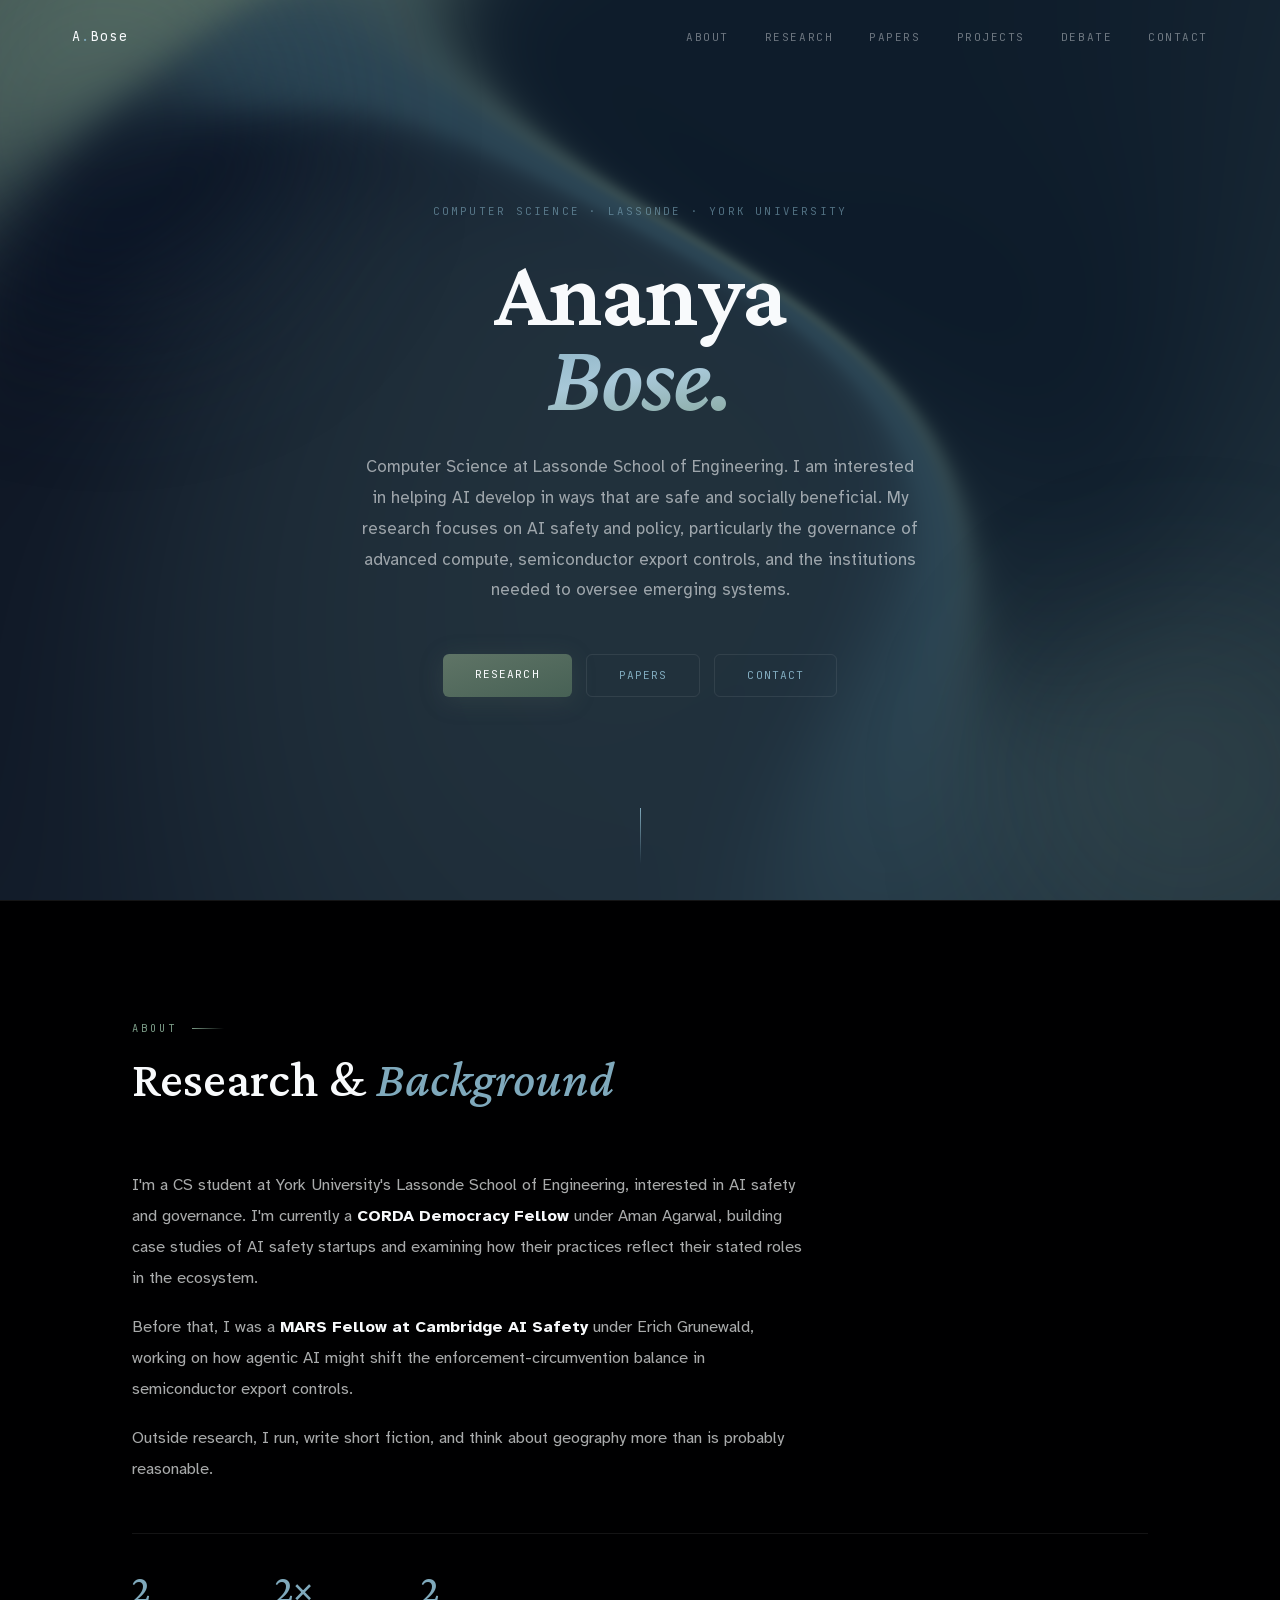
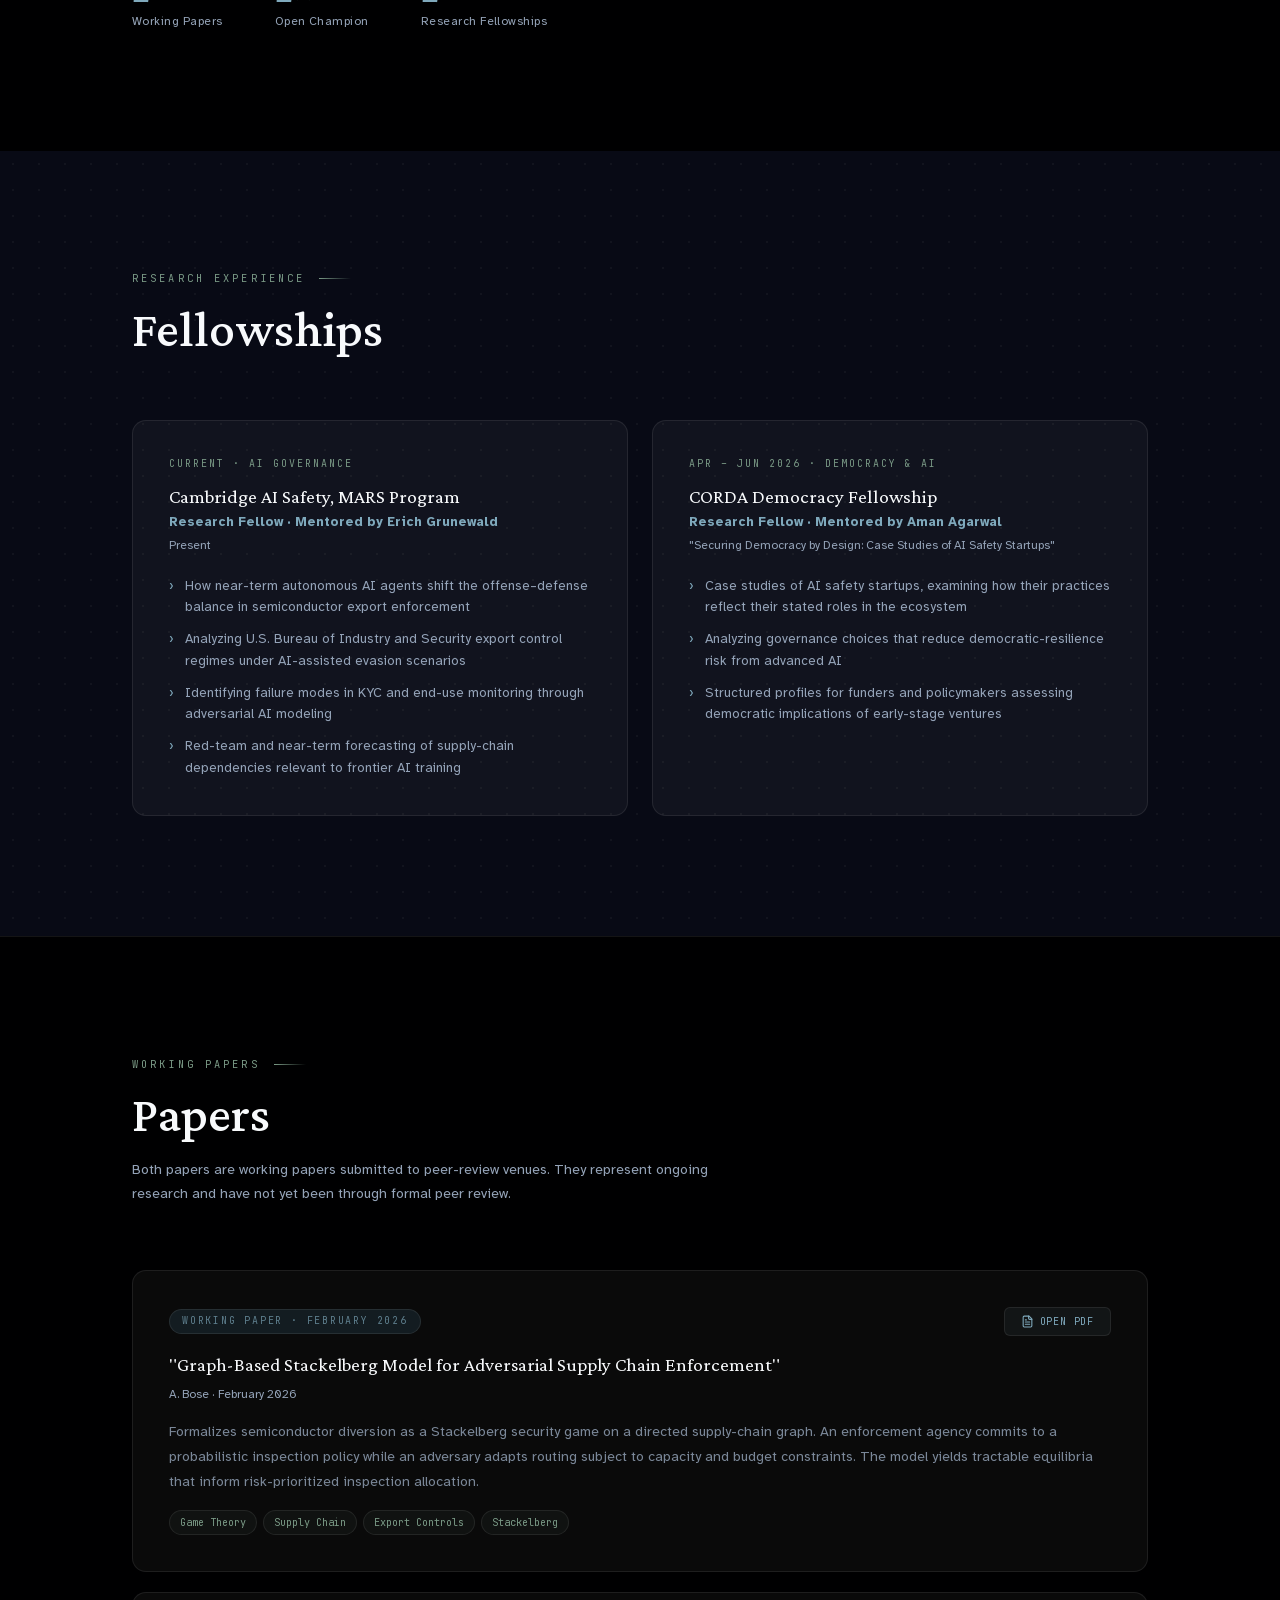
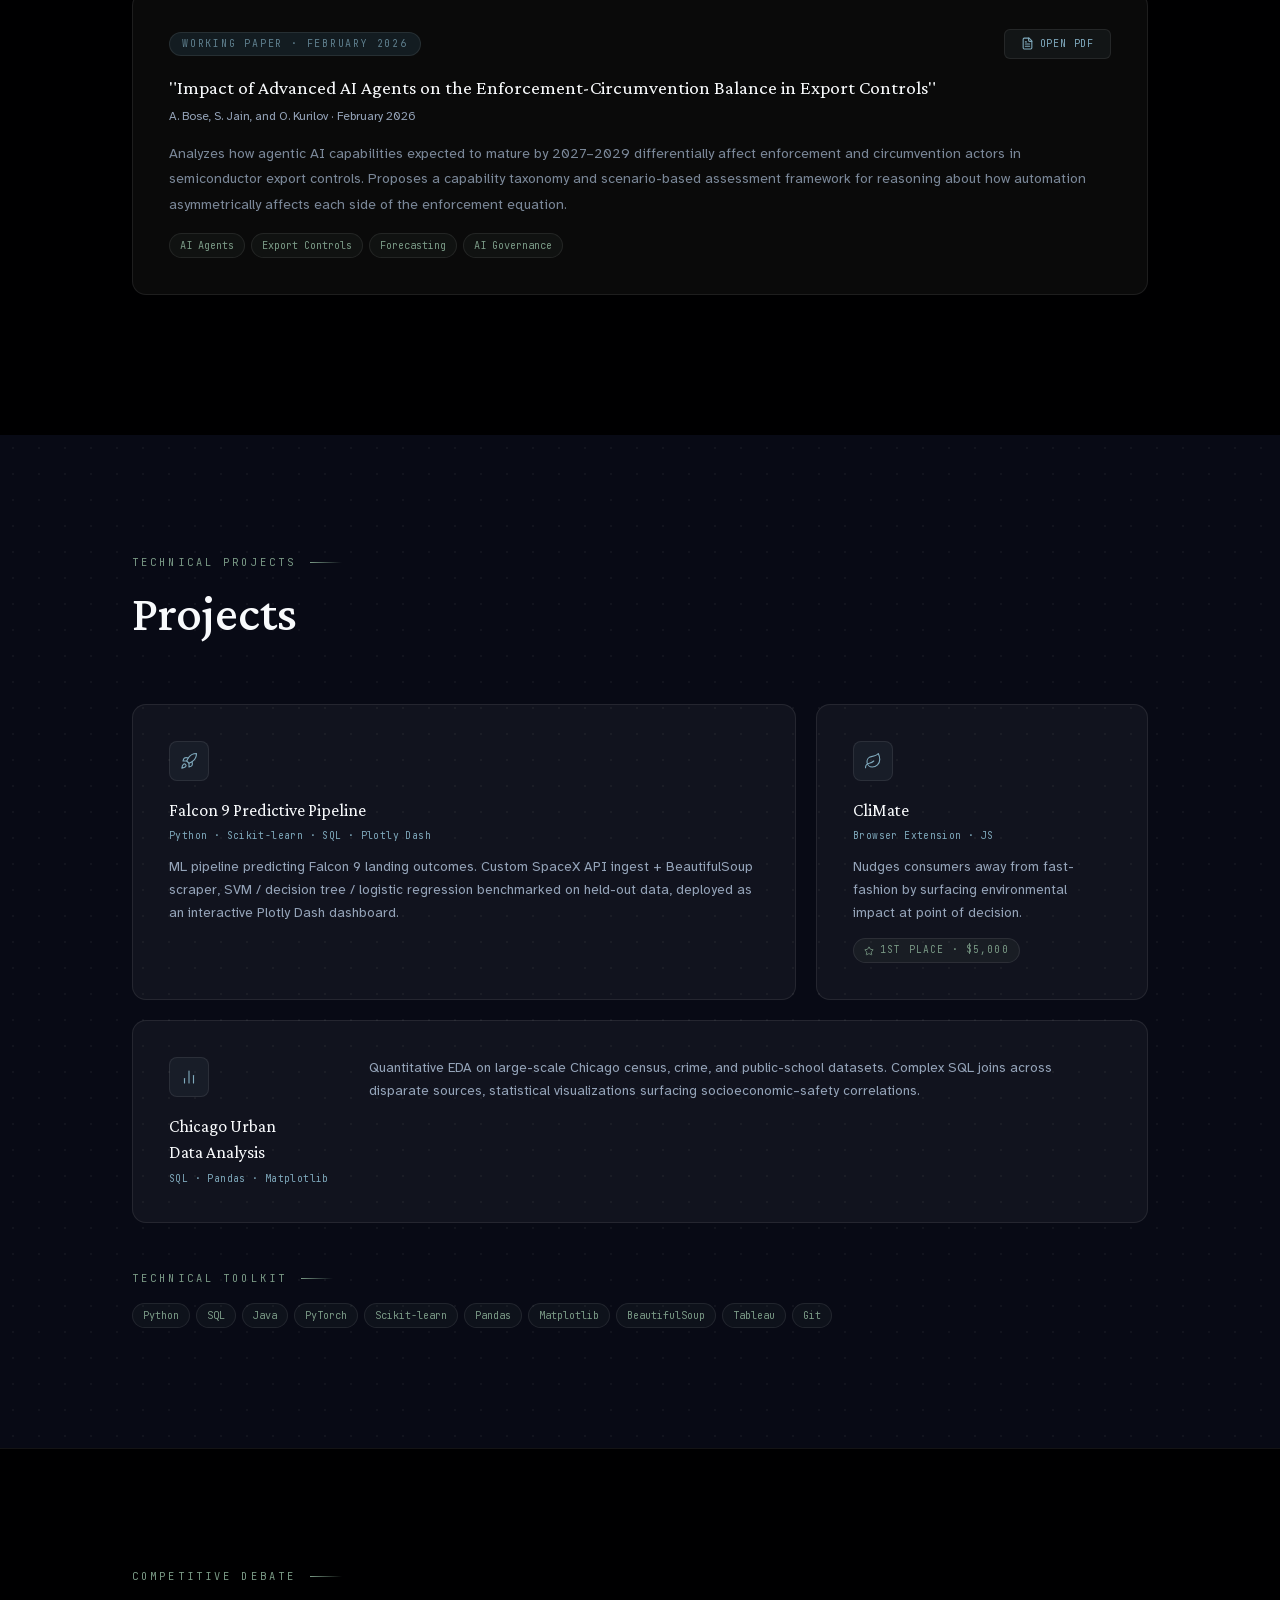
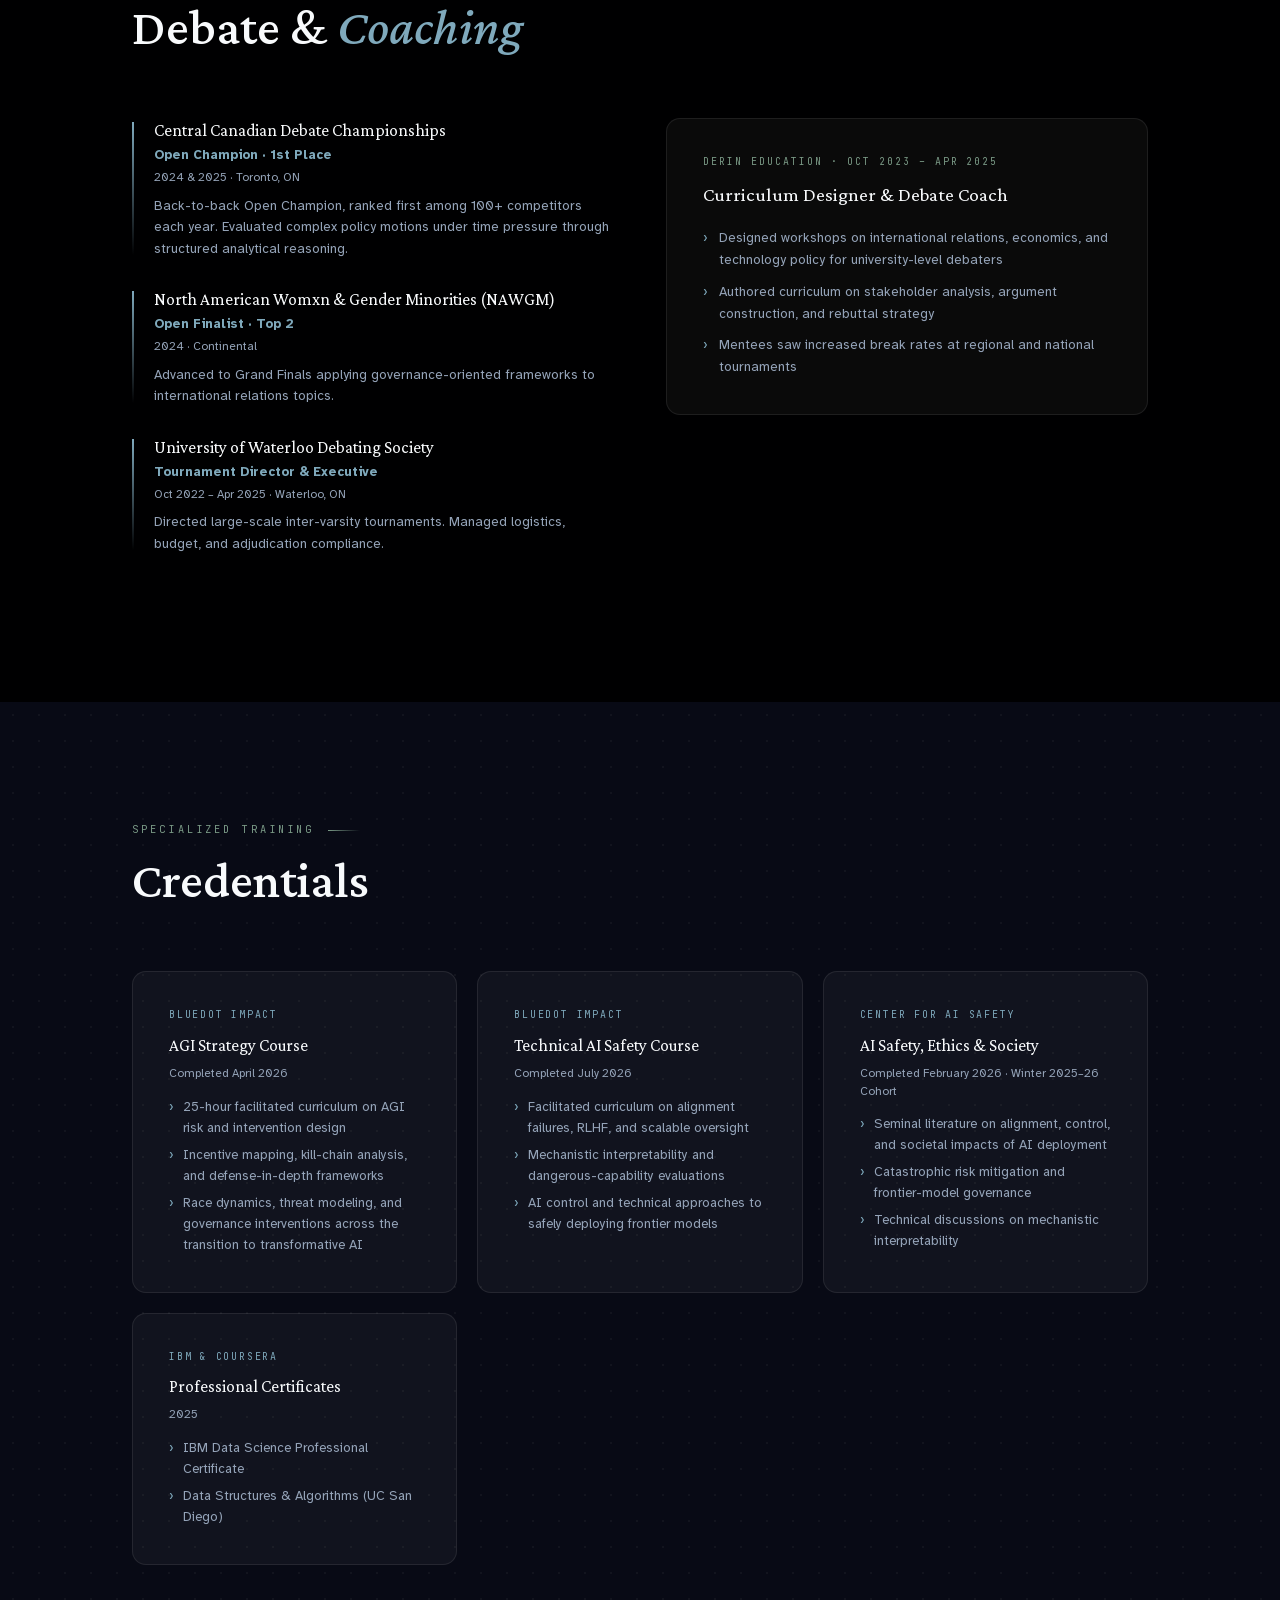
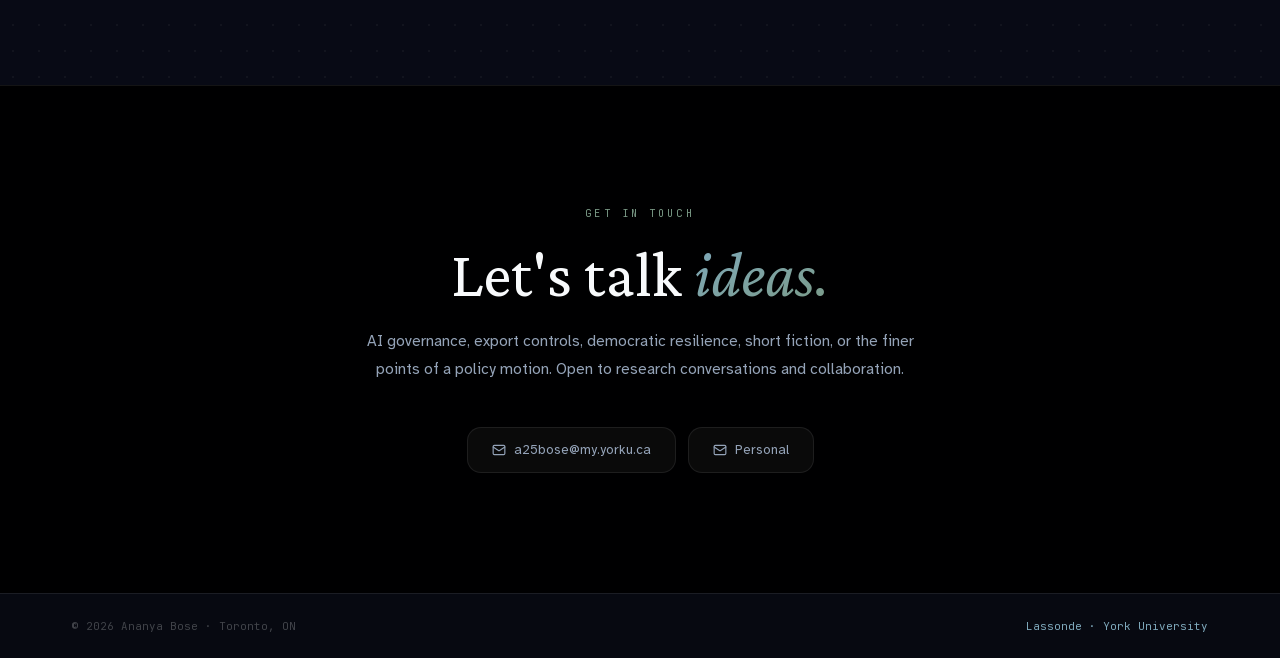
==== commit cd4372d4: "Fix swapped paper PDFs, update byline, add BlueDot Technical AI Safety credential - Replace stackelb" ====
--- a/index.html
+++ b/index.html
@@ -15,4 +15,4 @@
             0%, 100% { opacity: var(--lo, 0.04); transform: translateY(0); }
             50%       { opacity: var(--hi, 0.4);  transform: translateY(var(--rise, -8px)); }
           }
-        </style><nav class="fixed top-0 left-0 right-0 z-50 flex items-center justify-between transition-all duration-300 px-[72px] py-6" style="transition-timing-function:var(--ease-spring)"><a class="font-mono text-[0.84rem] tracking-[0.1em] text-[#F8FAFC] no-underline" href="#hero">A<span class="text-[#7FA9BC]">.</span>Bose</a><ul class="list-none flex gap-9 m-0 p-0"><li><a class="font-mono text-[0.69rem] tracking-[0.14em] uppercase no-underline transition-colors duration-200 relative group text-[#F8FAFC]/40 hover:text-[#7FA9BC]" href="#about">about<span class="absolute -bottom-1 left-0 h-px bg-gradient-to-r from-[#5F7466] to-[#7FA9BC] transition-all duration-[280ms] w-0 group-hover:w-full" style="transition-timing-function:var(--ease-spring)"></span></a></li><li><a class="font-mono text-[0.69rem] tracking-[0.14em] uppercase no-underline transition-colors duration-200 relative group text-[#F8FAFC]/40 hover:text-[#7FA9BC]" href="#research">research<span class="absolute -bottom-1 left-0 h-px bg-gradient-to-r from-[#5F7466] to-[#7FA9BC] transition-all duration-[280ms] w-0 group-hover:w-full" style="transition-timing-function:var(--ease-spring)"></span></a></li><li><a class="font-mono text-[0.69rem] tracking-[0.14em] uppercase no-underline transition-colors duration-200 relative group text-[#F8FAFC]/40 hover:text-[#7FA9BC]" href="#papers">papers<span class="absolute -bottom-1 left-0 h-px bg-gradient-to-r from-[#5F7466] to-[#7FA9BC] transition-all duration-[280ms] w-0 group-hover:w-full" style="transition-timing-function:var(--ease-spring)"></span></a></li><li><a class="font-mono text-[0.69rem] tracking-[0.14em] uppercase no-underline transition-colors duration-200 relative group text-[#F8FAFC]/40 hover:text-[#7FA9BC]" href="#projects">projects<span class="absolute -bottom-1 left-0 h-px bg-gradient-to-r from-[#5F7466] to-[#7FA9BC] transition-all duration-[280ms] w-0 group-hover:w-full" style="transition-timing-function:var(--ease-spring)"></span></a></li><li><a class="font-mono text-[0.69rem] tracking-[0.14em] uppercase no-underline transition-colors duration-200 relative group text-[#F8FAFC]/40 hover:text-[#7FA9BC]" href="#debate">debate<span class="absolute -bottom-1 left-0 h-px bg-gradient-to-r from-[#5F7466] to-[#7FA9BC] transition-all duration-[280ms] w-0 group-hover:w-full" style="transition-timing-function:var(--ease-spring)"></span></a></li><li><a class="font-mono text-[0.69rem] tracking-[0.14em] uppercase no-underline transition-colors duration-200 relative group text-[#F8FAFC]/40 hover:text-[#7FA9BC]" href="#contact">contact<span class="absolute -bottom-1 left-0 h-px bg-gradient-to-r from-[#5F7466] to-[#7FA9BC] transition-all duration-[280ms] w-0 group-hover:w-full" style="transition-timing-function:var(--ease-spring)"></span></a></li></ul></nav><section id="hero" class="relative h-screen flex items-center justify-center overflow-hidden"><div class="absolute inset-0 w-full h-full"></div><div class="absolute top-[-10%] left-[-8%] w-[420px] h-[420px] rounded-full bg-[#2B4656]/25 blur-[80px] animate-[blob-drift_22s_ease-in-out_infinite_alternate] pointer-events-none"></div><div class="absolute bottom-[-5%] right-[-6%] w-[340px] h-[340px] rounded-full bg-[#5F7466]/15 blur-[80px] animate-[blob-drift_18s_6s_ease-in-out_infinite_alternate] pointer-events-none"></div><div class="absolute top-[30%] left-[60%] w-[260px] h-[260px] rounded-full bg-[#7FA9BC]/08 blur-[80px] animate-[blob-drift_26s_12s_ease-in-out_infinite_alternate] pointer-events-none"></div><div class="relative z-10 text-center max-w-[900px] px-12"><p class="font-mono text-[0.67rem] tracking-[0.3em] uppercase text-[#7FA9BC]/60 mb-8 animate-[fade-up_0.7s_0.05s_var(--ease-spring)_forwards] opacity-0">Computer Science · Lassonde · York University</p><h1 class="font-serif font-semibold leading-[0.88] tracking-[-0.02em] text-[clamp(3.6rem,7.5vw,6.4rem)] mb-0 animate-[fade-up_0.9s_0.2s_var(--ease-spring)_forwards] opacity-0"><span class="block text-[#F8FAFC]">Ananya</span><span class="block italic bg-gradient-to-br from-[#7FA9BC] via-[#a8c8d8] to-[#7a9a86] bg-clip-text text-transparent">Bose.</span></h1><p class="mt-8 text-[1.06rem] text-[#F8FAFC]/58 font-light leading-[1.82] max-w-[560px] mx-auto animate-[fade-up_0.8s_0.42s_var(--ease-spring)_forwards] opacity-0">Computer Science at Lassonde School of Engineering. I am interested in helping AI develop in ways that are safe and socially beneficial. My research focuses on AI safety and policy, particularly the governance of advanced compute, semiconductor export controls, and the institutions needed to oversee emerging systems.</p><div class="mt-12 flex gap-3.5 justify-center flex-wrap animate-[fade-up_0.8s_0.62s_var(--ease-spring)_forwards] opacity-0"><a class="px-8 py-3 font-mono text-[0.7rem] tracking-[0.1em] uppercase text-[#F8FAFC] rounded-[6px] bg-gradient-to-br from-[#5F7466] to-[#476155] shadow-[0_4px_24px_rgba(95,116,102,0.22)] hover:-translate-y-0.5 hover:shadow-[0_10px_36px_rgba(95,116,102,0.36)] active:scale-[0.97] transition-all duration-[180ms] [transition-timing-function:var(--ease-spring)]" href="#research">Research</a><a class="px-8 py-3 font-mono text-[0.7rem] tracking-[0.1em] uppercase text-[#7FA9BC] rounded-[6px] border border-[#7FA9BC]/28 bg-[#7FA9BC]/05 hover:border-[#7FA9BC] hover:bg-[#7FA9BC]/10 hover:-translate-y-0.5 active:scale-[0.97] transition-all duration-[180ms] [transition-timing-function:var(--ease-spring)]" href="#papers">Papers</a><a class="px-8 py-3 font-mono text-[0.7rem] tracking-[0.1em] uppercase text-[#7FA9BC] rounded-[6px] border border-[#7FA9BC]/28 bg-[#7FA9BC]/05 hover:border-[#7FA9BC] hover:bg-[#7FA9BC]/10 hover:-translate-y-0.5 active:scale-[0.97] transition-all duration-[180ms] [transition-timing-function:var(--ease-spring)]" href="#contact">Contact</a></div></div><div class="absolute bottom-9 left-1/2 -translate-x-1/2 flex flex-col items-center animate-[fade-up_0.7s_1s_var(--ease-spring)_forwards] opacity-0"><div class="w-px h-14 bg-gradient-to-b from-[#7FA9BC] to-transparent animate-[spulse_2.4s_ease-in-out_infinite]"></div></div></section><div class="border-t border-[var(--border)] py-[120px]" id="about"><div class="max-w-[1160px] mx-auto px-[72px]"><div class="mb-16"><div class="font-mono text-[0.65rem] text-[#7a9a86] tracking-[0.3em] uppercase mb-3.5 flex items-center gap-3.5 after:content-[&#x27;&#x27;] after:flex-1 after:max-w-[32px] after:h-px after:bg-gradient-to-r after:from-[#7a9a86] after:to-transparent">About</div><h2 class="font-serif font-medium text-[clamp(2.2rem,4.5vw,3.2rem)] leading-[1.08] text-[#F8FAFC]">Research &amp; <em class="italic text-[#7FA9BC]">Background</em></h2></div><div class="space-y-[18px] text-[1.02rem] leading-[1.9] text-[#F8FAFC]/68 max-w-[680px]"><p>I&#x27;m a CS student at York University&#x27;s Lassonde School of Engineering, interested in AI safety and governance. I&#x27;m currently a<!-- --> <strong class="text-[#F8FAFC] font-bold">CORDA Democracy Fellow</strong> under Aman Agarwal, building case studies of AI safety startups and examining how their practices reflect their stated roles in the ecosystem.</p><p>Before that, I was a<!-- --> <strong class="text-[#F8FAFC] font-bold">MARS Fellow at Cambridge AI Safety</strong> under Erich Grunewald, working on how agentic AI might shift the enforcement-circumvention balance in semiconductor export controls.</p><p>Outside research, I run, write short fiction, and think about geography more than is probably reasonable.</p></div><div class="flex gap-[52px] mt-12 pt-9 border-t border-[var(--border)] flex-wrap"><div><div class="font-serif font-medium text-[2.4rem] text-[#7FA9BC] leading-none">2</div><div class="text-[0.74rem] text-[#94A3B8] mt-[5px] tracking-[0.04em]">Working Papers</div></div><div><div class="font-serif font-medium text-[2.4rem] text-[#7FA9BC] leading-none">2×</div><div class="text-[0.74rem] text-[#94A3B8] mt-[5px] tracking-[0.04em]">Open Champion</div></div><div><div class="font-serif font-medium text-[2.4rem] text-[#7FA9BC] leading-none">2</div><div class="text-[0.74rem] text-[#94A3B8] mt-[5px] tracking-[0.04em]">Research Fellowships</div></div></div></div></div><div class="py-[120px] relative" id="research" style="background:rgba(14,18,35,0.6);background-image:radial-gradient(rgba(255,255,255,0.04) 1px, transparent 1px);background-size:26px 26px"><div class="max-w-[1160px] mx-auto px-[72px]"><div class="mb-16"><div class="font-mono text-[0.65rem] text-[#7a9a86] tracking-[0.3em] uppercase mb-3.5 flex items-center gap-3.5 after:content-[&#x27;&#x27;] after:flex-1 after:max-w-[32px] after:h-px after:bg-gradient-to-r after:from-[#7a9a86] after:to-transparent">Research Experience</div><h2 class="font-serif font-medium text-[clamp(2.2rem,4.5vw,3.2rem)] leading-[1.08] text-[#F8FAFC]">Fellowships</h2></div><div class="grid grid-cols-2 gap-6"><div class="relative overflow-hidden rounded-[14px] p-9 border transition-all duration-[220ms] bg-[rgba(255,255,255,0.04)] border-[var(--border)] hover:bg-[rgba(255,255,255,0.07)] hover:border-[var(--border-accent)] hover:-translate-y-[3px] hover:shadow-[0_12px_32px_rgba(0,0,0,0.35)] before:absolute before:inset-x-0 before:top-0 before:h-px before:bg-gradient-to-r before:from-transparent before:via-[#7FA9BC] before:to-[#5F7466] before:opacity-0 hover:before:opacity-100 before:transition-opacity before:duration-300 after:absolute after:inset-0 after:rounded-[inherit] after:pointer-events-none after:bg-[radial-gradient(480px_circle_at_var(--mx,50%)_var(--my,50%),rgba(127,169,188,0.07),transparent_65%)] after:opacity-0 hover:after:opacity-100 after:transition-opacity after:duration-300" style="transition-timing-function:var(--ease-spring)"><div class="font-mono text-[0.62rem] text-[#7a9a86] tracking-[0.2em] uppercase mb-3">Current · AI Governance</div><h3 class="font-serif text-[1.22rem] text-[#F8FAFC] leading-[1.3] mb-1">Cambridge AI Safety, MARS Program</h3><div class="text-[0.82rem] text-[#7FA9BC] font-bold mb-1">Research Fellow · Mentored by Erich Grunewald</div><div class="text-[0.74rem] text-[#94A3B8] mb-5">Present</div><ul class="space-y-2.5"><li class="text-[0.84rem] text-[#94A3B8] leading-[1.62] pl-4 relative before:content-[&#x27;›&#x27;] before:absolute before:left-0 before:text-[#7FA9BC]">How near-term autonomous AI agents shift the offense–defense balance in semiconductor export enforcement</li><li class="text-[0.84rem] text-[#94A3B8] leading-[1.62] pl-4 relative before:content-[&#x27;›&#x27;] before:absolute before:left-0 before:text-[#7FA9BC]">Analyzing U.S. Bureau of Industry and Security export control regimes under AI-assisted evasion scenarios</li><li class="text-[0.84rem] text-[#94A3B8] leading-[1.62] pl-4 relative before:content-[&#x27;›&#x27;] before:absolute before:left-0 before:text-[#7FA9BC]">Identifying failure modes in KYC and end-use monitoring through adversarial AI modeling</li><li class="text-[0.84rem] text-[#94A3B8] leading-[1.62] pl-4 relative before:content-[&#x27;›&#x27;] before:absolute before:left-0 before:text-[#7FA9BC]">Red-team and near-term forecasting of supply-chain dependencies relevant to frontier AI training</li></ul></div><div class="relative overflow-hidden rounded-[14px] p-9 border transition-all duration-[220ms] bg-[rgba(255,255,255,0.04)] border-[var(--border)] hover:bg-[rgba(255,255,255,0.07)] hover:border-[var(--border-accent)] hover:-translate-y-[3px] hover:shadow-[0_12px_32px_rgba(0,0,0,0.35)] before:absolute before:inset-x-0 before:top-0 before:h-px before:bg-gradient-to-r before:from-transparent before:via-[#7FA9BC] before:to-[#5F7466] before:opacity-0 hover:before:opacity-100 before:transition-opacity before:duration-300 after:absolute after:inset-0 after:rounded-[inherit] after:pointer-events-none after:bg-[radial-gradient(480px_circle_at_var(--mx,50%)_var(--my,50%),rgba(127,169,188,0.07),transparent_65%)] after:opacity-0 hover:after:opacity-100 after:transition-opacity after:duration-300" style="transition-timing-function:var(--ease-spring)"><div class="font-mono text-[0.62rem] text-[#7a9a86] tracking-[0.2em] uppercase mb-3">Apr – Jun 2026 · Democracy &amp; AI</div><h3 class="font-serif text-[1.22rem] text-[#F8FAFC] leading-[1.3] mb-1">CORDA Democracy Fellowship</h3><div class="text-[0.82rem] text-[#7FA9BC] font-bold mb-1">Research Fellow · Mentored by Aman Agarwal</div><div class="text-[0.74rem] text-[#94A3B8] mb-5">&quot;Securing Democracy by Design: Case Studies of AI Safety Startups&quot;</div><ul class="space-y-2.5"><li class="text-[0.84rem] text-[#94A3B8] leading-[1.62] pl-4 relative before:content-[&#x27;›&#x27;] before:absolute before:left-0 before:text-[#7FA9BC]">Case studies of AI safety startups, examining how their practices reflect their stated roles in the ecosystem</li><li class="text-[0.84rem] text-[#94A3B8] leading-[1.62] pl-4 relative before:content-[&#x27;›&#x27;] before:absolute before:left-0 before:text-[#7FA9BC]">Analyzing governance choices that reduce democratic-resilience risk from advanced AI</li><li class="text-[0.84rem] text-[#94A3B8] leading-[1.62] pl-4 relative before:content-[&#x27;›&#x27;] before:absolute before:left-0 before:text-[#7FA9BC]">Structured profiles for funders and policymakers assessing democratic implications of early-stage ventures</li></ul></div></div></div></div><div class="border-t border-[var(--border)] py-[120px]" id="papers"><div class="max-w-[1160px] mx-auto px-[72px]"><div class="mb-16"><div class="font-mono text-[0.65rem] text-[#7a9a86] tracking-[0.3em] uppercase mb-3.5 flex items-center gap-3.5 after:content-[&#x27;&#x27;] after:flex-1 after:max-w-[32px] after:h-px after:bg-gradient-to-r after:from-[#7a9a86] after:to-transparent">Working Papers</div><h2 class="font-serif font-medium text-[clamp(2.2rem,4.5vw,3.2rem)] leading-[1.08] text-[#F8FAFC]">Papers</h2><p class="mt-4 text-[0.88rem] text-[#94A3B8] leading-[1.72] max-w-[600px]">Both papers are working papers submitted to peer-review venues. They represent ongoing research and have not yet been through formal peer review.</p></div><div class="relative overflow-hidden rounded-[14px] p-9 border transition-all duration-[220ms] bg-[rgba(255,255,255,0.04)] border-[var(--border)] hover:bg-[rgba(255,255,255,0.07)] hover:border-[var(--border-accent)] hover:-translate-y-[3px] hover:shadow-[0_12px_32px_rgba(0,0,0,0.35)] before:absolute before:inset-x-0 before:top-0 before:h-px before:bg-gradient-to-r before:from-transparent before:via-[#7FA9BC] before:to-[#5F7466] before:opacity-0 hover:before:opacity-100 before:transition-opacity before:duration-300 after:absolute after:inset-0 after:rounded-[inherit] after:pointer-events-none after:bg-[radial-gradient(480px_circle_at_var(--mx,50%)_var(--my,50%),rgba(127,169,188,0.07),transparent_65%)] after:opacity-0 hover:after:opacity-100 after:transition-opacity after:duration-300 mb-5" style="transition-timing-function:var(--ease-spring)"><div class="flex justify-between items-center gap-3 flex-wrap mb-4"><span class="font-mono text-[0.62rem] tracking-[0.18em] uppercase text-[#7FA9BC]/70 bg-[rgba(43,70,86,0.32)] border border-[rgba(43,70,86,0.55)] px-3 py-1 rounded-full">Working Paper · February 2026</span><a href="stackelberg-game-theory.pdf" target="_blank" rel="noopener noreferrer" class="inline-flex items-center gap-1.5 px-4 py-1.5 font-mono text-[0.63rem] tracking-[0.08em] uppercase text-[#7FA9BC] bg-[rgba(127,169,188,0.07)] border border-[rgba(127,169,188,0.28)] rounded-[6px] hover:bg-[rgba(127,169,188,0.16)] hover:border-[#7FA9BC] hover:text-[#F8FAFC] hover:-translate-y-px active:scale-[0.97] transition-all duration-[180ms] no-underline" style="transition-timing-function:var(--ease-spring)"><svg xmlns="http://www.w3.org/2000/svg" width="13" height="13" viewBox="0 0 24 24" fill="none" stroke="currentColor" stroke-width="2" stroke-linecap="round" stroke-linejoin="round" class="lucide lucide-file-text"><path d="M15 2H6a2 2 0 0 0-2 2v16a2 2 0 0 0 2 2h12a2 2 0 0 0 2-2V7Z"></path><path d="M14 2v4a2 2 0 0 0 2 2h4"></path><path d="M10 9H8"></path><path d="M16 13H8"></path><path d="M16 17H8"></path></svg>Open PDF</a></div><a href="stackelberg-game-theory.pdf" target="_blank" rel="noopener noreferrer" class="block mb-1.5 no-underline group"><h3 class="font-serif text-[1.2rem] text-[#F8FAFC] leading-[1.4] group-hover:text-[#a8c8d8] transition-colors duration-200">&quot;Graph-Based Stackelberg Model for Adversarial Supply Chain Enforcement&quot;</h3></a><div class="text-[0.75rem] text-[#94A3B8] mb-4">A. Bose · February 2026</div><p class="text-[0.88rem] text-[rgba(148,163,184,0.82)] leading-[1.78]">Formalizes semiconductor diversion as a Stackelberg security game on a directed supply-chain graph. An enforcement agency commits to a probabilistic inspection policy while an adversary adapts routing subject to capacity and budget constraints. The model yields tractable equilibria that inform risk-prioritized inspection allocation.</p><div class="flex flex-wrap gap-1.5 mt-4"><span class="px-2.5 py-1 font-mono text-[0.64rem] text-[#7a9a86] bg-[rgba(95,116,102,0.08)] border border-[rgba(95,116,102,0.18)] rounded-full">Game Theory</span><span class="px-2.5 py-1 font-mono text-[0.64rem] text-[#7a9a86] bg-[rgba(95,116,102,0.08)] border border-[rgba(95,116,102,0.18)] rounded-full">Supply Chain</span><span class="px-2.5 py-1 font-mono text-[0.64rem] text-[#7a9a86] bg-[rgba(95,116,102,0.08)] border border-[rgba(95,116,102,0.18)] rounded-full">Export Controls</span><span class="px-2.5 py-1 font-mono text-[0.64rem] text-[#7a9a86] bg-[rgba(95,116,102,0.08)] border border-[rgba(95,116,102,0.18)] rounded-full">Stackelberg</span></div></div><div class="relative overflow-hidden rounded-[14px] p-9 border transition-all duration-[220ms] bg-[rgba(255,255,255,0.04)] border-[var(--border)] hover:bg-[rgba(255,255,255,0.07)] hover:border-[var(--border-accent)] hover:-translate-y-[3px] hover:shadow-[0_12px_32px_rgba(0,0,0,0.35)] before:absolute before:inset-x-0 before:top-0 before:h-px before:bg-gradient-to-r before:from-transparent before:via-[#7FA9BC] before:to-[#5F7466] before:opacity-0 hover:before:opacity-100 before:transition-opacity before:duration-300 after:absolute after:inset-0 after:rounded-[inherit] after:pointer-events-none after:bg-[radial-gradient(480px_circle_at_var(--mx,50%)_var(--my,50%),rgba(127,169,188,0.07),transparent_65%)] after:opacity-0 hover:after:opacity-100 after:transition-opacity after:duration-300 mb-5" style="transition-timing-function:var(--ease-spring)"><div class="flex justify-between items-center gap-3 flex-wrap mb-4"><span class="font-mono text-[0.62rem] tracking-[0.18em] uppercase text-[#7FA9BC]/70 bg-[rgba(43,70,86,0.32)] border border-[rgba(43,70,86,0.55)] px-3 py-1 rounded-full">Working Paper · February 2026</span><a href="ai-agents-export-controls.pdf" target="_blank" rel="noopener noreferrer" class="inline-flex items-center gap-1.5 px-4 py-1.5 font-mono text-[0.63rem] tracking-[0.08em] uppercase text-[#7FA9BC] bg-[rgba(127,169,188,0.07)] border border-[rgba(127,169,188,0.28)] rounded-[6px] hover:bg-[rgba(127,169,188,0.16)] hover:border-[#7FA9BC] hover:text-[#F8FAFC] hover:-translate-y-px active:scale-[0.97] transition-all duration-[180ms] no-underline" style="transition-timing-function:var(--ease-spring)"><svg xmlns="http://www.w3.org/2000/svg" width="13" height="13" viewBox="0 0 24 24" fill="none" stroke="currentColor" stroke-width="2" stroke-linecap="round" stroke-linejoin="round" class="lucide lucide-file-text"><path d="M15 2H6a2 2 0 0 0-2 2v16a2 2 0 0 0 2 2h12a2 2 0 0 0 2-2V7Z"></path><path d="M14 2v4a2 2 0 0 0 2 2h4"></path><path d="M10 9H8"></path><path d="M16 13H8"></path><path d="M16 17H8"></path></svg>Open PDF</a></div><a href="ai-agents-export-controls.pdf" target="_blank" rel="noopener noreferrer" class="block mb-1.5 no-underline group"><h3 class="font-serif text-[1.2rem] text-[#F8FAFC] leading-[1.4] group-hover:text-[#a8c8d8] transition-colors duration-200">&quot;Impact of Advanced AI Agents on the Enforcement-Circumvention Balance in Export Controls&quot;</h3></a><div class="text-[0.75rem] text-[#94A3B8] mb-4">A. Bose, S. Jain, O. Kurilov, and E. Grunewald · February 2026</div><p class="text-[0.88rem] text-[rgba(148,163,184,0.82)] leading-[1.78]">Analyzes how agentic AI capabilities expected to mature by 2027–2029 differentially affect enforcement and circumvention actors in semiconductor export controls. Proposes a capability taxonomy and scenario-based assessment framework for reasoning about how automation asymmetrically affects each side of the enforcement equation.</p><div class="flex flex-wrap gap-1.5 mt-4"><span class="px-2.5 py-1 font-mono text-[0.64rem] text-[#7a9a86] bg-[rgba(95,116,102,0.08)] border border-[rgba(95,116,102,0.18)] rounded-full">AI Agents</span><span class="px-2.5 py-1 font-mono text-[0.64rem] text-[#7a9a86] bg-[rgba(95,116,102,0.08)] border border-[rgba(95,116,102,0.18)] rounded-full">Export Controls</span><span class="px-2.5 py-1 font-mono text-[0.64rem] text-[#7a9a86] bg-[rgba(95,116,102,0.08)] border border-[rgba(95,116,102,0.18)] rounded-full">Forecasting</span><span class="px-2.5 py-1 font-mono text-[0.64rem] text-[#7a9a86] bg-[rgba(95,116,102,0.08)] border border-[rgba(95,116,102,0.18)] rounded-full">AI Governance</span></div></div></div></div><div class="py-[120px] relative" id="projects" style="background:rgba(14,18,35,0.6);background-image:radial-gradient(rgba(255,255,255,0.04) 1px, transparent 1px);background-size:26px 26px"><div class="max-w-[1160px] mx-auto px-[72px]"><div class="mb-16"><div class="font-mono text-[0.65rem] text-[#7a9a86] tracking-[0.3em] uppercase mb-3.5 flex items-center gap-3.5 after:content-[&#x27;&#x27;] after:flex-1 after:max-w-[32px] after:h-px after:bg-gradient-to-r after:from-[#7a9a86] after:to-transparent">Technical Projects</div><h2 class="font-serif font-medium text-[clamp(2.2rem,4.5vw,3.2rem)] leading-[1.08] text-[#F8FAFC]">Projects</h2></div><div class="grid grid-cols-[2fr_1fr] gap-5"><a href="https://github.com/anetbose/SpaceX-Falcon-9-Launch-Predictor" target="_blank" rel="noopener noreferrer" class="block no-underline"><div class="relative overflow-hidden rounded-[14px] p-9 border bg-[rgba(255,255,255,0.04)] border-[var(--border)] hover:bg-[rgba(255,255,255,0.07)] hover:-translate-y-[3px] hover:shadow-[0_12px_32px_rgba(0,0,0,0.35)] before:absolute before:inset-x-0 before:top-0 before:h-px before:bg-gradient-to-r before:from-transparent before:via-[#7FA9BC] before:to-[#5F7466] before:opacity-0 hover:before:opacity-100 before:transition-opacity before:duration-300 after:absolute after:inset-0 after:rounded-[inherit] after:pointer-events-none after:bg-[radial-gradient(480px_circle_at_var(--mx,50%)_var(--my,50%),rgba(127,169,188,0.07),transparent_65%)] after:opacity-0 hover:after:opacity-100 after:transition-opacity after:duration-300 h-full cursor-pointer hover:border-[#7FA9BC]/50 transition-colors duration-200" style="transition-timing-function:var(--ease-spring)"><div class="w-10 h-10 rounded-[8px] bg-[rgba(127,169,188,0.07)] border border-[rgba(127,169,188,0.14)] flex items-center justify-center mb-4 text-[#7FA9BC]"><svg xmlns="http://www.w3.org/2000/svg" width="18" height="18" viewBox="0 0 24 24" fill="none" stroke="currentColor" stroke-width="1.5" stroke-linecap="round" stroke-linejoin="round" class="lucide lucide-rocket"><path d="M4.5 16.5c-1.5 1.26-2 5-2 5s3.74-.5 5-2c.71-.84.7-2.13-.09-2.91a2.18 2.18 0 0 0-2.91-.09z"></path><path d="m12 15-3-3a22 22 0 0 1 2-3.95A12.88 12.88 0 0 1 22 2c0 2.72-.78 7.5-6 11a22.35 22.35 0 0 1-4 2z"></path><path d="M9 12H4s.55-3.03 2-4c1.62-1.08 5 0 5 0"></path><path d="M12 15v5s3.03-.55 4-2c1.08-1.62 0-5 0-5"></path></svg></div><h3 class="font-serif text-[1.1rem] text-[#F8FAFC] mb-1.5">Falcon 9 Predictive Pipeline</h3><div class="font-mono text-[0.61rem] text-[#7FA9BC] mb-3 tracking-[0.04em]">Python · Scikit-learn · SQL · Plotly Dash</div><p class="text-[0.85rem] text-[#94A3B8] leading-[1.68]">ML pipeline predicting Falcon 9 landing outcomes. Custom SpaceX API ingest + BeautifulSoup scraper, SVM / decision tree / logistic regression benchmarked on held-out data, deployed as an interactive Plotly Dash dashboard.</p></div></a><div class="relative overflow-hidden rounded-[14px] p-9 border transition-all duration-[220ms] bg-[rgba(255,255,255,0.04)] border-[var(--border)] hover:bg-[rgba(255,255,255,0.07)] hover:border-[var(--border-accent)] hover:-translate-y-[3px] hover:shadow-[0_12px_32px_rgba(0,0,0,0.35)] before:absolute before:inset-x-0 before:top-0 before:h-px before:bg-gradient-to-r before:from-transparent before:via-[#7FA9BC] before:to-[#5F7466] before:opacity-0 hover:before:opacity-100 before:transition-opacity before:duration-300 after:absolute after:inset-0 after:rounded-[inherit] after:pointer-events-none after:bg-[radial-gradient(480px_circle_at_var(--mx,50%)_var(--my,50%),rgba(127,169,188,0.07),transparent_65%)] after:opacity-0 hover:after:opacity-100 after:transition-opacity after:duration-300" style="transition-timing-function:var(--ease-spring)"><div class="w-10 h-10 rounded-[8px] bg-[rgba(127,169,188,0.07)] border border-[rgba(127,169,188,0.14)] flex items-center justify-center mb-4 text-[#7FA9BC]"><svg xmlns="http://www.w3.org/2000/svg" width="18" height="18" viewBox="0 0 24 24" fill="none" stroke="currentColor" stroke-width="1.5" stroke-linecap="round" stroke-linejoin="round" class="lucide lucide-leaf"><path d="M11 20A7 7 0 0 1 9.8 6.1C15.5 5 17 4.48 19 2c1 2 2 4.18 2 8 0 5.5-4.78 10-10 10Z"></path><path d="M2 21c0-3 1.85-5.36 5.08-6C9.5 14.52 12 13 13 12"></path></svg></div><h3 class="font-serif text-[1.1rem] text-[#F8FAFC] mb-1.5">CliMate</h3><div class="font-mono text-[0.61rem] text-[#7FA9BC] mb-3 tracking-[0.04em]">Browser Extension · JS</div><p class="text-[0.85rem] text-[#94A3B8] leading-[1.68]">Nudges consumers away from fast-fashion by surfacing environmental impact at point of decision.</p><div class="inline-flex items-center gap-1.5 mt-3.5 font-mono text-[0.6rem] tracking-[0.12em] uppercase text-[#7a9a86] bg-[rgba(95,116,102,0.1)] border border-[rgba(95,116,102,0.2)] px-2.5 py-1 rounded-full"><svg xmlns="http://www.w3.org/2000/svg" width="10" height="10" viewBox="0 0 24 24" fill="none" stroke="currentColor" stroke-width="2" stroke-linecap="round" stroke-linejoin="round" class="lucide lucide-star"><path d="M11.525 2.295a.53.53 0 0 1 .95 0l2.31 4.679a2.123 2.123 0 0 0 1.595 1.16l5.166.756a.53.53 0 0 1 .294.904l-3.736 3.638a2.123 2.123 0 0 0-.611 1.878l.882 5.14a.53.53 0 0 1-.771.56l-4.618-2.428a2.122 2.122 0 0 0-1.973 0L6.396 21.01a.53.53 0 0 1-.77-.56l.881-5.139a2.122 2.122 0 0 0-.611-1.879L2.16 9.795a.53.53 0 0 1 .294-.906l5.165-.755a2.122 2.122 0 0 0 1.597-1.16z"></path></svg>1st Place · $5,000</div></div><a href="https://github.com/anetbose/Exploratory-Data-Analysis-of-Chicago-Datasets" target="_blank" rel="noopener noreferrer" class="block no-underline col-span-2"><div class="relative overflow-hidden rounded-[14px] p-9 border bg-[rgba(255,255,255,0.04)] border-[var(--border)] hover:bg-[rgba(255,255,255,0.07)] hover:-translate-y-[3px] hover:shadow-[0_12px_32px_rgba(0,0,0,0.35)] before:absolute before:inset-x-0 before:top-0 before:h-px before:bg-gradient-to-r before:from-transparent before:via-[#7FA9BC] before:to-[#5F7466] before:opacity-0 hover:before:opacity-100 before:transition-opacity before:duration-300 after:absolute after:inset-0 after:rounded-[inherit] after:pointer-events-none after:bg-[radial-gradient(480px_circle_at_var(--mx,50%)_var(--my,50%),rgba(127,169,188,0.07),transparent_65%)] after:opacity-0 hover:after:opacity-100 after:transition-opacity after:duration-300 cursor-pointer hover:border-[#7FA9BC]/50 transition-colors duration-200" style="transition-timing-function:var(--ease-spring)"><div class="flex gap-10 items-start"><div class="shrink-0"><div class="w-10 h-10 rounded-[8px] bg-[rgba(127,169,188,0.07)] border border-[rgba(127,169,188,0.14)] flex items-center justify-center mb-4 text-[#7FA9BC]"><svg xmlns="http://www.w3.org/2000/svg" width="18" height="18" viewBox="0 0 24 24" fill="none" stroke="currentColor" stroke-width="1.5" stroke-linecap="round" stroke-linejoin="round" class="lucide lucide-chart-no-axes-column"><line x1="18" x2="18" y1="20" y2="10"></line><line x1="12" x2="12" y1="20" y2="4"></line><line x1="6" x2="6" y1="20" y2="14"></line></svg></div><h3 class="font-serif text-[1.1rem] text-[#F8FAFC] mb-1.5 whitespace-nowrap">Chicago Urban<br/>Data Analysis</h3><div class="font-mono text-[0.61rem] text-[#7FA9BC] tracking-[0.04em]">SQL · Pandas · Matplotlib</div></div><div class="flex-1"><p class="text-[0.85rem] text-[#94A3B8] leading-[1.68]">Quantitative EDA on large-scale Chicago census, crime, and public-school datasets. Complex SQL joins across disparate sources, statistical visualizations surfacing socioeconomic–safety correlations.</p></div></div></div></a></div><div class="mt-12"><div class="font-mono text-[0.65rem] text-[#7a9a86] tracking-[0.3em] uppercase mb-4 flex items-center gap-3.5 after:content-[&#x27;&#x27;] after:flex-1 after:max-w-[32px] after:h-px after:bg-gradient-to-r after:from-[#7a9a86] after:to-transparent">Technical Toolkit</div><div class="flex flex-wrap gap-1.5"><span class="px-2.5 py-1 font-mono text-[0.64rem] text-[#7a9a86] bg-[rgba(95,116,102,0.08)] border border-[rgba(95,116,102,0.18)] rounded-full">Python</span><span class="px-2.5 py-1 font-mono text-[0.64rem] text-[#7a9a86] bg-[rgba(95,116,102,0.08)] border border-[rgba(95,116,102,0.18)] rounded-full">SQL</span><span class="px-2.5 py-1 font-mono text-[0.64rem] text-[#7a9a86] bg-[rgba(95,116,102,0.08)] border border-[rgba(95,116,102,0.18)] rounded-full">Java</span><span class="px-2.5 py-1 font-mono text-[0.64rem] text-[#7a9a86] bg-[rgba(95,116,102,0.08)] border border-[rgba(95,116,102,0.18)] rounded-full">PyTorch</span><span class="px-2.5 py-1 font-mono text-[0.64rem] text-[#7a9a86] bg-[rgba(95,116,102,0.08)] border border-[rgba(95,116,102,0.18)] rounded-full">Scikit-learn</span><span class="px-2.5 py-1 font-mono text-[0.64rem] text-[#7a9a86] bg-[rgba(95,116,102,0.08)] border border-[rgba(95,116,102,0.18)] rounded-full">Pandas</span><span class="px-2.5 py-1 font-mono text-[0.64rem] text-[#7a9a86] bg-[rgba(95,116,102,0.08)] border border-[rgba(95,116,102,0.18)] rounded-full">Matplotlib</span><span class="px-2.5 py-1 font-mono text-[0.64rem] text-[#7a9a86] bg-[rgba(95,116,102,0.08)] border border-[rgba(95,116,102,0.18)] rounded-full">BeautifulSoup</span><span class="px-2.5 py-1 font-mono text-[0.64rem] text-[#7a9a86] bg-[rgba(95,116,102,0.08)] border border-[rgba(95,116,102,0.18)] rounded-full">Tableau</span><span class="px-2.5 py-1 font-mono text-[0.64rem] text-[#7a9a86] bg-[rgba(95,116,102,0.08)] border border-[rgba(95,116,102,0.18)] rounded-full">Git</span></div></div></div></div><div class="border-t border-[var(--border)] py-[120px]" id="debate"><div class="max-w-[1160px] mx-auto px-[72px]"><div class="mb-16"><div class="font-mono text-[0.65rem] text-[#7a9a86] tracking-[0.3em] uppercase mb-3.5 flex items-center gap-3.5 after:content-[&#x27;&#x27;] after:flex-1 after:max-w-[32px] after:h-px after:bg-gradient-to-r after:from-[#7a9a86] after:to-transparent">Competitive Debate</div><h2 class="font-serif font-medium text-[clamp(2.2rem,4.5vw,3.2rem)] leading-[1.08] text-[#F8FAFC]">Debate &amp; <em class="italic text-[#7FA9BC]">Coaching</em></h2></div><div class="grid grid-cols-2 gap-[52px] items-start"><div><div class="pl-[22px] mb-7 relative before:absolute before:left-0 before:top-1 before:bottom-1 before:w-0.5 before:bg-gradient-to-b before:from-[#7FA9BC] before:to-transparent"><div class="font-serif text-[1.08rem] text-[#F8FAFC] mb-0.5">Central Canadian Debate Championships</div><div class="text-[0.8rem] text-[#7FA9BC] font-bold mb-1">Open Champion · 1st Place</div><div class="text-[0.73rem] text-[#94A3B8] mb-2">2024 &amp; 2025 · Toronto, ON</div><p class="text-[0.84rem] text-[#94A3B8] leading-[1.6]">Back-to-back Open Champion, ranked first among 100+ competitors each year. Evaluated complex policy motions under time pressure through structured analytical reasoning.</p></div><div class="pl-[22px] mb-7 relative before:absolute before:left-0 before:top-1 before:bottom-1 before:w-0.5 before:bg-gradient-to-b before:from-[#7FA9BC] before:to-transparent"><div class="font-serif text-[1.08rem] text-[#F8FAFC] mb-0.5">North American Womxn &amp; Gender Minorities (NAWGM)</div><div class="text-[0.8rem] text-[#7FA9BC] font-bold mb-1">Open Finalist · Top 2</div><div class="text-[0.73rem] text-[#94A3B8] mb-2">2024 · Continental</div><p class="text-[0.84rem] text-[#94A3B8] leading-[1.6]">Advanced to Grand Finals applying governance-oriented frameworks to international relations topics.</p></div><div class="pl-[22px] mb-7 relative before:absolute before:left-0 before:top-1 before:bottom-1 before:w-0.5 before:bg-gradient-to-b before:from-[#7FA9BC] before:to-transparent"><div class="font-serif text-[1.08rem] text-[#F8FAFC] mb-0.5">University of Waterloo Debating Society</div><div class="text-[0.8rem] text-[#7FA9BC] font-bold mb-1">Tournament Director &amp; Executive</div><div class="text-[0.73rem] text-[#94A3B8] mb-2">Oct 2022 – Apr 2025 · Waterloo, ON</div><p class="text-[0.84rem] text-[#94A3B8] leading-[1.6]">Directed large-scale inter-varsity tournaments. Managed logistics, budget, and adjudication compliance.</p></div></div><div class="relative overflow-hidden rounded-[14px] p-9 border transition-all duration-[220ms] bg-[rgba(255,255,255,0.04)] border-[var(--border)] hover:bg-[rgba(255,255,255,0.07)] hover:border-[var(--border-accent)] hover:-translate-y-[3px] hover:shadow-[0_12px_32px_rgba(0,0,0,0.35)] before:absolute before:inset-x-0 before:top-0 before:h-px before:bg-gradient-to-r before:from-transparent before:via-[#7FA9BC] before:to-[#5F7466] before:opacity-0 hover:before:opacity-100 before:transition-opacity before:duration-300 after:absolute after:inset-0 after:rounded-[inherit] after:pointer-events-none after:bg-[radial-gradient(480px_circle_at_var(--mx,50%)_var(--my,50%),rgba(127,169,188,0.07),transparent_65%)] after:opacity-0 hover:after:opacity-100 after:transition-opacity after:duration-300" style="transition-timing-function:var(--ease-spring)"><div class="font-mono text-[0.62rem] text-[#7a9a86] tracking-[0.2em] uppercase mb-3">Derin Education · Oct 2023 – Apr 2025</div><h3 class="font-serif text-[1.22rem] text-[#F8FAFC] leading-[1.3] mb-5">Curriculum Designer &amp; Debate Coach</h3><ul class="space-y-2.5"><li class="text-[0.84rem] text-[#94A3B8] leading-[1.62] pl-4 relative before:content-[&#x27;›&#x27;] before:absolute before:left-0 before:text-[#7FA9BC]">Designed workshops on international relations, economics, and technology policy for university-level debaters</li><li class="text-[0.84rem] text-[#94A3B8] leading-[1.62] pl-4 relative before:content-[&#x27;›&#x27;] before:absolute before:left-0 before:text-[#7FA9BC]">Authored curriculum on stakeholder analysis, argument construction, and rebuttal strategy</li><li class="text-[0.84rem] text-[#94A3B8] leading-[1.62] pl-4 relative before:content-[&#x27;›&#x27;] before:absolute before:left-0 before:text-[#7FA9BC]">Mentees saw increased break rates at regional and national tournaments</li></ul></div></div></div></div><div class="py-[120px] relative" id="training" style="background:rgba(14,18,35,0.6);background-image:radial-gradient(rgba(255,255,255,0.04) 1px, transparent 1px);background-size:26px 26px"><div class="max-w-[1160px] mx-auto px-[72px]"><div class="mb-16"><div class="font-mono text-[0.65rem] text-[#7a9a86] tracking-[0.3em] uppercase mb-3.5 flex items-center gap-3.5 after:content-[&#x27;&#x27;] after:flex-1 after:max-w-[32px] after:h-px after:bg-gradient-to-r after:from-[#7a9a86] after:to-transparent">Specialized Training</div><h2 class="font-serif font-medium text-[clamp(2.2rem,4.5vw,3.2rem)] leading-[1.08] text-[#F8FAFC]">Credentials</h2></div><div class="grid grid-cols-3 gap-5"><div class="relative overflow-hidden rounded-[14px] p-9 border transition-all duration-[220ms] bg-[rgba(255,255,255,0.04)] border-[var(--border)] hover:bg-[rgba(255,255,255,0.07)] hover:border-[var(--border-accent)] hover:-translate-y-[3px] hover:shadow-[0_12px_32px_rgba(0,0,0,0.35)] before:absolute before:inset-x-0 before:top-0 before:h-px before:bg-gradient-to-r before:from-transparent before:via-[#7FA9BC] before:to-[#5F7466] before:opacity-0 hover:before:opacity-100 before:transition-opacity before:duration-300 after:absolute after:inset-0 after:rounded-[inherit] after:pointer-events-none after:bg-[radial-gradient(480px_circle_at_var(--mx,50%)_var(--my,50%),rgba(127,169,188,0.07),transparent_65%)] after:opacity-0 hover:after:opacity-100 after:transition-opacity after:duration-300" style="transition-timing-function:var(--ease-spring)"><div class="font-mono text-[0.62rem] text-[#7FA9BC] tracking-[0.18em] uppercase mb-2.5">BlueDot Impact</div><h3 class="font-serif text-[1.08rem] text-[#F8FAFC] mb-1.5">AGI Strategy Course</h3><div class="text-[0.73rem] text-[#94A3B8] mb-3.5">Completed April 2026</div><ul class="space-y-1.5"><li class="text-[0.83rem] text-[#94A3B8] leading-[1.58] pl-3.5 relative before:content-[&#x27;›&#x27;] before:absolute before:left-0 before:text-[#7FA9BC]">25-hour facilitated curriculum on AGI risk and intervention design</li><li class="text-[0.83rem] text-[#94A3B8] leading-[1.58] pl-3.5 relative before:content-[&#x27;›&#x27;] before:absolute before:left-0 before:text-[#7FA9BC]">Incentive mapping, kill-chain analysis, and defense-in-depth frameworks</li><li class="text-[0.83rem] text-[#94A3B8] leading-[1.58] pl-3.5 relative before:content-[&#x27;›&#x27;] before:absolute before:left-0 before:text-[#7FA9BC]">Race dynamics, threat modeling, and governance interventions across the transition to transformative AI</li></ul></div><div class="relative overflow-hidden rounded-[14px] p-9 border transition-all duration-[220ms] bg-[rgba(255,255,255,0.04)] border-[var(--border)] hover:bg-[rgba(255,255,255,0.07)] hover:border-[var(--border-accent)] hover:-translate-y-[3px] hover:shadow-[0_12px_32px_rgba(0,0,0,0.35)] before:absolute before:inset-x-0 before:top-0 before:h-px before:bg-gradient-to-r before:from-transparent before:via-[#7FA9BC] before:to-[#5F7466] before:opacity-0 hover:before:opacity-100 before:transition-opacity before:duration-300 after:absolute after:inset-0 after:rounded-[inherit] after:pointer-events-none after:bg-[radial-gradient(480px_circle_at_var(--mx,50%)_var(--my,50%),rgba(127,169,188,0.07),transparent_65%)] after:opacity-0 hover:after:opacity-100 after:transition-opacity after:duration-300" style="transition-timing-function:var(--ease-spring)"><div class="font-mono text-[0.62rem] text-[#7FA9BC] tracking-[0.18em] uppercase mb-2.5">Center for AI Safety</div><h3 class="font-serif text-[1.08rem] text-[#F8FAFC] mb-1.5">AI Safety, Ethics &amp; Society</h3><div class="text-[0.73rem] text-[#94A3B8] mb-3.5">Completed February 2026 · Winter 2025–26 Cohort</div><ul class="space-y-1.5"><li class="text-[0.83rem] text-[#94A3B8] leading-[1.58] pl-3.5 relative before:content-[&#x27;›&#x27;] before:absolute before:left-0 before:text-[#7FA9BC]">Seminal literature on alignment, control, and societal impacts of AI deployment</li><li class="text-[0.83rem] text-[#94A3B8] leading-[1.58] pl-3.5 relative before:content-[&#x27;›&#x27;] before:absolute before:left-0 before:text-[#7FA9BC]">Catastrophic risk mitigation and frontier-model governance</li><li class="text-[0.83rem] text-[#94A3B8] leading-[1.58] pl-3.5 relative before:content-[&#x27;›&#x27;] before:absolute before:left-0 before:text-[#7FA9BC]">Technical discussions on mechanistic interpretability</li></ul></div><div class="relative overflow-hidden rounded-[14px] p-9 border transition-all duration-[220ms] bg-[rgba(255,255,255,0.04)] border-[var(--border)] hover:bg-[rgba(255,255,255,0.07)] hover:border-[var(--border-accent)] hover:-translate-y-[3px] hover:shadow-[0_12px_32px_rgba(0,0,0,0.35)] before:absolute before:inset-x-0 before:top-0 before:h-px before:bg-gradient-to-r before:from-transparent before:via-[#7FA9BC] before:to-[#5F7466] before:opacity-0 hover:before:opacity-100 before:transition-opacity before:duration-300 after:absolute after:inset-0 after:rounded-[inherit] after:pointer-events-none after:bg-[radial-gradient(480px_circle_at_var(--mx,50%)_var(--my,50%),rgba(127,169,188,0.07),transparent_65%)] after:opacity-0 hover:after:opacity-100 after:transition-opacity after:duration-300" style="transition-timing-function:var(--ease-spring)"><div class="font-mono text-[0.62rem] text-[#7FA9BC] tracking-[0.18em] uppercase mb-2.5">IBM &amp; Coursera</div><h3 class="font-serif text-[1.08rem] text-[#F8FAFC] mb-1.5">Professional Certificates</h3><div class="text-[0.73rem] text-[#94A3B8] mb-3.5">2025</div><ul class="space-y-1.5"><li class="text-[0.83rem] text-[#94A3B8] leading-[1.58] pl-3.5 relative before:content-[&#x27;›&#x27;] before:absolute before:left-0 before:text-[#7FA9BC]">IBM Data Science Professional Certificate</li><li class="text-[0.83rem] text-[#94A3B8] leading-[1.58] pl-3.5 relative before:content-[&#x27;›&#x27;] before:absolute before:left-0 before:text-[#7FA9BC]">Data Structures &amp; Algorithms (UC San Diego)</li></ul></div></div></div></div><div class="border-t border-[var(--border)] py-[120px]" id="contact"><div class="max-w-[1160px] mx-auto px-[72px]"><div class="max-w-[580px] mx-auto text-center"><div class="font-mono text-[0.65rem] text-[#7a9a86] tracking-[0.3em] uppercase mb-5 flex items-center justify-center gap-3.5">Get In Touch</div><h2 class="font-serif text-[clamp(2.6rem,5.5vw,4rem)] leading-[1.06] text-[#F8FAFC] mb-[18px]">Let&#x27;s talk <em class="italic bg-gradient-to-br from-[#7FA9BC] to-[#7a9a86] bg-clip-text text-transparent">ideas.</em></h2><p class="text-[0.96rem] text-[#94A3B8] leading-[1.8] mb-11">AI governance, export controls, democratic resilience, short fiction, or the finer points of a policy motion. Open to research conversations and collaboration.</p><div class="flex gap-3 justify-center flex-wrap"><a href="mailto:a25bose@my.yorku.ca" class="inline-flex items-center gap-2 text-[#94A3B8] text-[0.84rem] px-6 py-3 border border-[var(--border)] rounded-[14px] bg-[rgba(255,255,255,0.04)] hover:text-[#7FA9BC] hover:border-[#7FA9BC] hover:bg-[rgba(127,169,188,0.06)] hover:-translate-y-0.5 active:scale-[0.97] transition-all duration-[180ms] no-underline" style="transition-timing-function:var(--ease-spring)"><svg xmlns="http://www.w3.org/2000/svg" width="14" height="14" viewBox="0 0 24 24" fill="none" stroke="currentColor" stroke-width="2" stroke-linecap="round" stroke-linejoin="round" class="lucide lucide-mail"><rect width="20" height="16" x="2" y="4" rx="2"></rect><path d="m22 7-8.97 5.7a1.94 1.94 0 0 1-2.06 0L2 7"></path></svg>a25bose@my.yorku.ca</a><a href="mailto:ananyabose4145@gmail.com" class="inline-flex items-center gap-2 text-[#94A3B8] text-[0.84rem] px-6 py-3 border border-[var(--border)] rounded-[14px] bg-[rgba(255,255,255,0.04)] hover:text-[#7FA9BC] hover:border-[#7FA9BC] hover:bg-[rgba(127,169,188,0.06)] hover:-translate-y-0.5 active:scale-[0.97] transition-all duration-[180ms] no-underline" style="transition-timing-function:var(--ease-spring)"><svg xmlns="http://www.w3.org/2000/svg" width="14" height="14" viewBox="0 0 24 24" fill="none" stroke="currentColor" stroke-width="2" stroke-linecap="round" stroke-linejoin="round" class="lucide lucide-mail"><rect width="20" height="16" x="2" y="4" rx="2"></rect><path d="m22 7-8.97 5.7a1.94 1.94 0 0 1-2.06 0L2 7"></path></svg>Personal</a></div></div></div></div><footer class="bg-[rgba(14,18,35,0.5)] border-t border-[var(--border)] px-[72px] py-6 flex justify-between items-center"><span class="font-mono text-[0.68rem] text-[#F8FAFC]/24">© 2026 Ananya Bose · Toronto, ON</span><span class="font-mono text-[0.68rem] text-[#F8FAFC]/24"><a href="https://yorku.ca" target="_blank" rel="noopener" class="text-[#7FA9BC] no-underline">Lassonde · York University</a></span></footer><!--$--><!--/$--><script src="/_next/static/chunks/webpack-2677eea5025b65de.js" id="_R_" async=""></script><script>(self.__next_f=self.__next_f||[]).push([0])</script><script>self.__next_f.push([1,"1:\"$Sreact.fragment\"\n2:I[9766,[],\"\"]\n3:I[8924,[],\"\"]\n4:I[3420,[\"393\",\"static/chunks/393-731e8a598ef79162.js\",\"974\",\"static/chunks/app/page-7f4b7c22384846e7.js\"],\"Nav\"]\n5:I[7085,[\"393\",\"static/chunks/393-731e8a598ef79162.js\",\"974\",\"static/chunks/app/page-7f4b7c22384846e7.js\"],\"Hero\"]\n12:I[7150,[],\"\"]\n:HL[\"/_next/static/media/3296bccdacdd55f7-s.p.woff2\",\"font\",{\"crossOrigin\":\"\",\"type\":\"font/woff2\"}]\n:HL[\"/_next/static/media/427e4a37d3642943-s.p.woff2\",\"font\",{\"crossOrigin\":\"\",\"type\":\"font/woff2\"}]\n:HL[\"/_next/static/media/9816a0e0ed309b6c-s.p.woff2\",\"font\",{\"crossOrigin\":\"\",\"type\":\"font/woff2\"}]\n:HL[\"/_next/static/media/bc08e10e1c60a660-s.p.woff2\",\"font\",{\"crossOrigin\":\"\",\"type\":\"font/woff2\"}]\n:HL[\"/_next/static/media/c180ecc1e0d7e935-s.p.woff2\",\"font\",{\"crossOrigin\":\"\",\"type\":\"font/woff2\"}]\n:HL[\"/_next/static/css/3d9d49dbb04f1acb.css\",\"style\"]\n"])</script><script>self.__next_f.push([1,"0:{\"P\":null,\"b\":\"WhoF9xrAf8ianY4XgQguV\",\"p\":\"\",\"c\":[\"\",\"\"],\"i\":false,\"f\":[[[\"\",{\"children\":[\"__PAGE__\",{}]},\"$undefined\",\"$undefined\",true],[\"\",[\"$\",\"$1\",\"c\",{\"children\":[[[\"$\",\"link\",\"0\",{\"rel\":\"stylesheet\",\"href\":\"/_next/static/css/3d9d49dbb04f1acb.css\",\"precedence\":\"next\",\"crossOrigin\":\"$undefined\",\"nonce\":\"$undefined\"}]],[\"$\",\"html\",null,{\"lang\":\"en\",\"className\":\"dark\",\"children\":[[\"$\",\"head\",null,{\"children\":[\"$\",\"link\",null,{\"rel\":\"icon\",\"type\":\"image/svg+xml\",\"href\":\"data:image/svg+xml,\u003csvg xmlns='http://www.w3.org/2000/svg' viewBox='0 0 32 32'\u003e\u003crect width='32' height='32' rx='6' fill='%23020617'/\u003e\u003ctext x='16' y='22' font-family='serif' font-size='18' font-weight='600' fill='%237FA9BC' text-anchor='middle'\u003eA\u003c/text\u003e\u003c/svg\u003e\"}]}],[\"$\",\"body\",null,{\"className\":\"__variable_6f5ad7 __variable_de0309 __variable_ecea63 font-sans antialiased bg-background text-foreground\",\"style\":{\"--ease-spring\":\"cubic-bezier(0.16,1,0.3,1)\"},\"children\":[[\"$\",\"style\",null,{\"children\":\"\\n          @keyframes fade-up {\\n            from { opacity: 0; transform: translateY(22px); }\\n            to   { opacity: 1; transform: none; }\\n          }\\n          @keyframes blob-drift {\\n            0%   { transform: translate(0, 0) scale(1); }\\n            100% { transform: translate(30px, 20px) scale(1.08); }\\n          }\\n          @keyframes spulse {\\n            0%, 100% { opacity: 0.22; }\\n            50%       { opacity: 0.8; }\\n          }\\n          @keyframes float-p {\\n            0%, 100% { opacity: var(--lo, 0.04); transform: translateY(0); }\\n            50%       { opacity: var(--hi, 0.4);  transform: translateY(var(--rise, -8px)); }\\n          }\\n        \"}],[\"$\",\"$L2\",null,{\"parallelRouterKey\":\"children\",\"error\":\"$undefined\",\"errorStyles\":\"$undefined\",\"errorScripts\":\"$undefined\",\"template\":[\"$\",\"$L3\",null,{}],\"templateStyles\":\"$undefined\",\"templateScripts\":\"$undefined\",\"notFound\":[[[\"$\",\"title\",null,{\"children\":\"404: This page could not be found.\"}],[\"$\",\"div\",null,{\"style\":{\"fontFamily\":\"system-ui,\\\"Segoe UI\\\",Roboto,Helvetica,Arial,sans-serif,\\\"Apple Color Emoji\\\",\\\"Segoe UI Emoji\\\"\",\"height\":\"100vh\",\"textAlign\":\"center\",\"display\":\"flex\",\"flexDirection\":\"column\",\"alignItems\":\"center\",\"justifyContent\":\"center\"},\"children\":[\"$\",\"div\",null,{\"children\":[[\"$\",\"style\",null,{\"dangerouslySetInnerHTML\":{\"__html\":\"body{color:#000;background:#fff;margin:0}.next-error-h1{border-right:1px solid rgba(0,0,0,.3)}@media (prefers-color-scheme:dark){body{color:#fff;background:#000}.next-error-h1{border-right:1px solid rgba(255,255,255,.3)}}\"}}],[\"$\",\"h1\",null,{\"className\":\"next-error-h1\",\"style\":{\"display\":\"inline-block\",\"margin\":\"0 20px 0 0\",\"padding\":\"0 23px 0 0\",\"fontSize\":24,\"fontWeight\":500,\"verticalAlign\":\"top\",\"lineHeight\":\"49px\"},\"children\":404}],[\"$\",\"div\",null,{\"style\":{\"display\":\"inline-block\"},\"children\":[\"$\",\"h2\",null,{\"style\":{\"fontSize\":14,\"fontWeight\":400,\"lineHeight\":\"49px\",\"margin\":0},\"children\":\"This page could not be found.\"}]}]]}]}]],[]],\"forbidden\":\"$undefined\",\"unauthorized\":\"$undefined\"}]]}]]}]]}],{\"children\":[\"__PAGE__\",[\"$\",\"$1\",\"c\",{\"children\":[[[\"$\",\"$L4\",null,{}],[\"$\",\"$L5\",null,{}],[\"$\",\"div\",null,{\"className\":\"border-t border-[var(--border)] py-[120px]\",\"id\":\"about\",\"children\":[\"$\",\"div\",null,{\"className\":\"max-w-[1160px] mx-auto px-[72px]\",\"children\":[[\"$\",\"div\",null,{\"className\":\"mb-16\",\"children\":[[\"$\",\"div\",null,{\"className\":\"font-mono text-[0.65rem] text-[#7a9a86] tracking-[0.3em] uppercase mb-3.5 flex items-center gap-3.5 after:content-[''] after:flex-1 after:max-w-[32px] after:h-px after:bg-gradient-to-r after:from-[#7a9a86] after:to-transparent\",\"children\":\"About\"}],[\"$\",\"h2\",null,{\"className\":\"font-serif font-medium text-[clamp(2.2rem,4.5vw,3.2rem)] leading-[1.08] text-[#F8FAFC]\",\"children\":[\"Research \u0026 \",[\"$\",\"em\",null,{\"className\":\"italic text-[#7FA9BC]\",\"children\":\"Background\"}]]}]]}],[\"$\",\"div\",null,{\"className\":\"space-y-[18px] text-[1.02rem] leading-[1.9] text-[#F8FAFC]/68 max-w-[680px]\",\"children\":[[\"$\",\"p\",null,{\"children\":[\"I'm a CS student at York University's Lassonde School of Engineering, interested in AI safety and governance. I'm currently a\",\" \",[\"$\",\"strong\",null,{\"className\":\"text-[#F8FAFC] font-bold\",\"children\":\"CORDA Democracy Fellow\"}],\" under Aman Agarwal, building case studies of AI safety startups and examining how their practices reflect their stated roles in the ecosystem.\"]}],\"$L6\",\"$L7\"]}],\"$L8\"]}]}],\"$L9\",\"$La\",\"$Lb\",\"$Lc\",\"$Ld\",\"$Le\",\"$Lf\"],null,\"$L10\"]}],{},null,false]},null,false],\"$L11\",false]],\"m\":\"$undefined\",\"G\":[\"$12\",[]],\"s\":false,\"S\":true}\n"])</script><script>self.__next_f.push([1,"13:I[5783,[\"393\",\"static/chunks/393-731e8a598ef79162.js\",\"974\",\"static/chunks/app/page-7f4b7c22384846e7.js\"],\"SpotlightCard\"]\n1e:I[4431,[],\"OutletBoundary\"]\n20:I[5278,[],\"AsyncMetadataOutlet\"]\n22:I[4431,[],\"ViewportBoundary\"]\n24:I[4431,[],\"MetadataBoundary\"]\n25:\"$Sreact.suspense\"\n6:[\"$\",\"p\",null,{\"children\":[\"Before that, I was a\",\" \",[\"$\",\"strong\",null,{\"className\":\"text-[#F8FAFC] font-bold\",\"children\":\"MARS Fellow at Cambridge AI Safety\"}],\" under Erich Grunewald, working on how agentic AI might shift the enforcement-circumvention balance in semiconductor export controls.\"]}]\n7:[\"$\",\"p\",null,{\"children\":\"Outside research, I run, write short fiction, and think about geography more than is probably reasonable.\"}]\n"])</script><script>self.__next_f.push([1,"8:[\"$\",\"div\",null,{\"className\":\"flex gap-[52px] mt-12 pt-9 border-t border-[var(--border)] flex-wrap\",\"children\":[[\"$\",\"div\",\"Working Papers\",{\"children\":[[\"$\",\"div\",null,{\"className\":\"font-serif font-medium text-[2.4rem] text-[#7FA9BC] leading-none\",\"children\":\"2\"}],[\"$\",\"div\",null,{\"className\":\"text-[0.74rem] text-[#94A3B8] mt-[5px] tracking-[0.04em]\",\"children\":\"Working Papers\"}]]}],[\"$\",\"div\",\"Open Champion\",{\"children\":[[\"$\",\"div\",null,{\"className\":\"font-serif font-medium text-[2.4rem] text-[#7FA9BC] leading-none\",\"children\":\"2×\"}],[\"$\",\"div\",null,{\"className\":\"text-[0.74rem] text-[#94A3B8] mt-[5px] tracking-[0.04em]\",\"children\":\"Open Champion\"}]]}],[\"$\",\"div\",\"Research Fellowships\",{\"children\":[[\"$\",\"div\",null,{\"className\":\"font-serif font-medium text-[2.4rem] text-[#7FA9BC] leading-none\",\"children\":\"2\"}],[\"$\",\"div\",null,{\"className\":\"text-[0.74rem] text-[#94A3B8] mt-[5px] tracking-[0.04em]\",\"children\":\"Research Fellowships\"}]]}]]}]\n"])</script><script>self.__next_f.push([1,"9:[\"$\",\"div\",null,{\"className\":\"py-[120px] relative\",\"id\":\"research\",\"style\":{\"background\":\"rgba(14,18,35,0.6)\",\"backgroundImage\":\"radial-gradient(rgba(255,255,255,0.04) 1px, transparent 1px)\",\"backgroundSize\":\"26px 26px\"},\"children\":[\"$\",\"div\",null,{\"className\":\"max-w-[1160px] mx-auto px-[72px]\",\"children\":[[\"$\",\"div\",null,{\"className\":\"mb-16\",\"children\":[[\"$\",\"div\",null,{\"className\":\"font-mono text-[0.65rem] text-[#7a9a86] tracking-[0.3em] uppercase mb-3.5 flex items-center gap-3.5 after:content-[''] after:flex-1 after:max-w-[32px] after:h-px after:bg-gradient-to-r after:from-[#7a9a86] after:to-transparent\",\"children\":\"Research Experience\"}],[\"$\",\"h2\",null,{\"className\":\"font-serif font-medium text-[clamp(2.2rem,4.5vw,3.2rem)] leading-[1.08] text-[#F8FAFC]\",\"children\":\"Fellowships\"}]]}],[\"$\",\"div\",null,{\"className\":\"grid grid-cols-2 gap-6\",\"children\":[[\"$\",\"$L13\",null,{\"children\":[[\"$\",\"div\",null,{\"className\":\"font-mono text-[0.62rem] text-[#7a9a86] tracking-[0.2em] uppercase mb-3\",\"children\":\"Current · AI Governance\"}],[\"$\",\"h3\",null,{\"className\":\"font-serif text-[1.22rem] text-[#F8FAFC] leading-[1.3] mb-1\",\"children\":\"Cambridge AI Safety, MARS Program\"}],[\"$\",\"div\",null,{\"className\":\"text-[0.82rem] text-[#7FA9BC] font-bold mb-1\",\"children\":\"Research Fellow · Mentored by Erich Grunewald\"}],[\"$\",\"div\",null,{\"className\":\"text-[0.74rem] text-[#94A3B8] mb-5\",\"children\":\"Present\"}],[\"$\",\"ul\",null,{\"className\":\"space-y-2.5\",\"children\":[[\"$\",\"li\",\"How near-term autonomous AI agents shift the offense–defense balance in semiconductor export enforcement\",{\"className\":\"text-[0.84rem] text-[#94A3B8] leading-[1.62] pl-4 relative before:content-['›'] before:absolute before:left-0 before:text-[#7FA9BC]\",\"children\":\"How near-term autonomous AI agents shift the offense–defense balance in semiconductor export enforcement\"}],[\"$\",\"li\",\"Analyzing U.S. Bureau of Industry and Security export control regimes under AI-assisted evasion scenarios\",{\"className\":\"text-[0.84rem] text-[#94A3B8] leading-[1.62] pl-4 relative before:content-['›'] before:absolute before:left-0 before:text-[#7FA9BC]\",\"children\":\"Analyzing U.S. Bureau of Industry and Security export control regimes under AI-assisted evasion scenarios\"}],[\"$\",\"li\",\"Identifying failure modes in KYC and end-use monitoring through adversarial AI modeling\",{\"className\":\"text-[0.84rem] text-[#94A3B8] leading-[1.62] pl-4 relative before:content-['›'] before:absolute before:left-0 before:text-[#7FA9BC]\",\"children\":\"Identifying failure modes in KYC and end-use monitoring through adversarial AI modeling\"}],[\"$\",\"li\",\"Red-team and near-term forecasting of supply-chain dependencies relevant to frontier AI training\",{\"className\":\"text-[0.84rem] text-[#94A3B8] leading-[1.62] pl-4 relative before:content-['›'] before:absolute before:left-0 before:text-[#7FA9BC]\",\"children\":\"Red-team and near-term forecasting of supply-chain dependencies relevant to frontier AI training\"}]]}]]}],[\"$\",\"$L13\",null,{\"children\":[[\"$\",\"div\",null,{\"className\":\"font-mono text-[0.62rem] text-[#7a9a86] tracking-[0.2em] uppercase mb-3\",\"children\":\"Apr – Jun 2026 · Democracy \u0026 AI\"}],[\"$\",\"h3\",null,{\"className\":\"font-serif text-[1.22rem] text-[#F8FAFC] leading-[1.3] mb-1\",\"children\":\"CORDA Democracy Fellowship\"}],[\"$\",\"div\",null,{\"className\":\"text-[0.82rem] text-[#7FA9BC] font-bold mb-1\",\"children\":\"Research Fellow · Mentored by Aman Agarwal\"}],[\"$\",\"div\",null,{\"className\":\"text-[0.74rem] text-[#94A3B8] mb-5\",\"children\":\"\\\"Securing Democracy by Design: Case Studies of AI Safety Startups\\\"\"}],[\"$\",\"ul\",null,{\"className\":\"space-y-2.5\",\"children\":[[\"$\",\"li\",\"Case studies of AI safety startups, examining how their practices reflect their stated roles in the ecosystem\",{\"className\":\"text-[0.84rem] text-[#94A3B8] leading-[1.62] pl-4 relative before:content-['›'] before:absolute before:left-0 before:text-[#7FA9BC]\",\"children\":\"Case studies of AI safety startups, examining how their practices reflect their stated roles in the ecosystem\"}],\"$L14\",\"$L15\"]}]]}]]}]]}]}]\n"])</script><script>self.__next_f.push([1,"a:[\"$\",\"div\",null,{\"className\":\"border-t border-[var(--border)] py-[120px]\",\"id\":\"papers\",\"children\":[\"$\",\"div\",null,{\"className\":\"max-w-[1160px] mx-auto px-[72px]\",\"children\":[[\"$\",\"div\",null,{\"className\":\"mb-16\",\"children\":[[\"$\",\"div\",null,{\"className\":\"font-mono text-[0.65rem] text-[#7a9a86] tracking-[0.3em] uppercase mb-3.5 flex items-center gap-3.5 after:content-[''] after:flex-1 after:max-w-[32px] after:h-px after:bg-gradient-to-r after:from-[#7a9a86] after:to-transparent\",\"children\":\"Working Papers\"}],[\"$\",\"h2\",null,{\"className\":\"font-serif font-medium text-[clamp(2.2rem,4.5vw,3.2rem)] leading-[1.08] text-[#F8FAFC]\",\"children\":\"Papers\"}],[\"$\",\"p\",null,{\"className\":\"mt-4 text-[0.88rem] text-[#94A3B8] leading-[1.72] max-w-[600px]\",\"children\":\"Both papers are working papers submitted to peer-review venues. They represent ongoing research and have not yet been through formal peer review.\"}]]}],[[\"$\",\"$L13\",\"stackelberg\",{\"className\":\"mb-5\",\"children\":[[\"$\",\"div\",null,{\"className\":\"flex justify-between items-center gap-3 flex-wrap mb-4\",\"children\":[[\"$\",\"span\",null,{\"className\":\"font-mono text-[0.62rem] tracking-[0.18em] uppercase text-[#7FA9BC]/70 bg-[rgba(43,70,86,0.32)] border border-[rgba(43,70,86,0.55)] px-3 py-1 rounded-full\",\"children\":\"Working Paper · February 2026\"}],[\"$\",\"a\",null,{\"href\":\"stackelberg-game-theory.pdf\",\"target\":\"_blank\",\"rel\":\"noopener noreferrer\",\"className\":\"inline-flex items-center gap-1.5 px-4 py-1.5 font-mono text-[0.63rem] tracking-[0.08em] uppercase text-[#7FA9BC] bg-[rgba(127,169,188,0.07)] border border-[rgba(127,169,188,0.28)] rounded-[6px] hover:bg-[rgba(127,169,188,0.16)] hover:border-[#7FA9BC] hover:text-[#F8FAFC] hover:-translate-y-px active:scale-[0.97] transition-all duration-[180ms] no-underline\",\"style\":{\"transitionTimingFunction\":\"var(--ease-spring)\"},\"children\":[[\"$\",\"svg\",null,{\"ref\":\"$undefined\",\"xmlns\":\"http://www.w3.org/2000/svg\",\"width\":13,\"height\":13,\"viewBox\":\"0 0 24 24\",\"fill\":\"none\",\"stroke\":\"currentColor\",\"strokeWidth\":2,\"strokeLinecap\":\"round\",\"strokeLinejoin\":\"round\",\"className\":\"lucide lucide-file-text\",\"children\":[[\"$\",\"path\",\"1rqfz7\",{\"d\":\"M15 2H6a2 2 0 0 0-2 2v16a2 2 0 0 0 2 2h12a2 2 0 0 0 2-2V7Z\"}],[\"$\",\"path\",\"tnqrlb\",{\"d\":\"M14 2v4a2 2 0 0 0 2 2h4\"}],[\"$\",\"path\",\"b1mrlr\",{\"d\":\"M10 9H8\"}],[\"$\",\"path\",\"t4e002\",{\"d\":\"M16 13H8\"}],[\"$\",\"path\",\"z1uh3a\",{\"d\":\"M16 17H8\"}],\"$undefined\"]}],\"Open PDF\"]}]]}],[\"$\",\"a\",null,{\"href\":\"stackelberg-game-theory.pdf\",\"target\":\"_blank\",\"rel\":\"noopener noreferrer\",\"className\":\"block mb-1.5 no-underline group\",\"children\":[\"$\",\"h3\",null,{\"className\":\"font-serif text-[1.2rem] text-[#F8FAFC] leading-[1.4] group-hover:text-[#a8c8d8] transition-colors duration-200\",\"children\":\"\\\"Graph-Based Stackelberg Model for Adversarial Supply Chain Enforcement\\\"\"}]}],[\"$\",\"div\",null,{\"className\":\"text-[0.75rem] text-[#94A3B8] mb-4\",\"children\":\"A. Bose · February 2026\"}],[\"$\",\"p\",null,{\"className\":\"text-[0.88rem] text-[rgba(148,163,184,0.82)] leading-[1.78]\",\"children\":\"Formalizes semiconductor diversion as a Stackelberg security game on a directed supply-chain graph. An enforcement agency commits to a probabilistic inspection policy while an adversary adapts routing subject to capacity and budget constraints. The model yields tractable equilibria that inform risk-prioritized inspection allocation.\"}],[\"$\",\"div\",null,{\"className\":\"flex flex-wrap gap-1.5 mt-4\",\"children\":[[\"$\",\"span\",\"Game Theory\",{\"className\":\"px-2.5 py-1 font-mono text-[0.64rem] text-[#7a9a86] bg-[rgba(95,116,102,0.08)] border border-[rgba(95,116,102,0.18)] rounded-full\",\"children\":\"Game Theory\"}],[\"$\",\"span\",\"Supply Chain\",{\"className\":\"px-2.5 py-1 font-mono text-[0.64rem] text-[#7a9a86] bg-[rgba(95,116,102,0.08)] border border-[rgba(95,116,102,0.18)] rounded-full\",\"children\":\"Supply Chain\"}],[\"$\",\"span\",\"Export Controls\",{\"className\":\"px-2.5 py-1 font-mono text-[0.64rem] text-[#7a9a86] bg-[rgba(95,116,102,0.08)] border border-[rgba(95,116,102,0.18)] rounded-full\",\"children\":\"Export Controls\"}],\"$L16\"]}]]}],\"$L17\"]]}]}]\n"])</script><script>self.__next_f.push([1,"b:[\"$\",\"div\",null,{\"className\":\"py-[120px] relative\",\"id\":\"projects\",\"style\":{\"background\":\"rgba(14,18,35,0.6)\",\"backgroundImage\":\"radial-gradient(rgba(255,255,255,0.04) 1px, transparent 1px)\",\"backgroundSize\":\"26px 26px\"},\"children\":[\"$\",\"div\",null,{\"className\":\"max-w-[1160px] mx-auto px-[72px]\",\"children\":[[\"$\",\"div\",null,{\"className\":\"mb-16\",\"children\":[[\"$\",\"div\",null,{\"className\":\"font-mono text-[0.65rem] text-[#7a9a86] tracking-[0.3em] uppercase mb-3.5 flex items-center gap-3.5 after:content-[''] after:flex-1 after:max-w-[32px] after:h-px after:bg-gradient-to-r after:from-[#7a9a86] after:to-transparent\",\"children\":\"Technical Projects\"}],[\"$\",\"h2\",null,{\"className\":\"font-serif font-medium text-[clamp(2.2rem,4.5vw,3.2rem)] leading-[1.08] text-[#F8FAFC]\",\"children\":\"Projects\"}]]}],[\"$\",\"div\",null,{\"className\":\"grid grid-cols-[2fr_1fr] gap-5\",\"children\":[[\"$\",\"a\",null,{\"href\":\"https://github.com/anetbose/SpaceX-Falcon-9-Launch-Predictor\",\"target\":\"_blank\",\"rel\":\"noopener noreferrer\",\"className\":\"block no-underline\",\"children\":[\"$\",\"$L13\",null,{\"className\":\"h-full cursor-pointer hover:border-[#7FA9BC]/50 transition-colors duration-200\",\"children\":[[\"$\",\"div\",null,{\"className\":\"w-10 h-10 rounded-[8px] bg-[rgba(127,169,188,0.07)] border border-[rgba(127,169,188,0.14)] flex items-center justify-center mb-4 text-[#7FA9BC]\",\"children\":[\"$\",\"svg\",null,{\"ref\":\"$undefined\",\"xmlns\":\"http://www.w3.org/2000/svg\",\"width\":18,\"height\":18,\"viewBox\":\"0 0 24 24\",\"fill\":\"none\",\"stroke\":\"currentColor\",\"strokeWidth\":1.5,\"strokeLinecap\":\"round\",\"strokeLinejoin\":\"round\",\"className\":\"lucide lucide-rocket\",\"children\":[[\"$\",\"path\",\"m3kijz\",{\"d\":\"M4.5 16.5c-1.5 1.26-2 5-2 5s3.74-.5 5-2c.71-.84.7-2.13-.09-2.91a2.18 2.18 0 0 0-2.91-.09z\"}],[\"$\",\"path\",\"1fmvmk\",{\"d\":\"m12 15-3-3a22 22 0 0 1 2-3.95A12.88 12.88 0 0 1 22 2c0 2.72-.78 7.5-6 11a22.35 22.35 0 0 1-4 2z\"}],[\"$\",\"path\",\"1f8sc4\",{\"d\":\"M9 12H4s.55-3.03 2-4c1.62-1.08 5 0 5 0\"}],[\"$\",\"path\",\"qeys4\",{\"d\":\"M12 15v5s3.03-.55 4-2c1.08-1.62 0-5 0-5\"}],\"$undefined\"]}]}],[\"$\",\"h3\",null,{\"className\":\"font-serif text-[1.1rem] text-[#F8FAFC] mb-1.5\",\"children\":\"Falcon 9 Predictive Pipeline\"}],[\"$\",\"div\",null,{\"className\":\"font-mono text-[0.61rem] text-[#7FA9BC] mb-3 tracking-[0.04em]\",\"children\":\"Python · Scikit-learn · SQL · Plotly Dash\"}],[\"$\",\"p\",null,{\"className\":\"text-[0.85rem] text-[#94A3B8] leading-[1.68]\",\"children\":\"ML pipeline predicting Falcon 9 landing outcomes. Custom SpaceX API ingest + BeautifulSoup scraper, SVM / decision tree / logistic regression benchmarked on held-out data, deployed as an interactive Plotly Dash dashboard.\"}]]}]}],[\"$\",\"$L13\",null,{\"children\":[[\"$\",\"div\",null,{\"className\":\"w-10 h-10 rounded-[8px] bg-[rgba(127,169,188,0.07)] border border-[rgba(127,169,188,0.14)] flex items-center justify-center mb-4 text-[#7FA9BC]\",\"children\":[\"$\",\"svg\",null,{\"ref\":\"$undefined\",\"xmlns\":\"http://www.w3.org/2000/svg\",\"width\":18,\"height\":18,\"viewBox\":\"0 0 24 24\",\"fill\":\"none\",\"stroke\":\"currentColor\",\"strokeWidth\":1.5,\"strokeLinecap\":\"round\",\"strokeLinejoin\":\"round\",\"className\":\"lucide lucide-leaf\",\"children\":[[\"$\",\"path\",\"nnexq3\",{\"d\":\"M11 20A7 7 0 0 1 9.8 6.1C15.5 5 17 4.48 19 2c1 2 2 4.18 2 8 0 5.5-4.78 10-10 10Z\"}],[\"$\",\"path\",\"mt58a7\",{\"d\":\"M2 21c0-3 1.85-5.36 5.08-6C9.5 14.52 12 13 13 12\"}],\"$undefined\"]}]}],[\"$\",\"h3\",null,{\"className\":\"font-serif text-[1.1rem] text-[#F8FAFC] mb-1.5\",\"children\":\"CliMate\"}],[\"$\",\"div\",null,{\"className\":\"font-mono text-[0.61rem] text-[#7FA9BC] mb-3 tracking-[0.04em]\",\"children\":\"Browser Extension · JS\"}],[\"$\",\"p\",null,{\"className\":\"text-[0.85rem] text-[#94A3B8] leading-[1.68]\",\"children\":\"Nudges consumers away from fast-fashion by surfacing environmental impact at point of decision.\"}],[\"$\",\"div\",null,{\"className\":\"inline-flex items-center gap-1.5 mt-3.5 font-mono text-[0.6rem] tracking-[0.12em] uppercase text-[#7a9a86] bg-[rgba(95,116,102,0.1)] border border-[rgba(95,116,102,0.2)] px-2.5 py-1 rounded-full\",\"children\":[\"$L18\",\"1st Place · $5,000\"]}]]}],\"$L19\"]}],\"$L1a\"]}]}]\n"])</script><script>self.__next_f.push([1,"c:[\"$\",\"div\",null,{\"className\":\"border-t border-[var(--border)] py-[120px]\",\"id\":\"debate\",\"children\":[\"$\",\"div\",null,{\"className\":\"max-w-[1160px] mx-auto px-[72px]\",\"children\":[[\"$\",\"div\",null,{\"className\":\"mb-16\",\"children\":[[\"$\",\"div\",null,{\"className\":\"font-mono text-[0.65rem] text-[#7a9a86] tracking-[0.3em] uppercase mb-3.5 flex items-center gap-3.5 after:content-[''] after:flex-1 after:max-w-[32px] after:h-px after:bg-gradient-to-r after:from-[#7a9a86] after:to-transparent\",\"children\":\"Competitive Debate\"}],[\"$\",\"h2\",null,{\"className\":\"font-serif font-medium text-[clamp(2.2rem,4.5vw,3.2rem)] leading-[1.08] text-[#F8FAFC]\",\"children\":[\"Debate \u0026 \",[\"$\",\"em\",null,{\"className\":\"italic text-[#7FA9BC]\",\"children\":\"Coaching\"}]]}]]}],[\"$\",\"div\",null,{\"className\":\"grid grid-cols-2 gap-[52px] items-start\",\"children\":[[\"$\",\"div\",null,{\"children\":[[\"$\",\"div\",\"Central Canadian Debate Championships\",{\"className\":\"pl-[22px] mb-7 relative before:absolute before:left-0 before:top-1 before:bottom-1 before:w-0.5 before:bg-gradient-to-b before:from-[#7FA9BC] before:to-transparent\",\"children\":[[\"$\",\"div\",null,{\"className\":\"font-serif text-[1.08rem] text-[#F8FAFC] mb-0.5\",\"children\":\"Central Canadian Debate Championships\"}],[\"$\",\"div\",null,{\"className\":\"text-[0.8rem] text-[#7FA9BC] font-bold mb-1\",\"children\":\"Open Champion · 1st Place\"}],[\"$\",\"div\",null,{\"className\":\"text-[0.73rem] text-[#94A3B8] mb-2\",\"children\":\"2024 \u0026 2025 · Toronto, ON\"}],[\"$\",\"p\",null,{\"className\":\"text-[0.84rem] text-[#94A3B8] leading-[1.6]\",\"children\":\"Back-to-back Open Champion, ranked first among 100+ competitors each year. Evaluated complex policy motions under time pressure through structured analytical reasoning.\"}]]}],[\"$\",\"div\",\"North American Womxn \u0026 Gender Minorities (NAWGM)\",{\"className\":\"pl-[22px] mb-7 relative before:absolute before:left-0 before:top-1 before:bottom-1 before:w-0.5 before:bg-gradient-to-b before:from-[#7FA9BC] before:to-transparent\",\"children\":[[\"$\",\"div\",null,{\"className\":\"font-serif text-[1.08rem] text-[#F8FAFC] mb-0.5\",\"children\":\"North American Womxn \u0026 Gender Minorities (NAWGM)\"}],[\"$\",\"div\",null,{\"className\":\"text-[0.8rem] text-[#7FA9BC] font-bold mb-1\",\"children\":\"Open Finalist · Top 2\"}],[\"$\",\"div\",null,{\"className\":\"text-[0.73rem] text-[#94A3B8] mb-2\",\"children\":\"2024 · Continental\"}],[\"$\",\"p\",null,{\"className\":\"text-[0.84rem] text-[#94A3B8] leading-[1.6]\",\"children\":\"Advanced to Grand Finals applying governance-oriented frameworks to international relations topics.\"}]]}],[\"$\",\"div\",\"University of Waterloo Debating Society\",{\"className\":\"pl-[22px] mb-7 relative before:absolute before:left-0 before:top-1 before:bottom-1 before:w-0.5 before:bg-gradient-to-b before:from-[#7FA9BC] before:to-transparent\",\"children\":[[\"$\",\"div\",null,{\"className\":\"font-serif text-[1.08rem] text-[#F8FAFC] mb-0.5\",\"children\":\"University of Waterloo Debating Society\"}],[\"$\",\"div\",null,{\"className\":\"text-[0.8rem] text-[#7FA9BC] font-bold mb-1\",\"children\":\"Tournament Director \u0026 Executive\"}],[\"$\",\"div\",null,{\"className\":\"text-[0.73rem] text-[#94A3B8] mb-2\",\"children\":\"Oct 2022 – Apr 2025 · Waterloo, ON\"}],[\"$\",\"p\",null,{\"className\":\"text-[0.84rem] text-[#94A3B8] leading-[1.6]\",\"children\":\"Directed large-scale inter-varsity tournaments. Managed logistics, budget, and adjudication compliance.\"}]]}]]}],[\"$\",\"$L13\",null,{\"children\":[[\"$\",\"div\",null,{\"className\":\"font-mono text-[0.62rem] text-[#7a9a86] tracking-[0.2em] uppercase mb-3\",\"children\":\"Derin Education · Oct 2023 – Apr 2025\"}],[\"$\",\"h3\",null,{\"className\":\"font-serif text-[1.22rem] text-[#F8FAFC] leading-[1.3] mb-5\",\"children\":\"Curriculum Designer \u0026 Debate Coach\"}],[\"$\",\"ul\",null,{\"className\":\"space-y-2.5\",\"children\":[[\"$\",\"li\",\"Designed workshops on international relations, economics, and technology policy for university-level debaters\",{\"className\":\"text-[0.84rem] text-[#94A3B8] leading-[1.62] pl-4 relative before:content-['›'] before:absolute before:left-0 before:text-[#7FA9BC]\",\"children\":\"Designed workshops on international relations, economics, and technology policy for university-level debaters\"}],\"$L1b\",\"$L1c\"]}]]}]]}]]}]}]\n"])</script><script>self.__next_f.push([1,"d:[\"$\",\"div\",null,{\"className\":\"py-[120px] relative\",\"id\":\"training\",\"style\":{\"background\":\"rgba(14,18,35,0.6)\",\"backgroundImage\":\"radial-gradient(rgba(255,255,255,0.04) 1px, transparent 1px)\",\"backgroundSize\":\"26px 26px\"},\"children\":[\"$\",\"div\",null,{\"className\":\"max-w-[1160px] mx-auto px-[72px]\",\"children\":[[\"$\",\"div\",null,{\"className\":\"mb-16\",\"children\":[[\"$\",\"div\",null,{\"className\":\"font-mono text-[0.65rem] text-[#7a9a86] tracking-[0.3em] uppercase mb-3.5 flex items-center gap-3.5 after:content-[''] after:flex-1 after:max-w-[32px] after:h-px after:bg-gradient-to-r after:from-[#7a9a86] after:to-transparent\",\"children\":\"Specialized Training\"}],[\"$\",\"h2\",null,{\"className\":\"font-serif font-medium text-[clamp(2.2rem,4.5vw,3.2rem)] leading-[1.08] text-[#F8FAFC]\",\"children\":\"Credentials\"}]]}],[\"$\",\"div\",null,{\"className\":\"grid grid-cols-3 gap-5\",\"children\":[[\"$\",\"$L13\",\"BlueDot Impact\",{\"children\":[[\"$\",\"div\",null,{\"className\":\"font-mono text-[0.62rem] text-[#7FA9BC] tracking-[0.18em] uppercase mb-2.5\",\"children\":\"BlueDot Impact\"}],[\"$\",\"h3\",null,{\"className\":\"font-serif text-[1.08rem] text-[#F8FAFC] mb-1.5\",\"children\":\"AGI Strategy Course\"}],[\"$\",\"div\",null,{\"className\":\"text-[0.73rem] text-[#94A3B8] mb-3.5\",\"children\":\"Completed April 2026\"}],[\"$\",\"ul\",null,{\"className\":\"space-y-1.5\",\"children\":[[\"$\",\"li\",\"25-hour facilitated curriculum on AGI risk and intervention design\",{\"className\":\"text-[0.83rem] text-[#94A3B8] leading-[1.58] pl-3.5 relative before:content-['›'] before:absolute before:left-0 before:text-[#7FA9BC]\",\"children\":\"25-hour facilitated curriculum on AGI risk and intervention design\"}],[\"$\",\"li\",\"Incentive mapping, kill-chain analysis, and defense-in-depth frameworks\",{\"className\":\"text-[0.83rem] text-[#94A3B8] leading-[1.58] pl-3.5 relative before:content-['›'] before:absolute before:left-0 before:text-[#7FA9BC]\",\"children\":\"Incentive mapping, kill-chain analysis, and defense-in-depth frameworks\"}],[\"$\",\"li\",\"Race dynamics, threat modeling, and governance interventions across the transition to transformative AI\",{\"className\":\"text-[0.83rem] text-[#94A3B8] leading-[1.58] pl-3.5 relative before:content-['›'] before:absolute before:left-0 before:text-[#7FA9BC]\",\"children\":\"Race dynamics, threat modeling, and governance interventions across the transition to transformative AI\"}]]}]]}],[\"$\",\"$L13\",\"Center for AI Safety\",{\"children\":[[\"$\",\"div\",null,{\"className\":\"font-mono text-[0.62rem] text-[#7FA9BC] tracking-[0.18em] uppercase mb-2.5\",\"children\":\"Center for AI Safety\"}],[\"$\",\"h3\",null,{\"className\":\"font-serif text-[1.08rem] text-[#F8FAFC] mb-1.5\",\"children\":\"AI Safety, Ethics \u0026 Society\"}],[\"$\",\"div\",null,{\"className\":\"text-[0.73rem] text-[#94A3B8] mb-3.5\",\"children\":\"Completed February 2026 · Winter 2025–26 Cohort\"}],[\"$\",\"ul\",null,{\"className\":\"space-y-1.5\",\"children\":[[\"$\",\"li\",\"Seminal literature on alignment, control, and societal impacts of AI deployment\",{\"className\":\"text-[0.83rem] text-[#94A3B8] leading-[1.58] pl-3.5 relative before:content-['›'] before:absolute before:left-0 before:text-[#7FA9BC]\",\"children\":\"Seminal literature on alignment, control, and societal impacts of AI deployment\"}],[\"$\",\"li\",\"Catastrophic risk mitigation and frontier-model governance\",{\"className\":\"text-[0.83rem] text-[#94A3B8] leading-[1.58] pl-3.5 relative before:content-['›'] before:absolute before:left-0 before:text-[#7FA9BC]\",\"children\":\"Catastrophic risk mitigation and frontier-model governance\"}],[\"$\",\"li\",\"Technical discussions on mechanistic interpretability\",{\"className\":\"text-[0.83rem] text-[#94A3B8] leading-[1.58] pl-3.5 relative before:content-['›'] before:absolute before:left-0 before:text-[#7FA9BC]\",\"children\":\"Technical discussions on mechanistic interpretability\"}]]}]]}],\"$L1d\"]}]]}]}]\n"])</script><script>self.__next_f.push([1,"e:[\"$\",\"div\",null,{\"className\":\"border-t border-[var(--border)] py-[120px]\",\"id\":\"contact\",\"children\":[\"$\",\"div\",null,{\"className\":\"max-w-[1160px] mx-auto px-[72px]\",\"children\":[\"$\",\"div\",null,{\"className\":\"max-w-[580px] mx-auto text-center\",\"children\":[[\"$\",\"div\",null,{\"className\":\"font-mono text-[0.65rem] text-[#7a9a86] tracking-[0.3em] uppercase mb-5 flex items-center justify-center gap-3.5\",\"children\":\"Get In Touch\"}],[\"$\",\"h2\",null,{\"className\":\"font-serif text-[clamp(2.6rem,5.5vw,4rem)] leading-[1.06] text-[#F8FAFC] mb-[18px]\",\"children\":[\"Let's talk \",[\"$\",\"em\",null,{\"className\":\"italic bg-gradient-to-br from-[#7FA9BC] to-[#7a9a86] bg-clip-text text-transparent\",\"children\":\"ideas.\"}]]}],[\"$\",\"p\",null,{\"className\":\"text-[0.96rem] text-[#94A3B8] leading-[1.8] mb-11\",\"children\":\"AI governance, export controls, democratic resilience, short fiction, or the finer points of a policy motion. Open to research conversations and collaboration.\"}],[\"$\",\"div\",null,{\"className\":\"flex gap-3 justify-center flex-wrap\",\"children\":[[\"$\",\"a\",\"mailto:a25bose@my.yorku.ca\",{\"href\":\"mailto:a25bose@my.yorku.ca\",\"className\":\"inline-flex items-center gap-2 text-[#94A3B8] text-[0.84rem] px-6 py-3 border border-[var(--border)] rounded-[14px] bg-[rgba(255,255,255,0.04)] hover:text-[#7FA9BC] hover:border-[#7FA9BC] hover:bg-[rgba(127,169,188,0.06)] hover:-translate-y-0.5 active:scale-[0.97] transition-all duration-[180ms] no-underline\",\"style\":{\"transitionTimingFunction\":\"var(--ease-spring)\"},\"children\":[[\"$\",\"svg\",null,{\"ref\":\"$undefined\",\"xmlns\":\"http://www.w3.org/2000/svg\",\"width\":14,\"height\":14,\"viewBox\":\"0 0 24 24\",\"fill\":\"none\",\"stroke\":\"currentColor\",\"strokeWidth\":2,\"strokeLinecap\":\"round\",\"strokeLinejoin\":\"round\",\"className\":\"lucide lucide-mail\",\"children\":[[\"$\",\"rect\",\"18n3k1\",{\"width\":\"20\",\"height\":\"16\",\"x\":\"2\",\"y\":\"4\",\"rx\":\"2\"}],[\"$\",\"path\",\"1ocrg3\",{\"d\":\"m22 7-8.97 5.7a1.94 1.94 0 0 1-2.06 0L2 7\"}],\"$undefined\"]}],\"a25bose@my.yorku.ca\"]}],[\"$\",\"a\",\"mailto:ananyabose4145@gmail.com\",{\"href\":\"mailto:ananyabose4145@gmail.com\",\"className\":\"inline-flex items-center gap-2 text-[#94A3B8] text-[0.84rem] px-6 py-3 border border-[var(--border)] rounded-[14px] bg-[rgba(255,255,255,0.04)] hover:text-[#7FA9BC] hover:border-[#7FA9BC] hover:bg-[rgba(127,169,188,0.06)] hover:-translate-y-0.5 active:scale-[0.97] transition-all duration-[180ms] no-underline\",\"style\":{\"transitionTimingFunction\":\"var(--ease-spring)\"},\"children\":[[\"$\",\"svg\",null,{\"ref\":\"$undefined\",\"xmlns\":\"http://www.w3.org/2000/svg\",\"width\":14,\"height\":14,\"viewBox\":\"0 0 24 24\",\"fill\":\"none\",\"stroke\":\"currentColor\",\"strokeWidth\":2,\"strokeLinecap\":\"round\",\"strokeLinejoin\":\"round\",\"className\":\"lucide lucide-mail\",\"children\":[[\"$\",\"rect\",\"18n3k1\",{\"width\":\"20\",\"height\":\"16\",\"x\":\"2\",\"y\":\"4\",\"rx\":\"2\"}],[\"$\",\"path\",\"1ocrg3\",{\"d\":\"m22 7-8.97 5.7a1.94 1.94 0 0 1-2.06 0L2 7\"}],\"$undefined\"]}],\"Personal\"]}]]}]]}]}]}]\n"])</script><script>self.__next_f.push([1,"f:[\"$\",\"footer\",null,{\"className\":\"bg-[rgba(14,18,35,0.5)] border-t border-[var(--border)] px-[72px] py-6 flex justify-between items-center\",\"children\":[[\"$\",\"span\",null,{\"className\":\"font-mono text-[0.68rem] text-[#F8FAFC]/24\",\"children\":\"© 2026 Ananya Bose · Toronto, ON\"}],[\"$\",\"span\",null,{\"className\":\"font-mono text-[0.68rem] text-[#F8FAFC]/24\",\"children\":[\"$\",\"a\",null,{\"href\":\"https://yorku.ca\",\"target\":\"_blank\",\"rel\":\"noopener\",\"className\":\"text-[#7FA9BC] no-underline\",\"children\":\"Lassonde · York University\"}]}]]}]\n10:[\"$\",\"$L1e\",null,{\"children\":[\"$L1f\",[\"$\",\"$L20\",null,{\"promise\":\"$@21\"}]]}]\n11:[\"$\",\"$1\",\"h\",{\"children\":[null,[[\"$\",\"$L22\",null,{\"children\":\"$L23\"}],[\"$\",\"meta\",null,{\"name\":\"next-size-adjust\",\"content\":\"\"}]],[\"$\",\"$L24\",null,{\"children\":[\"$\",\"div\",null,{\"hidden\":true,\"children\":[\"$\",\"$25\",null,{\"fallback\":null,\"children\":\"$L26\"}]}]}]]}]\n"])</script><script>self.__next_f.push([1,"14:[\"$\",\"li\",\"Analyzing governance choices that reduce democratic-resilience risk from advanced AI\",{\"className\":\"text-[0.84rem] text-[#94A3B8] leading-[1.62] pl-4 relative before:content-['›'] before:absolute before:left-0 before:text-[#7FA9BC]\",\"children\":\"Analyzing governance choices that reduce democratic-resilience risk from advanced AI\"}]\n15:[\"$\",\"li\",\"Structured profiles for funders and policymakers assessing democratic implications of early-stage ventures\",{\"className\":\"text-[0.84rem] text-[#94A3B8] leading-[1.62] pl-4 relative before:content-['›'] before:absolute before:left-0 before:text-[#7FA9BC]\",\"children\":\"Structured profiles for funders and policymakers assessing democratic implications of early-stage ventures\"}]\n16:[\"$\",\"span\",\"Stackelberg\",{\"className\":\"px-2.5 py-1 font-mono text-[0.64rem] text-[#7a9a86] bg-[rgba(95,116,102,0.08)] border border-[rgba(95,116,102,0.18)] rounded-full\",\"children\":\"Stackelberg\"}]\n"])</script><script>self.__next_f.push([1,"17:[\"$\",\"$L13\",\"ai-agents\",{\"className\":\"mb-5\",\"children\":[[\"$\",\"div\",null,{\"className\":\"flex justify-between items-center gap-3 flex-wrap mb-4\",\"children\":[[\"$\",\"span\",null,{\"className\":\"font-mono text-[0.62rem] tracking-[0.18em] uppercase text-[#7FA9BC]/70 bg-[rgba(43,70,86,0.32)] border border-[rgba(43,70,86,0.55)] px-3 py-1 rounded-full\",\"children\":\"Working Paper · February 2026\"}],[\"$\",\"a\",null,{\"href\":\"ai-agents-export-controls.pdf\",\"target\":\"_blank\",\"rel\":\"noopener noreferrer\",\"className\":\"inline-flex items-center gap-1.5 px-4 py-1.5 font-mono text-[0.63rem] tracking-[0.08em] uppercase text-[#7FA9BC] bg-[rgba(127,169,188,0.07)] border border-[rgba(127,169,188,0.28)] rounded-[6px] hover:bg-[rgba(127,169,188,0.16)] hover:border-[#7FA9BC] hover:text-[#F8FAFC] hover:-translate-y-px active:scale-[0.97] transition-all duration-[180ms] no-underline\",\"style\":{\"transitionTimingFunction\":\"var(--ease-spring)\"},\"children\":[[\"$\",\"svg\",null,{\"ref\":\"$undefined\",\"xmlns\":\"http://www.w3.org/2000/svg\",\"width\":13,\"height\":13,\"viewBox\":\"0 0 24 24\",\"fill\":\"none\",\"stroke\":\"currentColor\",\"strokeWidth\":2,\"strokeLinecap\":\"round\",\"strokeLinejoin\":\"round\",\"className\":\"lucide lucide-file-text\",\"children\":[[\"$\",\"path\",\"1rqfz7\",{\"d\":\"M15 2H6a2 2 0 0 0-2 2v16a2 2 0 0 0 2 2h12a2 2 0 0 0 2-2V7Z\"}],[\"$\",\"path\",\"tnqrlb\",{\"d\":\"M14 2v4a2 2 0 0 0 2 2h4\"}],[\"$\",\"path\",\"b1mrlr\",{\"d\":\"M10 9H8\"}],[\"$\",\"path\",\"t4e002\",{\"d\":\"M16 13H8\"}],[\"$\",\"path\",\"z1uh3a\",{\"d\":\"M16 17H8\"}],\"$undefined\"]}],\"Open PDF\"]}]]}],[\"$\",\"a\",null,{\"href\":\"ai-agents-export-controls.pdf\",\"target\":\"_blank\",\"rel\":\"noopener noreferrer\",\"className\":\"block mb-1.5 no-underline group\",\"children\":[\"$\",\"h3\",null,{\"className\":\"font-serif text-[1.2rem] text-[#F8FAFC] leading-[1.4] group-hover:text-[#a8c8d8] transition-colors duration-200\",\"children\":\"\\\"Impact of Advanced AI Agents on the Enforcement-Circumvention Balance in Export Controls\\\"\"}]}],[\"$\",\"div\",null,{\"className\":\"text-[0.75rem] text-[#94A3B8] mb-4\",\"children\":\"A. Bose, S. Jain, O. Kurilov, and E. Grunewald · February 2026\"}],[\"$\",\"p\",null,{\"className\":\"text-[0.88rem] text-[rgba(148,163,184,0.82)] leading-[1.78]\",\"children\":\"Analyzes how agentic AI capabilities expected to mature by 2027–2029 differentially affect enforcement and circumvention actors in semiconductor export controls. Proposes a capability taxonomy and scenario-based assessment framework for reasoning about how automation asymmetrically affects each side of the enforcement equation.\"}],[\"$\",\"div\",null,{\"className\":\"flex flex-wrap gap-1.5 mt-4\",\"children\":[[\"$\",\"span\",\"AI Agents\",{\"className\":\"px-2.5 py-1 font-mono text-[0.64rem] text-[#7a9a86] bg-[rgba(95,116,102,0.08)] border border-[rgba(95,116,102,0.18)] rounded-full\",\"children\":\"AI Agents\"}],[\"$\",\"span\",\"Export Controls\",{\"className\":\"px-2.5 py-1 font-mono text-[0.64rem] text-[#7a9a86] bg-[rgba(95,116,102,0.08)] border border-[rgba(95,116,102,0.18)] rounded-full\",\"children\":\"Export Controls\"}],[\"$\",\"span\",\"Forecasting\",{\"className\":\"px-2.5 py-1 font-mono text-[0.64rem] text-[#7a9a86] bg-[rgba(95,116,102,0.08)] border border-[rgba(95,116,102,0.18)] rounded-full\",\"children\":\"Forecasting\"}],[\"$\",\"span\",\"AI Governance\",{\"className\":\"px-2.5 py-1 font-mono text-[0.64rem] text-[#7a9a86] bg-[rgba(95,116,102,0.08)] border border-[rgba(95,116,102,0.18)] rounded-full\",\"children\":\"AI Governance\"}]]}]]}]\n"])</script><script>self.__next_f.push([1,"18:[\"$\",\"svg\",null,{\"ref\":\"$undefined\",\"xmlns\":\"http://www.w3.org/2000/svg\",\"width\":10,\"height\":10,\"viewBox\":\"0 0 24 24\",\"fill\":\"none\",\"stroke\":\"currentColor\",\"strokeWidth\":2,\"strokeLinecap\":\"round\",\"strokeLinejoin\":\"round\",\"className\":\"lucide lucide-star\",\"children\":[[\"$\",\"path\",\"r04s7s\",{\"d\":\"M11.525 2.295a.53.53 0 0 1 .95 0l2.31 4.679a2.123 2.123 0 0 0 1.595 1.16l5.166.756a.53.53 0 0 1 .294.904l-3.736 3.638a2.123 2.123 0 0 0-.611 1.878l.882 5.14a.53.53 0 0 1-.771.56l-4.618-2.428a2.122 2.122 0 0 0-1.973 0L6.396 21.01a.53.53 0 0 1-.77-.56l.881-5.139a2.122 2.122 0 0 0-.611-1.879L2.16 9.795a.53.53 0 0 1 .294-.906l5.165-.755a2.122 2.122 0 0 0 1.597-1.16z\"}],\"$undefined\"]}]\n"])</script><script>self.__next_f.push([1,"19:[\"$\",\"a\",null,{\"href\":\"https://github.com/anetbose/Exploratory-Data-Analysis-of-Chicago-Datasets\",\"target\":\"_blank\",\"rel\":\"noopener noreferrer\",\"className\":\"block no-underline col-span-2\",\"children\":[\"$\",\"$L13\",null,{\"className\":\"cursor-pointer hover:border-[#7FA9BC]/50 transition-colors duration-200\",\"children\":[\"$\",\"div\",null,{\"className\":\"flex gap-10 items-start\",\"children\":[[\"$\",\"div\",null,{\"className\":\"shrink-0\",\"children\":[[\"$\",\"div\",null,{\"className\":\"w-10 h-10 rounded-[8px] bg-[rgba(127,169,188,0.07)] border border-[rgba(127,169,188,0.14)] flex items-center justify-center mb-4 text-[#7FA9BC]\",\"children\":[\"$\",\"svg\",null,{\"ref\":\"$undefined\",\"xmlns\":\"http://www.w3.org/2000/svg\",\"width\":18,\"height\":18,\"viewBox\":\"0 0 24 24\",\"fill\":\"none\",\"stroke\":\"currentColor\",\"strokeWidth\":1.5,\"strokeLinecap\":\"round\",\"strokeLinejoin\":\"round\",\"className\":\"lucide lucide-chart-no-axes-column\",\"children\":[[\"$\",\"line\",\"1xfpm4\",{\"x1\":\"18\",\"x2\":\"18\",\"y1\":\"20\",\"y2\":\"10\"}],[\"$\",\"line\",\"be30l9\",{\"x1\":\"12\",\"x2\":\"12\",\"y1\":\"20\",\"y2\":\"4\"}],[\"$\",\"line\",\"1r4le6\",{\"x1\":\"6\",\"x2\":\"6\",\"y1\":\"20\",\"y2\":\"14\"}],\"$undefined\"]}]}],[\"$\",\"h3\",null,{\"className\":\"font-serif text-[1.1rem] text-[#F8FAFC] mb-1.5 whitespace-nowrap\",\"children\":[\"Chicago Urban\",[\"$\",\"br\",null,{}],\"Data Analysis\"]}],[\"$\",\"div\",null,{\"className\":\"font-mono text-[0.61rem] text-[#7FA9BC] tracking-[0.04em]\",\"children\":\"SQL · Pandas · Matplotlib\"}]]}],[\"$\",\"div\",null,{\"className\":\"flex-1\",\"children\":[\"$\",\"p\",null,{\"className\":\"text-[0.85rem] text-[#94A3B8] leading-[1.68]\",\"children\":\"Quantitative EDA on large-scale Chicago census, crime, and public-school datasets. Complex SQL joins across disparate sources, statistical visualizations surfacing socioeconomic–safety correlations.\"}]}]]}]}]}]\n"])</script><script>self.__next_f.push([1,"1a:[\"$\",\"div\",null,{\"className\":\"mt-12\",\"children\":[[\"$\",\"div\",null,{\"className\":\"font-mono text-[0.65rem] text-[#7a9a86] tracking-[0.3em] uppercase mb-4 flex items-center gap-3.5 after:content-[''] after:flex-1 after:max-w-[32px] after:h-px after:bg-gradient-to-r after:from-[#7a9a86] after:to-transparent\",\"children\":\"Technical Toolkit\"}],[\"$\",\"div\",null,{\"className\":\"flex flex-wrap gap-1.5\",\"children\":[[\"$\",\"span\",\"Python\",{\"className\":\"px-2.5 py-1 font-mono text-[0.64rem] text-[#7a9a86] bg-[rgba(95,116,102,0.08)] border border-[rgba(95,116,102,0.18)] rounded-full\",\"children\":\"Python\"}],[\"$\",\"span\",\"SQL\",{\"className\":\"px-2.5 py-1 font-mono text-[0.64rem] text-[#7a9a86] bg-[rgba(95,116,102,0.08)] border border-[rgba(95,116,102,0.18)] rounded-full\",\"children\":\"SQL\"}],[\"$\",\"span\",\"Java\",{\"className\":\"px-2.5 py-1 font-mono text-[0.64rem] text-[#7a9a86] bg-[rgba(95,116,102,0.08)] border border-[rgba(95,116,102,0.18)] rounded-full\",\"children\":\"Java\"}],[\"$\",\"span\",\"PyTorch\",{\"className\":\"px-2.5 py-1 font-mono text-[0.64rem] text-[#7a9a86] bg-[rgba(95,116,102,0.08)] border border-[rgba(95,116,102,0.18)] rounded-full\",\"children\":\"PyTorch\"}],[\"$\",\"span\",\"Scikit-learn\",{\"className\":\"px-2.5 py-1 font-mono text-[0.64rem] text-[#7a9a86] bg-[rgba(95,116,102,0.08)] border border-[rgba(95,116,102,0.18)] rounded-full\",\"children\":\"Scikit-learn\"}],[\"$\",\"span\",\"Pandas\",{\"className\":\"px-2.5 py-1 font-mono text-[0.64rem] text-[#7a9a86] bg-[rgba(95,116,102,0.08)] border border-[rgba(95,116,102,0.18)] rounded-full\",\"children\":\"Pandas\"}],[\"$\",\"span\",\"Matplotlib\",{\"className\":\"px-2.5 py-1 font-mono text-[0.64rem] text-[#7a9a86] bg-[rgba(95,116,102,0.08)] border border-[rgba(95,116,102,0.18)] rounded-full\",\"children\":\"Matplotlib\"}],[\"$\",\"span\",\"BeautifulSoup\",{\"className\":\"px-2.5 py-1 font-mono text-[0.64rem] text-[#7a9a86] bg-[rgba(95,116,102,0.08)] border border-[rgba(95,116,102,0.18)] rounded-full\",\"children\":\"BeautifulSoup\"}],[\"$\",\"span\",\"Tableau\",{\"className\":\"px-2.5 py-1 font-mono text-[0.64rem] text-[#7a9a86] bg-[rgba(95,116,102,0.08)] border border-[rgba(95,116,102,0.18)] rounded-full\",\"children\":\"Tableau\"}],[\"$\",\"span\",\"Git\",{\"className\":\"px-2.5 py-1 font-mono text-[0.64rem] text-[#7a9a86] bg-[rgba(95,116,102,0.08)] border border-[rgba(95,116,102,0.18)] rounded-full\",\"children\":\"Git\"}]]}]]}]\n"])</script><script>self.__next_f.push([1,"1b:[\"$\",\"li\",\"Authored curriculum on stakeholder analysis, argument construction, and rebuttal strategy\",{\"className\":\"text-[0.84rem] text-[#94A3B8] leading-[1.62] pl-4 relative before:content-['›'] before:absolute before:left-0 before:text-[#7FA9BC]\",\"children\":\"Authored curriculum on stakeholder analysis, argument construction, and rebuttal strategy\"}]\n1c:[\"$\",\"li\",\"Mentees saw increased break rates at regional and national tournaments\",{\"className\":\"text-[0.84rem] text-[#94A3B8] leading-[1.62] pl-4 relative before:content-['›'] before:absolute before:left-0 before:text-[#7FA9BC]\",\"children\":\"Mentees saw increased break rates at regional and national tournaments\"}]\n"])</script><script>self.__next_f.push([1,"1d:[\"$\",\"$L13\",\"IBM \u0026 Coursera\",{\"children\":[[\"$\",\"div\",null,{\"className\":\"font-mono text-[0.62rem] text-[#7FA9BC] tracking-[0.18em] uppercase mb-2.5\",\"children\":\"IBM \u0026 Coursera\"}],[\"$\",\"h3\",null,{\"className\":\"font-serif text-[1.08rem] text-[#F8FAFC] mb-1.5\",\"children\":\"Professional Certificates\"}],[\"$\",\"div\",null,{\"className\":\"text-[0.73rem] text-[#94A3B8] mb-3.5\",\"children\":\"2025\"}],[\"$\",\"ul\",null,{\"className\":\"space-y-1.5\",\"children\":[[\"$\",\"li\",\"IBM Data Science Professional Certificate\",{\"className\":\"text-[0.83rem] text-[#94A3B8] leading-[1.58] pl-3.5 relative before:content-['›'] before:absolute before:left-0 before:text-[#7FA9BC]\",\"children\":\"IBM Data Science Professional Certificate\"}],[\"$\",\"li\",\"Data Structures \u0026 Algorithms (UC San Diego)\",{\"className\":\"text-[0.83rem] text-[#94A3B8] leading-[1.58] pl-3.5 relative before:content-['›'] before:absolute before:left-0 before:text-[#7FA9BC]\",\"children\":\"Data Structures \u0026 Algorithms (UC San Diego)\"}]]}]]}]\n"])</script><script>self.__next_f.push([1,"23:[[\"$\",\"meta\",\"0\",{\"charSet\":\"utf-8\"}],[\"$\",\"meta\",\"1\",{\"name\":\"viewport\",\"content\":\"width=device-width, initial-scale=1\"}]]\n1f:null\n"])</script><script>self.__next_f.push([1,"21:{\"metadata\":[[\"$\",\"title\",\"0\",{\"children\":\"Ananya Bose — AI Safety \u0026 Governance Researcher\"}],[\"$\",\"meta\",\"1\",{\"name\":\"description\",\"content\":\"CS at York University. MARS Fellow at Cambridge AI Safety. CORDA Democracy Fellow. Research on semiconductor export controls, AI governance, and agentic AI risk.\"}],[\"$\",\"meta\",\"2\",{\"property\":\"og:title\",\"content\":\"Ananya Bose — AI Safety \u0026 Governance Researcher\"}],[\"$\",\"meta\",\"3\",{\"property\":\"og:description\",\"content\":\"CS at York University. Research on semiconductor export controls, agentic AI, and democratic resilience.\"}],[\"$\",\"meta\",\"4\",{\"property\":\"og:url\",\"content\":\"https://anetbose.github.io/\"}],[\"$\",\"meta\",\"5\",{\"property\":\"og:type\",\"content\":\"website\"}],[\"$\",\"meta\",\"6\",{\"name\":\"twitter:card\",\"content\":\"summary\"}],[\"$\",\"meta\",\"7\",{\"name\":\"twitter:title\",\"content\":\"Ananya Bose — AI Safety \u0026 Governance Researcher\"}],[\"$\",\"meta\",\"8\",{\"name\":\"twitter:description\",\"content\":\"CS at York University. Research on semiconductor export controls and AI governance.\"}]],\"error\":null,\"digest\":\"$undefined\"}\n"])</script><script>self.__next_f.push([1,"26:\"$21:metadata\"\n"])</script></body></html>+        </style><nav class="fixed top-0 left-0 right-0 z-50 flex items-center justify-between transition-all duration-300 px-[72px] py-6" style="transition-timing-function:var(--ease-spring)"><a class="font-mono text-[0.84rem] tracking-[0.1em] text-[#F8FAFC] no-underline" href="#hero">A<span class="text-[#7FA9BC]">.</span>Bose</a><ul class="list-none flex gap-9 m-0 p-0"><li><a class="font-mono text-[0.69rem] tracking-[0.14em] uppercase no-underline transition-colors duration-200 relative group text-[#F8FAFC]/40 hover:text-[#7FA9BC]" href="#about">about<span class="absolute -bottom-1 left-0 h-px bg-gradient-to-r from-[#5F7466] to-[#7FA9BC] transition-all duration-[280ms] w-0 group-hover:w-full" style="transition-timing-function:var(--ease-spring)"></span></a></li><li><a class="font-mono text-[0.69rem] tracking-[0.14em] uppercase no-underline transition-colors duration-200 relative group text-[#F8FAFC]/40 hover:text-[#7FA9BC]" href="#research">research<span class="absolute -bottom-1 left-0 h-px bg-gradient-to-r from-[#5F7466] to-[#7FA9BC] transition-all duration-[280ms] w-0 group-hover:w-full" style="transition-timing-function:var(--ease-spring)"></span></a></li><li><a class="font-mono text-[0.69rem] tracking-[0.14em] uppercase no-underline transition-colors duration-200 relative group text-[#F8FAFC]/40 hover:text-[#7FA9BC]" href="#papers">papers<span class="absolute -bottom-1 left-0 h-px bg-gradient-to-r from-[#5F7466] to-[#7FA9BC] transition-all duration-[280ms] w-0 group-hover:w-full" style="transition-timing-function:var(--ease-spring)"></span></a></li><li><a class="font-mono text-[0.69rem] tracking-[0.14em] uppercase no-underline transition-colors duration-200 relative group text-[#F8FAFC]/40 hover:text-[#7FA9BC]" href="#projects">projects<span class="absolute -bottom-1 left-0 h-px bg-gradient-to-r from-[#5F7466] to-[#7FA9BC] transition-all duration-[280ms] w-0 group-hover:w-full" style="transition-timing-function:var(--ease-spring)"></span></a></li><li><a class="font-mono text-[0.69rem] tracking-[0.14em] uppercase no-underline transition-colors duration-200 relative group text-[#F8FAFC]/40 hover:text-[#7FA9BC]" href="#debate">debate<span class="absolute -bottom-1 left-0 h-px bg-gradient-to-r from-[#5F7466] to-[#7FA9BC] transition-all duration-[280ms] w-0 group-hover:w-full" style="transition-timing-function:var(--ease-spring)"></span></a></li><li><a class="font-mono text-[0.69rem] tracking-[0.14em] uppercase no-underline transition-colors duration-200 relative group text-[#F8FAFC]/40 hover:text-[#7FA9BC]" href="#contact">contact<span class="absolute -bottom-1 left-0 h-px bg-gradient-to-r from-[#5F7466] to-[#7FA9BC] transition-all duration-[280ms] w-0 group-hover:w-full" style="transition-timing-function:var(--ease-spring)"></span></a></li></ul></nav><section id="hero" class="relative h-screen flex items-center justify-center overflow-hidden"><div class="absolute inset-0 w-full h-full"></div><div class="absolute top-[-10%] left-[-8%] w-[420px] h-[420px] rounded-full bg-[#2B4656]/25 blur-[80px] animate-[blob-drift_22s_ease-in-out_infinite_alternate] pointer-events-none"></div><div class="absolute bottom-[-5%] right-[-6%] w-[340px] h-[340px] rounded-full bg-[#5F7466]/15 blur-[80px] animate-[blob-drift_18s_6s_ease-in-out_infinite_alternate] pointer-events-none"></div><div class="absolute top-[30%] left-[60%] w-[260px] h-[260px] rounded-full bg-[#7FA9BC]/08 blur-[80px] animate-[blob-drift_26s_12s_ease-in-out_infinite_alternate] pointer-events-none"></div><div class="relative z-10 text-center max-w-[900px] px-12"><p class="font-mono text-[0.67rem] tracking-[0.3em] uppercase text-[#7FA9BC]/60 mb-8 animate-[fade-up_0.7s_0.05s_var(--ease-spring)_forwards] opacity-0">Computer Science · Lassonde · York University</p><h1 class="font-serif font-semibold leading-[0.88] tracking-[-0.02em] text-[clamp(3.6rem,7.5vw,6.4rem)] mb-0 animate-[fade-up_0.9s_0.2s_var(--ease-spring)_forwards] opacity-0"><span class="block text-[#F8FAFC]">Ananya</span><span class="block italic bg-gradient-to-br from-[#7FA9BC] via-[#a8c8d8] to-[#7a9a86] bg-clip-text text-transparent">Bose.</span></h1><p class="mt-8 text-[1.06rem] text-[#F8FAFC]/58 font-light leading-[1.82] max-w-[560px] mx-auto animate-[fade-up_0.8s_0.42s_var(--ease-spring)_forwards] opacity-0">Computer Science at Lassonde School of Engineering. I am interested in helping AI develop in ways that are safe and socially beneficial. My research focuses on AI safety and policy, particularly the governance of advanced compute, semiconductor export controls, and the institutions needed to oversee emerging systems.</p><div class="mt-12 flex gap-3.5 justify-center flex-wrap animate-[fade-up_0.8s_0.62s_var(--ease-spring)_forwards] opacity-0"><a class="px-8 py-3 font-mono text-[0.7rem] tracking-[0.1em] uppercase text-[#F8FAFC] rounded-[6px] bg-gradient-to-br from-[#5F7466] to-[#476155] shadow-[0_4px_24px_rgba(95,116,102,0.22)] hover:-translate-y-0.5 hover:shadow-[0_10px_36px_rgba(95,116,102,0.36)] active:scale-[0.97] transition-all duration-[180ms] [transition-timing-function:var(--ease-spring)]" href="#research">Research</a><a class="px-8 py-3 font-mono text-[0.7rem] tracking-[0.1em] uppercase text-[#7FA9BC] rounded-[6px] border border-[#7FA9BC]/28 bg-[#7FA9BC]/05 hover:border-[#7FA9BC] hover:bg-[#7FA9BC]/10 hover:-translate-y-0.5 active:scale-[0.97] transition-all duration-[180ms] [transition-timing-function:var(--ease-spring)]" href="#papers">Papers</a><a class="px-8 py-3 font-mono text-[0.7rem] tracking-[0.1em] uppercase text-[#7FA9BC] rounded-[6px] border border-[#7FA9BC]/28 bg-[#7FA9BC]/05 hover:border-[#7FA9BC] hover:bg-[#7FA9BC]/10 hover:-translate-y-0.5 active:scale-[0.97] transition-all duration-[180ms] [transition-timing-function:var(--ease-spring)]" href="#contact">Contact</a></div></div><div class="absolute bottom-9 left-1/2 -translate-x-1/2 flex flex-col items-center animate-[fade-up_0.7s_1s_var(--ease-spring)_forwards] opacity-0"><div class="w-px h-14 bg-gradient-to-b from-[#7FA9BC] to-transparent animate-[spulse_2.4s_ease-in-out_infinite]"></div></div></section><div class="border-t border-[var(--border)] py-[120px]" id="about"><div class="max-w-[1160px] mx-auto px-[72px]"><div class="mb-16"><div class="font-mono text-[0.65rem] text-[#7a9a86] tracking-[0.3em] uppercase mb-3.5 flex items-center gap-3.5 after:content-[&#x27;&#x27;] after:flex-1 after:max-w-[32px] after:h-px after:bg-gradient-to-r after:from-[#7a9a86] after:to-transparent">About</div><h2 class="font-serif font-medium text-[clamp(2.2rem,4.5vw,3.2rem)] leading-[1.08] text-[#F8FAFC]">Research &amp; <em class="italic text-[#7FA9BC]">Background</em></h2></div><div class="space-y-[18px] text-[1.02rem] leading-[1.9] text-[#F8FAFC]/68 max-w-[680px]"><p>I&#x27;m a CS student at York University&#x27;s Lassonde School of Engineering, interested in AI safety and governance. I&#x27;m currently a<!-- --> <strong class="text-[#F8FAFC] font-bold">CORDA Democracy Fellow</strong> under Aman Agarwal, building case studies of AI safety startups and examining how their practices reflect their stated roles in the ecosystem.</p><p>Before that, I was a<!-- --> <strong class="text-[#F8FAFC] font-bold">MARS Fellow at Cambridge AI Safety</strong> under Erich Grunewald, working on how agentic AI might shift the enforcement-circumvention balance in semiconductor export controls.</p><p>Outside research, I run, write short fiction, and think about geography more than is probably reasonable.</p></div><div class="flex gap-[52px] mt-12 pt-9 border-t border-[var(--border)] flex-wrap"><div><div class="font-serif font-medium text-[2.4rem] text-[#7FA9BC] leading-none">2</div><div class="text-[0.74rem] text-[#94A3B8] mt-[5px] tracking-[0.04em]">Working Papers</div></div><div><div class="font-serif font-medium text-[2.4rem] text-[#7FA9BC] leading-none">2×</div><div class="text-[0.74rem] text-[#94A3B8] mt-[5px] tracking-[0.04em]">Open Champion</div></div><div><div class="font-serif font-medium text-[2.4rem] text-[#7FA9BC] leading-none">2</div><div class="text-[0.74rem] text-[#94A3B8] mt-[5px] tracking-[0.04em]">Research Fellowships</div></div></div></div></div><div class="py-[120px] relative" id="research" style="background:rgba(14,18,35,0.6);background-image:radial-gradient(rgba(255,255,255,0.04) 1px, transparent 1px);background-size:26px 26px"><div class="max-w-[1160px] mx-auto px-[72px]"><div class="mb-16"><div class="font-mono text-[0.65rem] text-[#7a9a86] tracking-[0.3em] uppercase mb-3.5 flex items-center gap-3.5 after:content-[&#x27;&#x27;] after:flex-1 after:max-w-[32px] after:h-px after:bg-gradient-to-r after:from-[#7a9a86] after:to-transparent">Research Experience</div><h2 class="font-serif font-medium text-[clamp(2.2rem,4.5vw,3.2rem)] leading-[1.08] text-[#F8FAFC]">Fellowships</h2></div><div class="grid grid-cols-2 gap-6"><div class="relative overflow-hidden rounded-[14px] p-9 border transition-all duration-[220ms] bg-[rgba(255,255,255,0.04)] border-[var(--border)] hover:bg-[rgba(255,255,255,0.07)] hover:border-[var(--border-accent)] hover:-translate-y-[3px] hover:shadow-[0_12px_32px_rgba(0,0,0,0.35)] before:absolute before:inset-x-0 before:top-0 before:h-px before:bg-gradient-to-r before:from-transparent before:via-[#7FA9BC] before:to-[#5F7466] before:opacity-0 hover:before:opacity-100 before:transition-opacity before:duration-300 after:absolute after:inset-0 after:rounded-[inherit] after:pointer-events-none after:bg-[radial-gradient(480px_circle_at_var(--mx,50%)_var(--my,50%),rgba(127,169,188,0.07),transparent_65%)] after:opacity-0 hover:after:opacity-100 after:transition-opacity after:duration-300" style="transition-timing-function:var(--ease-spring)"><div class="font-mono text-[0.62rem] text-[#7a9a86] tracking-[0.2em] uppercase mb-3">Current · AI Governance</div><h3 class="font-serif text-[1.22rem] text-[#F8FAFC] leading-[1.3] mb-1">Cambridge AI Safety, MARS Program</h3><div class="text-[0.82rem] text-[#7FA9BC] font-bold mb-1">Research Fellow · Mentored by Erich Grunewald</div><div class="text-[0.74rem] text-[#94A3B8] mb-5">Present</div><ul class="space-y-2.5"><li class="text-[0.84rem] text-[#94A3B8] leading-[1.62] pl-4 relative before:content-[&#x27;›&#x27;] before:absolute before:left-0 before:text-[#7FA9BC]">How near-term autonomous AI agents shift the offense–defense balance in semiconductor export enforcement</li><li class="text-[0.84rem] text-[#94A3B8] leading-[1.62] pl-4 relative before:content-[&#x27;›&#x27;] before:absolute before:left-0 before:text-[#7FA9BC]">Analyzing U.S. Bureau of Industry and Security export control regimes under AI-assisted evasion scenarios</li><li class="text-[0.84rem] text-[#94A3B8] leading-[1.62] pl-4 relative before:content-[&#x27;›&#x27;] before:absolute before:left-0 before:text-[#7FA9BC]">Identifying failure modes in KYC and end-use monitoring through adversarial AI modeling</li><li class="text-[0.84rem] text-[#94A3B8] leading-[1.62] pl-4 relative before:content-[&#x27;›&#x27;] before:absolute before:left-0 before:text-[#7FA9BC]">Red-team and near-term forecasting of supply-chain dependencies relevant to frontier AI training</li></ul></div><div class="relative overflow-hidden rounded-[14px] p-9 border transition-all duration-[220ms] bg-[rgba(255,255,255,0.04)] border-[var(--border)] hover:bg-[rgba(255,255,255,0.07)] hover:border-[var(--border-accent)] hover:-translate-y-[3px] hover:shadow-[0_12px_32px_rgba(0,0,0,0.35)] before:absolute before:inset-x-0 before:top-0 before:h-px before:bg-gradient-to-r before:from-transparent before:via-[#7FA9BC] before:to-[#5F7466] before:opacity-0 hover:before:opacity-100 before:transition-opacity before:duration-300 after:absolute after:inset-0 after:rounded-[inherit] after:pointer-events-none after:bg-[radial-gradient(480px_circle_at_var(--mx,50%)_var(--my,50%),rgba(127,169,188,0.07),transparent_65%)] after:opacity-0 hover:after:opacity-100 after:transition-opacity after:duration-300" style="transition-timing-function:var(--ease-spring)"><div class="font-mono text-[0.62rem] text-[#7a9a86] tracking-[0.2em] uppercase mb-3">Apr – Jun 2026 · Democracy &amp; AI</div><h3 class="font-serif text-[1.22rem] text-[#F8FAFC] leading-[1.3] mb-1">CORDA Democracy Fellowship</h3><div class="text-[0.82rem] text-[#7FA9BC] font-bold mb-1">Research Fellow · Mentored by Aman Agarwal</div><div class="text-[0.74rem] text-[#94A3B8] mb-5">&quot;Securing Democracy by Design: Case Studies of AI Safety Startups&quot;</div><ul class="space-y-2.5"><li class="text-[0.84rem] text-[#94A3B8] leading-[1.62] pl-4 relative before:content-[&#x27;›&#x27;] before:absolute before:left-0 before:text-[#7FA9BC]">Case studies of AI safety startups, examining how their practices reflect their stated roles in the ecosystem</li><li class="text-[0.84rem] text-[#94A3B8] leading-[1.62] pl-4 relative before:content-[&#x27;›&#x27;] before:absolute before:left-0 before:text-[#7FA9BC]">Analyzing governance choices that reduce democratic-resilience risk from advanced AI</li><li class="text-[0.84rem] text-[#94A3B8] leading-[1.62] pl-4 relative before:content-[&#x27;›&#x27;] before:absolute before:left-0 before:text-[#7FA9BC]">Structured profiles for funders and policymakers assessing democratic implications of early-stage ventures</li></ul></div></div></div></div><div class="border-t border-[var(--border)] py-[120px]" id="papers"><div class="max-w-[1160px] mx-auto px-[72px]"><div class="mb-16"><div class="font-mono text-[0.65rem] text-[#7a9a86] tracking-[0.3em] uppercase mb-3.5 flex items-center gap-3.5 after:content-[&#x27;&#x27;] after:flex-1 after:max-w-[32px] after:h-px after:bg-gradient-to-r after:from-[#7a9a86] after:to-transparent">Working Papers</div><h2 class="font-serif font-medium text-[clamp(2.2rem,4.5vw,3.2rem)] leading-[1.08] text-[#F8FAFC]">Papers</h2><p class="mt-4 text-[0.88rem] text-[#94A3B8] leading-[1.72] max-w-[600px]">Both papers are working papers submitted to peer-review venues. They represent ongoing research and have not yet been through formal peer review.</p></div><div class="relative overflow-hidden rounded-[14px] p-9 border transition-all duration-[220ms] bg-[rgba(255,255,255,0.04)] border-[var(--border)] hover:bg-[rgba(255,255,255,0.07)] hover:border-[var(--border-accent)] hover:-translate-y-[3px] hover:shadow-[0_12px_32px_rgba(0,0,0,0.35)] before:absolute before:inset-x-0 before:top-0 before:h-px before:bg-gradient-to-r before:from-transparent before:via-[#7FA9BC] before:to-[#5F7466] before:opacity-0 hover:before:opacity-100 before:transition-opacity before:duration-300 after:absolute after:inset-0 after:rounded-[inherit] after:pointer-events-none after:bg-[radial-gradient(480px_circle_at_var(--mx,50%)_var(--my,50%),rgba(127,169,188,0.07),transparent_65%)] after:opacity-0 hover:after:opacity-100 after:transition-opacity after:duration-300 mb-5" style="transition-timing-function:var(--ease-spring)"><div class="flex justify-between items-center gap-3 flex-wrap mb-4"><span class="font-mono text-[0.62rem] tracking-[0.18em] uppercase text-[#7FA9BC]/70 bg-[rgba(43,70,86,0.32)] border border-[rgba(43,70,86,0.55)] px-3 py-1 rounded-full">Working Paper · February 2026</span><a href="stackelberg-game-theory.pdf" target="_blank" rel="noopener noreferrer" class="inline-flex items-center gap-1.5 px-4 py-1.5 font-mono text-[0.63rem] tracking-[0.08em] uppercase text-[#7FA9BC] bg-[rgba(127,169,188,0.07)] border border-[rgba(127,169,188,0.28)] rounded-[6px] hover:bg-[rgba(127,169,188,0.16)] hover:border-[#7FA9BC] hover:text-[#F8FAFC] hover:-translate-y-px active:scale-[0.97] transition-all duration-[180ms] no-underline" style="transition-timing-function:var(--ease-spring)"><svg xmlns="http://www.w3.org/2000/svg" width="13" height="13" viewBox="0 0 24 24" fill="none" stroke="currentColor" stroke-width="2" stroke-linecap="round" stroke-linejoin="round" class="lucide lucide-file-text"><path d="M15 2H6a2 2 0 0 0-2 2v16a2 2 0 0 0 2 2h12a2 2 0 0 0 2-2V7Z"></path><path d="M14 2v4a2 2 0 0 0 2 2h4"></path><path d="M10 9H8"></path><path d="M16 13H8"></path><path d="M16 17H8"></path></svg>Open PDF</a></div><a href="stackelberg-game-theory.pdf" target="_blank" rel="noopener noreferrer" class="block mb-1.5 no-underline group"><h3 class="font-serif text-[1.2rem] text-[#F8FAFC] leading-[1.4] group-hover:text-[#a8c8d8] transition-colors duration-200">&quot;Graph-Based Stackelberg Model for Adversarial Supply Chain Enforcement&quot;</h3></a><div class="text-[0.75rem] text-[#94A3B8] mb-4">A. Bose · February 2026</div><p class="text-[0.88rem] text-[rgba(148,163,184,0.82)] leading-[1.78]">Formalizes semiconductor diversion as a Stackelberg security game on a directed supply-chain graph. An enforcement agency commits to a probabilistic inspection policy while an adversary adapts routing subject to capacity and budget constraints. The model yields tractable equilibria that inform risk-prioritized inspection allocation.</p><div class="flex flex-wrap gap-1.5 mt-4"><span class="px-2.5 py-1 font-mono text-[0.64rem] text-[#7a9a86] bg-[rgba(95,116,102,0.08)] border border-[rgba(95,116,102,0.18)] rounded-full">Game Theory</span><span class="px-2.5 py-1 font-mono text-[0.64rem] text-[#7a9a86] bg-[rgba(95,116,102,0.08)] border border-[rgba(95,116,102,0.18)] rounded-full">Supply Chain</span><span class="px-2.5 py-1 font-mono text-[0.64rem] text-[#7a9a86] bg-[rgba(95,116,102,0.08)] border border-[rgba(95,116,102,0.18)] rounded-full">Export Controls</span><span class="px-2.5 py-1 font-mono text-[0.64rem] text-[#7a9a86] bg-[rgba(95,116,102,0.08)] border border-[rgba(95,116,102,0.18)] rounded-full">Stackelberg</span></div></div><div class="relative overflow-hidden rounded-[14px] p-9 border transition-all duration-[220ms] bg-[rgba(255,255,255,0.04)] border-[var(--border)] hover:bg-[rgba(255,255,255,0.07)] hover:border-[var(--border-accent)] hover:-translate-y-[3px] hover:shadow-[0_12px_32px_rgba(0,0,0,0.35)] before:absolute before:inset-x-0 before:top-0 before:h-px before:bg-gradient-to-r before:from-transparent before:via-[#7FA9BC] before:to-[#5F7466] before:opacity-0 hover:before:opacity-100 before:transition-opacity before:duration-300 after:absolute after:inset-0 after:rounded-[inherit] after:pointer-events-none after:bg-[radial-gradient(480px_circle_at_var(--mx,50%)_var(--my,50%),rgba(127,169,188,0.07),transparent_65%)] after:opacity-0 hover:after:opacity-100 after:transition-opacity after:duration-300 mb-5" style="transition-timing-function:var(--ease-spring)"><div class="flex justify-between items-center gap-3 flex-wrap mb-4"><span class="font-mono text-[0.62rem] tracking-[0.18em] uppercase text-[#7FA9BC]/70 bg-[rgba(43,70,86,0.32)] border border-[rgba(43,70,86,0.55)] px-3 py-1 rounded-full">Working Paper · February 2026</span><a href="ai-agents-export-controls.pdf" target="_blank" rel="noopener noreferrer" class="inline-flex items-center gap-1.5 px-4 py-1.5 font-mono text-[0.63rem] tracking-[0.08em] uppercase text-[#7FA9BC] bg-[rgba(127,169,188,0.07)] border border-[rgba(127,169,188,0.28)] rounded-[6px] hover:bg-[rgba(127,169,188,0.16)] hover:border-[#7FA9BC] hover:text-[#F8FAFC] hover:-translate-y-px active:scale-[0.97] transition-all duration-[180ms] no-underline" style="transition-timing-function:var(--ease-spring)"><svg xmlns="http://www.w3.org/2000/svg" width="13" height="13" viewBox="0 0 24 24" fill="none" stroke="currentColor" stroke-width="2" stroke-linecap="round" stroke-linejoin="round" class="lucide lucide-file-text"><path d="M15 2H6a2 2 0 0 0-2 2v16a2 2 0 0 0 2 2h12a2 2 0 0 0 2-2V7Z"></path><path d="M14 2v4a2 2 0 0 0 2 2h4"></path><path d="M10 9H8"></path><path d="M16 13H8"></path><path d="M16 17H8"></path></svg>Open PDF</a></div><a href="ai-agents-export-controls.pdf" target="_blank" rel="noopener noreferrer" class="block mb-1.5 no-underline group"><h3 class="font-serif text-[1.2rem] text-[#F8FAFC] leading-[1.4] group-hover:text-[#a8c8d8] transition-colors duration-200">&quot;Impact of Advanced AI Agents on the Enforcement-Circumvention Balance in Export Controls&quot;</h3></a><div class="text-[0.75rem] text-[#94A3B8] mb-4">A. Bose, S. Jain, and O. Kurilov · February 2026</div><p class="text-[0.88rem] text-[rgba(148,163,184,0.82)] leading-[1.78]">Analyzes how agentic AI capabilities expected to mature by 2027–2029 differentially affect enforcement and circumvention actors in semiconductor export controls. Proposes a capability taxonomy and scenario-based assessment framework for reasoning about how automation asymmetrically affects each side of the enforcement equation.</p><div class="flex flex-wrap gap-1.5 mt-4"><span class="px-2.5 py-1 font-mono text-[0.64rem] text-[#7a9a86] bg-[rgba(95,116,102,0.08)] border border-[rgba(95,116,102,0.18)] rounded-full">AI Agents</span><span class="px-2.5 py-1 font-mono text-[0.64rem] text-[#7a9a86] bg-[rgba(95,116,102,0.08)] border border-[rgba(95,116,102,0.18)] rounded-full">Export Controls</span><span class="px-2.5 py-1 font-mono text-[0.64rem] text-[#7a9a86] bg-[rgba(95,116,102,0.08)] border border-[rgba(95,116,102,0.18)] rounded-full">Forecasting</span><span class="px-2.5 py-1 font-mono text-[0.64rem] text-[#7a9a86] bg-[rgba(95,116,102,0.08)] border border-[rgba(95,116,102,0.18)] rounded-full">AI Governance</span></div></div></div></div><div class="py-[120px] relative" id="projects" style="background:rgba(14,18,35,0.6);background-image:radial-gradient(rgba(255,255,255,0.04) 1px, transparent 1px);background-size:26px 26px"><div class="max-w-[1160px] mx-auto px-[72px]"><div class="mb-16"><div class="font-mono text-[0.65rem] text-[#7a9a86] tracking-[0.3em] uppercase mb-3.5 flex items-center gap-3.5 after:content-[&#x27;&#x27;] after:flex-1 after:max-w-[32px] after:h-px after:bg-gradient-to-r after:from-[#7a9a86] after:to-transparent">Technical Projects</div><h2 class="font-serif font-medium text-[clamp(2.2rem,4.5vw,3.2rem)] leading-[1.08] text-[#F8FAFC]">Projects</h2></div><div class="grid grid-cols-[2fr_1fr] gap-5"><a href="https://github.com/anetbose/SpaceX-Falcon-9-Launch-Predictor" target="_blank" rel="noopener noreferrer" class="block no-underline"><div class="relative overflow-hidden rounded-[14px] p-9 border bg-[rgba(255,255,255,0.04)] border-[var(--border)] hover:bg-[rgba(255,255,255,0.07)] hover:-translate-y-[3px] hover:shadow-[0_12px_32px_rgba(0,0,0,0.35)] before:absolute before:inset-x-0 before:top-0 before:h-px before:bg-gradient-to-r before:from-transparent before:via-[#7FA9BC] before:to-[#5F7466] before:opacity-0 hover:before:opacity-100 before:transition-opacity before:duration-300 after:absolute after:inset-0 after:rounded-[inherit] after:pointer-events-none after:bg-[radial-gradient(480px_circle_at_var(--mx,50%)_var(--my,50%),rgba(127,169,188,0.07),transparent_65%)] after:opacity-0 hover:after:opacity-100 after:transition-opacity after:duration-300 h-full cursor-pointer hover:border-[#7FA9BC]/50 transition-colors duration-200" style="transition-timing-function:var(--ease-spring)"><div class="w-10 h-10 rounded-[8px] bg-[rgba(127,169,188,0.07)] border border-[rgba(127,169,188,0.14)] flex items-center justify-center mb-4 text-[#7FA9BC]"><svg xmlns="http://www.w3.org/2000/svg" width="18" height="18" viewBox="0 0 24 24" fill="none" stroke="currentColor" stroke-width="1.5" stroke-linecap="round" stroke-linejoin="round" class="lucide lucide-rocket"><path d="M4.5 16.5c-1.5 1.26-2 5-2 5s3.74-.5 5-2c.71-.84.7-2.13-.09-2.91a2.18 2.18 0 0 0-2.91-.09z"></path><path d="m12 15-3-3a22 22 0 0 1 2-3.95A12.88 12.88 0 0 1 22 2c0 2.72-.78 7.5-6 11a22.35 22.35 0 0 1-4 2z"></path><path d="M9 12H4s.55-3.03 2-4c1.62-1.08 5 0 5 0"></path><path d="M12 15v5s3.03-.55 4-2c1.08-1.62 0-5 0-5"></path></svg></div><h3 class="font-serif text-[1.1rem] text-[#F8FAFC] mb-1.5">Falcon 9 Predictive Pipeline</h3><div class="font-mono text-[0.61rem] text-[#7FA9BC] mb-3 tracking-[0.04em]">Python · Scikit-learn · SQL · Plotly Dash</div><p class="text-[0.85rem] text-[#94A3B8] leading-[1.68]">ML pipeline predicting Falcon 9 landing outcomes. Custom SpaceX API ingest + BeautifulSoup scraper, SVM / decision tree / logistic regression benchmarked on held-out data, deployed as an interactive Plotly Dash dashboard.</p></div></a><div class="relative overflow-hidden rounded-[14px] p-9 border transition-all duration-[220ms] bg-[rgba(255,255,255,0.04)] border-[var(--border)] hover:bg-[rgba(255,255,255,0.07)] hover:border-[var(--border-accent)] hover:-translate-y-[3px] hover:shadow-[0_12px_32px_rgba(0,0,0,0.35)] before:absolute before:inset-x-0 before:top-0 before:h-px before:bg-gradient-to-r before:from-transparent before:via-[#7FA9BC] before:to-[#5F7466] before:opacity-0 hover:before:opacity-100 before:transition-opacity before:duration-300 after:absolute after:inset-0 after:rounded-[inherit] after:pointer-events-none after:bg-[radial-gradient(480px_circle_at_var(--mx,50%)_var(--my,50%),rgba(127,169,188,0.07),transparent_65%)] after:opacity-0 hover:after:opacity-100 after:transition-opacity after:duration-300" style="transition-timing-function:var(--ease-spring)"><div class="w-10 h-10 rounded-[8px] bg-[rgba(127,169,188,0.07)] border border-[rgba(127,169,188,0.14)] flex items-center justify-center mb-4 text-[#7FA9BC]"><svg xmlns="http://www.w3.org/2000/svg" width="18" height="18" viewBox="0 0 24 24" fill="none" stroke="currentColor" stroke-width="1.5" stroke-linecap="round" stroke-linejoin="round" class="lucide lucide-leaf"><path d="M11 20A7 7 0 0 1 9.8 6.1C15.5 5 17 4.48 19 2c1 2 2 4.18 2 8 0 5.5-4.78 10-10 10Z"></path><path d="M2 21c0-3 1.85-5.36 5.08-6C9.5 14.52 12 13 13 12"></path></svg></div><h3 class="font-serif text-[1.1rem] text-[#F8FAFC] mb-1.5">CliMate</h3><div class="font-mono text-[0.61rem] text-[#7FA9BC] mb-3 tracking-[0.04em]">Browser Extension · JS</div><p class="text-[0.85rem] text-[#94A3B8] leading-[1.68]">Nudges consumers away from fast-fashion by surfacing environmental impact at point of decision.</p><div class="inline-flex items-center gap-1.5 mt-3.5 font-mono text-[0.6rem] tracking-[0.12em] uppercase text-[#7a9a86] bg-[rgba(95,116,102,0.1)] border border-[rgba(95,116,102,0.2)] px-2.5 py-1 rounded-full"><svg xmlns="http://www.w3.org/2000/svg" width="10" height="10" viewBox="0 0 24 24" fill="none" stroke="currentColor" stroke-width="2" stroke-linecap="round" stroke-linejoin="round" class="lucide lucide-star"><path d="M11.525 2.295a.53.53 0 0 1 .95 0l2.31 4.679a2.123 2.123 0 0 0 1.595 1.16l5.166.756a.53.53 0 0 1 .294.904l-3.736 3.638a2.123 2.123 0 0 0-.611 1.878l.882 5.14a.53.53 0 0 1-.771.56l-4.618-2.428a2.122 2.122 0 0 0-1.973 0L6.396 21.01a.53.53 0 0 1-.77-.56l.881-5.139a2.122 2.122 0 0 0-.611-1.879L2.16 9.795a.53.53 0 0 1 .294-.906l5.165-.755a2.122 2.122 0 0 0 1.597-1.16z"></path></svg>1st Place · $5,000</div></div><a href="https://github.com/anetbose/Exploratory-Data-Analysis-of-Chicago-Datasets" target="_blank" rel="noopener noreferrer" class="block no-underline col-span-2"><div class="relative overflow-hidden rounded-[14px] p-9 border bg-[rgba(255,255,255,0.04)] border-[var(--border)] hover:bg-[rgba(255,255,255,0.07)] hover:-translate-y-[3px] hover:shadow-[0_12px_32px_rgba(0,0,0,0.35)] before:absolute before:inset-x-0 before:top-0 before:h-px before:bg-gradient-to-r before:from-transparent before:via-[#7FA9BC] before:to-[#5F7466] before:opacity-0 hover:before:opacity-100 before:transition-opacity before:duration-300 after:absolute after:inset-0 after:rounded-[inherit] after:pointer-events-none after:bg-[radial-gradient(480px_circle_at_var(--mx,50%)_var(--my,50%),rgba(127,169,188,0.07),transparent_65%)] after:opacity-0 hover:after:opacity-100 after:transition-opacity after:duration-300 cursor-pointer hover:border-[#7FA9BC]/50 transition-colors duration-200" style="transition-timing-function:var(--ease-spring)"><div class="flex gap-10 items-start"><div class="shrink-0"><div class="w-10 h-10 rounded-[8px] bg-[rgba(127,169,188,0.07)] border border-[rgba(127,169,188,0.14)] flex items-center justify-center mb-4 text-[#7FA9BC]"><svg xmlns="http://www.w3.org/2000/svg" width="18" height="18" viewBox="0 0 24 24" fill="none" stroke="currentColor" stroke-width="1.5" stroke-linecap="round" stroke-linejoin="round" class="lucide lucide-chart-no-axes-column"><line x1="18" x2="18" y1="20" y2="10"></line><line x1="12" x2="12" y1="20" y2="4"></line><line x1="6" x2="6" y1="20" y2="14"></line></svg></div><h3 class="font-serif text-[1.1rem] text-[#F8FAFC] mb-1.5 whitespace-nowrap">Chicago Urban<br/>Data Analysis</h3><div class="font-mono text-[0.61rem] text-[#7FA9BC] tracking-[0.04em]">SQL · Pandas · Matplotlib</div></div><div class="flex-1"><p class="text-[0.85rem] text-[#94A3B8] leading-[1.68]">Quantitative EDA on large-scale Chicago census, crime, and public-school datasets. Complex SQL joins across disparate sources, statistical visualizations surfacing socioeconomic–safety correlations.</p></div></div></div></a></div><div class="mt-12"><div class="font-mono text-[0.65rem] text-[#7a9a86] tracking-[0.3em] uppercase mb-4 flex items-center gap-3.5 after:content-[&#x27;&#x27;] after:flex-1 after:max-w-[32px] after:h-px after:bg-gradient-to-r after:from-[#7a9a86] after:to-transparent">Technical Toolkit</div><div class="flex flex-wrap gap-1.5"><span class="px-2.5 py-1 font-mono text-[0.64rem] text-[#7a9a86] bg-[rgba(95,116,102,0.08)] border border-[rgba(95,116,102,0.18)] rounded-full">Python</span><span class="px-2.5 py-1 font-mono text-[0.64rem] text-[#7a9a86] bg-[rgba(95,116,102,0.08)] border border-[rgba(95,116,102,0.18)] rounded-full">SQL</span><span class="px-2.5 py-1 font-mono text-[0.64rem] text-[#7a9a86] bg-[rgba(95,116,102,0.08)] border border-[rgba(95,116,102,0.18)] rounded-full">Java</span><span class="px-2.5 py-1 font-mono text-[0.64rem] text-[#7a9a86] bg-[rgba(95,116,102,0.08)] border border-[rgba(95,116,102,0.18)] rounded-full">PyTorch</span><span class="px-2.5 py-1 font-mono text-[0.64rem] text-[#7a9a86] bg-[rgba(95,116,102,0.08)] border border-[rgba(95,116,102,0.18)] rounded-full">Scikit-learn</span><span class="px-2.5 py-1 font-mono text-[0.64rem] text-[#7a9a86] bg-[rgba(95,116,102,0.08)] border border-[rgba(95,116,102,0.18)] rounded-full">Pandas</span><span class="px-2.5 py-1 font-mono text-[0.64rem] text-[#7a9a86] bg-[rgba(95,116,102,0.08)] border border-[rgba(95,116,102,0.18)] rounded-full">Matplotlib</span><span class="px-2.5 py-1 font-mono text-[0.64rem] text-[#7a9a86] bg-[rgba(95,116,102,0.08)] border border-[rgba(95,116,102,0.18)] rounded-full">BeautifulSoup</span><span class="px-2.5 py-1 font-mono text-[0.64rem] text-[#7a9a86] bg-[rgba(95,116,102,0.08)] border border-[rgba(95,116,102,0.18)] rounded-full">Tableau</span><span class="px-2.5 py-1 font-mono text-[0.64rem] text-[#7a9a86] bg-[rgba(95,116,102,0.08)] border border-[rgba(95,116,102,0.18)] rounded-full">Git</span></div></div></div></div><div class="border-t border-[var(--border)] py-[120px]" id="debate"><div class="max-w-[1160px] mx-auto px-[72px]"><div class="mb-16"><div class="font-mono text-[0.65rem] text-[#7a9a86] tracking-[0.3em] uppercase mb-3.5 flex items-center gap-3.5 after:content-[&#x27;&#x27;] after:flex-1 after:max-w-[32px] after:h-px after:bg-gradient-to-r after:from-[#7a9a86] after:to-transparent">Competitive Debate</div><h2 class="font-serif font-medium text-[clamp(2.2rem,4.5vw,3.2rem)] leading-[1.08] text-[#F8FAFC]">Debate &amp; <em class="italic text-[#7FA9BC]">Coaching</em></h2></div><div class="grid grid-cols-2 gap-[52px] items-start"><div><div class="pl-[22px] mb-7 relative before:absolute before:left-0 before:top-1 before:bottom-1 before:w-0.5 before:bg-gradient-to-b before:from-[#7FA9BC] before:to-transparent"><div class="font-serif text-[1.08rem] text-[#F8FAFC] mb-0.5">Central Canadian Debate Championships</div><div class="text-[0.8rem] text-[#7FA9BC] font-bold mb-1">Open Champion · 1st Place</div><div class="text-[0.73rem] text-[#94A3B8] mb-2">2024 &amp; 2025 · Toronto, ON</div><p class="text-[0.84rem] text-[#94A3B8] leading-[1.6]">Back-to-back Open Champion, ranked first among 100+ competitors each year. Evaluated complex policy motions under time pressure through structured analytical reasoning.</p></div><div class="pl-[22px] mb-7 relative before:absolute before:left-0 before:top-1 before:bottom-1 before:w-0.5 before:bg-gradient-to-b before:from-[#7FA9BC] before:to-transparent"><div class="font-serif text-[1.08rem] text-[#F8FAFC] mb-0.5">North American Womxn &amp; Gender Minorities (NAWGM)</div><div class="text-[0.8rem] text-[#7FA9BC] font-bold mb-1">Open Finalist · Top 2</div><div class="text-[0.73rem] text-[#94A3B8] mb-2">2024 · Continental</div><p class="text-[0.84rem] text-[#94A3B8] leading-[1.6]">Advanced to Grand Finals applying governance-oriented frameworks to international relations topics.</p></div><div class="pl-[22px] mb-7 relative before:absolute before:left-0 before:top-1 before:bottom-1 before:w-0.5 before:bg-gradient-to-b before:from-[#7FA9BC] before:to-transparent"><div class="font-serif text-[1.08rem] text-[#F8FAFC] mb-0.5">University of Waterloo Debating Society</div><div class="text-[0.8rem] text-[#7FA9BC] font-bold mb-1">Tournament Director &amp; Executive</div><div class="text-[0.73rem] text-[#94A3B8] mb-2">Oct 2022 – Apr 2025 · Waterloo, ON</div><p class="text-[0.84rem] text-[#94A3B8] leading-[1.6]">Directed large-scale inter-varsity tournaments. Managed logistics, budget, and adjudication compliance.</p></div></div><div class="relative overflow-hidden rounded-[14px] p-9 border transition-all duration-[220ms] bg-[rgba(255,255,255,0.04)] border-[var(--border)] hover:bg-[rgba(255,255,255,0.07)] hover:border-[var(--border-accent)] hover:-translate-y-[3px] hover:shadow-[0_12px_32px_rgba(0,0,0,0.35)] before:absolute before:inset-x-0 before:top-0 before:h-px before:bg-gradient-to-r before:from-transparent before:via-[#7FA9BC] before:to-[#5F7466] before:opacity-0 hover:before:opacity-100 before:transition-opacity before:duration-300 after:absolute after:inset-0 after:rounded-[inherit] after:pointer-events-none after:bg-[radial-gradient(480px_circle_at_var(--mx,50%)_var(--my,50%),rgba(127,169,188,0.07),transparent_65%)] after:opacity-0 hover:after:opacity-100 after:transition-opacity after:duration-300" style="transition-timing-function:var(--ease-spring)"><div class="font-mono text-[0.62rem] text-[#7a9a86] tracking-[0.2em] uppercase mb-3">Derin Education · Oct 2023 – Apr 2025</div><h3 class="font-serif text-[1.22rem] text-[#F8FAFC] leading-[1.3] mb-5">Curriculum Designer &amp; Debate Coach</h3><ul class="space-y-2.5"><li class="text-[0.84rem] text-[#94A3B8] leading-[1.62] pl-4 relative before:content-[&#x27;›&#x27;] before:absolute before:left-0 before:text-[#7FA9BC]">Designed workshops on international relations, economics, and technology policy for university-level debaters</li><li class="text-[0.84rem] text-[#94A3B8] leading-[1.62] pl-4 relative before:content-[&#x27;›&#x27;] before:absolute before:left-0 before:text-[#7FA9BC]">Authored curriculum on stakeholder analysis, argument construction, and rebuttal strategy</li><li class="text-[0.84rem] text-[#94A3B8] leading-[1.62] pl-4 relative before:content-[&#x27;›&#x27;] before:absolute before:left-0 before:text-[#7FA9BC]">Mentees saw increased break rates at regional and national tournaments</li></ul></div></div></div></div><div class="py-[120px] relative" id="training" style="background:rgba(14,18,35,0.6);background-image:radial-gradient(rgba(255,255,255,0.04) 1px, transparent 1px);background-size:26px 26px"><div class="max-w-[1160px] mx-auto px-[72px]"><div class="mb-16"><div class="font-mono text-[0.65rem] text-[#7a9a86] tracking-[0.3em] uppercase mb-3.5 flex items-center gap-3.5 after:content-[&#x27;&#x27;] after:flex-1 after:max-w-[32px] after:h-px after:bg-gradient-to-r after:from-[#7a9a86] after:to-transparent">Specialized Training</div><h2 class="font-serif font-medium text-[clamp(2.2rem,4.5vw,3.2rem)] leading-[1.08] text-[#F8FAFC]">Credentials</h2></div><div class="grid grid-cols-3 gap-5"><div class="relative overflow-hidden rounded-[14px] p-9 border transition-all duration-[220ms] bg-[rgba(255,255,255,0.04)] border-[var(--border)] hover:bg-[rgba(255,255,255,0.07)] hover:border-[var(--border-accent)] hover:-translate-y-[3px] hover:shadow-[0_12px_32px_rgba(0,0,0,0.35)] before:absolute before:inset-x-0 before:top-0 before:h-px before:bg-gradient-to-r before:from-transparent before:via-[#7FA9BC] before:to-[#5F7466] before:opacity-0 hover:before:opacity-100 before:transition-opacity before:duration-300 after:absolute after:inset-0 after:rounded-[inherit] after:pointer-events-none after:bg-[radial-gradient(480px_circle_at_var(--mx,50%)_var(--my,50%),rgba(127,169,188,0.07),transparent_65%)] after:opacity-0 hover:after:opacity-100 after:transition-opacity after:duration-300" style="transition-timing-function:var(--ease-spring)"><div class="font-mono text-[0.62rem] text-[#7FA9BC] tracking-[0.18em] uppercase mb-2.5">BlueDot Impact</div><h3 class="font-serif text-[1.08rem] text-[#F8FAFC] mb-1.5">AGI Strategy Course</h3><div class="text-[0.73rem] text-[#94A3B8] mb-3.5">Completed April 2026</div><ul class="space-y-1.5"><li class="text-[0.83rem] text-[#94A3B8] leading-[1.58] pl-3.5 relative before:content-[&#x27;›&#x27;] before:absolute before:left-0 before:text-[#7FA9BC]">25-hour facilitated curriculum on AGI risk and intervention design</li><li class="text-[0.83rem] text-[#94A3B8] leading-[1.58] pl-3.5 relative before:content-[&#x27;›&#x27;] before:absolute before:left-0 before:text-[#7FA9BC]">Incentive mapping, kill-chain analysis, and defense-in-depth frameworks</li><li class="text-[0.83rem] text-[#94A3B8] leading-[1.58] pl-3.5 relative before:content-[&#x27;›&#x27;] before:absolute before:left-0 before:text-[#7FA9BC]">Race dynamics, threat modeling, and governance interventions across the transition to transformative AI</li></ul></div><div class="relative overflow-hidden rounded-[14px] p-9 border transition-all duration-[220ms] bg-[rgba(255,255,255,0.04)] border-[var(--border)] hover:bg-[rgba(255,255,255,0.07)] hover:border-[var(--border-accent)] hover:-translate-y-[3px] hover:shadow-[0_12px_32px_rgba(0,0,0,0.35)] before:absolute before:inset-x-0 before:top-0 before:h-px before:bg-gradient-to-r before:from-transparent before:via-[#7FA9BC] before:to-[#5F7466] before:opacity-0 hover:before:opacity-100 before:transition-opacity before:duration-300 after:absolute after:inset-0 after:rounded-[inherit] after:pointer-events-none after:bg-[radial-gradient(480px_circle_at_var(--mx,50%)_var(--my,50%),rgba(127,169,188,0.07),transparent_65%)] after:opacity-0 hover:after:opacity-100 after:transition-opacity after:duration-300" style="transition-timing-function:var(--ease-spring)"><div class="font-mono text-[0.62rem] text-[#7FA9BC] tracking-[0.18em] uppercase mb-2.5">BlueDot Impact</div><h3 class="font-serif text-[1.08rem] text-[#F8FAFC] mb-1.5">Technical AI Safety Course</h3><div class="text-[0.73rem] text-[#94A3B8] mb-3.5">Completed July 2026</div><ul class="space-y-1.5"><li class="text-[0.83rem] text-[#94A3B8] leading-[1.58] pl-3.5 relative before:content-[&#x27;›&#x27;] before:absolute before:left-0 before:text-[#7FA9BC]">Facilitated curriculum on alignment failures, RLHF, and scalable oversight</li><li class="text-[0.83rem] text-[#94A3B8] leading-[1.58] pl-3.5 relative before:content-[&#x27;›&#x27;] before:absolute before:left-0 before:text-[#7FA9BC]">Mechanistic interpretability and dangerous-capability evaluations</li><li class="text-[0.83rem] text-[#94A3B8] leading-[1.58] pl-3.5 relative before:content-[&#x27;›&#x27;] before:absolute before:left-0 before:text-[#7FA9BC]">AI control and technical approaches to safely deploying frontier models</li></ul></div><div class="relative overflow-hidden rounded-[14px] p-9 border transition-all duration-[220ms] bg-[rgba(255,255,255,0.04)] border-[var(--border)] hover:bg-[rgba(255,255,255,0.07)] hover:border-[var(--border-accent)] hover:-translate-y-[3px] hover:shadow-[0_12px_32px_rgba(0,0,0,0.35)] before:absolute before:inset-x-0 before:top-0 before:h-px before:bg-gradient-to-r before:from-transparent before:via-[#7FA9BC] before:to-[#5F7466] before:opacity-0 hover:before:opacity-100 before:transition-opacity before:duration-300 after:absolute after:inset-0 after:rounded-[inherit] after:pointer-events-none after:bg-[radial-gradient(480px_circle_at_var(--mx,50%)_var(--my,50%),rgba(127,169,188,0.07),transparent_65%)] after:opacity-0 hover:after:opacity-100 after:transition-opacity after:duration-300" style="transition-timing-function:var(--ease-spring)"><div class="font-mono text-[0.62rem] text-[#7FA9BC] tracking-[0.18em] uppercase mb-2.5">Center for AI Safety</div><h3 class="font-serif text-[1.08rem] text-[#F8FAFC] mb-1.5">AI Safety, Ethics &amp; Society</h3><div class="text-[0.73rem] text-[#94A3B8] mb-3.5">Completed February 2026 · Winter 2025–26 Cohort</div><ul class="space-y-1.5"><li class="text-[0.83rem] text-[#94A3B8] leading-[1.58] pl-3.5 relative before:content-[&#x27;›&#x27;] before:absolute before:left-0 before:text-[#7FA9BC]">Seminal literature on alignment, control, and societal impacts of AI deployment</li><li class="text-[0.83rem] text-[#94A3B8] leading-[1.58] pl-3.5 relative before:content-[&#x27;›&#x27;] before:absolute before:left-0 before:text-[#7FA9BC]">Catastrophic risk mitigation and frontier-model governance</li><li class="text-[0.83rem] text-[#94A3B8] leading-[1.58] pl-3.5 relative before:content-[&#x27;›&#x27;] before:absolute before:left-0 before:text-[#7FA9BC]">Technical discussions on mechanistic interpretability</li></ul></div><div class="relative overflow-hidden rounded-[14px] p-9 border transition-all duration-[220ms] bg-[rgba(255,255,255,0.04)] border-[var(--border)] hover:bg-[rgba(255,255,255,0.07)] hover:border-[var(--border-accent)] hover:-translate-y-[3px] hover:shadow-[0_12px_32px_rgba(0,0,0,0.35)] before:absolute before:inset-x-0 before:top-0 before:h-px before:bg-gradient-to-r before:from-transparent before:via-[#7FA9BC] before:to-[#5F7466] before:opacity-0 hover:before:opacity-100 before:transition-opacity before:duration-300 after:absolute after:inset-0 after:rounded-[inherit] after:pointer-events-none after:bg-[radial-gradient(480px_circle_at_var(--mx,50%)_var(--my,50%),rgba(127,169,188,0.07),transparent_65%)] after:opacity-0 hover:after:opacity-100 after:transition-opacity after:duration-300" style="transition-timing-function:var(--ease-spring)"><div class="font-mono text-[0.62rem] text-[#7FA9BC] tracking-[0.18em] uppercase mb-2.5">IBM &amp; Coursera</div><h3 class="font-serif text-[1.08rem] text-[#F8FAFC] mb-1.5">Professional Certificates</h3><div class="text-[0.73rem] text-[#94A3B8] mb-3.5">2025</div><ul class="space-y-1.5"><li class="text-[0.83rem] text-[#94A3B8] leading-[1.58] pl-3.5 relative before:content-[&#x27;›&#x27;] before:absolute before:left-0 before:text-[#7FA9BC]">IBM Data Science Professional Certificate</li><li class="text-[0.83rem] text-[#94A3B8] leading-[1.58] pl-3.5 relative before:content-[&#x27;›&#x27;] before:absolute before:left-0 before:text-[#7FA9BC]">Data Structures &amp; Algorithms (UC San Diego)</li></ul></div></div></div></div><div class="border-t border-[var(--border)] py-[120px]" id="contact"><div class="max-w-[1160px] mx-auto px-[72px]"><div class="max-w-[580px] mx-auto text-center"><div class="font-mono text-[0.65rem] text-[#7a9a86] tracking-[0.3em] uppercase mb-5 flex items-center justify-center gap-3.5">Get In Touch</div><h2 class="font-serif text-[clamp(2.6rem,5.5vw,4rem)] leading-[1.06] text-[#F8FAFC] mb-[18px]">Let&#x27;s talk <em class="italic bg-gradient-to-br from-[#7FA9BC] to-[#7a9a86] bg-clip-text text-transparent">ideas.</em></h2><p class="text-[0.96rem] text-[#94A3B8] leading-[1.8] mb-11">AI governance, export controls, democratic resilience, short fiction, or the finer points of a policy motion. Open to research conversations and collaboration.</p><div class="flex gap-3 justify-center flex-wrap"><a href="mailto:a25bose@my.yorku.ca" class="inline-flex items-center gap-2 text-[#94A3B8] text-[0.84rem] px-6 py-3 border border-[var(--border)] rounded-[14px] bg-[rgba(255,255,255,0.04)] hover:text-[#7FA9BC] hover:border-[#7FA9BC] hover:bg-[rgba(127,169,188,0.06)] hover:-translate-y-0.5 active:scale-[0.97] transition-all duration-[180ms] no-underline" style="transition-timing-function:var(--ease-spring)"><svg xmlns="http://www.w3.org/2000/svg" width="14" height="14" viewBox="0 0 24 24" fill="none" stroke="currentColor" stroke-width="2" stroke-linecap="round" stroke-linejoin="round" class="lucide lucide-mail"><rect width="20" height="16" x="2" y="4" rx="2"></rect><path d="m22 7-8.97 5.7a1.94 1.94 0 0 1-2.06 0L2 7"></path></svg>a25bose@my.yorku.ca</a><a href="mailto:ananyabose4145@gmail.com" class="inline-flex items-center gap-2 text-[#94A3B8] text-[0.84rem] px-6 py-3 border border-[var(--border)] rounded-[14px] bg-[rgba(255,255,255,0.04)] hover:text-[#7FA9BC] hover:border-[#7FA9BC] hover:bg-[rgba(127,169,188,0.06)] hover:-translate-y-0.5 active:scale-[0.97] transition-all duration-[180ms] no-underline" style="transition-timing-function:var(--ease-spring)"><svg xmlns="http://www.w3.org/2000/svg" width="14" height="14" viewBox="0 0 24 24" fill="none" stroke="currentColor" stroke-width="2" stroke-linecap="round" stroke-linejoin="round" class="lucide lucide-mail"><rect width="20" height="16" x="2" y="4" rx="2"></rect><path d="m22 7-8.97 5.7a1.94 1.94 0 0 1-2.06 0L2 7"></path></svg>Personal</a></div></div></div></div><footer class="bg-[rgba(14,18,35,0.5)] border-t border-[var(--border)] px-[72px] py-6 flex justify-between items-center"><span class="font-mono text-[0.68rem] text-[#F8FAFC]/24">© 2026 Ananya Bose · Toronto, ON</span><span class="font-mono text-[0.68rem] text-[#F8FAFC]/24"><a href="https://yorku.ca" target="_blank" rel="noopener" class="text-[#7FA9BC] no-underline">Lassonde · York University</a></span></footer><!--$--><!--/$--><script src="/_next/static/chunks/webpack-2677eea5025b65de.js" id="_R_" async=""></script><script>(self.__next_f=self.__next_f||[]).push([0])</script><script>self.__next_f.push([1,"1:\"$Sreact.fragment\"\n2:I[9766,[],\"\"]\n3:I[8924,[],\"\"]\n4:I[3420,[\"393\",\"static/chunks/393-731e8a598ef79162.js\",\"974\",\"static/chunks/app/page-7f4b7c22384846e7.js\"],\"Nav\"]\n5:I[7085,[\"393\",\"static/chunks/393-731e8a598ef79162.js\",\"974\",\"static/chunks/app/page-7f4b7c22384846e7.js\"],\"Hero\"]\n12:I[7150,[],\"\"]\n:HL[\"/_next/static/media/3296bccdacdd55f7-s.p.woff2\",\"font\",{\"crossOrigin\":\"\",\"type\":\"font/woff2\"}]\n:HL[\"/_next/static/media/427e4a37d3642943-s.p.woff2\",\"font\",{\"crossOrigin\":\"\",\"type\":\"font/woff2\"}]\n:HL[\"/_next/static/media/9816a0e0ed309b6c-s.p.woff2\",\"font\",{\"crossOrigin\":\"\",\"type\":\"font/woff2\"}]\n:HL[\"/_next/static/media/bc08e10e1c60a660-s.p.woff2\",\"font\",{\"crossOrigin\":\"\",\"type\":\"font/woff2\"}]\n:HL[\"/_next/static/media/c180ecc1e0d7e935-s.p.woff2\",\"font\",{\"crossOrigin\":\"\",\"type\":\"font/woff2\"}]\n:HL[\"/_next/static/css/3d9d49dbb04f1acb.css\",\"style\"]\n"])</script><script>self.__next_f.push([1,"0:{\"P\":null,\"b\":\"WhoF9xrAf8ianY4XgQguV\",\"p\":\"\",\"c\":[\"\",\"\"],\"i\":false,\"f\":[[[\"\",{\"children\":[\"__PAGE__\",{}]},\"$undefined\",\"$undefined\",true],[\"\",[\"$\",\"$1\",\"c\",{\"children\":[[[\"$\",\"link\",\"0\",{\"rel\":\"stylesheet\",\"href\":\"/_next/static/css/3d9d49dbb04f1acb.css\",\"precedence\":\"next\",\"crossOrigin\":\"$undefined\",\"nonce\":\"$undefined\"}]],[\"$\",\"html\",null,{\"lang\":\"en\",\"className\":\"dark\",\"children\":[[\"$\",\"head\",null,{\"children\":[\"$\",\"link\",null,{\"rel\":\"icon\",\"type\":\"image/svg+xml\",\"href\":\"data:image/svg+xml,\u003csvg xmlns='http://www.w3.org/2000/svg' viewBox='0 0 32 32'\u003e\u003crect width='32' height='32' rx='6' fill='%23020617'/\u003e\u003ctext x='16' y='22' font-family='serif' font-size='18' font-weight='600' fill='%237FA9BC' text-anchor='middle'\u003eA\u003c/text\u003e\u003c/svg\u003e\"}]}],[\"$\",\"body\",null,{\"className\":\"__variable_6f5ad7 __variable_de0309 __variable_ecea63 font-sans antialiased bg-background text-foreground\",\"style\":{\"--ease-spring\":\"cubic-bezier(0.16,1,0.3,1)\"},\"children\":[[\"$\",\"style\",null,{\"children\":\"\\n          @keyframes fade-up {\\n            from { opacity: 0; transform: translateY(22px); }\\n            to   { opacity: 1; transform: none; }\\n          }\\n          @keyframes blob-drift {\\n            0%   { transform: translate(0, 0) scale(1); }\\n            100% { transform: translate(30px, 20px) scale(1.08); }\\n          }\\n          @keyframes spulse {\\n            0%, 100% { opacity: 0.22; }\\n            50%       { opacity: 0.8; }\\n          }\\n          @keyframes float-p {\\n            0%, 100% { opacity: var(--lo, 0.04); transform: translateY(0); }\\n            50%       { opacity: var(--hi, 0.4);  transform: translateY(var(--rise, -8px)); }\\n          }\\n        \"}],[\"$\",\"$L2\",null,{\"parallelRouterKey\":\"children\",\"error\":\"$undefined\",\"errorStyles\":\"$undefined\",\"errorScripts\":\"$undefined\",\"template\":[\"$\",\"$L3\",null,{}],\"templateStyles\":\"$undefined\",\"templateScripts\":\"$undefined\",\"notFound\":[[[\"$\",\"title\",null,{\"children\":\"404: This page could not be found.\"}],[\"$\",\"div\",null,{\"style\":{\"fontFamily\":\"system-ui,\\\"Segoe UI\\\",Roboto,Helvetica,Arial,sans-serif,\\\"Apple Color Emoji\\\",\\\"Segoe UI Emoji\\\"\",\"height\":\"100vh\",\"textAlign\":\"center\",\"display\":\"flex\",\"flexDirection\":\"column\",\"alignItems\":\"center\",\"justifyContent\":\"center\"},\"children\":[\"$\",\"div\",null,{\"children\":[[\"$\",\"style\",null,{\"dangerouslySetInnerHTML\":{\"__html\":\"body{color:#000;background:#fff;margin:0}.next-error-h1{border-right:1px solid rgba(0,0,0,.3)}@media (prefers-color-scheme:dark){body{color:#fff;background:#000}.next-error-h1{border-right:1px solid rgba(255,255,255,.3)}}\"}}],[\"$\",\"h1\",null,{\"className\":\"next-error-h1\",\"style\":{\"display\":\"inline-block\",\"margin\":\"0 20px 0 0\",\"padding\":\"0 23px 0 0\",\"fontSize\":24,\"fontWeight\":500,\"verticalAlign\":\"top\",\"lineHeight\":\"49px\"},\"children\":404}],[\"$\",\"div\",null,{\"style\":{\"display\":\"inline-block\"},\"children\":[\"$\",\"h2\",null,{\"style\":{\"fontSize\":14,\"fontWeight\":400,\"lineHeight\":\"49px\",\"margin\":0},\"children\":\"This page could not be found.\"}]}]]}]}]],[]],\"forbidden\":\"$undefined\",\"unauthorized\":\"$undefined\"}]]}]]}]]}],{\"children\":[\"__PAGE__\",[\"$\",\"$1\",\"c\",{\"children\":[[[\"$\",\"$L4\",null,{}],[\"$\",\"$L5\",null,{}],[\"$\",\"div\",null,{\"className\":\"border-t border-[var(--border)] py-[120px]\",\"id\":\"about\",\"children\":[\"$\",\"div\",null,{\"className\":\"max-w-[1160px] mx-auto px-[72px]\",\"children\":[[\"$\",\"div\",null,{\"className\":\"mb-16\",\"children\":[[\"$\",\"div\",null,{\"className\":\"font-mono text-[0.65rem] text-[#7a9a86] tracking-[0.3em] uppercase mb-3.5 flex items-center gap-3.5 after:content-[''] after:flex-1 after:max-w-[32px] after:h-px after:bg-gradient-to-r after:from-[#7a9a86] after:to-transparent\",\"children\":\"About\"}],[\"$\",\"h2\",null,{\"className\":\"font-serif font-medium text-[clamp(2.2rem,4.5vw,3.2rem)] leading-[1.08] text-[#F8FAFC]\",\"children\":[\"Research \u0026 \",[\"$\",\"em\",null,{\"className\":\"italic text-[#7FA9BC]\",\"children\":\"Background\"}]]}]]}],[\"$\",\"div\",null,{\"className\":\"space-y-[18px] text-[1.02rem] leading-[1.9] text-[#F8FAFC]/68 max-w-[680px]\",\"children\":[[\"$\",\"p\",null,{\"children\":[\"I'm a CS student at York University's Lassonde School of Engineering, interested in AI safety and governance. I'm currently a\",\" \",[\"$\",\"strong\",null,{\"className\":\"text-[#F8FAFC] font-bold\",\"children\":\"CORDA Democracy Fellow\"}],\" under Aman Agarwal, building case studies of AI safety startups and examining how their practices reflect their stated roles in the ecosystem.\"]}],\"$L6\",\"$L7\"]}],\"$L8\"]}]}],\"$L9\",\"$La\",\"$Lb\",\"$Lc\",\"$Ld\",\"$Le\",\"$Lf\"],null,\"$L10\"]}],{},null,false]},null,false],\"$L11\",false]],\"m\":\"$undefined\",\"G\":[\"$12\",[]],\"s\":false,\"S\":true}\n"])</script><script>self.__next_f.push([1,"13:I[5783,[\"393\",\"static/chunks/393-731e8a598ef79162.js\",\"974\",\"static/chunks/app/page-7f4b7c22384846e7.js\"],\"SpotlightCard\"]\n1e:I[4431,[],\"OutletBoundary\"]\n20:I[5278,[],\"AsyncMetadataOutlet\"]\n22:I[4431,[],\"ViewportBoundary\"]\n24:I[4431,[],\"MetadataBoundary\"]\n25:\"$Sreact.suspense\"\n6:[\"$\",\"p\",null,{\"children\":[\"Before that, I was a\",\" \",[\"$\",\"strong\",null,{\"className\":\"text-[#F8FAFC] font-bold\",\"children\":\"MARS Fellow at Cambridge AI Safety\"}],\" under Erich Grunewald, working on how agentic AI might shift the enforcement-circumvention balance in semiconductor export controls.\"]}]\n7:[\"$\",\"p\",null,{\"children\":\"Outside research, I run, write short fiction, and think about geography more than is probably reasonable.\"}]\n"])</script><script>self.__next_f.push([1,"8:[\"$\",\"div\",null,{\"className\":\"flex gap-[52px] mt-12 pt-9 border-t border-[var(--border)] flex-wrap\",\"children\":[[\"$\",\"div\",\"Working Papers\",{\"children\":[[\"$\",\"div\",null,{\"className\":\"font-serif font-medium text-[2.4rem] text-[#7FA9BC] leading-none\",\"children\":\"2\"}],[\"$\",\"div\",null,{\"className\":\"text-[0.74rem] text-[#94A3B8] mt-[5px] tracking-[0.04em]\",\"children\":\"Working Papers\"}]]}],[\"$\",\"div\",\"Open Champion\",{\"children\":[[\"$\",\"div\",null,{\"className\":\"font-serif font-medium text-[2.4rem] text-[#7FA9BC] leading-none\",\"children\":\"2×\"}],[\"$\",\"div\",null,{\"className\":\"text-[0.74rem] text-[#94A3B8] mt-[5px] tracking-[0.04em]\",\"children\":\"Open Champion\"}]]}],[\"$\",\"div\",\"Research Fellowships\",{\"children\":[[\"$\",\"div\",null,{\"className\":\"font-serif font-medium text-[2.4rem] text-[#7FA9BC] leading-none\",\"children\":\"2\"}],[\"$\",\"div\",null,{\"className\":\"text-[0.74rem] text-[#94A3B8] mt-[5px] tracking-[0.04em]\",\"children\":\"Research Fellowships\"}]]}]]}]\n"])</script><script>self.__next_f.push([1,"9:[\"$\",\"div\",null,{\"className\":\"py-[120px] relative\",\"id\":\"research\",\"style\":{\"background\":\"rgba(14,18,35,0.6)\",\"backgroundImage\":\"radial-gradient(rgba(255,255,255,0.04) 1px, transparent 1px)\",\"backgroundSize\":\"26px 26px\"},\"children\":[\"$\",\"div\",null,{\"className\":\"max-w-[1160px] mx-auto px-[72px]\",\"children\":[[\"$\",\"div\",null,{\"className\":\"mb-16\",\"children\":[[\"$\",\"div\",null,{\"className\":\"font-mono text-[0.65rem] text-[#7a9a86] tracking-[0.3em] uppercase mb-3.5 flex items-center gap-3.5 after:content-[''] after:flex-1 after:max-w-[32px] after:h-px after:bg-gradient-to-r after:from-[#7a9a86] after:to-transparent\",\"children\":\"Research Experience\"}],[\"$\",\"h2\",null,{\"className\":\"font-serif font-medium text-[clamp(2.2rem,4.5vw,3.2rem)] leading-[1.08] text-[#F8FAFC]\",\"children\":\"Fellowships\"}]]}],[\"$\",\"div\",null,{\"className\":\"grid grid-cols-2 gap-6\",\"children\":[[\"$\",\"$L13\",null,{\"children\":[[\"$\",\"div\",null,{\"className\":\"font-mono text-[0.62rem] text-[#7a9a86] tracking-[0.2em] uppercase mb-3\",\"children\":\"Current · AI Governance\"}],[\"$\",\"h3\",null,{\"className\":\"font-serif text-[1.22rem] text-[#F8FAFC] leading-[1.3] mb-1\",\"children\":\"Cambridge AI Safety, MARS Program\"}],[\"$\",\"div\",null,{\"className\":\"text-[0.82rem] text-[#7FA9BC] font-bold mb-1\",\"children\":\"Research Fellow · Mentored by Erich Grunewald\"}],[\"$\",\"div\",null,{\"className\":\"text-[0.74rem] text-[#94A3B8] mb-5\",\"children\":\"Present\"}],[\"$\",\"ul\",null,{\"className\":\"space-y-2.5\",\"children\":[[\"$\",\"li\",\"How near-term autonomous AI agents shift the offense–defense balance in semiconductor export enforcement\",{\"className\":\"text-[0.84rem] text-[#94A3B8] leading-[1.62] pl-4 relative before:content-['›'] before:absolute before:left-0 before:text-[#7FA9BC]\",\"children\":\"How near-term autonomous AI agents shift the offense–defense balance in semiconductor export enforcement\"}],[\"$\",\"li\",\"Analyzing U.S. Bureau of Industry and Security export control regimes under AI-assisted evasion scenarios\",{\"className\":\"text-[0.84rem] text-[#94A3B8] leading-[1.62] pl-4 relative before:content-['›'] before:absolute before:left-0 before:text-[#7FA9BC]\",\"children\":\"Analyzing U.S. Bureau of Industry and Security export control regimes under AI-assisted evasion scenarios\"}],[\"$\",\"li\",\"Identifying failure modes in KYC and end-use monitoring through adversarial AI modeling\",{\"className\":\"text-[0.84rem] text-[#94A3B8] leading-[1.62] pl-4 relative before:content-['›'] before:absolute before:left-0 before:text-[#7FA9BC]\",\"children\":\"Identifying failure modes in KYC and end-use monitoring through adversarial AI modeling\"}],[\"$\",\"li\",\"Red-team and near-term forecasting of supply-chain dependencies relevant to frontier AI training\",{\"className\":\"text-[0.84rem] text-[#94A3B8] leading-[1.62] pl-4 relative before:content-['›'] before:absolute before:left-0 before:text-[#7FA9BC]\",\"children\":\"Red-team and near-term forecasting of supply-chain dependencies relevant to frontier AI training\"}]]}]]}],[\"$\",\"$L13\",null,{\"children\":[[\"$\",\"div\",null,{\"className\":\"font-mono text-[0.62rem] text-[#7a9a86] tracking-[0.2em] uppercase mb-3\",\"children\":\"Apr – Jun 2026 · Democracy \u0026 AI\"}],[\"$\",\"h3\",null,{\"className\":\"font-serif text-[1.22rem] text-[#F8FAFC] leading-[1.3] mb-1\",\"children\":\"CORDA Democracy Fellowship\"}],[\"$\",\"div\",null,{\"className\":\"text-[0.82rem] text-[#7FA9BC] font-bold mb-1\",\"children\":\"Research Fellow · Mentored by Aman Agarwal\"}],[\"$\",\"div\",null,{\"className\":\"text-[0.74rem] text-[#94A3B8] mb-5\",\"children\":\"\\\"Securing Democracy by Design: Case Studies of AI Safety Startups\\\"\"}],[\"$\",\"ul\",null,{\"className\":\"space-y-2.5\",\"children\":[[\"$\",\"li\",\"Case studies of AI safety startups, examining how their practices reflect their stated roles in the ecosystem\",{\"className\":\"text-[0.84rem] text-[#94A3B8] leading-[1.62] pl-4 relative before:content-['›'] before:absolute before:left-0 before:text-[#7FA9BC]\",\"children\":\"Case studies of AI safety startups, examining how their practices reflect their stated roles in the ecosystem\"}],\"$L14\",\"$L15\"]}]]}]]}]]}]}]\n"])</script><script>self.__next_f.push([1,"a:[\"$\",\"div\",null,{\"className\":\"border-t border-[var(--border)] py-[120px]\",\"id\":\"papers\",\"children\":[\"$\",\"div\",null,{\"className\":\"max-w-[1160px] mx-auto px-[72px]\",\"children\":[[\"$\",\"div\",null,{\"className\":\"mb-16\",\"children\":[[\"$\",\"div\",null,{\"className\":\"font-mono text-[0.65rem] text-[#7a9a86] tracking-[0.3em] uppercase mb-3.5 flex items-center gap-3.5 after:content-[''] after:flex-1 after:max-w-[32px] after:h-px after:bg-gradient-to-r after:from-[#7a9a86] after:to-transparent\",\"children\":\"Working Papers\"}],[\"$\",\"h2\",null,{\"className\":\"font-serif font-medium text-[clamp(2.2rem,4.5vw,3.2rem)] leading-[1.08] text-[#F8FAFC]\",\"children\":\"Papers\"}],[\"$\",\"p\",null,{\"className\":\"mt-4 text-[0.88rem] text-[#94A3B8] leading-[1.72] max-w-[600px]\",\"children\":\"Both papers are working papers submitted to peer-review venues. They represent ongoing research and have not yet been through formal peer review.\"}]]}],[[\"$\",\"$L13\",\"stackelberg\",{\"className\":\"mb-5\",\"children\":[[\"$\",\"div\",null,{\"className\":\"flex justify-between items-center gap-3 flex-wrap mb-4\",\"children\":[[\"$\",\"span\",null,{\"className\":\"font-mono text-[0.62rem] tracking-[0.18em] uppercase text-[#7FA9BC]/70 bg-[rgba(43,70,86,0.32)] border border-[rgba(43,70,86,0.55)] px-3 py-1 rounded-full\",\"children\":\"Working Paper · February 2026\"}],[\"$\",\"a\",null,{\"href\":\"stackelberg-game-theory.pdf\",\"target\":\"_blank\",\"rel\":\"noopener noreferrer\",\"className\":\"inline-flex items-center gap-1.5 px-4 py-1.5 font-mono text-[0.63rem] tracking-[0.08em] uppercase text-[#7FA9BC] bg-[rgba(127,169,188,0.07)] border border-[rgba(127,169,188,0.28)] rounded-[6px] hover:bg-[rgba(127,169,188,0.16)] hover:border-[#7FA9BC] hover:text-[#F8FAFC] hover:-translate-y-px active:scale-[0.97] transition-all duration-[180ms] no-underline\",\"style\":{\"transitionTimingFunction\":\"var(--ease-spring)\"},\"children\":[[\"$\",\"svg\",null,{\"ref\":\"$undefined\",\"xmlns\":\"http://www.w3.org/2000/svg\",\"width\":13,\"height\":13,\"viewBox\":\"0 0 24 24\",\"fill\":\"none\",\"stroke\":\"currentColor\",\"strokeWidth\":2,\"strokeLinecap\":\"round\",\"strokeLinejoin\":\"round\",\"className\":\"lucide lucide-file-text\",\"children\":[[\"$\",\"path\",\"1rqfz7\",{\"d\":\"M15 2H6a2 2 0 0 0-2 2v16a2 2 0 0 0 2 2h12a2 2 0 0 0 2-2V7Z\"}],[\"$\",\"path\",\"tnqrlb\",{\"d\":\"M14 2v4a2 2 0 0 0 2 2h4\"}],[\"$\",\"path\",\"b1mrlr\",{\"d\":\"M10 9H8\"}],[\"$\",\"path\",\"t4e002\",{\"d\":\"M16 13H8\"}],[\"$\",\"path\",\"z1uh3a\",{\"d\":\"M16 17H8\"}],\"$undefined\"]}],\"Open PDF\"]}]]}],[\"$\",\"a\",null,{\"href\":\"stackelberg-game-theory.pdf\",\"target\":\"_blank\",\"rel\":\"noopener noreferrer\",\"className\":\"block mb-1.5 no-underline group\",\"children\":[\"$\",\"h3\",null,{\"className\":\"font-serif text-[1.2rem] text-[#F8FAFC] leading-[1.4] group-hover:text-[#a8c8d8] transition-colors duration-200\",\"children\":\"\\\"Graph-Based Stackelberg Model for Adversarial Supply Chain Enforcement\\\"\"}]}],[\"$\",\"div\",null,{\"className\":\"text-[0.75rem] text-[#94A3B8] mb-4\",\"children\":\"A. Bose · February 2026\"}],[\"$\",\"p\",null,{\"className\":\"text-[0.88rem] text-[rgba(148,163,184,0.82)] leading-[1.78]\",\"children\":\"Formalizes semiconductor diversion as a Stackelberg security game on a directed supply-chain graph. An enforcement agency commits to a probabilistic inspection policy while an adversary adapts routing subject to capacity and budget constraints. The model yields tractable equilibria that inform risk-prioritized inspection allocation.\"}],[\"$\",\"div\",null,{\"className\":\"flex flex-wrap gap-1.5 mt-4\",\"children\":[[\"$\",\"span\",\"Game Theory\",{\"className\":\"px-2.5 py-1 font-mono text-[0.64rem] text-[#7a9a86] bg-[rgba(95,116,102,0.08)] border border-[rgba(95,116,102,0.18)] rounded-full\",\"children\":\"Game Theory\"}],[\"$\",\"span\",\"Supply Chain\",{\"className\":\"px-2.5 py-1 font-mono text-[0.64rem] text-[#7a9a86] bg-[rgba(95,116,102,0.08)] border border-[rgba(95,116,102,0.18)] rounded-full\",\"children\":\"Supply Chain\"}],[\"$\",\"span\",\"Export Controls\",{\"className\":\"px-2.5 py-1 font-mono text-[0.64rem] text-[#7a9a86] bg-[rgba(95,116,102,0.08)] border border-[rgba(95,116,102,0.18)] rounded-full\",\"children\":\"Export Controls\"}],\"$L16\"]}]]}],\"$L17\"]]}]}]\n"])</script><script>self.__next_f.push([1,"b:[\"$\",\"div\",null,{\"className\":\"py-[120px] relative\",\"id\":\"projects\",\"style\":{\"background\":\"rgba(14,18,35,0.6)\",\"backgroundImage\":\"radial-gradient(rgba(255,255,255,0.04) 1px, transparent 1px)\",\"backgroundSize\":\"26px 26px\"},\"children\":[\"$\",\"div\",null,{\"className\":\"max-w-[1160px] mx-auto px-[72px]\",\"children\":[[\"$\",\"div\",null,{\"className\":\"mb-16\",\"children\":[[\"$\",\"div\",null,{\"className\":\"font-mono text-[0.65rem] text-[#7a9a86] tracking-[0.3em] uppercase mb-3.5 flex items-center gap-3.5 after:content-[''] after:flex-1 after:max-w-[32px] after:h-px after:bg-gradient-to-r after:from-[#7a9a86] after:to-transparent\",\"children\":\"Technical Projects\"}],[\"$\",\"h2\",null,{\"className\":\"font-serif font-medium text-[clamp(2.2rem,4.5vw,3.2rem)] leading-[1.08] text-[#F8FAFC]\",\"children\":\"Projects\"}]]}],[\"$\",\"div\",null,{\"className\":\"grid grid-cols-[2fr_1fr] gap-5\",\"children\":[[\"$\",\"a\",null,{\"href\":\"https://github.com/anetbose/SpaceX-Falcon-9-Launch-Predictor\",\"target\":\"_blank\",\"rel\":\"noopener noreferrer\",\"className\":\"block no-underline\",\"children\":[\"$\",\"$L13\",null,{\"className\":\"h-full cursor-pointer hover:border-[#7FA9BC]/50 transition-colors duration-200\",\"children\":[[\"$\",\"div\",null,{\"className\":\"w-10 h-10 rounded-[8px] bg-[rgba(127,169,188,0.07)] border border-[rgba(127,169,188,0.14)] flex items-center justify-center mb-4 text-[#7FA9BC]\",\"children\":[\"$\",\"svg\",null,{\"ref\":\"$undefined\",\"xmlns\":\"http://www.w3.org/2000/svg\",\"width\":18,\"height\":18,\"viewBox\":\"0 0 24 24\",\"fill\":\"none\",\"stroke\":\"currentColor\",\"strokeWidth\":1.5,\"strokeLinecap\":\"round\",\"strokeLinejoin\":\"round\",\"className\":\"lucide lucide-rocket\",\"children\":[[\"$\",\"path\",\"m3kijz\",{\"d\":\"M4.5 16.5c-1.5 1.26-2 5-2 5s3.74-.5 5-2c.71-.84.7-2.13-.09-2.91a2.18 2.18 0 0 0-2.91-.09z\"}],[\"$\",\"path\",\"1fmvmk\",{\"d\":\"m12 15-3-3a22 22 0 0 1 2-3.95A12.88 12.88 0 0 1 22 2c0 2.72-.78 7.5-6 11a22.35 22.35 0 0 1-4 2z\"}],[\"$\",\"path\",\"1f8sc4\",{\"d\":\"M9 12H4s.55-3.03 2-4c1.62-1.08 5 0 5 0\"}],[\"$\",\"path\",\"qeys4\",{\"d\":\"M12 15v5s3.03-.55 4-2c1.08-1.62 0-5 0-5\"}],\"$undefined\"]}]}],[\"$\",\"h3\",null,{\"className\":\"font-serif text-[1.1rem] text-[#F8FAFC] mb-1.5\",\"children\":\"Falcon 9 Predictive Pipeline\"}],[\"$\",\"div\",null,{\"className\":\"font-mono text-[0.61rem] text-[#7FA9BC] mb-3 tracking-[0.04em]\",\"children\":\"Python · Scikit-learn · SQL · Plotly Dash\"}],[\"$\",\"p\",null,{\"className\":\"text-[0.85rem] text-[#94A3B8] leading-[1.68]\",\"children\":\"ML pipeline predicting Falcon 9 landing outcomes. Custom SpaceX API ingest + BeautifulSoup scraper, SVM / decision tree / logistic regression benchmarked on held-out data, deployed as an interactive Plotly Dash dashboard.\"}]]}]}],[\"$\",\"$L13\",null,{\"children\":[[\"$\",\"div\",null,{\"className\":\"w-10 h-10 rounded-[8px] bg-[rgba(127,169,188,0.07)] border border-[rgba(127,169,188,0.14)] flex items-center justify-center mb-4 text-[#7FA9BC]\",\"children\":[\"$\",\"svg\",null,{\"ref\":\"$undefined\",\"xmlns\":\"http://www.w3.org/2000/svg\",\"width\":18,\"height\":18,\"viewBox\":\"0 0 24 24\",\"fill\":\"none\",\"stroke\":\"currentColor\",\"strokeWidth\":1.5,\"strokeLinecap\":\"round\",\"strokeLinejoin\":\"round\",\"className\":\"lucide lucide-leaf\",\"children\":[[\"$\",\"path\",\"nnexq3\",{\"d\":\"M11 20A7 7 0 0 1 9.8 6.1C15.5 5 17 4.48 19 2c1 2 2 4.18 2 8 0 5.5-4.78 10-10 10Z\"}],[\"$\",\"path\",\"mt58a7\",{\"d\":\"M2 21c0-3 1.85-5.36 5.08-6C9.5 14.52 12 13 13 12\"}],\"$undefined\"]}]}],[\"$\",\"h3\",null,{\"className\":\"font-serif text-[1.1rem] text-[#F8FAFC] mb-1.5\",\"children\":\"CliMate\"}],[\"$\",\"div\",null,{\"className\":\"font-mono text-[0.61rem] text-[#7FA9BC] mb-3 tracking-[0.04em]\",\"children\":\"Browser Extension · JS\"}],[\"$\",\"p\",null,{\"className\":\"text-[0.85rem] text-[#94A3B8] leading-[1.68]\",\"children\":\"Nudges consumers away from fast-fashion by surfacing environmental impact at point of decision.\"}],[\"$\",\"div\",null,{\"className\":\"inline-flex items-center gap-1.5 mt-3.5 font-mono text-[0.6rem] tracking-[0.12em] uppercase text-[#7a9a86] bg-[rgba(95,116,102,0.1)] border border-[rgba(95,116,102,0.2)] px-2.5 py-1 rounded-full\",\"children\":[\"$L18\",\"1st Place · $5,000\"]}]]}],\"$L19\"]}],\"$L1a\"]}]}]\n"])</script><script>self.__next_f.push([1,"c:[\"$\",\"div\",null,{\"className\":\"border-t border-[var(--border)] py-[120px]\",\"id\":\"debate\",\"children\":[\"$\",\"div\",null,{\"className\":\"max-w-[1160px] mx-auto px-[72px]\",\"children\":[[\"$\",\"div\",null,{\"className\":\"mb-16\",\"children\":[[\"$\",\"div\",null,{\"className\":\"font-mono text-[0.65rem] text-[#7a9a86] tracking-[0.3em] uppercase mb-3.5 flex items-center gap-3.5 after:content-[''] after:flex-1 after:max-w-[32px] after:h-px after:bg-gradient-to-r after:from-[#7a9a86] after:to-transparent\",\"children\":\"Competitive Debate\"}],[\"$\",\"h2\",null,{\"className\":\"font-serif font-medium text-[clamp(2.2rem,4.5vw,3.2rem)] leading-[1.08] text-[#F8FAFC]\",\"children\":[\"Debate \u0026 \",[\"$\",\"em\",null,{\"className\":\"italic text-[#7FA9BC]\",\"children\":\"Coaching\"}]]}]]}],[\"$\",\"div\",null,{\"className\":\"grid grid-cols-2 gap-[52px] items-start\",\"children\":[[\"$\",\"div\",null,{\"children\":[[\"$\",\"div\",\"Central Canadian Debate Championships\",{\"className\":\"pl-[22px] mb-7 relative before:absolute before:left-0 before:top-1 before:bottom-1 before:w-0.5 before:bg-gradient-to-b before:from-[#7FA9BC] before:to-transparent\",\"children\":[[\"$\",\"div\",null,{\"className\":\"font-serif text-[1.08rem] text-[#F8FAFC] mb-0.5\",\"children\":\"Central Canadian Debate Championships\"}],[\"$\",\"div\",null,{\"className\":\"text-[0.8rem] text-[#7FA9BC] font-bold mb-1\",\"children\":\"Open Champion · 1st Place\"}],[\"$\",\"div\",null,{\"className\":\"text-[0.73rem] text-[#94A3B8] mb-2\",\"children\":\"2024 \u0026 2025 · Toronto, ON\"}],[\"$\",\"p\",null,{\"className\":\"text-[0.84rem] text-[#94A3B8] leading-[1.6]\",\"children\":\"Back-to-back Open Champion, ranked first among 100+ competitors each year. Evaluated complex policy motions under time pressure through structured analytical reasoning.\"}]]}],[\"$\",\"div\",\"North American Womxn \u0026 Gender Minorities (NAWGM)\",{\"className\":\"pl-[22px] mb-7 relative before:absolute before:left-0 before:top-1 before:bottom-1 before:w-0.5 before:bg-gradient-to-b before:from-[#7FA9BC] before:to-transparent\",\"children\":[[\"$\",\"div\",null,{\"className\":\"font-serif text-[1.08rem] text-[#F8FAFC] mb-0.5\",\"children\":\"North American Womxn \u0026 Gender Minorities (NAWGM)\"}],[\"$\",\"div\",null,{\"className\":\"text-[0.8rem] text-[#7FA9BC] font-bold mb-1\",\"children\":\"Open Finalist · Top 2\"}],[\"$\",\"div\",null,{\"className\":\"text-[0.73rem] text-[#94A3B8] mb-2\",\"children\":\"2024 · Continental\"}],[\"$\",\"p\",null,{\"className\":\"text-[0.84rem] text-[#94A3B8] leading-[1.6]\",\"children\":\"Advanced to Grand Finals applying governance-oriented frameworks to international relations topics.\"}]]}],[\"$\",\"div\",\"University of Waterloo Debating Society\",{\"className\":\"pl-[22px] mb-7 relative before:absolute before:left-0 before:top-1 before:bottom-1 before:w-0.5 before:bg-gradient-to-b before:from-[#7FA9BC] before:to-transparent\",\"children\":[[\"$\",\"div\",null,{\"className\":\"font-serif text-[1.08rem] text-[#F8FAFC] mb-0.5\",\"children\":\"University of Waterloo Debating Society\"}],[\"$\",\"div\",null,{\"className\":\"text-[0.8rem] text-[#7FA9BC] font-bold mb-1\",\"children\":\"Tournament Director \u0026 Executive\"}],[\"$\",\"div\",null,{\"className\":\"text-[0.73rem] text-[#94A3B8] mb-2\",\"children\":\"Oct 2022 – Apr 2025 · Waterloo, ON\"}],[\"$\",\"p\",null,{\"className\":\"text-[0.84rem] text-[#94A3B8] leading-[1.6]\",\"children\":\"Directed large-scale inter-varsity tournaments. Managed logistics, budget, and adjudication compliance.\"}]]}]]}],[\"$\",\"$L13\",null,{\"children\":[[\"$\",\"div\",null,{\"className\":\"font-mono text-[0.62rem] text-[#7a9a86] tracking-[0.2em] uppercase mb-3\",\"children\":\"Derin Education · Oct 2023 – Apr 2025\"}],[\"$\",\"h3\",null,{\"className\":\"font-serif text-[1.22rem] text-[#F8FAFC] leading-[1.3] mb-5\",\"children\":\"Curriculum Designer \u0026 Debate Coach\"}],[\"$\",\"ul\",null,{\"className\":\"space-y-2.5\",\"children\":[[\"$\",\"li\",\"Designed workshops on international relations, economics, and technology policy for university-level debaters\",{\"className\":\"text-[0.84rem] text-[#94A3B8] leading-[1.62] pl-4 relative before:content-['›'] before:absolute before:left-0 before:text-[#7FA9BC]\",\"children\":\"Designed workshops on international relations, economics, and technology policy for university-level debaters\"}],\"$L1b\",\"$L1c\"]}]]}]]}]]}]}]\n"])</script><script>self.__next_f.push([1,"d:[\"$\",\"div\",null,{\"className\":\"py-[120px] relative\",\"id\":\"training\",\"style\":{\"background\":\"rgba(14,18,35,0.6)\",\"backgroundImage\":\"radial-gradient(rgba(255,255,255,0.04) 1px, transparent 1px)\",\"backgroundSize\":\"26px 26px\"},\"children\":[\"$\",\"div\",null,{\"className\":\"max-w-[1160px] mx-auto px-[72px]\",\"children\":[[\"$\",\"div\",null,{\"className\":\"mb-16\",\"children\":[[\"$\",\"div\",null,{\"className\":\"font-mono text-[0.65rem] text-[#7a9a86] tracking-[0.3em] uppercase mb-3.5 flex items-center gap-3.5 after:content-[''] after:flex-1 after:max-w-[32px] after:h-px after:bg-gradient-to-r after:from-[#7a9a86] after:to-transparent\",\"children\":\"Specialized Training\"}],[\"$\",\"h2\",null,{\"className\":\"font-serif font-medium text-[clamp(2.2rem,4.5vw,3.2rem)] leading-[1.08] text-[#F8FAFC]\",\"children\":\"Credentials\"}]]}],[\"$\",\"div\",null,{\"className\":\"grid grid-cols-3 gap-5\",\"children\":[[\"$\",\"$L13\",\"BlueDot Impact\",{\"children\":[[\"$\",\"div\",null,{\"className\":\"font-mono text-[0.62rem] text-[#7FA9BC] tracking-[0.18em] uppercase mb-2.5\",\"children\":\"BlueDot Impact\"}],[\"$\",\"h3\",null,{\"className\":\"font-serif text-[1.08rem] text-[#F8FAFC] mb-1.5\",\"children\":\"AGI Strategy Course\"}],[\"$\",\"div\",null,{\"className\":\"text-[0.73rem] text-[#94A3B8] mb-3.5\",\"children\":\"Completed April 2026\"}],[\"$\",\"ul\",null,{\"className\":\"space-y-1.5\",\"children\":[[\"$\",\"li\",\"25-hour facilitated curriculum on AGI risk and intervention design\",{\"className\":\"text-[0.83rem] text-[#94A3B8] leading-[1.58] pl-3.5 relative before:content-['›'] before:absolute before:left-0 before:text-[#7FA9BC]\",\"children\":\"25-hour facilitated curriculum on AGI risk and intervention design\"}],[\"$\",\"li\",\"Incentive mapping, kill-chain analysis, and defense-in-depth frameworks\",{\"className\":\"text-[0.83rem] text-[#94A3B8] leading-[1.58] pl-3.5 relative before:content-['›'] before:absolute before:left-0 before:text-[#7FA9BC]\",\"children\":\"Incentive mapping, kill-chain analysis, and defense-in-depth frameworks\"}],[\"$\",\"li\",\"Race dynamics, threat modeling, and governance interventions across the transition to transformative AI\",{\"className\":\"text-[0.83rem] text-[#94A3B8] leading-[1.58] pl-3.5 relative before:content-['›'] before:absolute before:left-0 before:text-[#7FA9BC]\",\"children\":\"Race dynamics, threat modeling, and governance interventions across the transition to transformative AI\"}]]}]]}],[\"$\",\"$L13\",\"BlueDot Impact Technical\",{\"children\":[[\"$\",\"div\",null,{\"className\":\"font-mono text-[0.62rem] text-[#7FA9BC] tracking-[0.18em] uppercase mb-2.5\",\"children\":\"BlueDot Impact\"}],[\"$\",\"h3\",null,{\"className\":\"font-serif text-[1.08rem] text-[#F8FAFC] mb-1.5\",\"children\":\"Technical AI Safety Course\"}],[\"$\",\"div\",null,{\"className\":\"text-[0.73rem] text-[#94A3B8] mb-3.5\",\"children\":\"Completed July 2026\"}],[\"$\",\"ul\",null,{\"className\":\"space-y-1.5\",\"children\":[[\"$\",\"li\",\"Facilitated curriculum on alignment failures, RLHF, and scalable oversight\",{\"className\":\"text-[0.83rem] text-[#94A3B8] leading-[1.58] pl-3.5 relative before:content-['›'] before:absolute before:left-0 before:text-[#7FA9BC]\",\"children\":\"Facilitated curriculum on alignment failures, RLHF, and scalable oversight\"}],[\"$\",\"li\",\"Mechanistic interpretability and dangerous-capability evaluations\",{\"className\":\"text-[0.83rem] text-[#94A3B8] leading-[1.58] pl-3.5 relative before:content-['›'] before:absolute before:left-0 before:text-[#7FA9BC]\",\"children\":\"Mechanistic interpretability and dangerous-capability evaluations\"}],[\"$\",\"li\",\"AI control and technical approaches to safely deploying frontier models\",{\"className\":\"text-[0.83rem] text-[#94A3B8] leading-[1.58] pl-3.5 relative before:content-['›'] before:absolute before:left-0 before:text-[#7FA9BC]\",\"children\":\"AI control and technical approaches to safely deploying frontier models\"}]]}]]}],[\"$\",\"$L13\",\"Center for AI Safety\",{\"children\":[[\"$\",\"div\",null,{\"className\":\"font-mono text-[0.62rem] text-[#7FA9BC] tracking-[0.18em] uppercase mb-2.5\",\"children\":\"Center for AI Safety\"}],[\"$\",\"h3\",null,{\"className\":\"font-serif text-[1.08rem] text-[#F8FAFC] mb-1.5\",\"children\":\"AI Safety, Ethics \u0026 Society\"}],[\"$\",\"div\",null,{\"className\":\"text-[0.73rem] text-[#94A3B8] mb-3.5\",\"children\":\"Completed February 2026 · Winter 2025–26 Cohort\"}],[\"$\",\"ul\",null,{\"className\":\"space-y-1.5\",\"children\":[[\"$\",\"li\",\"Seminal literature on alignment, control, and societal impacts of AI deployment\",{\"className\":\"text-[0.83rem] text-[#94A3B8] leading-[1.58] pl-3.5 relative before:content-['›'] before:absolute before:left-0 before:text-[#7FA9BC]\",\"children\":\"Seminal literature on alignment, control, and societal impacts of AI deployment\"}],[\"$\",\"li\",\"Catastrophic risk mitigation and frontier-model governance\",{\"className\":\"text-[0.83rem] text-[#94A3B8] leading-[1.58] pl-3.5 relative before:content-['›'] before:absolute before:left-0 before:text-[#7FA9BC]\",\"children\":\"Catastrophic risk mitigation and frontier-model governance\"}],[\"$\",\"li\",\"Technical discussions on mechanistic interpretability\",{\"className\":\"text-[0.83rem] text-[#94A3B8] leading-[1.58] pl-3.5 relative before:content-['›'] before:absolute before:left-0 before:text-[#7FA9BC]\",\"children\":\"Technical discussions on mechanistic interpretability\"}]]}]]}],\"$L1d\"]}]]}]}]\n"])</script><script>self.__next_f.push([1,"e:[\"$\",\"div\",null,{\"className\":\"border-t border-[var(--border)] py-[120px]\",\"id\":\"contact\",\"children\":[\"$\",\"div\",null,{\"className\":\"max-w-[1160px] mx-auto px-[72px]\",\"children\":[\"$\",\"div\",null,{\"className\":\"max-w-[580px] mx-auto text-center\",\"children\":[[\"$\",\"div\",null,{\"className\":\"font-mono text-[0.65rem] text-[#7a9a86] tracking-[0.3em] uppercase mb-5 flex items-center justify-center gap-3.5\",\"children\":\"Get In Touch\"}],[\"$\",\"h2\",null,{\"className\":\"font-serif text-[clamp(2.6rem,5.5vw,4rem)] leading-[1.06] text-[#F8FAFC] mb-[18px]\",\"children\":[\"Let's talk \",[\"$\",\"em\",null,{\"className\":\"italic bg-gradient-to-br from-[#7FA9BC] to-[#7a9a86] bg-clip-text text-transparent\",\"children\":\"ideas.\"}]]}],[\"$\",\"p\",null,{\"className\":\"text-[0.96rem] text-[#94A3B8] leading-[1.8] mb-11\",\"children\":\"AI governance, export controls, democratic resilience, short fiction, or the finer points of a policy motion. Open to research conversations and collaboration.\"}],[\"$\",\"div\",null,{\"className\":\"flex gap-3 justify-center flex-wrap\",\"children\":[[\"$\",\"a\",\"mailto:a25bose@my.yorku.ca\",{\"href\":\"mailto:a25bose@my.yorku.ca\",\"className\":\"inline-flex items-center gap-2 text-[#94A3B8] text-[0.84rem] px-6 py-3 border border-[var(--border)] rounded-[14px] bg-[rgba(255,255,255,0.04)] hover:text-[#7FA9BC] hover:border-[#7FA9BC] hover:bg-[rgba(127,169,188,0.06)] hover:-translate-y-0.5 active:scale-[0.97] transition-all duration-[180ms] no-underline\",\"style\":{\"transitionTimingFunction\":\"var(--ease-spring)\"},\"children\":[[\"$\",\"svg\",null,{\"ref\":\"$undefined\",\"xmlns\":\"http://www.w3.org/2000/svg\",\"width\":14,\"height\":14,\"viewBox\":\"0 0 24 24\",\"fill\":\"none\",\"stroke\":\"currentColor\",\"strokeWidth\":2,\"strokeLinecap\":\"round\",\"strokeLinejoin\":\"round\",\"className\":\"lucide lucide-mail\",\"children\":[[\"$\",\"rect\",\"18n3k1\",{\"width\":\"20\",\"height\":\"16\",\"x\":\"2\",\"y\":\"4\",\"rx\":\"2\"}],[\"$\",\"path\",\"1ocrg3\",{\"d\":\"m22 7-8.97 5.7a1.94 1.94 0 0 1-2.06 0L2 7\"}],\"$undefined\"]}],\"a25bose@my.yorku.ca\"]}],[\"$\",\"a\",\"mailto:ananyabose4145@gmail.com\",{\"href\":\"mailto:ananyabose4145@gmail.com\",\"className\":\"inline-flex items-center gap-2 text-[#94A3B8] text-[0.84rem] px-6 py-3 border border-[var(--border)] rounded-[14px] bg-[rgba(255,255,255,0.04)] hover:text-[#7FA9BC] hover:border-[#7FA9BC] hover:bg-[rgba(127,169,188,0.06)] hover:-translate-y-0.5 active:scale-[0.97] transition-all duration-[180ms] no-underline\",\"style\":{\"transitionTimingFunction\":\"var(--ease-spring)\"},\"children\":[[\"$\",\"svg\",null,{\"ref\":\"$undefined\",\"xmlns\":\"http://www.w3.org/2000/svg\",\"width\":14,\"height\":14,\"viewBox\":\"0 0 24 24\",\"fill\":\"none\",\"stroke\":\"currentColor\",\"strokeWidth\":2,\"strokeLinecap\":\"round\",\"strokeLinejoin\":\"round\",\"className\":\"lucide lucide-mail\",\"children\":[[\"$\",\"rect\",\"18n3k1\",{\"width\":\"20\",\"height\":\"16\",\"x\":\"2\",\"y\":\"4\",\"rx\":\"2\"}],[\"$\",\"path\",\"1ocrg3\",{\"d\":\"m22 7-8.97 5.7a1.94 1.94 0 0 1-2.06 0L2 7\"}],\"$undefined\"]}],\"Personal\"]}]]}]]}]}]}]\n"])</script><script>self.__next_f.push([1,"f:[\"$\",\"footer\",null,{\"className\":\"bg-[rgba(14,18,35,0.5)] border-t border-[var(--border)] px-[72px] py-6 flex justify-between items-center\",\"children\":[[\"$\",\"span\",null,{\"className\":\"font-mono text-[0.68rem] text-[#F8FAFC]/24\",\"children\":\"© 2026 Ananya Bose · Toronto, ON\"}],[\"$\",\"span\",null,{\"className\":\"font-mono text-[0.68rem] text-[#F8FAFC]/24\",\"children\":[\"$\",\"a\",null,{\"href\":\"https://yorku.ca\",\"target\":\"_blank\",\"rel\":\"noopener\",\"className\":\"text-[#7FA9BC] no-underline\",\"children\":\"Lassonde · York University\"}]}]]}]\n10:[\"$\",\"$L1e\",null,{\"children\":[\"$L1f\",[\"$\",\"$L20\",null,{\"promise\":\"$@21\"}]]}]\n11:[\"$\",\"$1\",\"h\",{\"children\":[null,[[\"$\",\"$L22\",null,{\"children\":\"$L23\"}],[\"$\",\"meta\",null,{\"name\":\"next-size-adjust\",\"content\":\"\"}]],[\"$\",\"$L24\",null,{\"children\":[\"$\",\"div\",null,{\"hidden\":true,\"children\":[\"$\",\"$25\",null,{\"fallback\":null,\"children\":\"$L26\"}]}]}]]}]\n"])</script><script>self.__next_f.push([1,"14:[\"$\",\"li\",\"Analyzing governance choices that reduce democratic-resilience risk from advanced AI\",{\"className\":\"text-[0.84rem] text-[#94A3B8] leading-[1.62] pl-4 relative before:content-['›'] before:absolute before:left-0 before:text-[#7FA9BC]\",\"children\":\"Analyzing governance choices that reduce democratic-resilience risk from advanced AI\"}]\n15:[\"$\",\"li\",\"Structured profiles for funders and policymakers assessing democratic implications of early-stage ventures\",{\"className\":\"text-[0.84rem] text-[#94A3B8] leading-[1.62] pl-4 relative before:content-['›'] before:absolute before:left-0 before:text-[#7FA9BC]\",\"children\":\"Structured profiles for funders and policymakers assessing democratic implications of early-stage ventures\"}]\n16:[\"$\",\"span\",\"Stackelberg\",{\"className\":\"px-2.5 py-1 font-mono text-[0.64rem] text-[#7a9a86] bg-[rgba(95,116,102,0.08)] border border-[rgba(95,116,102,0.18)] rounded-full\",\"children\":\"Stackelberg\"}]\n"])</script><script>self.__next_f.push([1,"17:[\"$\",\"$L13\",\"ai-agents\",{\"className\":\"mb-5\",\"children\":[[\"$\",\"div\",null,{\"className\":\"flex justify-between items-center gap-3 flex-wrap mb-4\",\"children\":[[\"$\",\"span\",null,{\"className\":\"font-mono text-[0.62rem] tracking-[0.18em] uppercase text-[#7FA9BC]/70 bg-[rgba(43,70,86,0.32)] border border-[rgba(43,70,86,0.55)] px-3 py-1 rounded-full\",\"children\":\"Working Paper · February 2026\"}],[\"$\",\"a\",null,{\"href\":\"ai-agents-export-controls.pdf\",\"target\":\"_blank\",\"rel\":\"noopener noreferrer\",\"className\":\"inline-flex items-center gap-1.5 px-4 py-1.5 font-mono text-[0.63rem] tracking-[0.08em] uppercase text-[#7FA9BC] bg-[rgba(127,169,188,0.07)] border border-[rgba(127,169,188,0.28)] rounded-[6px] hover:bg-[rgba(127,169,188,0.16)] hover:border-[#7FA9BC] hover:text-[#F8FAFC] hover:-translate-y-px active:scale-[0.97] transition-all duration-[180ms] no-underline\",\"style\":{\"transitionTimingFunction\":\"var(--ease-spring)\"},\"children\":[[\"$\",\"svg\",null,{\"ref\":\"$undefined\",\"xmlns\":\"http://www.w3.org/2000/svg\",\"width\":13,\"height\":13,\"viewBox\":\"0 0 24 24\",\"fill\":\"none\",\"stroke\":\"currentColor\",\"strokeWidth\":2,\"strokeLinecap\":\"round\",\"strokeLinejoin\":\"round\",\"className\":\"lucide lucide-file-text\",\"children\":[[\"$\",\"path\",\"1rqfz7\",{\"d\":\"M15 2H6a2 2 0 0 0-2 2v16a2 2 0 0 0 2 2h12a2 2 0 0 0 2-2V7Z\"}],[\"$\",\"path\",\"tnqrlb\",{\"d\":\"M14 2v4a2 2 0 0 0 2 2h4\"}],[\"$\",\"path\",\"b1mrlr\",{\"d\":\"M10 9H8\"}],[\"$\",\"path\",\"t4e002\",{\"d\":\"M16 13H8\"}],[\"$\",\"path\",\"z1uh3a\",{\"d\":\"M16 17H8\"}],\"$undefined\"]}],\"Open PDF\"]}]]}],[\"$\",\"a\",null,{\"href\":\"ai-agents-export-controls.pdf\",\"target\":\"_blank\",\"rel\":\"noopener noreferrer\",\"className\":\"block mb-1.5 no-underline group\",\"children\":[\"$\",\"h3\",null,{\"className\":\"font-serif text-[1.2rem] text-[#F8FAFC] leading-[1.4] group-hover:text-[#a8c8d8] transition-colors duration-200\",\"children\":\"\\\"Impact of Advanced AI Agents on the Enforcement-Circumvention Balance in Export Controls\\\"\"}]}],[\"$\",\"div\",null,{\"className\":\"text-[0.75rem] text-[#94A3B8] mb-4\",\"children\":\"A. Bose, S. Jain, and O. Kurilov · February 2026\"}],[\"$\",\"p\",null,{\"className\":\"text-[0.88rem] text-[rgba(148,163,184,0.82)] leading-[1.78]\",\"children\":\"Analyzes how agentic AI capabilities expected to mature by 2027–2029 differentially affect enforcement and circumvention actors in semiconductor export controls. Proposes a capability taxonomy and scenario-based assessment framework for reasoning about how automation asymmetrically affects each side of the enforcement equation.\"}],[\"$\",\"div\",null,{\"className\":\"flex flex-wrap gap-1.5 mt-4\",\"children\":[[\"$\",\"span\",\"AI Agents\",{\"className\":\"px-2.5 py-1 font-mono text-[0.64rem] text-[#7a9a86] bg-[rgba(95,116,102,0.08)] border border-[rgba(95,116,102,0.18)] rounded-full\",\"children\":\"AI Agents\"}],[\"$\",\"span\",\"Export Controls\",{\"className\":\"px-2.5 py-1 font-mono text-[0.64rem] text-[#7a9a86] bg-[rgba(95,116,102,0.08)] border border-[rgba(95,116,102,0.18)] rounded-full\",\"children\":\"Export Controls\"}],[\"$\",\"span\",\"Forecasting\",{\"className\":\"px-2.5 py-1 font-mono text-[0.64rem] text-[#7a9a86] bg-[rgba(95,116,102,0.08)] border border-[rgba(95,116,102,0.18)] rounded-full\",\"children\":\"Forecasting\"}],[\"$\",\"span\",\"AI Governance\",{\"className\":\"px-2.5 py-1 font-mono text-[0.64rem] text-[#7a9a86] bg-[rgba(95,116,102,0.08)] border border-[rgba(95,116,102,0.18)] rounded-full\",\"children\":\"AI Governance\"}]]}]]}]\n"])</script><script>self.__next_f.push([1,"18:[\"$\",\"svg\",null,{\"ref\":\"$undefined\",\"xmlns\":\"http://www.w3.org/2000/svg\",\"width\":10,\"height\":10,\"viewBox\":\"0 0 24 24\",\"fill\":\"none\",\"stroke\":\"currentColor\",\"strokeWidth\":2,\"strokeLinecap\":\"round\",\"strokeLinejoin\":\"round\",\"className\":\"lucide lucide-star\",\"children\":[[\"$\",\"path\",\"r04s7s\",{\"d\":\"M11.525 2.295a.53.53 0 0 1 .95 0l2.31 4.679a2.123 2.123 0 0 0 1.595 1.16l5.166.756a.53.53 0 0 1 .294.904l-3.736 3.638a2.123 2.123 0 0 0-.611 1.878l.882 5.14a.53.53 0 0 1-.771.56l-4.618-2.428a2.122 2.122 0 0 0-1.973 0L6.396 21.01a.53.53 0 0 1-.77-.56l.881-5.139a2.122 2.122 0 0 0-.611-1.879L2.16 9.795a.53.53 0 0 1 .294-.906l5.165-.755a2.122 2.122 0 0 0 1.597-1.16z\"}],\"$undefined\"]}]\n"])</script><script>self.__next_f.push([1,"19:[\"$\",\"a\",null,{\"href\":\"https://github.com/anetbose/Exploratory-Data-Analysis-of-Chicago-Datasets\",\"target\":\"_blank\",\"rel\":\"noopener noreferrer\",\"className\":\"block no-underline col-span-2\",\"children\":[\"$\",\"$L13\",null,{\"className\":\"cursor-pointer hover:border-[#7FA9BC]/50 transition-colors duration-200\",\"children\":[\"$\",\"div\",null,{\"className\":\"flex gap-10 items-start\",\"children\":[[\"$\",\"div\",null,{\"className\":\"shrink-0\",\"children\":[[\"$\",\"div\",null,{\"className\":\"w-10 h-10 rounded-[8px] bg-[rgba(127,169,188,0.07)] border border-[rgba(127,169,188,0.14)] flex items-center justify-center mb-4 text-[#7FA9BC]\",\"children\":[\"$\",\"svg\",null,{\"ref\":\"$undefined\",\"xmlns\":\"http://www.w3.org/2000/svg\",\"width\":18,\"height\":18,\"viewBox\":\"0 0 24 24\",\"fill\":\"none\",\"stroke\":\"currentColor\",\"strokeWidth\":1.5,\"strokeLinecap\":\"round\",\"strokeLinejoin\":\"round\",\"className\":\"lucide lucide-chart-no-axes-column\",\"children\":[[\"$\",\"line\",\"1xfpm4\",{\"x1\":\"18\",\"x2\":\"18\",\"y1\":\"20\",\"y2\":\"10\"}],[\"$\",\"line\",\"be30l9\",{\"x1\":\"12\",\"x2\":\"12\",\"y1\":\"20\",\"y2\":\"4\"}],[\"$\",\"line\",\"1r4le6\",{\"x1\":\"6\",\"x2\":\"6\",\"y1\":\"20\",\"y2\":\"14\"}],\"$undefined\"]}]}],[\"$\",\"h3\",null,{\"className\":\"font-serif text-[1.1rem] text-[#F8FAFC] mb-1.5 whitespace-nowrap\",\"children\":[\"Chicago Urban\",[\"$\",\"br\",null,{}],\"Data Analysis\"]}],[\"$\",\"div\",null,{\"className\":\"font-mono text-[0.61rem] text-[#7FA9BC] tracking-[0.04em]\",\"children\":\"SQL · Pandas · Matplotlib\"}]]}],[\"$\",\"div\",null,{\"className\":\"flex-1\",\"children\":[\"$\",\"p\",null,{\"className\":\"text-[0.85rem] text-[#94A3B8] leading-[1.68]\",\"children\":\"Quantitative EDA on large-scale Chicago census, crime, and public-school datasets. Complex SQL joins across disparate sources, statistical visualizations surfacing socioeconomic–safety correlations.\"}]}]]}]}]}]\n"])</script><script>self.__next_f.push([1,"1a:[\"$\",\"div\",null,{\"className\":\"mt-12\",\"children\":[[\"$\",\"div\",null,{\"className\":\"font-mono text-[0.65rem] text-[#7a9a86] tracking-[0.3em] uppercase mb-4 flex items-center gap-3.5 after:content-[''] after:flex-1 after:max-w-[32px] after:h-px after:bg-gradient-to-r after:from-[#7a9a86] after:to-transparent\",\"children\":\"Technical Toolkit\"}],[\"$\",\"div\",null,{\"className\":\"flex flex-wrap gap-1.5\",\"children\":[[\"$\",\"span\",\"Python\",{\"className\":\"px-2.5 py-1 font-mono text-[0.64rem] text-[#7a9a86] bg-[rgba(95,116,102,0.08)] border border-[rgba(95,116,102,0.18)] rounded-full\",\"children\":\"Python\"}],[\"$\",\"span\",\"SQL\",{\"className\":\"px-2.5 py-1 font-mono text-[0.64rem] text-[#7a9a86] bg-[rgba(95,116,102,0.08)] border border-[rgba(95,116,102,0.18)] rounded-full\",\"children\":\"SQL\"}],[\"$\",\"span\",\"Java\",{\"className\":\"px-2.5 py-1 font-mono text-[0.64rem] text-[#7a9a86] bg-[rgba(95,116,102,0.08)] border border-[rgba(95,116,102,0.18)] rounded-full\",\"children\":\"Java\"}],[\"$\",\"span\",\"PyTorch\",{\"className\":\"px-2.5 py-1 font-mono text-[0.64rem] text-[#7a9a86] bg-[rgba(95,116,102,0.08)] border border-[rgba(95,116,102,0.18)] rounded-full\",\"children\":\"PyTorch\"}],[\"$\",\"span\",\"Scikit-learn\",{\"className\":\"px-2.5 py-1 font-mono text-[0.64rem] text-[#7a9a86] bg-[rgba(95,116,102,0.08)] border border-[rgba(95,116,102,0.18)] rounded-full\",\"children\":\"Scikit-learn\"}],[\"$\",\"span\",\"Pandas\",{\"className\":\"px-2.5 py-1 font-mono text-[0.64rem] text-[#7a9a86] bg-[rgba(95,116,102,0.08)] border border-[rgba(95,116,102,0.18)] rounded-full\",\"children\":\"Pandas\"}],[\"$\",\"span\",\"Matplotlib\",{\"className\":\"px-2.5 py-1 font-mono text-[0.64rem] text-[#7a9a86] bg-[rgba(95,116,102,0.08)] border border-[rgba(95,116,102,0.18)] rounded-full\",\"children\":\"Matplotlib\"}],[\"$\",\"span\",\"BeautifulSoup\",{\"className\":\"px-2.5 py-1 font-mono text-[0.64rem] text-[#7a9a86] bg-[rgba(95,116,102,0.08)] border border-[rgba(95,116,102,0.18)] rounded-full\",\"children\":\"BeautifulSoup\"}],[\"$\",\"span\",\"Tableau\",{\"className\":\"px-2.5 py-1 font-mono text-[0.64rem] text-[#7a9a86] bg-[rgba(95,116,102,0.08)] border border-[rgba(95,116,102,0.18)] rounded-full\",\"children\":\"Tableau\"}],[\"$\",\"span\",\"Git\",{\"className\":\"px-2.5 py-1 font-mono text-[0.64rem] text-[#7a9a86] bg-[rgba(95,116,102,0.08)] border border-[rgba(95,116,102,0.18)] rounded-full\",\"children\":\"Git\"}]]}]]}]\n"])</script><script>self.__next_f.push([1,"1b:[\"$\",\"li\",\"Authored curriculum on stakeholder analysis, argument construction, and rebuttal strategy\",{\"className\":\"text-[0.84rem] text-[#94A3B8] leading-[1.62] pl-4 relative before:content-['›'] before:absolute before:left-0 before:text-[#7FA9BC]\",\"children\":\"Authored curriculum on stakeholder analysis, argument construction, and rebuttal strategy\"}]\n1c:[\"$\",\"li\",\"Mentees saw increased break rates at regional and national tournaments\",{\"className\":\"text-[0.84rem] text-[#94A3B8] leading-[1.62] pl-4 relative before:content-['›'] before:absolute before:left-0 before:text-[#7FA9BC]\",\"children\":\"Mentees saw increased break rates at regional and national tournaments\"}]\n"])</script><script>self.__next_f.push([1,"1d:[\"$\",\"$L13\",\"IBM \u0026 Coursera\",{\"children\":[[\"$\",\"div\",null,{\"className\":\"font-mono text-[0.62rem] text-[#7FA9BC] tracking-[0.18em] uppercase mb-2.5\",\"children\":\"IBM \u0026 Coursera\"}],[\"$\",\"h3\",null,{\"className\":\"font-serif text-[1.08rem] text-[#F8FAFC] mb-1.5\",\"children\":\"Professional Certificates\"}],[\"$\",\"div\",null,{\"className\":\"text-[0.73rem] text-[#94A3B8] mb-3.5\",\"children\":\"2025\"}],[\"$\",\"ul\",null,{\"className\":\"space-y-1.5\",\"children\":[[\"$\",\"li\",\"IBM Data Science Professional Certificate\",{\"className\":\"text-[0.83rem] text-[#94A3B8] leading-[1.58] pl-3.5 relative before:content-['›'] before:absolute before:left-0 before:text-[#7FA9BC]\",\"children\":\"IBM Data Science Professional Certificate\"}],[\"$\",\"li\",\"Data Structures \u0026 Algorithms (UC San Diego)\",{\"className\":\"text-[0.83rem] text-[#94A3B8] leading-[1.58] pl-3.5 relative before:content-['›'] before:absolute before:left-0 before:text-[#7FA9BC]\",\"children\":\"Data Structures \u0026 Algorithms (UC San Diego)\"}]]}]]}]\n"])</script><script>self.__next_f.push([1,"23:[[\"$\",\"meta\",\"0\",{\"charSet\":\"utf-8\"}],[\"$\",\"meta\",\"1\",{\"name\":\"viewport\",\"content\":\"width=device-width, initial-scale=1\"}]]\n1f:null\n"])</script><script>self.__next_f.push([1,"21:{\"metadata\":[[\"$\",\"title\",\"0\",{\"children\":\"Ananya Bose — AI Safety \u0026 Governance Researcher\"}],[\"$\",\"meta\",\"1\",{\"name\":\"description\",\"content\":\"CS at York University. MARS Fellow at Cambridge AI Safety. CORDA Democracy Fellow. Research on semiconductor export controls, AI governance, and agentic AI risk.\"}],[\"$\",\"meta\",\"2\",{\"property\":\"og:title\",\"content\":\"Ananya Bose — AI Safety \u0026 Governance Researcher\"}],[\"$\",\"meta\",\"3\",{\"property\":\"og:description\",\"content\":\"CS at York University. Research on semiconductor export controls, agentic AI, and democratic resilience.\"}],[\"$\",\"meta\",\"4\",{\"property\":\"og:url\",\"content\":\"https://anetbose.github.io/\"}],[\"$\",\"meta\",\"5\",{\"property\":\"og:type\",\"content\":\"website\"}],[\"$\",\"meta\",\"6\",{\"name\":\"twitter:card\",\"content\":\"summary\"}],[\"$\",\"meta\",\"7\",{\"name\":\"twitter:title\",\"content\":\"Ananya Bose — AI Safety \u0026 Governance Researcher\"}],[\"$\",\"meta\",\"8\",{\"name\":\"twitter:description\",\"content\":\"CS at York University. Research on semiconductor export controls and AI governance.\"}]],\"error\":null,\"digest\":\"$undefined\"}\n"])</script><script>self.__next_f.push([1,"26:\"$21:metadata\"\n"])</script></body></html>
